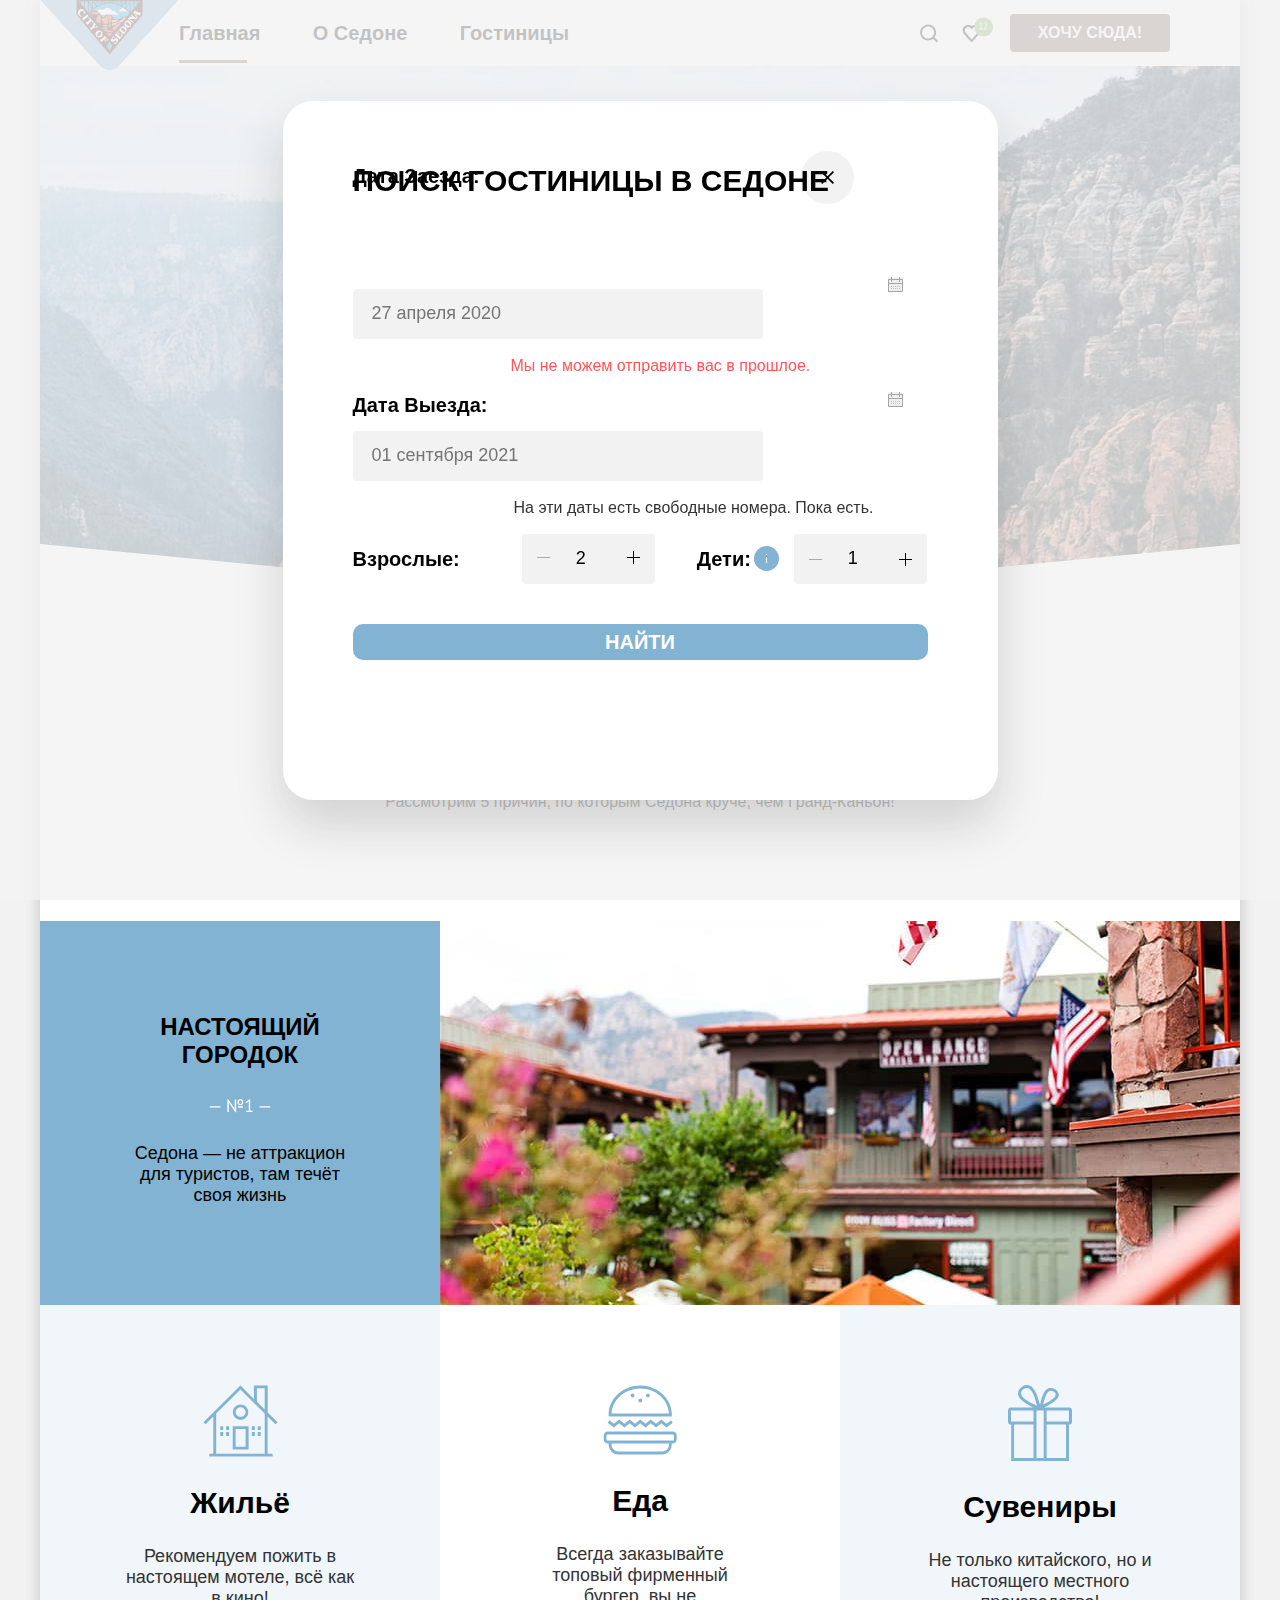
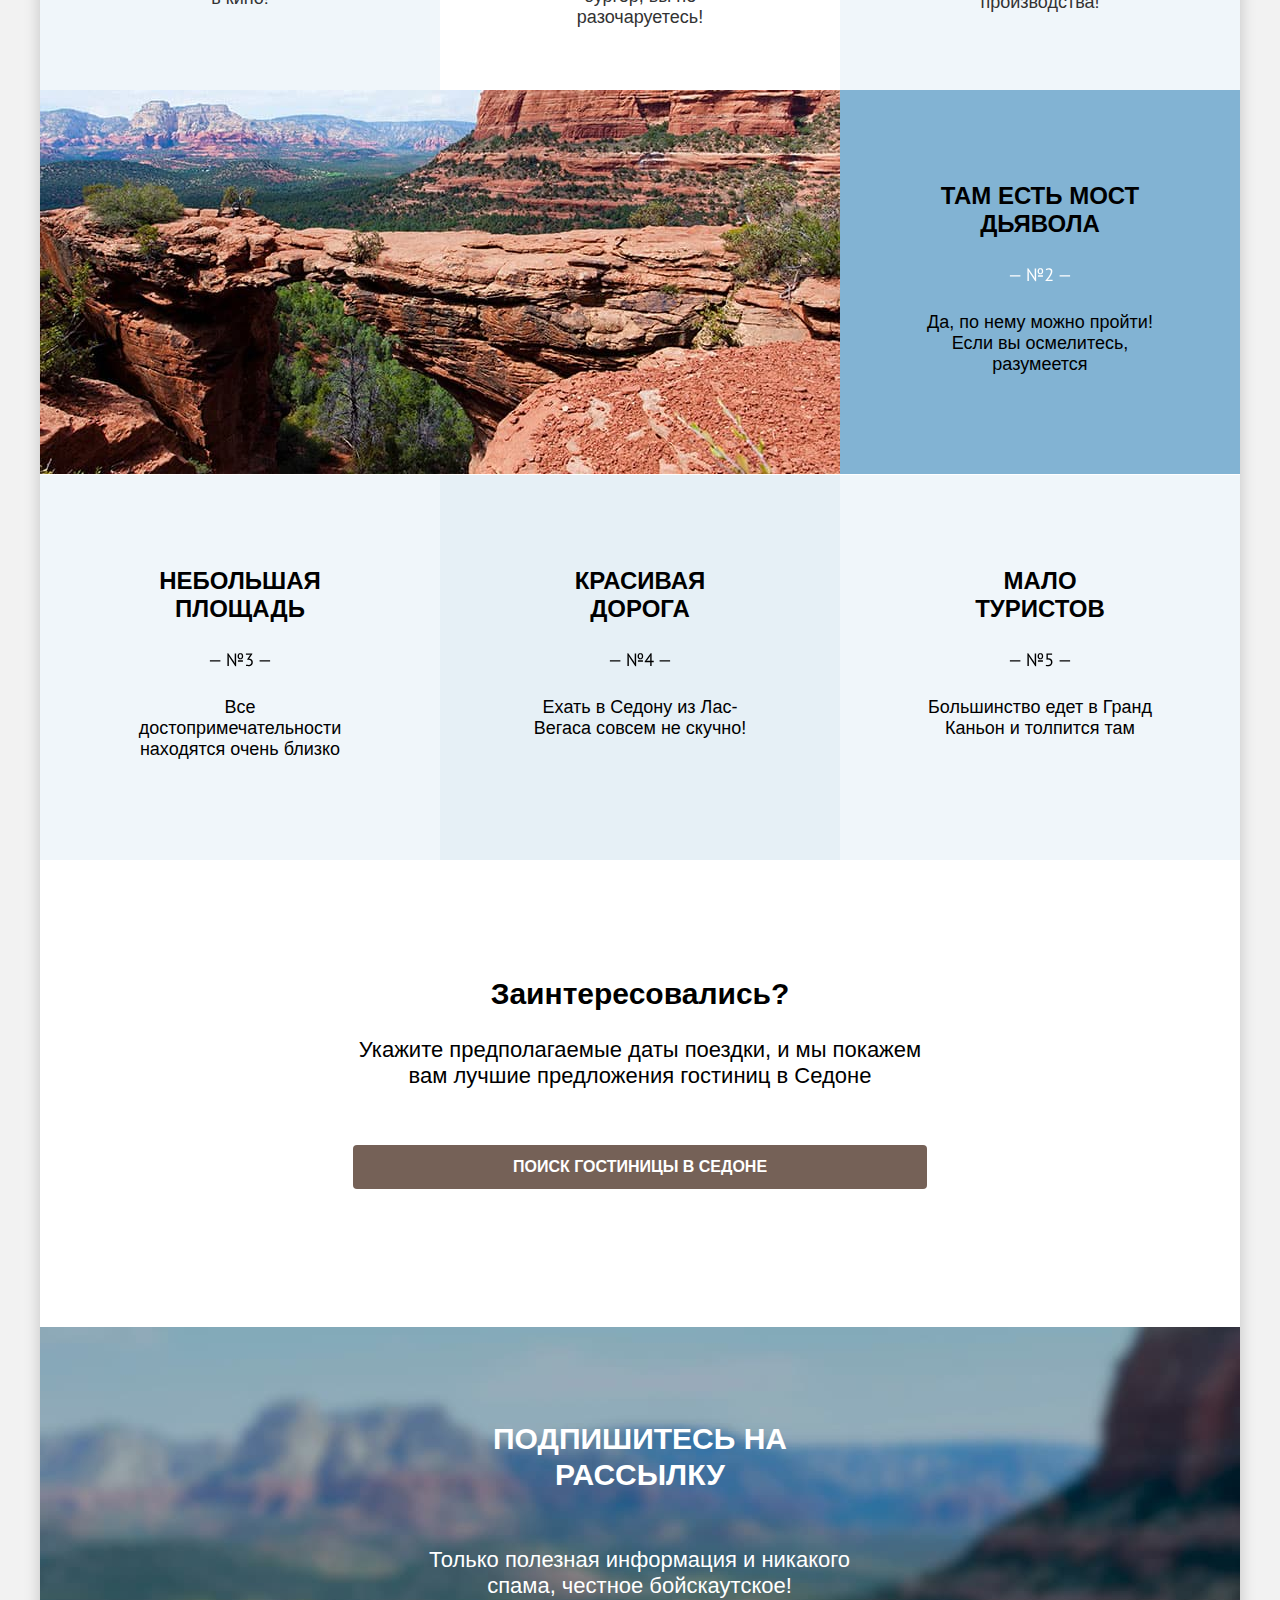
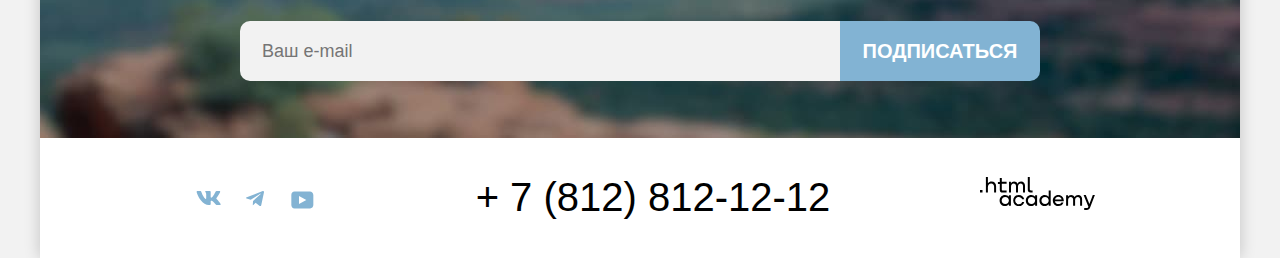
==== index.html @ 46af1efd "Merge pull request #10 from StMarina/master" ====
<!DOCTYPE html>
<html lang="ru">
  <head>
    <meta charset="utf-8">
    <title>HTML Academy: Седона</title>
    <link rel="stylesheet" href="./styles/styles.css">
  </head>

<body>
  <div class="container">
    <!--Хедер-->
    <header class="page-header">

      <nav class="navigation">
        <a class="navigation-logo">
          <img class="logo" src="images/sedona.svg" width="139" height="70" alt="Логотип СЕДОНА">
        </a>
        <ul class="navigation-list">
          <li class="navigation-item">
            <a class="navigation-link navigation-link-index" href="index.html">Главная</a>
          </li>
          <li class="navigation-item">
            <a class="navigation-link" href="#">О Седоне</a>
          </li>
          <li class="navigation-item">
            <a class="navigation-link" href="catalog.html">Гостиницы</a>
          </li>
        </ul>
        <ul class="navigation-list navigation-user">
          <li class="navigation-item">
            <a class="navigation-link" href="images/search.svg">
              <svg class="navigation-icon" aria-hidden="true" focusable="false" width="19" height="19" viewBox="0 0 19 19" fill="none" xmlns="http://www.w3.org/2000/svg"><path d="m18.159 17.05-3.711-3.7c1.003-1.3 1.705-3 1.705-4.9 0-4.4-3.61-8-8.023-8C3.718.45.107 4.15.107 8.55c0 4.4 3.61 8 8.023 8 1.805 0 3.51-.6 4.914-1.7l3.71 3.7 1.404-1.5ZM8.13 14.55c-3.31 0-6.017-2.7-6.017-6s2.708-6 6.017-6c3.31 0 6.017 2.7 6.017 6s-2.707 6-6.017 6Z" fill="#000"/></svg>

              <span class="visually-hidden">Поиск</span>
            </a>
          </li>
          <li class="navigation-item">
            <a class="navigation-link" href="#">
              <svg class="navigation-icon" aria-hidden="true" focusable="false" width="19" height="17" viewBox="0 0 19 17" fill="none" xmlns="http://www.w3.org/2000/svg"><path d="M9.577 17c-.301 0-.602-.1-.803-.4-5.415-6.1-6.719-7.5-7.02-7.9C1.052 7.8.651 6.6.651 5.4c0-3 2.407-5.4 5.516-5.4 1.304 0 2.507.5 3.51 1.3C10.68.5 11.983 0 13.187 0c3.008 0 5.516 2.4 5.516 5.4 0 1.3-.502 2.5-1.304 3.4l-7.02 7.9c-.2.2-.401.3-.802.3ZM3.56 7.5c.3.4 3.51 4 6.117 6.9l6.218-7c.5-.5.701-1.2.701-2 0-1.8-1.504-3.3-3.309-3.3-1.003 0-2.006.5-2.708 1.3-.3.3-.601.4-.902.4-.3 0-.602-.2-.802-.4-.702-.8-1.705-1.3-2.708-1.3-1.805 0-3.31 1.5-3.31 3.3-.1.9.301 1.6.703 2.1-.1 0-.1 0 0 0Z" fill="#000"/></svg>
              <svg class="navigation-icon-quantity" width="21" height="20" viewBox="0 0 21 20" fill="none" xmlns="http://www.w3.org/2000/svg"><rect x=".133" width="20" height="20" rx="10" fill="#7DB54F"/></svg>
              <svg class="navigation-icon-12" width="10" height="8" viewBox="0 0 10 8" fill="none" xmlns="http://www.w3.org/2000/svg"><path d="M1.264 6.76h1.4V1.92l.1-.59-.4.47-1.1.79-.38-.51 2.2-1.7h.36v6.38h1.37v.74h-3.55v-.74Zm7.829-4.67c0 .353-.067.717-.2 1.09a6.558 6.558 0 0 1-.51 1.11c-.207.373-.44.74-.7 1.1-.26.353-.52.69-.78 1.01l-.49.43v.04l.64-.11h2.18v.74h-3.98v-.29c.147-.153.323-.343.53-.57a16.068 16.068 0 0 0 1.3-1.63c.22-.313.417-.63.59-.95.18-.32.323-.637.43-.95.107-.313.16-.61.16-.89 0-.327-.093-.597-.28-.81-.187-.22-.47-.33-.85-.33-.253 0-.5.053-.74.16-.24.1-.447.217-.62.35l-.33-.57c.233-.2.51-.357.83-.47.32-.113.663-.17 1.03-.17.287 0 .54.043.76.13.22.08.407.197.56.35.153.153.27.337.35.55.08.207.12.433.12.68Z" fill="#fff"/></svg>
              <span class="visually-hidden">Корзина</span>
            </a>

          </li>
          <li class="navigation-item navigation-button">
            <a class="button navigation-user-button" href="#">ХОЧУ СЮДА!</a>
          </li>
        </ul>
      </nav>
    </header>

    <main class="main-container main-index">
        <!--Логотип-->
      <section class="intro intro-two">
        <h1 class="visually-hidden">Городок Седона</h1>
        <img class="logo" src="images/welcome.svg" width="458" height="352" alt="Добро пожаловать в великолепный город Седона!">

      </section>

  <!--Рекламный блок-->
      <section class="advantages">
        <h2 class="visually-hidden">Преимущества</h2>
          <h2 class="advantages-lead-title">Седона — небольшой городок в Аризоне,
       заслуживающий большего!</h2>
          <p class="advantages-lead-subtitle">Рассмотрим 5 причин, по которым Седона круче, чем Гранд-Каньон!</p>

          <ol class="advantages-list">
      <!--1 блок преимуществ-->
          <li class="advantages-item advantages-item-full">
            <div class="advantages-item-wrapper">
              <div class="advantages-item-text">
              <h3 class="advantages-item-title">НАСТОЯЩИЙ ГОРОДОК</h3>
              <svg class="advantages-item-number" width="62" height="14" viewBox="0 0 62 14" fill="none" xmlns="http://www.w3.org/2000/svg"><path d="M.886 7.15h10.512v1.332H.886V7.15Zm28.04.216h5.005v1.332h-5.004V7.366Zm-8.243-2.538-.972-1.89h-.072l.216 1.818V13h-1.44V.202h.792l5.688 8.334.918 1.8h.09l-.198-1.728V.4h1.44v12.798h-.828l-5.634-8.37Zm7.902-1.584c0-.54.072-1.002.216-1.386.144-.384.336-.702.576-.954a2.17 2.17 0 0 1 .882-.54 3.4 3.4 0 0 1 1.116-.18c.396 0 .762.054 1.098.162.348.108.642.282.882.522.252.24.45.558.594.954.144.384.216.858.216 1.422s-.072 1.044-.216 1.44a2.46 2.46 0 0 1-.594.936c-.24.24-.534.414-.882.522a3.57 3.57 0 0 1-1.098.162c-.396 0-.768-.054-1.116-.162a2.268 2.268 0 0 1-.882-.522 2.584 2.584 0 0 1-.576-.936c-.144-.396-.216-.876-.216-1.44Zm1.332 0c0 .72.126 1.236.378 1.548.264.312.624.468 1.08.468.228 0 .432-.03.612-.09.18-.072.33-.18.45-.324.132-.156.228-.36.288-.612.072-.264.108-.594.108-.99s-.036-.72-.108-.972c-.06-.264-.156-.468-.288-.612a.928.928 0 0 0-.45-.324 1.637 1.637 0 0 0-.612-.108c-.456 0-.816.144-1.08.432-.252.276-.378.804-.378 1.584Zm7.334 8.424h2.52V2.956l.18-1.062-.72.846-1.98 1.422-.684-.918 3.96-3.06h.648v11.484h2.466V13h-6.39v-1.332ZM50.597 7.15h10.512v1.332H50.597V7.15Z" fill="#fff"/></svg>
              <p class="advantages-item-features">Седона — не аттракцион для туристов, там течёт
         своя жизнь</p>
              </div>
            <div class="advantages-item-pic">
             <img src="images/town.jpg" width="800" height="384"  alt="Фотография городка">
            </div>
          </div>

          <ul class="advantages-sublist">
           <li class="advantages-item advantages-housing">
            <div class="advantages-sublist-wrapper">
              <div class="advantages-sublist-pic">
                <img src="images/house.svg" width="75" height="72"  alt="Изображение домик">
              </div>
              <h4 class="advantages-sublist-title">Жильё</h4>
              <p class="advantages-description-desc">Рекомендуем пожить в настоящем мотеле, всё как в кино!</p>
            </div>
            </li>
           <li class="advantages-item advantages-meal">
            <div class="advantages-sublist-wrapper">
             <div class="advantages-sublist-pic">
                <img src="images/food.svg" width="74" height="70"  alt="Изображение бургера">
             </div>
                <h4 class="advantages-sublist-title">Еда</h4>
             <p class="advantages-description-desc">Всегда заказывайте топовый фирменный бургер, вы не разочаруетесь!</p>
            </div>
            </li>
           <li class="advantages-item advantages-souvenirs">
            <div class="advantages-sublist-wrapper">
            <div class="advantages-sublist-pic">
              <img src="images/gift.svg" width="64" height="76"  alt="Изображение подарка">
            </div>
            <h4 class="advantages-sublist-title">Сувениры</h4>
             <p class="advantages-description-desc">Не только китайского, но и настоящего местного производства!</p>
          </div>
            </li>
          </ul>
          </li>
      <!--2 блок-->
          <li class="advantages-item advantages-item-full">
          <div class="advantages-item-wrapper">
            <div class="advantages-item-pic">
            <img src="images/mountains.jpg" width="800" height="384" alt="Фотография гор">
           </div>
           <div class="advantages-item-text">
           <h3 class="advantages-item-title">ТАМ ЕСТЬ МОСТ ДЬЯВОЛА</h3>
           <svg class="advantages-item-number" width="62" height="14" viewBox="0 0 62 14" fill="none" xmlns="http://www.w3.org/2000/svg"><path d="M.886 7.15h10.512v1.332H.886V7.15Zm28.04.216h5.005v1.332h-5.004V7.366Zm-8.243-2.538-.972-1.89h-.072l.216 1.818V13h-1.44V.202h.792l5.688 8.334.918 1.8h.09l-.198-1.728V.4h1.44v12.798h-.828l-5.634-8.37Zm7.902-1.584c0-.54.072-1.002.216-1.386.144-.384.336-.702.576-.954a2.17 2.17 0 0 1 .882-.54 3.4 3.4 0 0 1 1.116-.18c.396 0 .762.054 1.098.162.348.108.642.282.882.522.252.24.45.558.594.954.144.384.216.858.216 1.422s-.072 1.044-.216 1.44a2.46 2.46 0 0 1-.594.936c-.24.24-.534.414-.882.522a3.57 3.57 0 0 1-1.098.162c-.396 0-.768-.054-1.116-.162a2.268 2.268 0 0 1-.882-.522 2.584 2.584 0 0 1-.576-.936c-.144-.396-.216-.876-.216-1.44Zm1.332 0c0 .72.126 1.236.378 1.548.264.312.624.468 1.08.468.228 0 .432-.03.612-.09.18-.072.33-.18.45-.324.132-.156.228-.36.288-.612.072-.264.108-.594.108-.99s-.036-.72-.108-.972c-.06-.264-.156-.468-.288-.612a.928.928 0 0 0-.45-.324 1.637 1.637 0 0 0-.612-.108c-.456 0-.816.144-1.08.432-.252.276-.378.804-.378 1.584Zm13.418.018c0 .636-.12 1.29-.36 1.962-.228.66-.534 1.326-.918 1.998a19.573 19.573 0 0 1-1.26 1.98 47.953 47.953 0 0 1-1.404 1.818l-.882.774v.072l1.152-.198h3.924V13h-7.164v-.522c.264-.276.582-.618.954-1.026a28.92 28.92 0 0 0 1.152-1.35c.408-.504.804-1.032 1.188-1.584.396-.564.75-1.134 1.062-1.71a10.2 10.2 0 0 0 .774-1.71 4.976 4.976 0 0 0 .288-1.602c0-.588-.168-1.074-.504-1.458-.336-.396-.846-.594-1.53-.594-.456 0-.9.096-1.332.288-.432.18-.804.39-1.116.63l-.594-1.026c.42-.36.918-.642 1.494-.846a5.514 5.514 0 0 1 1.854-.306c.516 0 .972.078 1.368.234.396.144.732.354 1.008.63s.486.606.63.99c.144.372.216.78.216 1.224Zm7.262 3.888h10.512v1.332H50.597V7.15Z" fill="#fff"/></svg>
            <p class="advantages-item-features">Да, по нему можно пройти! Если вы осмелитесь, разумеется</p>
           </div>
          </div>
          </li>
      <!--3 блок-->
          <li class="advantages-item advantages-area">
            <div class="advantages-item-text">
            <h3 class="advantages-title">НЕБОЛЬШАЯ ПЛОЩАДЬ</h3>
            <svg class="advantages-item-number" width="62" height="14" viewBox="0 0 62 14" fill="none" xmlns="http://www.w3.org/2000/svg"><path d="M.886 7.15h10.512v1.332H.886V7.15Zm28.04.216h5.005v1.332h-5.004V7.366Zm-8.243-2.538-.972-1.89h-.072l.216 1.818V13h-1.44V.202h.792l5.688 8.334.918 1.8h.09l-.198-1.728V.4h1.44v12.798h-.828l-5.634-8.37Zm7.902-1.584c0-.54.072-1.002.216-1.386.144-.384.336-.702.576-.954a2.17 2.17 0 0 1 .882-.54 3.4 3.4 0 0 1 1.116-.18c.396 0 .762.054 1.098.162.348.108.642.282.882.522.252.24.45.558.594.954.144.384.216.858.216 1.422s-.072 1.044-.216 1.44a2.46 2.46 0 0 1-.594.936c-.24.24-.534.414-.882.522a3.57 3.57 0 0 1-1.098.162c-.396 0-.768-.054-1.116-.162a2.268 2.268 0 0 1-.882-.522 2.584 2.584 0 0 1-.576-.936c-.144-.396-.216-.876-.216-1.44Zm1.332 0c0 .72.126 1.236.378 1.548.264.312.624.468 1.08.468.228 0 .432-.03.612-.09.18-.072.33-.18.45-.324.132-.156.228-.36.288-.612.072-.264.108-.594.108-.99s-.036-.72-.108-.972c-.06-.264-.156-.468-.288-.612a.928.928 0 0 0-.45-.324 1.637 1.637 0 0 0-.612-.108c-.456 0-.816.144-1.08.432-.252.276-.378.804-.378 1.584Zm9.602 8.712c.408 0 .786-.06 1.134-.18.348-.12.648-.294.9-.522a2.585 2.585 0 0 0 .81-1.908c0-.84-.252-1.464-.756-1.872-.492-.408-1.176-.612-2.052-.612h-1.332V6.34l2.592-3.996.828-.792-1.17.18h-3.564V.4h6.426v.522l-2.862 4.302-.63.522v.036l.612-.126c.48.012.924.102 1.332.27.408.156.762.39 1.062.702.3.3.534.666.702 1.098.168.42.252.9.252 1.44 0 .648-.114 1.224-.342 1.728-.228.504-.54.93-.936 1.278-.384.336-.84.594-1.368.774-.528.18-1.086.27-1.674.27-.54 0-1.026-.042-1.458-.126a6.109 6.109 0 0 1-1.134-.324l.378-1.278c.276.132.6.246.972.342.384.084.81.126 1.278.126ZM50.597 7.15h10.512v1.332H50.597V7.15Z" fill="#000"/></svg>
            <p class="advantages-item-features">Все достопримечательности находятся очень близко</p>
           </div>
          </li>
      <!--4 блок-->
          <li class="advantages-item advantages-road">
            <div class="advantages-item-text">
            <h3 class="advantages-title">КРАСИВАЯ <br>ДОРОГА</h3>
            <svg class="advantages-item-number" width="62" height="14" viewBox="0 0 62 14" fill="none" xmlns="http://www.w3.org/2000/svg"><path d="M.886 7.15h10.512v1.332H.886V7.15Zm28.04.216h5.005v1.332h-5.004V7.366Zm-8.243-2.538-.972-1.89h-.072l.216 1.818V13h-1.44V.202h.792l5.688 8.334.918 1.8h.09l-.198-1.728V.4h1.44v12.798h-.828l-5.634-8.37Zm7.902-1.584c0-.54.072-1.002.216-1.386.144-.384.336-.702.576-.954a2.17 2.17 0 0 1 .882-.54 3.4 3.4 0 0 1 1.116-.18c.396 0 .762.054 1.098.162.348.108.642.282.882.522.252.24.45.558.594.954.144.384.216.858.216 1.422s-.072 1.044-.216 1.44a2.46 2.46 0 0 1-.594.936c-.24.24-.534.414-.882.522a3.57 3.57 0 0 1-1.098.162c-.396 0-.768-.054-1.116-.162a2.268 2.268 0 0 1-.882-.522 2.584 2.584 0 0 1-.576-.936c-.144-.396-.216-.876-.216-1.44Zm1.332 0c0 .72.126 1.236.378 1.548.264.312.624.468 1.08.468.228 0 .432-.03.612-.09.18-.072.33-.18.45-.324.132-.156.228-.36.288-.612.072-.264.108-.594.108-.99s-.036-.72-.108-.972c-.06-.264-.156-.468-.288-.612a.928.928 0 0 0-.45-.324 1.637 1.637 0 0 0-.612-.108c-.456 0-.816.144-1.08.432-.252.276-.378.804-.378 1.584ZM44.739 9.13h-2.124V13H41.21V9.13h-5.544v-.594L41.643.202h.972V7.87h2.124v1.26ZM41.21 3.946l.18-1.476h-.054l-.63 1.224-2.538 3.438-.864.882 1.26-.144h2.646V3.946Zm9.386 3.204h10.512v1.332H50.597V7.15Z" fill="#000"/></svg>
            <p class="advantages-item-features">Ехать в Седону из Лас-Вегаса совсем не скучно!</p>
          </div>
          </li>
     <!--5 блок-->
          <li class="advantages-item advantages-tourists">
            <div class="advantages-item-text">
            <h3 class="advantages-title">Мало <br> туристов</h3>
            <svg class="advantages-item-number" width="62" height="14" viewBox="0 0 62 14" fill="none" xmlns="http://www.w3.org/2000/svg"><path d="M.886 7.15h10.512v1.332H.886V7.15Zm28.04.216h5.005v1.332h-5.004V7.366Zm-8.243-2.538-.972-1.89h-.072l.216 1.818V13h-1.44V.202h.792l5.688 8.334.918 1.8h.09l-.198-1.728V.4h1.44v12.798h-.828l-5.634-8.37Zm7.902-1.584c0-.54.072-1.002.216-1.386.144-.384.336-.702.576-.954a2.17 2.17 0 0 1 .882-.54 3.4 3.4 0 0 1 1.116-.18c.396 0 .762.054 1.098.162.348.108.642.282.882.522.252.24.45.558.594.954.144.384.216.858.216 1.422s-.072 1.044-.216 1.44a2.46 2.46 0 0 1-.594.936c-.24.24-.534.414-.882.522a3.57 3.57 0 0 1-1.098.162c-.396 0-.768-.054-1.116-.162a2.268 2.268 0 0 1-.882-.522 2.584 2.584 0 0 1-.576-.936c-.144-.396-.216-.876-.216-1.44Zm1.332 0c0 .72.126 1.236.378 1.548.264.312.624.468 1.08.468.228 0 .432-.03.612-.09.18-.072.33-.18.45-.324.132-.156.228-.36.288-.612.072-.264.108-.594.108-.99s-.036-.72-.108-.972c-.06-.264-.156-.468-.288-.612a.928.928 0 0 0-.45-.324 1.637 1.637 0 0 0-.612-.108c-.456 0-.816.144-1.08.432-.252.276-.378.804-.378 1.584Zm9.224 8.712c.828 0 1.512-.24 2.052-.72s.81-1.176.81-2.088c0-.876-.27-1.53-.81-1.962-.528-.432-1.26-.648-2.196-.648l-1.512.09V.4H43.1v1.332h-4.266v3.582l.774-.036c1.188.012 2.124.342 2.808.99.684.648 1.026 1.578 1.026 2.79 0 .672-.114 1.272-.342 1.8-.228.516-.54.948-.936 1.296-.384.348-.84.612-1.368.792-.528.18-1.092.27-1.692.27-.54 0-.996-.03-1.368-.09a5.54 5.54 0 0 1-1.044-.27l.378-1.224c.276.108.57.192.882.252.324.048.72.072 1.188.072ZM50.597 7.15h10.512v1.332H50.597V7.15Z" fill="#000"/></svg>
            <p class="advantages-item-features">Большинство едет в Гранд Каньон и толпится там</p>
          </div>
        </li>
        </ol>
      </section>

  <!--Блок поиск-->
      <section class="appointment">
        <h2 class="appointment-title">Заинтересовались?</h2>
        <p class="appointment-interested">Укажите предполагаемые даты поездки, и мы покажем вам лучшие предложения гостиниц в Седоне</p>
        <a class="button appointment-button" href="#">ПОИСК ГОСТИНИЦЫ В СЕДОНЕ</a>
      </section>

<!--Подписка-->
    <section class="newsletter">
      <h2 class="newsletter-title">Подпишитесь на рассылку</h2>
      <p class="newsletter-text">Только полезная информация и никакого спама, честное бойскаутское!</p>
      <form class="newsletter-form" action="https://echo.htmlacademy.ru/" method="post">
        <label class="visually-hidden" for="newsletter-email">Email</label>
        <input class="field-email" placeholder="Ваш e-mail" type="email" name="newsletter-email" id="newsletter-email" required>
        <button class="button button-email" type="submit">Подписаться</button>
      </form>
    </section>
</main>

<!--Подвал-->
<footer class="page-footer">
  <div class="page-footer-container">
    <h3 class="visually-hidden">Социальные сети</h3>
    <ul class="footer-social-list">
      <li class="footer-social-item">
        <a class="footer-social-link" href="#">
          <svg class="footer-social-ikon" aria-hidden="true" focusable="false" width="25" height="14" fill="none" xmlns="http://www.w3.org/2000/svg"><path fill-rule="evenodd" clip-rule="evenodd" d="M24.116.948c.166-.546 0-.948-.795-.948h-2.625c-.668 0-.976.347-1.143.73 0 0-1.335 3.196-3.226 5.272-.612.602-.89.793-1.224.793-.167 0-.418-.191-.418-.738V.948c0-.656-.184-.948-.74-.948H9.817C9.4 0 9.15.304 9.15.593c0 .621.946.765 1.043 2.513v3.798c0 .833-.153.984-.487.984-.89 0-3.055-3.211-4.34-6.885C5.116.288 4.865 0 4.193 0H1.566c-.75 0-.9.347-.9.73 0 .682.89 4.07 4.145 8.551C6.981 12.341 10.036 14 12.82 14c1.67 0 1.875-.368 1.875-1.003v-2.313c0-.737.158-.884.687-.884.39 0 1.057.192 2.615 1.667C19.776 13.216 20.07 14 21.071 14h2.625c.75 0 1.126-.368.91-1.096-.238-.724-1.088-1.775-2.215-3.022-.612-.71-1.53-1.475-1.809-1.858-.389-.491-.278-.71 0-1.147 0 0 3.2-4.426 3.533-5.929h.001Z"/></svg>
          <span class="visually-hidden">В контакт</span>
        </a>
      </li>
      <li class="footer-social-item">
        <a class="footer-social-link" href="#">
          <svg class="footer-social-ikon" aria-hidden="true" focusable="false" width="18" height="16" fill="none" xmlns="http://www.w3.org/2000/svg"><path d="M16.785.1.84 6.247c-1.088.438-1.08 1.045-.2 1.316L4.735 8.84l9.472-5.976c.448-.273.857-.126.52.172L7.053 9.962H7.05h.002l-.283 4.22c.414 0 .597-.19.829-.413l1.988-1.934 4.136 3.055c.762.42 1.31.204 1.5-.706L17.938 1.39C18.216.276 17.513-.229 16.785.1Z"/></svg>
          <span class="visually-hidden">Телеграмм</span>
        </a>
      </li>
      <li class="footer-social-item">
        <a class="footer-social-link" href="#">
          <svg class="footer-social-ikon" aria-hidden="true" focusable="false" width="23" height="18" fill="none" xmlns="http://www.w3.org/2000/svg"><path d="M18.94.5H3.507C1.647.5.333 2.094.333 3.9v10.094c0 1.912 1.314 3.506 3.174 3.506H19.16c1.642 0 3.174-1.594 3.174-3.4V3.9C22.114 2.094 20.801.5 18.94.5ZM7.995 13.037V4.963L15.328 9l-7.333 4.037Z"/></svg>
          <span class="visually-hidden">Ютуб</span>
        </a>
      </li>
    </ul>
  <section class="contact-info">
    <h3 class="visually-hidden">Телефон</h3>
    <a class="contact-phone" href="tel:+7(812)812-12-12">+ 7 (812) 812-12-12</a>
  </section>
  <div class="logo-academy">
    <a class="htmlacademy-link" href="https://htmlacademy.ru/">
      <svg class="htmlacademy-link" width="115" height="33" viewBox="0 0 115 33" fill="none" xmlns="http://www.w3.org/2000/svg"><path d="M0 12.9v2.6h2.5v-2.6H0ZM11.6 4.5c-1.6 0-2.8.7-3.6 1.7h-.1V0h-2v15.5h2v-5.3c0-2.1 1.3-3.6 3.3-3.6 1.8 0 2.9 1.4 2.9 3.2v5.7h2V9.4c.1-3-1.8-4.9-4.5-4.9ZM26.6 4.8h-4.8V1.1h-2v3.8h-1.9v2h1.9v6c0 1.7 1 2.7 2.7 2.7h4.1v-2h-3.7c-.7 0-1.1-.4-1.1-1.1V6.8h4.8v-2ZM41.1 4.6c-1.6 0-2.9.8-3.5 2.1h-.1c-.6-1.2-1.8-2.1-3.4-2.1-1.4 0-2.5.8-3.1 1.8h-.1V4.8H29v10.6h2V10c0-2 1-3.5 2.6-3.5 1.5 0 2.4 1 2.4 2.6v6.3h2V9.8c0-2.4 1.4-3.3 2.6-3.3 1.5 0 2.4 1 2.4 2.6v6.3h2V8.9c.1-2.5-1.4-4.3-3.9-4.3ZM47.8 12.7c0 1.7 1 2.7 2.8 2.7h2v-2h-1.7c-.7 0-1.1-.4-1.1-1.1V0h-2v12.7ZM28.9 19.7c-.9-1.1-2.2-1.8-3.9-1.8-3.1 0-5.4 2.3-5.4 5.6s2.3 5.6 5.4 5.6c1.8 0 3-.8 3.8-1.9h.1v1.6h2V18.2h-2v1.5Zm-3.6 7.4c-2.2 0-3.6-1.6-3.6-3.6s1.4-3.6 3.6-3.6 3.6 1.6 3.6 3.6c0 1.9-1.4 3.6-3.6 3.6ZM44.2 22c-.5-2.4-2.6-4.1-5.4-4.1-3.4 0-5.6 2.5-5.6 5.6 0 3.1 2.2 5.6 5.6 5.6 2.8 0 4.9-1.8 5.4-4.2h-2.1c-.4 1.3-1.7 2.3-3.3 2.3-2.2 0-3.6-1.6-3.6-3.6s1.4-3.6 3.6-3.6c1.6 0 2.8 1 3.3 2.2h2.1V22ZM55.1 19.7c-.9-1.1-2.2-1.8-3.9-1.8-3.1 0-5.4 2.3-5.4 5.6s2.3 5.6 5.4 5.6c1.8 0 3-.8 3.8-1.9h.1v1.6h2V18.2h-2v1.5Zm-3.6 7.4c-2.2 0-3.6-1.6-3.6-3.6s1.4-3.6 3.6-3.6 3.6 1.6 3.6 3.6c0 1.9-1.5 3.6-3.6 3.6ZM68.7 19.8c-.9-1.1-2.2-1.9-3.9-1.9-3.1 0-5.4 2.3-5.4 5.6s2.2 5.6 5.4 5.6c1.7 0 3-.8 3.8-1.8h.1v1.5h2V13.4h-2v6.4Zm-3.6 7.3c-2.2 0-3.6-1.6-3.6-3.6s1.4-3.6 3.6-3.6 3.6 1.6 3.6 3.6c-.1 2-1.5 3.6-3.6 3.6ZM78.3 17.9c-3.3 0-5.5 2.5-5.5 5.6 0 3 2.1 5.6 5.5 5.6 2.5 0 4.5-1.3 5.2-3.6h-2.1c-.5 1-1.6 1.6-3 1.6-1.9 0-3.3-1.3-3.4-2.9h8.8c.2-3.6-2-6.3-5.5-6.3Zm0 1.9c1.7 0 3 1 3.3 2.6h-6.5c.3-1.5 1.5-2.6 3.2-2.6ZM98.2 17.9c-1.6 0-2.9.8-3.6 2h-.1c-.6-1.2-1.8-2-3.4-2-1.4 0-2.5.7-3.1 1.8v-1.5h-1.9v10.6h2v-5.4c0-2 1-3.4 2.6-3.5 1.5 0 2.4 1 2.4 2.6v6.3h2v-5.6c0-2.4 1.4-3.3 2.6-3.3 1.5 0 2.4 1 2.4 2.6v6.3h2v-6.5c.1-2.6-1.4-4.4-3.9-4.4ZM109.4 27l-3.6-8.9h-2.2l4.8 11.6c-.3.9-.7 1.2-1.7 1.2h-2.5v2h2.5c1.8 0 2.8-.8 3.5-2.6l4.7-12.2h-2.1l-3.4 8.9Z"/></svg>
    </a>
  </div>
</div>
</footer>

<!--Модальное окно-->

<div class="modal-container modal-container-close">
  <div class="modal modal-auth">
      <button class="modal-close-button" type="button">
        <span class="visually-hidden">Закрыть</span>
      </button>

    <section class="modal-content">
      <form class="modal-content" action="https://echo.htmlacademy.ru/" method="post">
       <h2 class="modal-title">Поиск гостиницы в Седоне</h2>
      <label class="form-label-data" for="arrival-date">Дата Заезда:</label>
      <span class="field-data-button">
        <input class="field" id="arrival-date" type="text"  placeholder="27 апреля 2020">
        <button class="data-button" type="button">
          <span class="visually-hidden">Календарь</span>
        </button>
      </span>
      <p class="appointment-info">Мы не можем отправить вас в прошлое.</p>
        <label class="form-label-data form-label-exit" for="departure">Дата Выезда:</label>
        <input class="field fild-departure" type="text" id="departure" name="appointment-date" placeholder="01 сентября 2021">
        <button class="data-button-two" type="button">
          <span class="visually-hidden">Календарь</span>
        </button>
        <p class="appointment-info-data">На эти даты есть свободные номера. Пока есть.</p>

        <div class="appointment-form-quantity">
          <label class="form-label-quantity" for="appointment-date">Взрослые:</label>
              <!--кнопка -+-->
              <div class="quantity-wrapper">
                <button class="btn-minus-plus btn-minus" type="button">
                  <svg class="icon-minus" width="13" height="13" viewBox="0 0 13 1" fill="none" xmlns="http://www.w3.org/2000/svg"><path opacity=".3" d="M0 0v1h13V0H0Z" fill="#000"/></svg>
                </button>
                <input class="visiters-number" id="abult" name="abuld" type="number" value="2">
                <button class="btn-minus-plus btn-pluse">
                  <svg class="icon-plus" width="13" height="13" viewBox="0 0 13 13" fill="none" xmlns="http://www.w3.org/2000/svg"><path d="M13 6H7V0H6v6H0v1h6v6h1V7h6V6Z" fill="#000"/></svg>
                </button>
              </div>
              <span class="form-label form-label-icon">
                <label class="form-label-children" for="appointment-date">Дети:</label>


                <!--Tooltip-->
                <span class="tooltip">
                  <button class="tooltip-toggle" type="button" aria-labelledby="tooltip-label">
                    <svg width="1" height="9" viewBox="0 0 1 9" fill="none" xmlns="http://www.w3.org/2000/svg"><g clip-path="url(#a)" fill="#fff"><path d="M0 9h1V3H0v6Zm1-9H0v1h1V0Z"/></g><defs><clipPath id="a"><path fill="#fff" d="M0 0h1v9H0z"/></clipPath></defs></svg>
                  </button>

                  <span class="tooltip-text" role="tooltip" id="tooltip-label">Укажите количество детей, которые будут с вами, возраст которых от 6 до 18 лет. Дети до 6 лет размещаются бесплатно.</span>
                </span>


                <div class="quantity-wrapper">
                      <button class="btn-minus-plus btn-minus" type="button">
                        <svg class="icon-minus" width="13" height="13" viewBox="0 0 13 1" fill="none" xmlns="http://www.w3.org/2000/svg"><path opacity=".3" d="M0 0v1h13V0H0Z" fill="#000"/></svg>
                      </button>
                      <input class="visiters-number" type="number" value="1" step="1" id="amount-visiters" >
                      <button class="btn-minus-plus btn-pluse">
                        <svg class="icon-plus" width="13" height="13" viewBox="0 0 13 13" fill="none" xmlns="http://www.w3.org/2000/svg"><path d="M13 6H7V0H6v6H0v1h6v6h1V7h6V6Z" fill="#000"/></svg>
                      </button>
                    </div>
                </span>
                </p>
              </div>
              <a class="button button-search" href="#">Найти</a>
            </div>
  </div>
</section>
  </div>
</body>
</html>
---- styles/styles.css ----
@font-face {
 font-family: "PT Sans";
 font-style: normal;
 font-weight: 400;
 src: url("../fonts/ptsans-400.woff2") format("woff2");
 font-display: swap;
}

@font-face {
    font-family: "PT Sans";
    font-style: normal;
    font-weight: 700;
    src: url("../fonts/ptsans-700.woff2") format("woff2");
    font-display: swap;
}

html {
  height: 100%;
}

   body {
    font-family: "PT Sans", sans-serif;
    font-style: 22px;
    line-height: 26px;
    color: #000000;
    background-color: #F2F2F2;
    margin: 0;
   }

   .visually-hidden {
    position: absolute;
    width: 1px;
    height: 1px;
    margin: -1px;
    padding: 0;
    border: 0;
    clip: rect(0 0 0 0);
    overflow: hidden;
  }

  .container {
    width: 1200px;
    margin: 0 auto;
    background: #FFFFFF;
    box-shadow: 0 0 15px rgba(0, 0, 0, 0.2);
  }

  .main-container {
    flex-grow: 1;
  }

 .button {
    display: inline-block;
    padding: 9px 15px;
    font-weight: 700;
    font-size: 16px;
    line-height: 20px;
    text-align: center;
    color: #FFFFFF;
    border: none;
    text-decoration: none;
    text-transform: uppercase;
    border-radius: 4px;
    cursor: pointer;
  }

/* Header */
  .navigation {
    display: flex;
    width: 1200px;
    margin: 0 auto;
    height: 66px;
  }

  .navigation-list {
    display: flex;
    flex-wrap: wrap;
    width: 390px;
    margin: 0;
    padding: 0;
    list-style-type: none;
    justify-content: space-between;
    align-items: center;
  }

  .navigation-item {
    position: relative;
    text-align: center;
  }

  .navigation-link {
    position: relative;
    display: block;
    font-weight: 700;
    font-size: 20px;
    line-height: 26px;
    color: #000000;
    text-align: center;
    text-decoration: none;
    text-transform: capitalize;
  }

.navigation-icon-quantity {
  position: absolute;
  width: 20px;
  height: 20px;
  left: 24px;
  top: -5px;
}

.navigation-icon-12 {
  position: absolute;
  left: 28px;
}

.navigation-link-index::before {
  position: absolute;
  bottom: 0;
  height: 3px;
  background-color: #756157;
  top: 40px;
  content: "";
  min-width: 68px;
  margin: 0;
}

.navigation-link-current::before {
  position: absolute;
  bottom: 0;
  height: 3px;
  background-color: #756157;
  top: 40px;
  content: "";
  min-width: 93px;
  margin: 0;
}

  .navigation-icon {
    position: absolute;
    top: 0;
    right: 0;
    bottom: 0;
    left: 0;
    margin: auto;
    fill:  #000000;
  }

  .navigation-user {
    margin-left: auto;
    text-align: center;
    justify-content: flex-end;
    padding-right: 70px;
  }

  .navigation-user-button {
    width: 130px;
    background: #756157;
    margin-left: 18px;
  }

  .navigation-user-button:hover {
    background: #615048;
  }

  .navigation-user-button:focus {
    background: #615048;
  }

  .navigation-user-button:active {
    color: rgba(255, 255, 255, 0.3);
    background: #756157;
  }

  .navigation-user .navigation-link {
    min-width: 42px;
    min-height: 22px;
  }

/*Рекламный блок*/
  .intro {
    background: url("../images/divider.svg") left 0 bottom 0,
    url("../images/background-mountains.jpg") center/cover;
    min-height: 484px;
    background-repeat: no-repeat;
    text-align: center;
    padding-top: 51px;
  }

  .advantages-lead-title {
    font-weight: 700;
    font-size: 30px;
    line-height: 36px;
    width: 620px;
    min-height: 72px;
    margin: 0 auto;
    padding: 69px 0 0 0;
    text-align: center;
  }

  .advantages-lead-subtitle {
    text-align: center;
    padding-top: 31px;
    padding-bottom: 90px;
  }

  .intro-decorative {
    position: absolute;
    transform: translate(-50%, 31%);
  }

/*Блоки преимуществ*/

.advantages-item {
  width: 400px;
  min-height: 385px;
  font-size: 30px;
}

.advantages-item-wrapper {
  width: 100%;
  display: flex;
  background: #82B3D3;
}

.advantages-item-text {
  display: flex;
  flex-direction: column;
  align-items: center;
  width: 230px;
  padding-top: 92px;
  margin-right: auto;
  margin-left: auto;
}

.advantages-item-title {
  font-weight: 700;
  font-size: 24px;
  line-height: 28px;
  text-align: center;
  margin: 0;
}

.advantages-item-number {
  font-weight: 400;
  font-size: 18px;
  line-height: 21px;
  padding: 30px 0 30px 0;
}

.advantages-item-features {
  margin: 0;
  font-weight: 400;
  font-size: 18px;
  line-height: 21px;
  text-align: center;
}

.advantages-item-pic {
  width: 800px;
  height: 384px;
  background-color: #ccc;
}

.advantages-sublist {
  display: flex;
  list-style: none;
  padding: 0;
  margin: 0;
}

.advantages-sublist-wrapper {
  display: flex;
  flex-direction: column;
  align-items: center;
}


.advantages-sublist-pic {
  text-align: center;
  padding: 80px 0 0 0;
}


.advantages-title {
  font-weight: 700;
  font-size: 24px;
  line-height: 28px;
  color: #000000;
  text-align: center;
  text-transform: uppercase;
  text-decoration: none;
  margin: 0;
}

.advantages-sublist-title {
  margin: 30px 0 30px 0;
}

.advantages-description-desc {
  font-weight: 400;
  font-size: 18px;
  line-height: 21px;
  color: #333333;
  width: 230px;
  min-height: 63px;
  text-align: center;
  margin: 0;
}

.advantages-list {
  width: 100%;
  list-style: none;
  margin: 0;
  padding: 0;
  display: flex;
  flex-wrap: wrap;
}

.advantages-item-full {
  width: 100%;
}

.advantages-item-pic img {
  width: 100%;
  height: auto;
}

.advantages-sublist li {
  width: 400px;
}

.advantages-housing, .advantages-souvenirs {
  background: rgba(131, 179, 211, 0.12);
}

.advantages-meal {
  background: #FFFFFF;
}

.advantages-area, .advantages-tourists {
  background: rgba(131, 179, 211, 0.12);
}

.advantages-road {
background: rgba(131, 179, 211, 0.2);
}

/*Заинтересовались*/
.appointment {
  min-height: 417px;
  background: #FFFFFF;
  color: #000000;
  text-align: center;
}

.appointment-title {
  font-weight: 700;
  font-size: 30px;
  line-height: 36px;
  padding: 91px 0 0 0;
}

.appointment-interested  {
  font-weight: 400;
  font-size: 22px;
  line-height: 26px;
  width: 592px;
  min-height: 52px;
  text-align: center;
  margin: 0 auto;
  padding: 0 0 56px 0;
}

.appointment-button {
  background: #756157;
  width: 544px;
  padding: 12px 15px;
}

.appointment-button:hover {
  background: #615048;
  border-radius: 4px;
}

.appointment-button:focus {
  background: #615048;
  border-radius: 4px;
}

.appointment-button:active {
  background: #756157;
  border-radius: 4px;
  color: rgba(255, 255, 255, 0.3);
}


/*Подписка*/
.newsletter {
  background-image: url("../images/newsletter.jpg");
  background-size: 100% auto;
  min-height: 411px;
  background-repeat: no-repeat;
  text-align: center;
  color: #FFFFFF;
}

.newsletter-title {
  font-weight: 700;
  font-size: 30px;
  line-height: 36px;
  text-transform: uppercase;
  padding: 94px 398px 29px 398px;
}

.newsletter-text {
  font-weight: 400;
  font-size: 22px;
  line-height: 26px;
  text-align: center;
  color:#FFFFFF;
  padding: 0 363px 0 362px;
}

.newsletter-form {
  display: flex;
  justify-content: center;
}

.field-email {
  width: 578px;
  background: #F2F2F2;
  border-radius: 10px 0 0 10px;
  border: none;
  font-weight: 400;
  font-size: 18px;
  line-height: 21px;
  color: #000000;
  align-items: center;
  padding: 20px 0 19px 22px;
  margin: 0;
}


.button-email {
  background: #82B3D3;
  border-radius: 0 10px 10px 0;
  color: #FFFFFF;
  align-items: center;
  text-align: center;
  text-transform: uppercase;
  font-weight: 700;
  font-size: 20px;
  line-height: 36px;
  padding: 12px 15px;
  width: 200px;
  margin: 0;
}

.newsletter-catalog {
  display: flex;
  flex-direction: column;
  margin: 0;
  min-height: 411px;
  text-align: center;
  color: #000000;
  background: #FFFFFF;
}

.newsletter-catalog p {
  color: #000000;
}

.field-email {
  width: 578px;
  background: #F2F2F2;
  border-radius: 10px 0 0 10px;
  border: none;
  font-weight: 400;
  font-size: 18px;
  line-height: 21px;
  color: #000000;
  align-items: center;
  padding: 20px 0 19px 22px;
  margin: 0;
}

/*Футер*/

.page-footer {
  background: #FFFFFF;
  color: #000000;
  align-items: center;
  min-height: 120px;
}

.page-footer-container {
  display: flex;
  width: 1060px;
  margin: 0 auto;
  min-height: 120px;
  justify-content: space-around;
  align-items: center;

}

.footer-social-list {
  display: flex;
  flex-wrap: wrap;
  list-style-type: none;
  padding: 0;
  align-items: center;
  justify-content: center;
}

.footer-social-item {
  width: 47px;
  height: 40px;
  align-items: center;
  justify-content: center;
  fill:#83B3D3;
}

.footer-social-link {
  display: block;
  font-weight: 700;
  font-size: 20px;
  line-height: 26px;
  text-align: center;
  text-decoration: none;
  text-transform: capitalize;
  margin: 0;
  justify-content: center;
  fill:#83B3D3;
}

.footer-social-ikon {
  margin: 0;
  padding: 13px 11px;
  fill:#83B3D3;
}
.footer-social-ikon:hover {
  fill: #68A2CA;
}

.footer-social-ikon:focus {
  fill: #68A2CA;
}

.footer-social-ikon:active {
  fill: rgba(104, 162, 202, 0.3);
}

.footer-social-item:nth-child(3n) {
  margin-right: 0;
}

.footer-social-link {
  display: block;
  background-color:   #FFFFFF;
  background-repeat: no-repeat;
  background-position: center;
  background-size: 24px 14px;
}

.contact-phone {
  font-weight: 400;
  font-size: 40px;
  line-height: 40px;
  text-align: center;
  text-transform: uppercase;
  width: 120px;
  min-height: 50px;
  color: #000000;
  text-decoration: none;
}

.contact-phone:hover {
  color: #756157;
}

.contact-phone:focus {
  color: #756157;
}

.contact-phone:active {
  color: rgba(117, 97, 87, 0.3);
}

.htmlacademy-link {
  fill: #000000;
}

.htmlacademy-link:hover {
  fill:  #756157;
}

.htmlacademy-link:focus {
  fill: #756157;
}

.htmlacademy-link:active {
  fill: rgba(117, 97, 87, 0.3);
}


/*Модальное окно*/

.modal-container {
  position: fixed;
  top: 0;
  left: 0;
  display: flex;
  width: 100%;
  height: 100%;
  background-color: rgba(242, 242, 242, 0.8);
}

/*.modal-container-close {
  display: none;
}*/

.modal {
  position: relative;
  margin: auto;
  padding: 62px 70px 70px;
  background: #FFFFFF;
  box-shadow: 0 25px 50px rgba(0, 0, 0, 0.15);
  border-radius: 30px;
  width: 575px;
}

.modal-title {
  position: absolute;
  margin: 0;
  font-weight: 700;
  font-size: 30px;
  line-height: 36px;
  color: #000000;
  text-transform: uppercase;
}

.modal-close-button {
  position: absolute;
  padding: 0;
  top: 0;
  left: 0;
  width: 53px;
  height: 53px;
  margin-top: 50px;
  margin-left: 518px;
  border-radius: 50%;
  background-color: #F2F2F2;
  border: none;
  background-image: url("../images/close.svg");
  background-repeat: no-repeat;
  background-position: center;
  cursor: pointer;
}

.modal-close-button:hover {
  background: #E6E6E6;
  background-image: url("../images/close.svg");
  background-repeat: no-repeat;
  background-position: center;
}

.modal-close-button:focus {
  background: #E6E6E6;
  background-image: url("../images/close.svg");
  border: 3px solid #83B3D3;
  background-repeat: no-repeat;
  background-position: center;
}

.modal-close-button:active {
  background: #E6E6E6;
  background-image: url("../images/close.svg");
  background-repeat: no-repeat;
  background-position: center;
}

.modal-conten {
  margin-top: 54px;
}

.form-label-data {
  font-weight: 700;
  font-size: 20px;
  line-height: 26px;
  margin-top: 63px;
  margin-right: 42px;
  text-align: center;
}

.form-label-quantity {
  display: flex;
  align-items: center;
  font-weight: 700;
  font-size: 20px;
  line-height: 26px;
  margin-right: 62px;
  text-align: center;
}

.field {
  width: 410px;
  height: 50px;
  padding: 0;
  margin-top: 98px;
  font-weight: 400;
  font-size: 18px;
  line-height: 21px;
  background: #F2F2F2;
  border-radius: 4px;
  border: 0;
}

.field::placeholder {
  padding-left: 19px;
  opacity: 1;
}

.fild-departure {
  margin-top: 11px;
}

.data-button {
  position: absolute;
  top: 176px;
  right: 95px;
  background-image: url("../images/date.svg");
  width: 15px;
  height: 15px;
  border: 0;
}

.data-button-two {
  position: absolute;
  top: 291px;
  right: 95px;
  background-image: url("../images/date.svg");
  width: 15px;
  height: 15px;
  border: 0;
}

.appointment-form-quantity {
  display: flex;

}

.appointment-info {
  font-weight: 400;
  font-size: 16px;
  line-height: 21px;
  color: #FF5757;
  margin-left: 158px;
}

.appointment-info-data {
  font-weight: 400;
  font-size: 16px;
  line-height: 21px;
  color: #333333;
  margin-left: 161px;
}

.form-label {
  display: flex;
  font-weight: 700;
  font-size: 20px;
  line-height: 26px;
  margin-left: 42px;
  text-align: center;
}

.form-label-children {
  display: flex;
  font-weight: 700;
  font-size: 20px;
  line-height: 26px;
  margin-right: 43px;
  text-align: center;
  align-items: center;
}

.form-label-exit {
  margin-right: 37px;
}

.modal-stok {
  margin-top: 63px;
}

.modal-stok-two {
  position: absolute;
  top: 243px;
}

/*Tooltip*/

.tooltip {
  position: absolute;
  margin-left: 57px;
  margin-top: 12px;
  width: 25px;
  height: 25px;
}

.tooltip-toggle {
  border: none;
  background-color: transparent;
  padding: 0;
  margin: 0;
  width: 25px;
  height: 25px;
  background: #83B3D3;
  border-radius: 50%;
  display: block;
}

.tooltip-icon {
  width: 25px;
  height: 25px;
  color: #83B3D3;
  display: block;
}

.tooltip-toggle:hover .tooltip-icon {
  color: #83B3D3;
}


.tooltip-text {
  background-color: #242424;
  color: #ffffff;
  font-weight: 400;
  font-size: 16px;
  line-height: 21px;
  text-transform: none;
  padding: 14px 18px 18px 22px;
  border-radius: 10px;
  width: 256px;
  position: absolute;
  margin-bottom: 6px;
  left: 50%;
  transform: translateX(-50%);
  z-index: 1;
  display: none;
  background-image: url("../images/triangle.svg");
  background-repeat: no-repeat;
  text-align: left;
}

.tooltip-toggle:hover + .tooltip-text,
.tooltip-toggle:focus + .tooltip-text {
  display: block;
}

 /*кнопка -+*/

.quantity-wrapper {
  display: flex;
  background: #F2F2F2;
  border-radius: 4px;
  width: 133px;
  height: 50px;
}

.btn-minus-plus {
  padding: 0;
  border: none;
  background-color: transparent;
  font: inherit;
  color: inherit;
  cursor: inherit;
  width: 43px;
  text-align: center;
}

.visiters-number {
  font-weight: 400;
  font-size: 18px;
  line-height: 21px;
  appearance: textfield;
  background-color: transparent;
  color: #000000;
  border: 0;
  border-radius: 4px;
  margin: 0;
  padding: 0;
  padding-top: 15px;
  padding-bottom: 15px;
  text-align: center;
  width: 48px;
  border-width: 0;
}

.button-search {
  background: #83B3D3;
  border-radius: 10px;
  font-weight: 700;
  font-size: 20px;
  line-height: 36px;
  width: 575px;
  padding: 0;
  margin-bottom: 70px;
  margin-top: 40px;
}

/*Catalog*/

.catalog-filter-container {
  background-image: url("../images/background-filter.jpg");
  background-size: 100% auto;
  min-height: 403px;
}

.catalog-title {
  font-weight: 700;
  font-size: 60px;
  line-height: 78px;
  padding-top: 35px;
  padding-left: 70px;
  margin: 0;
}

.breadcrumbs {
  display: flex;
  margin: 0;
  padding: 0;
  color: #FFFFFF;
  list-style-type: none;
  padding-left: 70px;
  padding-top: 27px;
}

.breadcrumbs-link {
  padding-right: 10px;
  padding-left: 10px;
  text-decoration: none;
  fill: #FFFFFF
}

.breadcrumbs-link:hover {
  color:rgba(255, 255, 255, 0.6);
  fill: rgba(255, 255, 255, 0.6);
}

.breadcrumbs-link:focus {
  color: #FFFFFF;
  fill: #FFFFFF;
}

.breadcrumbs-link:active {
  color: rgba(255, 255, 255, 0.3);
  fill: rgba(255, 255, 255, 0.3);
}

.catalog-filter {
  display: flex;
  width: 100% auto;
  min-height: 148;
  margin: 0;
  flex-wrap: wrap;
  color: #FFFFFF;
  align-items: flex-start;
  padding-left: 70px;
  padding-top: 40px;
}

.catalog-filter-group {
border: none;
}

.range-scale {
  position: relative;
  height: 4px;
  margin-bottom: 16px;
  background-color: rgba(255,255,255,0.3);
  border-radius: 2px;
  margin-top: 32px;
}

.range-bar {
  position: absolute;
  height: 4px;
  background: #FFFFFF;
}

.range-toggle {
  position: absolute;
  width: 20px;
  height: 20px;
  background: #ffffff;
  cursor: pointer;
  border-radius: 5px;
  border: none;
}

.range-toggle:hover {
  border: 3px solid #83B3D3;
}

.range-toggle:active,
.range-toggle:focus {
  outline: 3px solid #FFFFFF;
}

.toggle-min  {
  top: -8px;
}

.toggle-max {
  top: -8px;
  right: 0;
}

.range-wrapper-inputs {
  display: flex;
  border: 2px solid #FFFFFF;
  border-radius: 4px;
  margin-top: 34px;
  color: rgba(255,255,255,0.3);
}

.catalog-filter-list {
  display: block;
  list-style-type: none;
  align-self: start;
  padding-left: 0;
  margin-right: 70px;
}

.catalog-filter-label {
  display: flex;
  margin-right: 5px;
  width: 143px;
}

.catalog-filter-label-from {
  border-right: 2px solid #FFFFFF;
}

.range-input {
  width: 100px;
  padding: 0 2px;
  padding-left: 19px;
  font: inherit;
  text-align: left;
  background-color: transparent;
  border: none;
  appearance: textfield;
  font-weight: 400;
  font-size: 18px;
  line-height: 21px;
  color: #FFFFFF;
}

.range-input::-webkit-outer-spin-button,
.range-input::-webkit-inner-spin-button {
  appearance: none;
  margin: 0;
}

.filter-legend {
  margin-left: 165px;
  width: 288px;
}

.control {
  position: relative;
  display: block;
  padding-left: 36px;
}

.control-infrastructure {
  position: absolute;
  top: 2px;
  left: 0;
  width: 20px;
  height: 20px;
  background: #FFFFFF;
  border-radius: 4px;
}

.control:hover .control-infrastructure {
  background: rgba(255, 255, 255, 0.6);
  border-radius: 4px;
}

.control:focus .control-infrastructure {
  background: rgba(255, 255, 255, 0.6);
  border: 3px solid #83B3D3;
  border-radius: 4px;
}

.control:active .control-infrastructure {
  background: rgba(255, 255, 255, 0.3);
  border-radius: 4px;
}

.control-input[type="checkbox"]:checked + .control-infrastructure::before
.control-input[type="checkbox"]:checked + .control-infrastructure::after {
  position: absolute;
  top: 5px;
  left: 4px;
  background-image: url("../images/check.svg");
  content: "";
}

.control-type {
  position: absolute;
  top: 2px;
  left: 0;
  width: 20px;
  height: 20px;
  border-radius: 50%;
  background: #FFFFFF;
}

.control:hover .control-type {
  background: #FFFFFF;
}

.control:focus .control-typ {
  background: #FFFFFF;
  border: 3px solid #83B3D3;
}

.control:active .control-type {
  background: #FFFFFF;
}

.control-input-type[type="radio"]:checked + .control-type::before {
  position: absolute;
  top: 5px;
  left: 5px;
  width: 10px;
  height: 10px;
  background-color: #3F5E72;;
  border-radius: 50%;
  content: "";
}


.catalog-filter-button {
  display: flex;
  flex-direction: column;
  font-size: 16px;
  line-height: 20px;
  text-align: center;
  padding-left: 20px;
  border: none;
  margin: 0;
}

.button-apply {
  font-weight: 700;
  background: #82B3D3;
  text-transform: uppercase;
  margin-top: 60px;
}

.button-apply:hover {
  background: #68A2CA;
}

.button-apply:active {
  background: #82B3D3;
  color: rgba(255, 255, 255, 0.3);
}

.button-apply:focus {
  background: #68A2CA;
}

.button-reset {
  font-weight: 400;
  font-size: 16px;
  line-height: 20px;
  color: #FFFFFF;
  border: none;
  text-transform: none;
  background:transparent;
  padding-top: 14px;
}

.button-reset:hover {
  color: rgba(255, 255, 255, 0.6)
}

.button-reset:focus {
  color: #FFFFFF;
  border: 3px solid #83B3D3;
  border-radius: 4px;
}

.button-reset:active {
  color: rgba(255, 255, 255, 0.3);
  border: 0;
}


/*Каталог отелей*/


.results-wrap {
  display: flex;
  text-align: center;
  margin: 0 auto;
  justify-content: space-between;
}

.sorting-container {
  display: flex;
  padding-top: 50px;
  padding-left: 72px;
  padding-bottom: 58px;
  margin-right: 71px;
  justify-content: space-between;
}

.results-title {
  font-weight: 700;
  font-size: 30px;
  line-height: 36px;
  text-transform: uppercase;
  color: #000000;
  margin: 0;
  align-items: start;
}

.select-control {
  font-weight: 400;
  font-size: 18px;
  line-height: 21px;
  color: #333333;
  width: 290px;
  height: 49px;
  margin-left: 181px;
}

.sorting-card-grid {
  display: flex;
}

.card-grid-toggle {
  display: flex;
  align-items: center;
  justify-content: center;
  width: 56px;
  height: 44px;
  border: 2px solid #E5E5E5;
  border-radius: 4px;
  flex-direction: column;
  margin-right: 4px;
  margin-left: 4px;
}

.card-grid-toggle-current {
  border: 2px solid #000000;
  border-radius: 4px;
}


.card-grid-toggle:hover {
 border: 2px solid #000000;
  border-radius: 4px;
}

.card-grid-toggle:hover {
  border: 2px solid #000000;
   border-radius: 4px;
 }

 .card-grid-toggle:focus {
  border: 2px solid #68A2CA;
  border-radius: 4px;
 }

 .card-grid-toggle:active {
  border: 2px solid #000000;
   border-radius: 4px;
 }



.button-light {
  padding-top: 50px;
}



.results-list {
  display: grid;
  grid-template-columns: repeat(3, 340px);
  list-style-type: none;
  width: 1056px;
  margin: 0 auto;
  margin-bottom: 64px;
  padding: 0;
  gap: 18px;
}

figure {
  margin-left: 0;
  margin-right: 0;
}

.results-card {
  padding-right: 38px;
}

.results-card-button {
  padding-top: 16px;
  padding-bottom: 16px;
  justify-content: space-between;
}

.results-card-link {
  text-decoration: none;
}

.results-card-title {
  font-weight: 700;
  font-size: 24px;
  line-height: 28px;
  color: #000000;
  text-decoration: none;
}

.results-card-price{
  display: flex;
  font-weight: 400;
  font-size: 18px;
  line-height: 21px;
  color: #333333;
  margin: 0;
  padding: 0;
}

.results-card-price p {
  width: 140px;
  margin-right: 20px;
}

.results-card-image-inner {
  display: flex;
  margin: 0;
  text-transform: uppercase;
}

.button-detailed {
  background: #756157;
  margin-right: 16px;
  width: 110px;
}

.button-detailed:hover {
  background: #615048;
}

.button-detailed:active {
  color: rgba(255, 255, 255, 0.3);
  background: #756157;
}

.button-detailed:focus {
  background: #615048;
}

.button-choice:hover {
  background: #68A2CA;
}

.button-choice:active {
  background: #82B3D3;
  color: rgba(255, 255, 255, 0.3);
}

.button-choice:focus {
  background: #68A2CA;
}

.button-choice {
  background: #82B3D3;
  width: 110px;
}

.button-choice-green:hover {
  background: #6C9E42;
}

.button-choice-green:focus {
  background: #6C9E42;
}

.button-choice-green:active {
  background: #7DB54F;
  color: rgba(255, 255, 255, 0.3);
}

.results-card-star {
  width: 120px;
  padding-right: 20px;
  margin-right: 20px;
  padding-top: 10px;
}

.button-choice-green {
  background: #7DB54F;
}

.results-rating-image {
  font-weight: 400;
  font-size: 16px;
  line-height: 20px;
  text-transform: uppercase;
  width: 140px;
  padding-top: 9px;
  margin: 0;
  background: #F2F2F2;
  color: #333333;
  border-radius: 4px;
  text-align: center;
}

/* Пагинация*/
.pagination-container {
  display: flex;
  padding: 25px;
}

.pagination {
  display: flex;
  margin: 0;
  padding: 0;
  list-style-type: none;
}

.pagination-item:not(:last-child) {
  margin-right: 8px;
}

.pagination-link {
  display: block;
  box-sizing: border-box;
  width: 60px;
  height: 60px;
  font-weight: 700;
  font-size: 20px;
  line-height: 36px;
  background: #82B3D3;
  border-radius: 4px;
  padding: 16px;
  text-decoration: none;
  color: #FFFFFF;
  text-align: center;
}

.pagination-link:hover {
  background-color: #68A2CA;
}

.pagination-link:focus {
  background-color: #68A2CA;
}

.pagination-link:active {
  background: #82B3D3;
  border: 1px solid #82B3D3;
  color: rgba(255, 255, 255, 0.3);
}

.pagination-quantity {
color: #333333;
font-weight: 400;
font-size: 18px;
line-height: 21px;
margin-left: auto;
padding-right: 51px;
}

.pagination-current {
  background: #F2F2F2;
  color: #000000;
}

.pagination-select-control {
  width: 160px;
  height: 49px;
  border: 2px solid #E5E5E5;
  border-radius: 4px;
  padding-left: 20px;
}

.button-email:hover {
  background: #68A2CA;
}

.button-email:active {
  background: #82B3D3;
  color: rgba(255, 255, 255, 0.3);
}

.button-email:focus {
  background: #68A2CA;
}
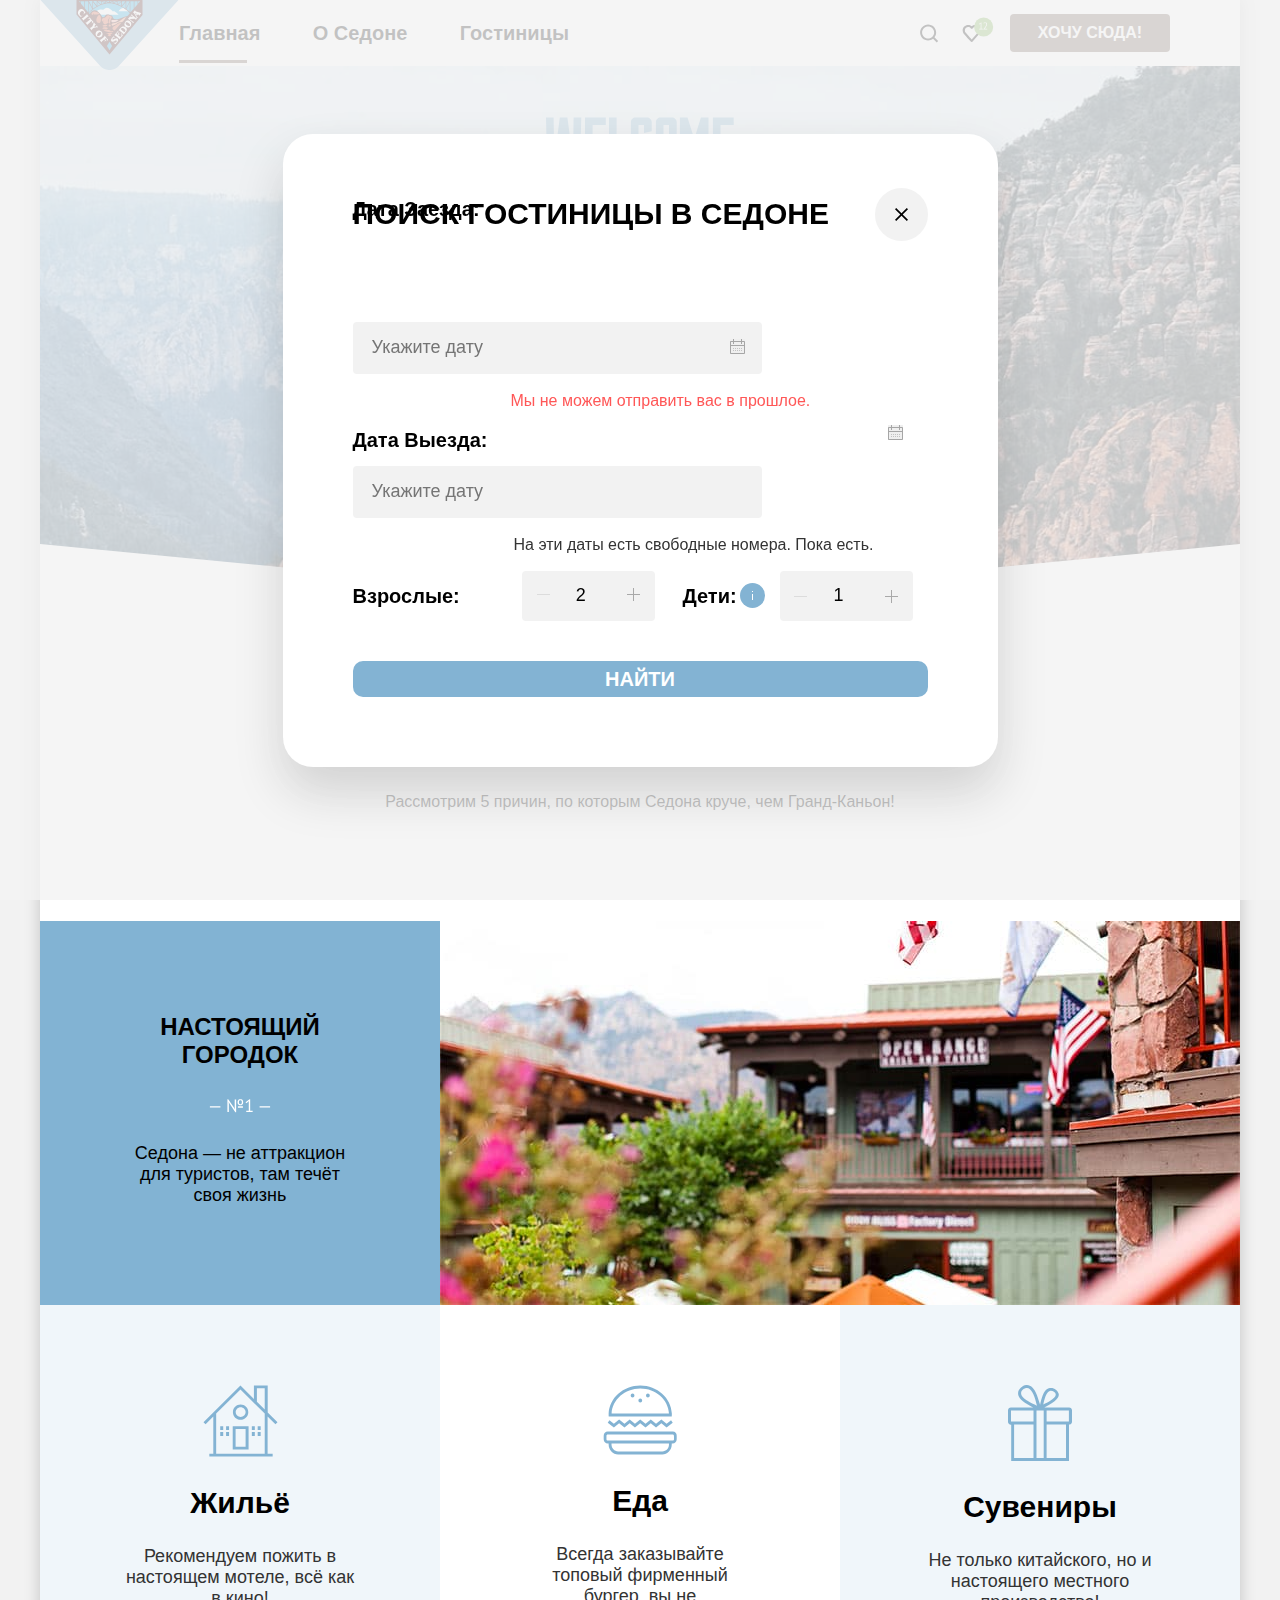
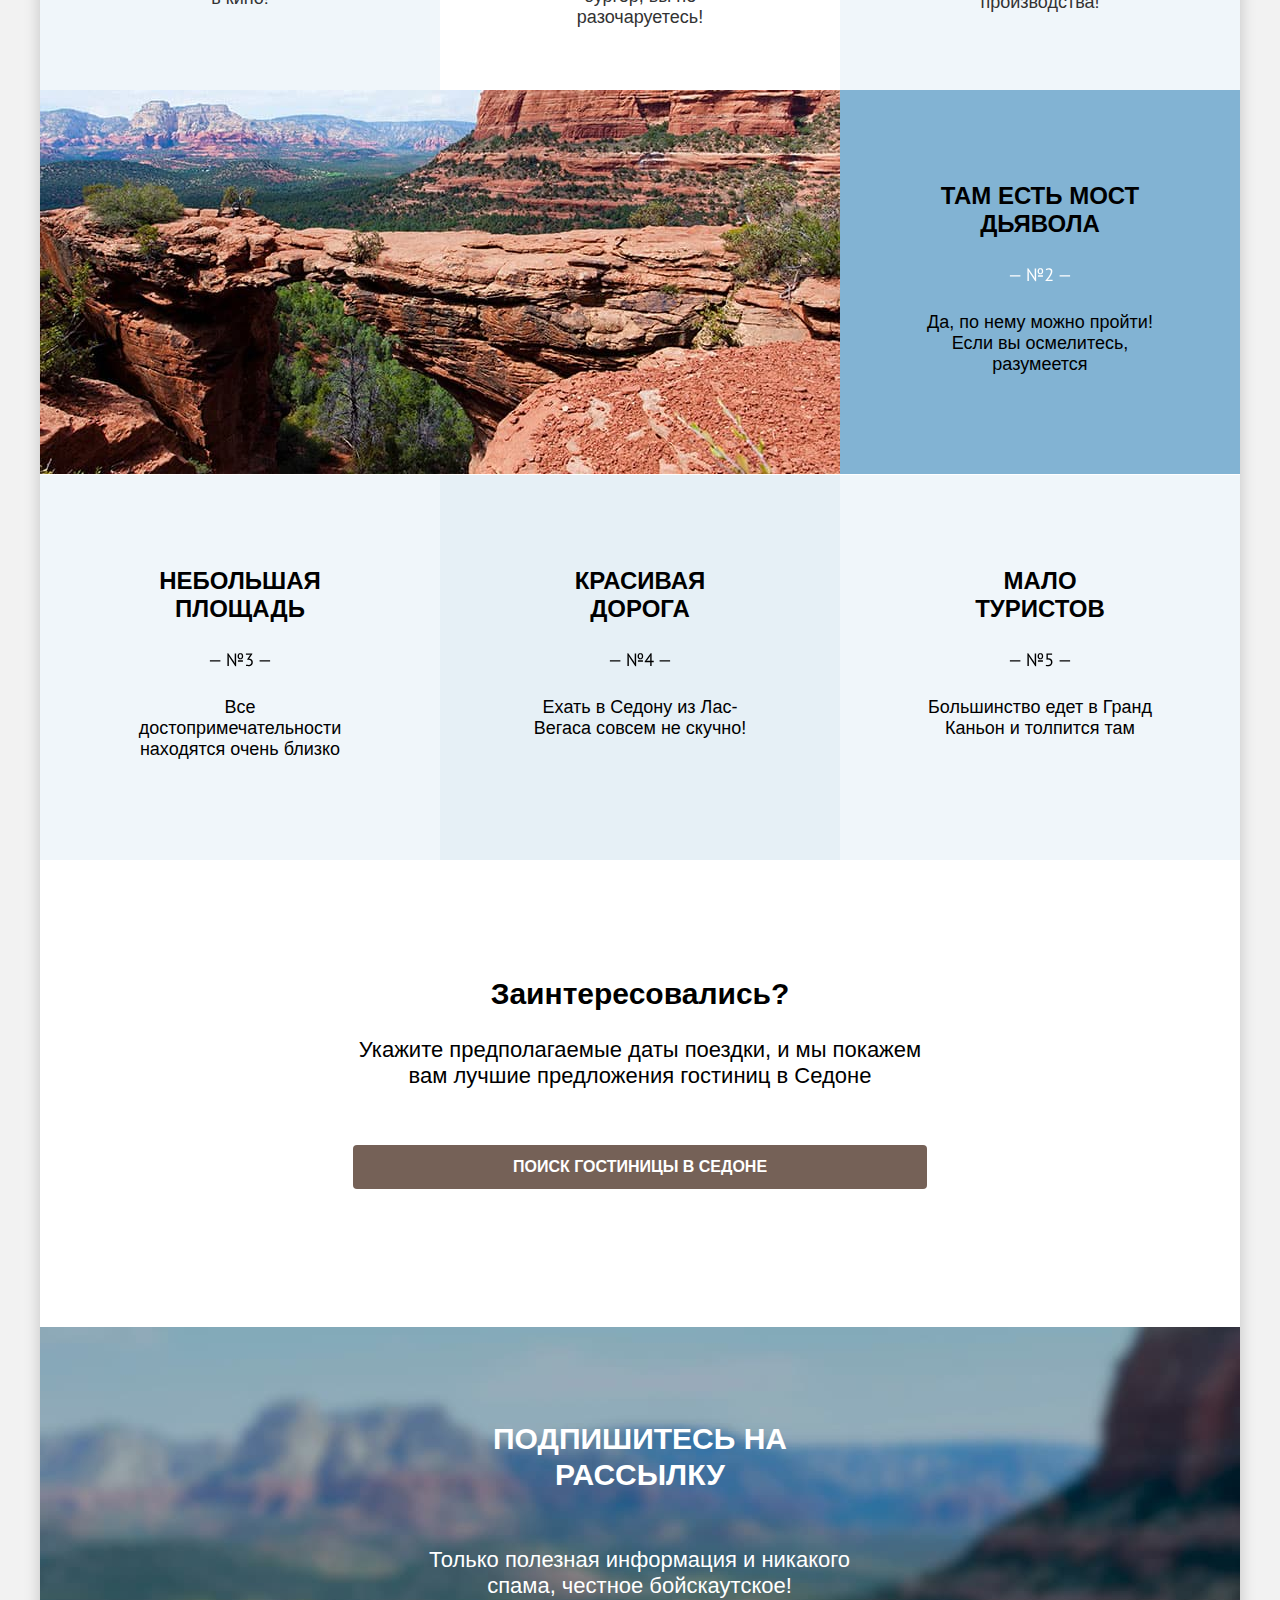
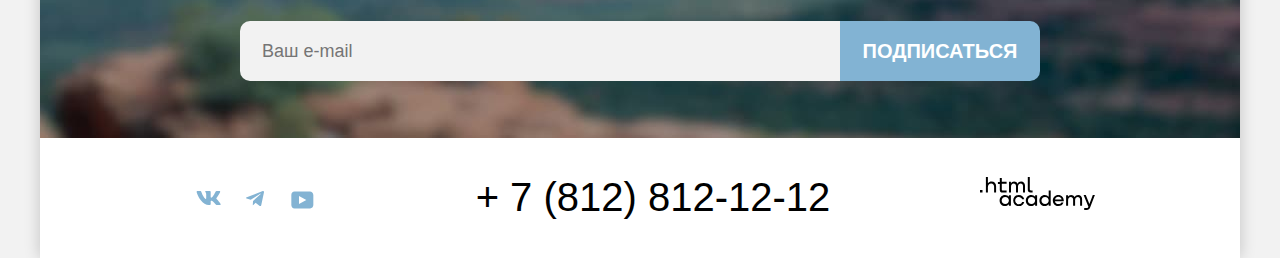
==== commit ed779ed3: "Merge pull request #11 from StMarina/master" ====
--- a/index.html
+++ b/index.html
@@ -215,64 +215,65 @@
 
     <section class="modal-content">
       <form class="modal-content" action="https://echo.htmlacademy.ru/" method="post">
-       <h2 class="modal-title">Поиск гостиницы в Седоне</h2>
-      <label class="form-label-data" for="arrival-date">Дата Заезда:</label>
-      <span class="field-data-button">
-        <input class="field" id="arrival-date" type="text"  placeholder="27 апреля 2020">
-        <button class="data-button" type="button">
-          <span class="visually-hidden">Календарь</span>
-        </button>
-      </span>
-      <p class="appointment-info">Мы не можем отправить вас в прошлое.</p>
-        <label class="form-label-data form-label-exit" for="departure">Дата Выезда:</label>
-        <input class="field fild-departure" type="text" id="departure" name="appointment-date" placeholder="01 сентября 2021">
-        <button class="data-button-two" type="button">
-          <span class="visually-hidden">Календарь</span>
-        </button>
-        <p class="appointment-info-data">На эти даты есть свободные номера. Пока есть.</p>
-
-        <div class="appointment-form-quantity">
-          <label class="form-label-quantity" for="appointment-date">Взрослые:</label>
+        <h2 class="modal-title">Поиск гостиницы в Седоне</h2>
+          <label class="form-label-date" for="arrival-date">Дата Заезда:</label>
+        <span class="field-data-button">
+          <input class="field-input" id="arrival-date" type="text"  placeholder="Укажите дату">
+          <button class="data-button" type="button">
+            <span class="visually-hidden">Календарь</span>
+          </button>
+        </span>
+          <p class="appointment-info">Мы не можем отправить вас в прошлое.</p>
+            <label class="form-label-date form-label-exit" for="departure">Дата Выезда:</label>
+            <input class="field-input fild-departure" type="text" id="departure" name="appointment-date" placeholder="Укажите дату">
+          <button class="data-button-two" type="button">
+            <span class="visually-hidden">Календарь</span>
+          </button>
+        <p class="appointment-info-date">На эти даты есть свободные номера. Пока есть.</p>
+
+      <div class="form-quantity">
+        <div class="form-quantity-adults">
+        <label class="form-label-quantity" for="appointment-date">Взрослые:</label>
               <!--кнопка -+-->
-              <div class="quantity-wrapper">
-                <button class="btn-minus-plus btn-minus" type="button">
-                  <svg class="icon-minus" width="13" height="13" viewBox="0 0 13 1" fill="none" xmlns="http://www.w3.org/2000/svg"><path opacity=".3" d="M0 0v1h13V0H0Z" fill="#000"/></svg>
-                </button>
-                <input class="visiters-number" id="abult" name="abuld" type="number" value="2">
-                <button class="btn-minus-plus btn-pluse">
-                  <svg class="icon-plus" width="13" height="13" viewBox="0 0 13 13" fill="none" xmlns="http://www.w3.org/2000/svg"><path d="M13 6H7V0H6v6H0v1h6v6h1V7h6V6Z" fill="#000"/></svg>
-                </button>
-              </div>
-              <span class="form-label form-label-icon">
-                <label class="form-label-children" for="appointment-date">Дети:</label>
-
-
-                <!--Tooltip-->
-                <span class="tooltip">
-                  <button class="tooltip-toggle" type="button" aria-labelledby="tooltip-label">
-                    <svg width="1" height="9" viewBox="0 0 1 9" fill="none" xmlns="http://www.w3.org/2000/svg"><g clip-path="url(#a)" fill="#fff"><path d="M0 9h1V3H0v6Zm1-9H0v1h1V0Z"/></g><defs><clipPath id="a"><path fill="#fff" d="M0 0h1v9H0z"/></clipPath></defs></svg>
-                  </button>
-
-                  <span class="tooltip-text" role="tooltip" id="tooltip-label">Укажите количество детей, которые будут с вами, возраст которых от 6 до 18 лет. Дети до 6 лет размещаются бесплатно.</span>
-                </span>
-
-
-                <div class="quantity-wrapper">
-                      <button class="btn-minus-plus btn-minus" type="button">
-                        <svg class="icon-minus" width="13" height="13" viewBox="0 0 13 1" fill="none" xmlns="http://www.w3.org/2000/svg"><path opacity=".3" d="M0 0v1h13V0H0Z" fill="#000"/></svg>
-                      </button>
-                      <input class="visiters-number" type="number" value="1" step="1" id="amount-visiters" >
-                      <button class="btn-minus-plus btn-pluse">
-                        <svg class="icon-plus" width="13" height="13" viewBox="0 0 13 13" fill="none" xmlns="http://www.w3.org/2000/svg"><path d="M13 6H7V0H6v6H0v1h6v6h1V7h6V6Z" fill="#000"/></svg>
-                      </button>
-                    </div>
-                </span>
-                </p>
-              </div>
-              <a class="button button-search" href="#">Найти</a>
-            </div>
-  </div>
-</section>
-  </div>
+          <div class="quantity-wrapper">
+            <button class="btn-minus-plus" type="button">
+              <svg class="icon-minus" width="13" height="13" viewBox="0 0 13 1" fill="none" xmlns="http://www.w3.org/2000/svg"><path opacity=".3" d="M0 0v1h13V0H0Z"/></svg>
+            </button>
+            <input class="visiters-number" id="appointment-date" name="abuld" type="number" value="2">
+            <button class="btn-minus-plus">
+              <svg class="icon-plus" width="13" height="13" viewBox="0 0 13 13" fill="none" xmlns="http://www.w3.org/2000/svg"><path d="M13 6H7V0H6v6H0v1h6v6h1V7h6V6Z"/></svg>
+            </button>
+          </div>
+        </div>
+
+      <div class="form-quantity-children">
+        <label class="form-label-children" for="appointment-date">Дети:</label>
+
+       <!--Tooltip-->
+        <div class="tooltip">
+          <button class="tooltip-toggle" type="button" aria-labelledby="tooltip-label">
+            <svg width="1" height="9" viewBox="0 0 1 9" fill="none" xmlns="http://www.w3.org/2000/svg"><g clip-path="url(#a)" fill="#fff"><path d="M0 9h1V3H0v6Zm1-9H0v1h1V0Z"/></g><defs><clipPath id="a"><path fill="#fff" d="M0 0h1v9H0z"/></clipPath></defs></svg>
+          </button>
+              <span class="tooltip-text" role="tooltip" id="tooltip-label">Укажите количество детей, которые будут с вами, возраст которых от 6 до 18 лет. Дети до 6 лет размещаются бесплатно.</span>
+            </div>
+
+        <div class="quantity-wrapper">
+          <button class="btn-minus-plus" type="button">
+            <svg class="icon-minus" width="13" height="13" viewBox="0 0 13 1" fill="none" xmlns="http://www.w3.org/2000/svg"><path opacity=".3" d="M0 0v1h13V0H0Z"/></svg>
+          </button>
+          <input class="visiters-number" type="number" value="1" id="appointment-date" >
+          <button class="btn-minus-plus">
+            <svg class="icon-plus" width="13" height="13" viewBox="0 0 13 13" fill="none" xmlns="http://www.w3.org/2000/svg"><path d="M13 6H7V0H6v6H0v1h6v6h1V7h6V6Z"/></svg>
+          </button>
+        </div>
+      </div>
+      </div>
+      <a class="button button-search" href="#">Найти</a>
+    </form>
+  </section>
+</div>
+</div>
+
+</div>
 </body>
 </html>
--- a/styles/styles.css
+++ b/styles/styles.css
@@ -643,12 +643,10 @@
 .modal-close-button {
   position: absolute;
   padding: 0;
-  top: 0;
-  left: 0;
+  top: 54px;
+  right: 70px;
   width: 53px;
   height: 53px;
-  margin-top: 50px;
-  margin-left: 518px;
   border-radius: 50%;
   background-color: #F2F2F2;
   border: none;
@@ -680,11 +678,7 @@
   background-position: center;
 }
 
-.modal-conten {
-  margin-top: 54px;
-}
-
-.form-label-data {
+.form-label-date {
   font-weight: 700;
   font-size: 20px;
   line-height: 26px;
@@ -703,10 +697,10 @@
   text-align: center;
 }
 
-.field {
-  width: 410px;
+.field-input {
+  width: 388px;
   height: 50px;
-  padding: 0;
+  padding-left: 19px;
   margin-top: 98px;
   font-weight: 400;
   font-size: 18px;
@@ -716,9 +710,26 @@
   border: 0;
 }
 
-.field::placeholder {
-  padding-left: 19px;
-  opacity: 1;
+.field-input:hover {
+  background: #E6E6E6;
+  border-radius: 4px;
+}
+
+.field-input:focus {
+  background: #E6E6E6;
+  border: 3px solid #83B3D3;
+  border-radius: 4px;
+}
+
+.field-input:active {
+  background: #FFFFFF;
+  border: 2px solid #000000;
+  border-radius: 4px;
+}
+
+
+.field-data-button {
+  position: relative;
 }
 
 .fild-departure {
@@ -727,8 +738,8 @@
 
 .data-button {
   position: absolute;
-  top: 176px;
-  right: 95px;
+  top: 0;
+  right: 17px;
   background-image: url("../images/date.svg");
   width: 15px;
   height: 15px;
@@ -745,9 +756,14 @@
   border: 0;
 }
 
-.appointment-form-quantity {
-  display: flex;
-
+.form-quantity {
+  display: flex;
+  margin: auto;
+}
+
+.form-quantity-adults {
+  display: flex;
+  width: 288px;
 }
 
 .appointment-info {
@@ -758,7 +774,7 @@
   margin-left: 158px;
 }
 
-.appointment-info-data {
+.appointment-info-date {
   font-weight: 400;
   font-size: 16px;
   line-height: 21px;
@@ -766,12 +782,14 @@
   margin-left: 161px;
 }
 
-.form-label {
-  display: flex;
+.form-quantity-children {
+  display: flex;
+  margin: 0;
   font-weight: 700;
   font-size: 20px;
   line-height: 26px;
   margin-left: 42px;
+  width: 230px;
   text-align: center;
 }
 
@@ -787,15 +805,6 @@
 
 .form-label-exit {
   margin-right: 37px;
-}
-
-.modal-stok {
-  margin-top: 63px;
-}
-
-.modal-stok-two {
-  position: absolute;
-  top: 243px;
 }
 
 /*Tooltip*/
@@ -831,26 +840,37 @@
   color: #83B3D3;
 }
 
-
 .tooltip-text {
-  background-color: #242424;
-  color: #ffffff;
+  display: none;
+  text-transform: none;
+  background: #333333;
+  box-shadow: 0 15px 30px rgba(0, 0, 0, 0.3);
+  border-radius: 10px;
+  color: #FFFFFF;
   font-weight: 400;
   font-size: 16px;
   line-height: 21px;
-  text-transform: none;
-  padding: 14px 18px 18px 22px;
-  border-radius: 10px;
-  width: 256px;
-  position: absolute;
+  padding: 15px 18px 18px 22px;
+  width: 216px;
+  min-height: 106px;
+  position: relative;
+  margin-top: 10px;
   margin-bottom: 6px;
   left: 50%;
   transform: translateX(-50%);
   z-index: 1;
-  display: none;
+  text-align: left;
+}
+
+.tooltip-text::before {
   background-image: url("../images/triangle.svg");
   background-repeat: no-repeat;
-  text-align: left;
+  content: "";
+  position: absolute;
+  left: 118px;
+  top: -8px;
+  width: 19px;
+  height: 9px;
 }
 
 .tooltip-toggle:hover + .tooltip-text,
@@ -879,6 +899,44 @@
   text-align: center;
 }
 
+.icon-plus {
+  fill: rgba(0, 0, 0, 0.3);
+}
+
+
+.btn-minus-plus:hover .icon-plus {
+  fill: black;
+}
+
+.btn-minus-plus:focus .icon-plus {
+  fill: black;
+  border: 3px solid #83B3D3;
+  border-radius: 4px;
+}
+
+.btn-minus-plus:active .icon-plus {
+  fill: rgba(0, 0, 0, 0.3);
+}
+
+.icon-minus {
+  fill: rgba(0, 0, 0, 0.3);
+}
+
+.btn-minus-plus:hover .icon-minus {
+  fill: black;
+}
+
+.btn-minus-plus:focus .icon-minus {
+  fill: black;
+  border: 3px solid #83B3D3;
+  border-radius: 4px;
+}
+
+.btn-minus-plus:active .icon-minus {
+  fill: rgba(0, 0, 0, 0.3);
+}
+
+
 .visiters-number {
   font-weight: 400;
   font-size: 18px;
@@ -905,8 +963,25 @@
   line-height: 36px;
   width: 575px;
   padding: 0;
-  margin-bottom: 70px;
   margin-top: 40px;
+}
+
+.button-search:hover {
+  background: #68A2CA;
+  border-radius: 10px;
+}
+
+.button-search:focus {
+  background: #68A2CA;
+  border: 3px solid #756257;
+  border-radius: 10px;
+}
+
+.button-search:active {
+  background: #68A2CA;
+  border-radius: 10px;
+  color: rgba(255,255,255,0.3);
+  border: 0;
 }
 
 /*Catalog*/
@@ -1019,10 +1094,14 @@
 
 .range-wrapper-inputs {
   display: flex;
-  border: 2px solid #FFFFFF;
+  /*border: 2px solid #FFFFFF;*/
   border-radius: 4px;
   margin-top: 34px;
   color: rgba(255,255,255,0.3);
+}
+
+.range-input {
+  outline: none;
 }
 
 .catalog-filter-list {
@@ -1035,9 +1114,66 @@
 
 .catalog-filter-label {
   display: flex;
-  margin-right: 5px;
   width: 143px;
 }
+
+.catalog-filter-label-from {
+  border: 2px solid #FFFFFF;
+  border-radius: 4px 0 0 4px;
+}
+
+.catalog-filter-label-from {
+  border-left: 2px solid #FFFFFF;
+  border-top:  2px solid #FFFFFF;
+  border-right: 1px solid #FFFFFF;
+  border-bottom: 2px solid #FFFFFF;
+  border-radius: 4px 0 0 4px;
+}
+
+.catalog-filter-label-before {
+  border-left: 1px solid #FFFFFF;
+  border-top:  2px solid #FFFFFF;
+  border-right: 2px solid #FFFFFF;
+  border-bottom: 2px solid #FFFFFF;
+  border-radius: 0 4px 4px 0;
+}
+
+.catalog-filter-label-from:hover {
+  border: 2px solid #FFFFFF;
+  opacity: 0.6;
+  border-radius: 4px 0 0 4px;
+}
+
+.catalog-filter-label-before:hover {
+  border: 2px solid #FFFFFF;
+  opacity: 0.6;
+  border-radius: 0 4px 4px 0;
+}
+
+.catalog-filter-label-from:focus {
+  border: 2px solid #FFFFFF;
+  box-shadow: 3px #81B3D2;
+  border-radius: 4px 0 0 4px;
+}
+
+.catalog-filter-label-before:focus {
+  border: 2px solid #FFFFFF;
+  box-shadow: 3px #81B3D2;
+  border-radius: 0 4px 4px 0;
+}
+
+.catalog-filter-label-from:active {
+  background: #756257;
+  border: 2px solid #FFFFFF;
+  border-radius: 4px 0 0 4px;
+}
+
+.catalog-filter-label-before:active {
+  background: #756257;
+  border: 2px solid #FFFFFF;
+  border-radius: 0 4px 4px 0;
+}
+
 
 .catalog-filter-label-from {
   border-right: 2px solid #FFFFFF;
@@ -1045,9 +1181,7 @@
 
 .range-input {
   width: 100px;
-  padding: 0 2px;
   padding-left: 19px;
-  font: inherit;
   text-align: left;
   background-color: transparent;
   border: none;
@@ -1058,6 +1192,10 @@
   color: #FFFFFF;
 }
 
+.range-input:active {
+  border: 0;
+}
+
 .range-input::-webkit-outer-spin-button,
 .range-input::-webkit-inner-spin-button {
   appearance: none;
@@ -1065,7 +1203,7 @@
 }
 
 .filter-legend {
-  margin-left: 165px;
+  margin-left: 152px;
   width: 288px;
 }
 
@@ -1101,13 +1239,15 @@
   border-radius: 4px;
 }
 
-.control-input[type="checkbox"]:checked + .control-infrastructure::before
 .control-input[type="checkbox"]:checked + .control-infrastructure::after {
   position: absolute;
   top: 5px;
   left: 4px;
   background-image: url("../images/check.svg");
+  background-repeat: no-repeat;
   content: "";
+  width: 20px;
+  height: 20px;
 }
 
 .control-type {
@@ -1124,7 +1264,7 @@
   background: #FFFFFF;
 }
 
-.control:focus .control-typ {
+.control:focus .control-type {
   background: #FFFFFF;
   border: 3px solid #83B3D3;
 }
@@ -1133,7 +1273,7 @@
   background: #FFFFFF;
 }
 
-.control-input-type[type="radio"]:checked + .control-type::before {
+.control-input-type[type="radio"]:checked + .control-type::after {
   position: absolute;
   top: 5px;
   left: 5px;
@@ -1143,7 +1283,6 @@
   border-radius: 50%;
   content: "";
 }
-
 
 .catalog-filter-button {
   display: flex;
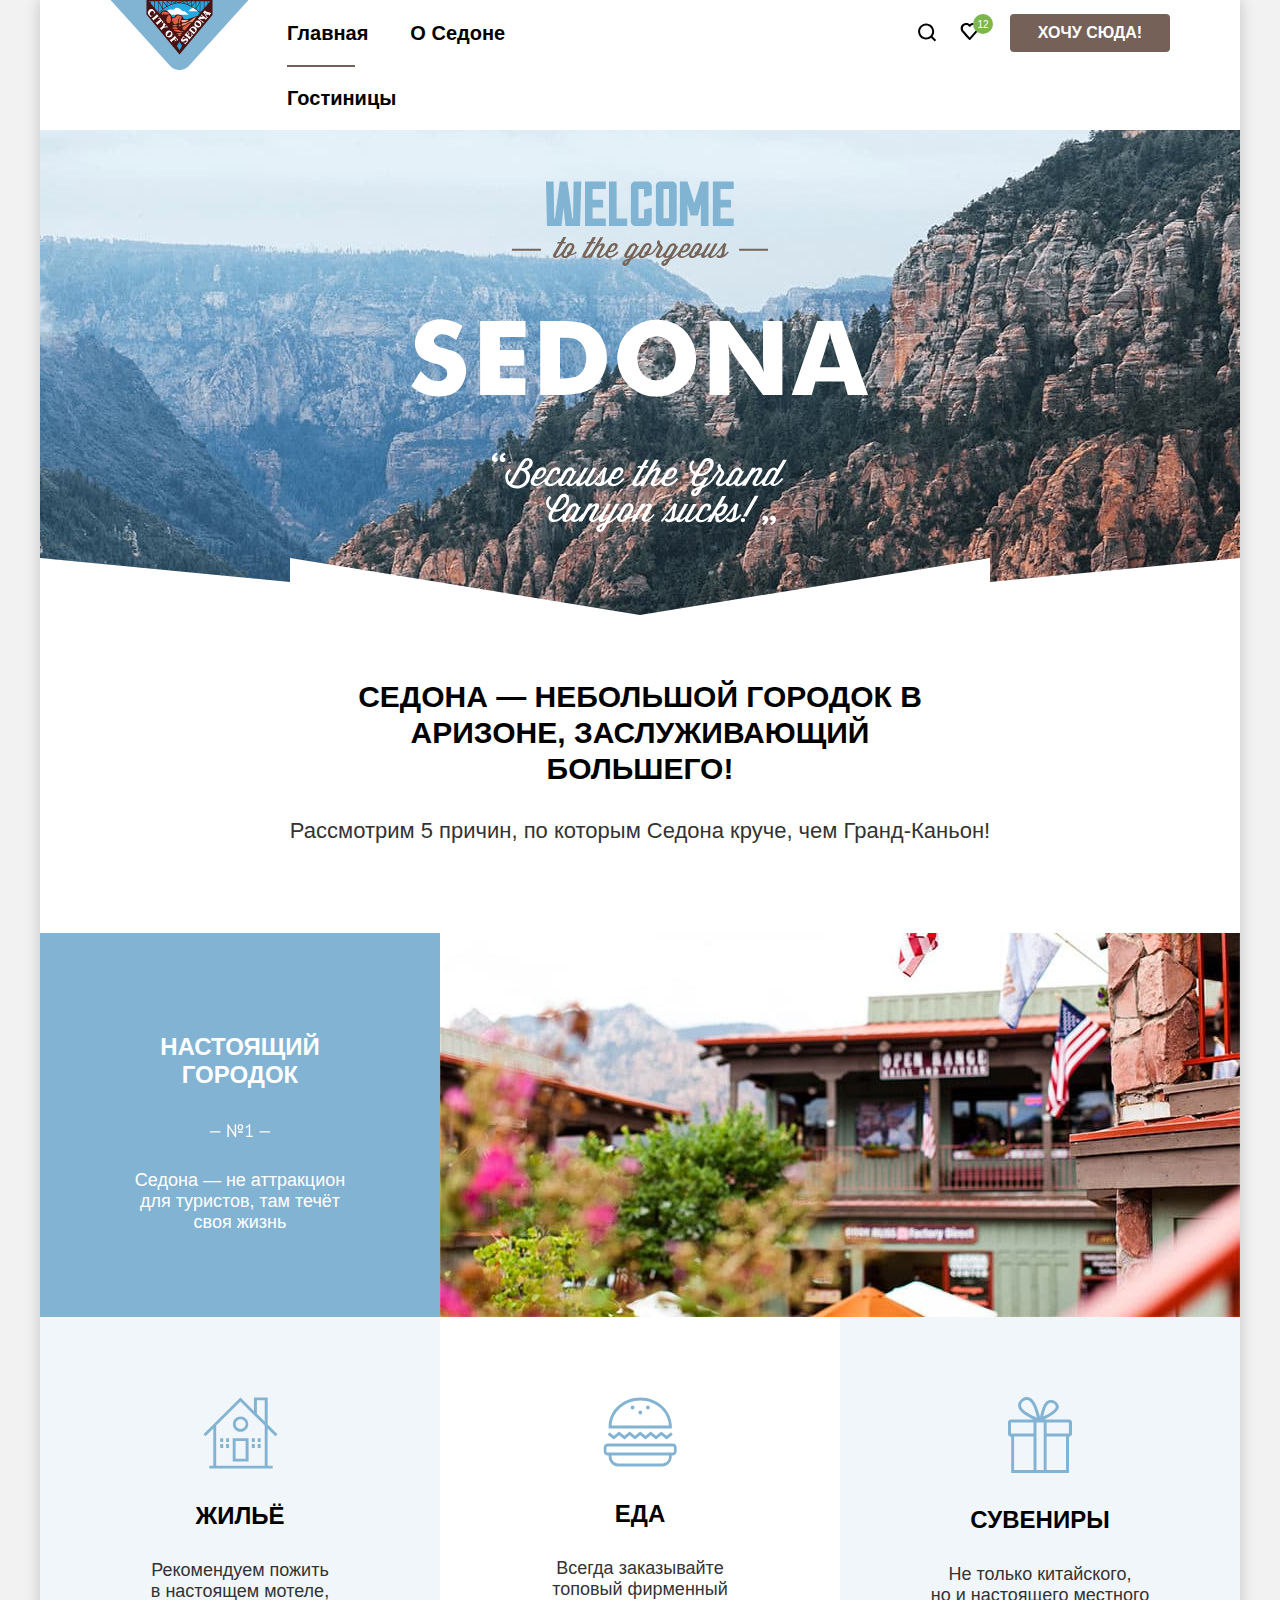
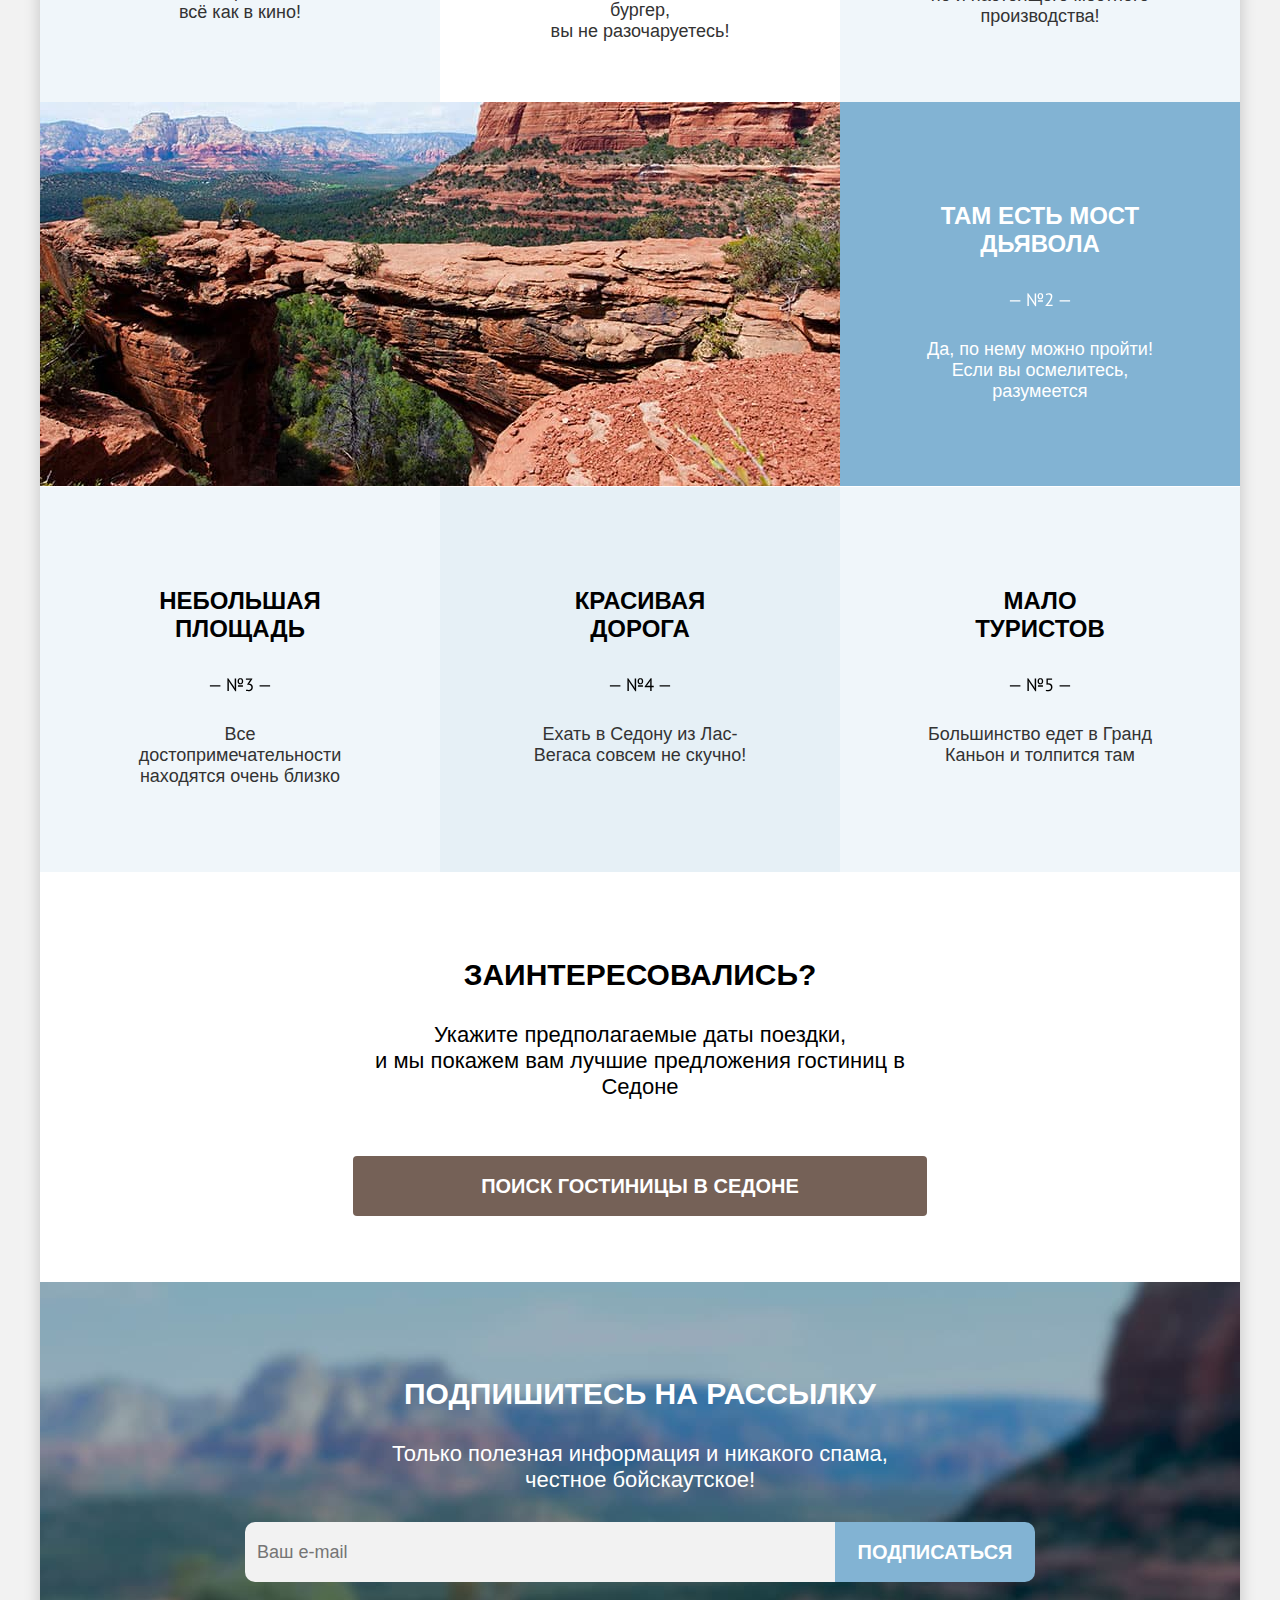
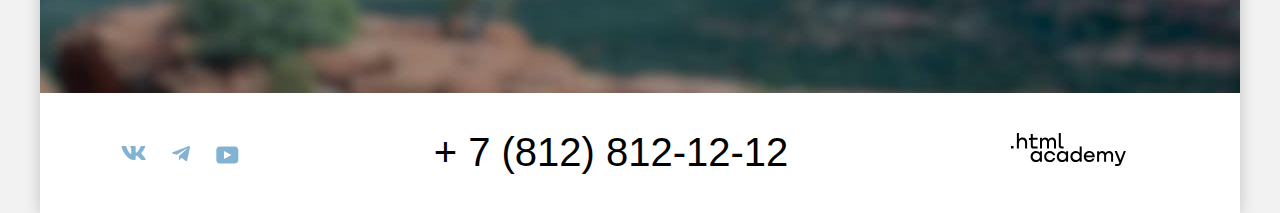
==== commit d26ce26e: "Вносит изменения в проект" ====
--- a/index.html
+++ b/index.html
@@ -10,11 +10,12 @@
   <div class="container">
     <!--Хедер-->
     <header class="page-header">
-
       <nav class="navigation">
         <a class="navigation-logo">
           <img class="logo" src="images/sedona.svg" width="139" height="70" alt="Логотип СЕДОНА">
         </a>
+
+
         <ul class="navigation-list">
           <li class="navigation-item">
             <a class="navigation-link navigation-link-index" href="index.html">Главная</a>
@@ -26,24 +27,22 @@
             <a class="navigation-link" href="catalog.html">Гостиницы</a>
           </li>
         </ul>
-        <ul class="navigation-list navigation-user">
-          <li class="navigation-item">
-            <a class="navigation-link" href="images/search.svg">
-              <svg class="navigation-icon" aria-hidden="true" focusable="false" width="19" height="19" viewBox="0 0 19 19" fill="none" xmlns="http://www.w3.org/2000/svg"><path d="m18.159 17.05-3.711-3.7c1.003-1.3 1.705-3 1.705-4.9 0-4.4-3.61-8-8.023-8C3.718.45.107 4.15.107 8.55c0 4.4 3.61 8 8.023 8 1.805 0 3.51-.6 4.914-1.7l3.71 3.7 1.404-1.5ZM8.13 14.55c-3.31 0-6.017-2.7-6.017-6s2.708-6 6.017-6c3.31 0 6.017 2.7 6.017 6s-2.707 6-6.017 6Z" fill="#000"/></svg>
-
-              <span class="visually-hidden">Поиск</span>
+      
+        <ul class="navigation-user-list">
+          <li class="navigation-user-item">
+            <a class="navigation-user-link" href="images/search.svg">
+              <svg class="navigation-user-icon" aria-hidden="true" focusable="false" width="19" height="19" viewBox="0 0 19 19" fill="none" xmlns="http://www.w3.org/2000/svg"><path d="m18.159 17.05-3.711-3.7c1.003-1.3 1.705-3 1.705-4.9 0-4.4-3.61-8-8.023-8C3.718.45.107 4.15.107 8.55c0 4.4 3.61 8 8.023 8 1.805 0 3.51-.6 4.914-1.7l3.71 3.7 1.404-1.5ZM8.13 14.55c-3.31 0-6.017-2.7-6.017-6s2.708-6 6.017-6c3.31 0 6.017 2.7 6.017 6s-2.707 6-6.017 6Z" fill="#000"/></svg>
+              <span class="visually-hidden">Поиск.</span>
             </a>
           </li>
-          <li class="navigation-item">
-            <a class="navigation-link" href="#">
-              <svg class="navigation-icon" aria-hidden="true" focusable="false" width="19" height="17" viewBox="0 0 19 17" fill="none" xmlns="http://www.w3.org/2000/svg"><path d="M9.577 17c-.301 0-.602-.1-.803-.4-5.415-6.1-6.719-7.5-7.02-7.9C1.052 7.8.651 6.6.651 5.4c0-3 2.407-5.4 5.516-5.4 1.304 0 2.507.5 3.51 1.3C10.68.5 11.983 0 13.187 0c3.008 0 5.516 2.4 5.516 5.4 0 1.3-.502 2.5-1.304 3.4l-7.02 7.9c-.2.2-.401.3-.802.3ZM3.56 7.5c.3.4 3.51 4 6.117 6.9l6.218-7c.5-.5.701-1.2.701-2 0-1.8-1.504-3.3-3.309-3.3-1.003 0-2.006.5-2.708 1.3-.3.3-.601.4-.902.4-.3 0-.602-.2-.802-.4-.702-.8-1.705-1.3-2.708-1.3-1.805 0-3.31 1.5-3.31 3.3-.1.9.301 1.6.703 2.1-.1 0-.1 0 0 0Z" fill="#000"/></svg>
-              <svg class="navigation-icon-quantity" width="21" height="20" viewBox="0 0 21 20" fill="none" xmlns="http://www.w3.org/2000/svg"><rect x=".133" width="20" height="20" rx="10" fill="#7DB54F"/></svg>
-              <svg class="navigation-icon-12" width="10" height="8" viewBox="0 0 10 8" fill="none" xmlns="http://www.w3.org/2000/svg"><path d="M1.264 6.76h1.4V1.92l.1-.59-.4.47-1.1.79-.38-.51 2.2-1.7h.36v6.38h1.37v.74h-3.55v-.74Zm7.829-4.67c0 .353-.067.717-.2 1.09a6.558 6.558 0 0 1-.51 1.11c-.207.373-.44.74-.7 1.1-.26.353-.52.69-.78 1.01l-.49.43v.04l.64-.11h2.18v.74h-3.98v-.29c.147-.153.323-.343.53-.57a16.068 16.068 0 0 0 1.3-1.63c.22-.313.417-.63.59-.95.18-.32.323-.637.43-.95.107-.313.16-.61.16-.89 0-.327-.093-.597-.28-.81-.187-.22-.47-.33-.85-.33-.253 0-.5.053-.74.16-.24.1-.447.217-.62.35l-.33-.57c.233-.2.51-.357.83-.47.32-.113.663-.17 1.03-.17.287 0 .54.043.76.13.22.08.407.197.56.35.153.153.27.337.35.55.08.207.12.433.12.68Z" fill="#fff"/></svg>
-              <span class="visually-hidden">Корзина</span>
+          <li class="navigation-user-item">
+            <a class="navigation-user-link navigation-counter" href="#">
+              <svg class="navigation-user-icon" aria-hidden="true" focusable="false" width="19" height="17" viewBox="0 0 19 17" fill="none" xmlns="http://www.w3.org/2000/svg"><path d="M9.577 17c-.301 0-.602-.1-.803-.4-5.415-6.1-6.719-7.5-7.02-7.9C1.052 7.8.651 6.6.651 5.4c0-3 2.407-5.4 5.516-5.4 1.304 0 2.507.5 3.51 1.3C10.68.5 11.983 0 13.187 0c3.008 0 5.516 2.4 5.516 5.4 0 1.3-.502 2.5-1.304 3.4l-7.02 7.9c-.2.2-.401.3-.802.3ZM3.56 7.5c.3.4 3.51 4 6.117 6.9l6.218-7c.5-.5.701-1.2.701-2 0-1.8-1.504-3.3-3.309-3.3-1.003 0-2.006.5-2.708 1.3-.3.3-.601.4-.902.4-.3 0-.602-.2-.802-.4-.702-.8-1.705-1.3-2.708-1.3-1.805 0-3.31 1.5-3.31 3.3-.1.9.301 1.6.703 2.1-.1 0-.1 0 0 0Z" fill="#000"/></svg>
+              <span class="navigation-user-counter">12</span>
+              <span class="visually-hidden">Корзина.</span>
             </a>
-
-          </li>
-          <li class="navigation-item navigation-button">
+          </li>
+          <li class="navigation-item-button">
             <a class="button navigation-user-button" href="#">ХОЧУ СЮДА!</a>
           </li>
         </ul>
@@ -53,14 +52,14 @@
     <main class="main-container main-index">
         <!--Логотип-->
       <section class="intro intro-two">
-        <h1 class="visually-hidden">Городок Седона</h1>
+        <h1 class="visually-hidden">Городок Седона.</h1>
         <img class="logo" src="images/welcome.svg" width="458" height="352" alt="Добро пожаловать в великолепный город Седона!">
 
       </section>
 
   <!--Рекламный блок-->
       <section class="advantages">
-        <h2 class="visually-hidden">Преимущества</h2>
+        <h2 class="visually-hidden">Преимущества.</h2>
           <h2 class="advantages-lead-title">Седона — небольшой городок в Аризоне,
        заслуживающий большего!</h2>
           <p class="advantages-lead-subtitle">Рассмотрим 5 причин, по которым Седона круче, чем Гранд-Каньон!</p>
@@ -87,7 +86,7 @@
                 <img src="images/house.svg" width="75" height="72"  alt="Изображение домик">
               </div>
               <h4 class="advantages-sublist-title">Жильё</h4>
-              <p class="advantages-description-desc">Рекомендуем пожить в настоящем мотеле, всё как в кино!</p>
+              <p class="advantages-description-desc">Рекомендуем пожить <br>в настоящем мотеле, <br>всё как в кино!</p>
             </div>
             </li>
            <li class="advantages-item advantages-meal">
@@ -96,7 +95,7 @@
                 <img src="images/food.svg" width="74" height="70"  alt="Изображение бургера">
              </div>
                 <h4 class="advantages-sublist-title">Еда</h4>
-             <p class="advantages-description-desc">Всегда заказывайте топовый фирменный бургер, вы не разочаруетесь!</p>
+             <p class="advantages-description-desc">Всегда заказывайте<br> топовый фирменный бургер, <br> вы не разочаруетесь!</p>
             </div>
             </li>
            <li class="advantages-item advantages-souvenirs">
@@ -105,7 +104,7 @@
               <img src="images/gift.svg" width="64" height="76"  alt="Изображение подарка">
             </div>
             <h4 class="advantages-sublist-title">Сувениры</h4>
-             <p class="advantages-description-desc">Не только китайского, но и настоящего местного производства!</p>
+             <p class="advantages-description-desc">Не только китайского,<br> но и настоящего местного производства!</p>
           </div>
             </li>
           </ul>
@@ -128,7 +127,7 @@
             <div class="advantages-item-text">
             <h3 class="advantages-title">НЕБОЛЬШАЯ ПЛОЩАДЬ</h3>
             <svg class="advantages-item-number" width="62" height="14" viewBox="0 0 62 14" fill="none" xmlns="http://www.w3.org/2000/svg"><path d="M.886 7.15h10.512v1.332H.886V7.15Zm28.04.216h5.005v1.332h-5.004V7.366Zm-8.243-2.538-.972-1.89h-.072l.216 1.818V13h-1.44V.202h.792l5.688 8.334.918 1.8h.09l-.198-1.728V.4h1.44v12.798h-.828l-5.634-8.37Zm7.902-1.584c0-.54.072-1.002.216-1.386.144-.384.336-.702.576-.954a2.17 2.17 0 0 1 .882-.54 3.4 3.4 0 0 1 1.116-.18c.396 0 .762.054 1.098.162.348.108.642.282.882.522.252.24.45.558.594.954.144.384.216.858.216 1.422s-.072 1.044-.216 1.44a2.46 2.46 0 0 1-.594.936c-.24.24-.534.414-.882.522a3.57 3.57 0 0 1-1.098.162c-.396 0-.768-.054-1.116-.162a2.268 2.268 0 0 1-.882-.522 2.584 2.584 0 0 1-.576-.936c-.144-.396-.216-.876-.216-1.44Zm1.332 0c0 .72.126 1.236.378 1.548.264.312.624.468 1.08.468.228 0 .432-.03.612-.09.18-.072.33-.18.45-.324.132-.156.228-.36.288-.612.072-.264.108-.594.108-.99s-.036-.72-.108-.972c-.06-.264-.156-.468-.288-.612a.928.928 0 0 0-.45-.324 1.637 1.637 0 0 0-.612-.108c-.456 0-.816.144-1.08.432-.252.276-.378.804-.378 1.584Zm9.602 8.712c.408 0 .786-.06 1.134-.18.348-.12.648-.294.9-.522a2.585 2.585 0 0 0 .81-1.908c0-.84-.252-1.464-.756-1.872-.492-.408-1.176-.612-2.052-.612h-1.332V6.34l2.592-3.996.828-.792-1.17.18h-3.564V.4h6.426v.522l-2.862 4.302-.63.522v.036l.612-.126c.48.012.924.102 1.332.27.408.156.762.39 1.062.702.3.3.534.666.702 1.098.168.42.252.9.252 1.44 0 .648-.114 1.224-.342 1.728-.228.504-.54.93-.936 1.278-.384.336-.84.594-1.368.774-.528.18-1.086.27-1.674.27-.54 0-1.026-.042-1.458-.126a6.109 6.109 0 0 1-1.134-.324l.378-1.278c.276.132.6.246.972.342.384.084.81.126 1.278.126ZM50.597 7.15h10.512v1.332H50.597V7.15Z" fill="#000"/></svg>
-            <p class="advantages-item-features">Все достопримечательности находятся очень близко</p>
+            <p class="advantages-text">Все достопримечательности находятся очень близко</p>
            </div>
           </li>
       <!--4 блок-->
@@ -136,7 +135,7 @@
             <div class="advantages-item-text">
             <h3 class="advantages-title">КРАСИВАЯ <br>ДОРОГА</h3>
             <svg class="advantages-item-number" width="62" height="14" viewBox="0 0 62 14" fill="none" xmlns="http://www.w3.org/2000/svg"><path d="M.886 7.15h10.512v1.332H.886V7.15Zm28.04.216h5.005v1.332h-5.004V7.366Zm-8.243-2.538-.972-1.89h-.072l.216 1.818V13h-1.44V.202h.792l5.688 8.334.918 1.8h.09l-.198-1.728V.4h1.44v12.798h-.828l-5.634-8.37Zm7.902-1.584c0-.54.072-1.002.216-1.386.144-.384.336-.702.576-.954a2.17 2.17 0 0 1 .882-.54 3.4 3.4 0 0 1 1.116-.18c.396 0 .762.054 1.098.162.348.108.642.282.882.522.252.24.45.558.594.954.144.384.216.858.216 1.422s-.072 1.044-.216 1.44a2.46 2.46 0 0 1-.594.936c-.24.24-.534.414-.882.522a3.57 3.57 0 0 1-1.098.162c-.396 0-.768-.054-1.116-.162a2.268 2.268 0 0 1-.882-.522 2.584 2.584 0 0 1-.576-.936c-.144-.396-.216-.876-.216-1.44Zm1.332 0c0 .72.126 1.236.378 1.548.264.312.624.468 1.08.468.228 0 .432-.03.612-.09.18-.072.33-.18.45-.324.132-.156.228-.36.288-.612.072-.264.108-.594.108-.99s-.036-.72-.108-.972c-.06-.264-.156-.468-.288-.612a.928.928 0 0 0-.45-.324 1.637 1.637 0 0 0-.612-.108c-.456 0-.816.144-1.08.432-.252.276-.378.804-.378 1.584ZM44.739 9.13h-2.124V13H41.21V9.13h-5.544v-.594L41.643.202h.972V7.87h2.124v1.26ZM41.21 3.946l.18-1.476h-.054l-.63 1.224-2.538 3.438-.864.882 1.26-.144h2.646V3.946Zm9.386 3.204h10.512v1.332H50.597V7.15Z" fill="#000"/></svg>
-            <p class="advantages-item-features">Ехать в Седону из Лас-Вегаса совсем не скучно!</p>
+            <p class="advantages-text">Ехать в Седону из Лас-Вегаса совсем не скучно!</p>
           </div>
           </li>
      <!--5 блок-->
@@ -144,7 +143,7 @@
             <div class="advantages-item-text">
             <h3 class="advantages-title">Мало <br> туристов</h3>
             <svg class="advantages-item-number" width="62" height="14" viewBox="0 0 62 14" fill="none" xmlns="http://www.w3.org/2000/svg"><path d="M.886 7.15h10.512v1.332H.886V7.15Zm28.04.216h5.005v1.332h-5.004V7.366Zm-8.243-2.538-.972-1.89h-.072l.216 1.818V13h-1.44V.202h.792l5.688 8.334.918 1.8h.09l-.198-1.728V.4h1.44v12.798h-.828l-5.634-8.37Zm7.902-1.584c0-.54.072-1.002.216-1.386.144-.384.336-.702.576-.954a2.17 2.17 0 0 1 .882-.54 3.4 3.4 0 0 1 1.116-.18c.396 0 .762.054 1.098.162.348.108.642.282.882.522.252.24.45.558.594.954.144.384.216.858.216 1.422s-.072 1.044-.216 1.44a2.46 2.46 0 0 1-.594.936c-.24.24-.534.414-.882.522a3.57 3.57 0 0 1-1.098.162c-.396 0-.768-.054-1.116-.162a2.268 2.268 0 0 1-.882-.522 2.584 2.584 0 0 1-.576-.936c-.144-.396-.216-.876-.216-1.44Zm1.332 0c0 .72.126 1.236.378 1.548.264.312.624.468 1.08.468.228 0 .432-.03.612-.09.18-.072.33-.18.45-.324.132-.156.228-.36.288-.612.072-.264.108-.594.108-.99s-.036-.72-.108-.972c-.06-.264-.156-.468-.288-.612a.928.928 0 0 0-.45-.324 1.637 1.637 0 0 0-.612-.108c-.456 0-.816.144-1.08.432-.252.276-.378.804-.378 1.584Zm9.224 8.712c.828 0 1.512-.24 2.052-.72s.81-1.176.81-2.088c0-.876-.27-1.53-.81-1.962-.528-.432-1.26-.648-2.196-.648l-1.512.09V.4H43.1v1.332h-4.266v3.582l.774-.036c1.188.012 2.124.342 2.808.99.684.648 1.026 1.578 1.026 2.79 0 .672-.114 1.272-.342 1.8-.228.516-.54.948-.936 1.296-.384.348-.84.612-1.368.792-.528.18-1.092.27-1.692.27-.54 0-.996-.03-1.368-.09a5.54 5.54 0 0 1-1.044-.27l.378-1.224c.276.108.57.192.882.252.324.048.72.072 1.188.072ZM50.597 7.15h10.512v1.332H50.597V7.15Z" fill="#000"/></svg>
-            <p class="advantages-item-features">Большинство едет в Гранд Каньон и толпится там</p>
+            <p class="advantages-text">Большинство едет в Гранд Каньон и толпится там</p>
           </div>
         </li>
         </ol>
@@ -153,14 +152,14 @@
   <!--Блок поиск-->
       <section class="appointment">
         <h2 class="appointment-title">Заинтересовались?</h2>
-        <p class="appointment-interested">Укажите предполагаемые даты поездки, и мы покажем вам лучшие предложения гостиниц в Седоне</p>
+        <p class="appointment-interested">Укажите предполагаемые даты поездки,<br>и мы покажем вам лучшие предложения гостиниц в Седоне</p>
         <a class="button appointment-button" href="#">ПОИСК ГОСТИНИЦЫ В СЕДОНЕ</a>
       </section>
 
 <!--Подписка-->
     <section class="newsletter">
       <h2 class="newsletter-title">Подпишитесь на рассылку</h2>
-      <p class="newsletter-text">Только полезная информация и никакого спама, честное бойскаутское!</p>
+      <p class="newsletter-text">Только полезная информация и никакого спама,<br>честное бойскаутское!</p>
       <form class="newsletter-form" action="https://echo.htmlacademy.ru/" method="post">
         <label class="visually-hidden" for="newsletter-email">Email</label>
         <input class="field-email" placeholder="Ваш e-mail" type="email" name="newsletter-email" id="newsletter-email" required>
@@ -177,24 +176,24 @@
       <li class="footer-social-item">
         <a class="footer-social-link" href="#">
           <svg class="footer-social-ikon" aria-hidden="true" focusable="false" width="25" height="14" fill="none" xmlns="http://www.w3.org/2000/svg"><path fill-rule="evenodd" clip-rule="evenodd" d="M24.116.948c.166-.546 0-.948-.795-.948h-2.625c-.668 0-.976.347-1.143.73 0 0-1.335 3.196-3.226 5.272-.612.602-.89.793-1.224.793-.167 0-.418-.191-.418-.738V.948c0-.656-.184-.948-.74-.948H9.817C9.4 0 9.15.304 9.15.593c0 .621.946.765 1.043 2.513v3.798c0 .833-.153.984-.487.984-.89 0-3.055-3.211-4.34-6.885C5.116.288 4.865 0 4.193 0H1.566c-.75 0-.9.347-.9.73 0 .682.89 4.07 4.145 8.551C6.981 12.341 10.036 14 12.82 14c1.67 0 1.875-.368 1.875-1.003v-2.313c0-.737.158-.884.687-.884.39 0 1.057.192 2.615 1.667C19.776 13.216 20.07 14 21.071 14h2.625c.75 0 1.126-.368.91-1.096-.238-.724-1.088-1.775-2.215-3.022-.612-.71-1.53-1.475-1.809-1.858-.389-.491-.278-.71 0-1.147 0 0 3.2-4.426 3.533-5.929h.001Z"/></svg>
-          <span class="visually-hidden">В контакт</span>
+          <span class="visually-hidden">В контакт.</span>
         </a>
       </li>
       <li class="footer-social-item">
         <a class="footer-social-link" href="#">
           <svg class="footer-social-ikon" aria-hidden="true" focusable="false" width="18" height="16" fill="none" xmlns="http://www.w3.org/2000/svg"><path d="M16.785.1.84 6.247c-1.088.438-1.08 1.045-.2 1.316L4.735 8.84l9.472-5.976c.448-.273.857-.126.52.172L7.053 9.962H7.05h.002l-.283 4.22c.414 0 .597-.19.829-.413l1.988-1.934 4.136 3.055c.762.42 1.31.204 1.5-.706L17.938 1.39C18.216.276 17.513-.229 16.785.1Z"/></svg>
-          <span class="visually-hidden">Телеграмм</span>
+          <span class="visually-hidden">Телеграмм.</span>
         </a>
       </li>
       <li class="footer-social-item">
         <a class="footer-social-link" href="#">
           <svg class="footer-social-ikon" aria-hidden="true" focusable="false" width="23" height="18" fill="none" xmlns="http://www.w3.org/2000/svg"><path d="M18.94.5H3.507C1.647.5.333 2.094.333 3.9v10.094c0 1.912 1.314 3.506 3.174 3.506H19.16c1.642 0 3.174-1.594 3.174-3.4V3.9C22.114 2.094 20.801.5 18.94.5ZM7.995 13.037V4.963L15.328 9l-7.333 4.037Z"/></svg>
-          <span class="visually-hidden">Ютуб</span>
+          <span class="visually-hidden">Ютуб.</span>
         </a>
       </li>
     </ul>
   <section class="contact-info">
-    <h3 class="visually-hidden">Телефон</h3>
+    <h3 class="visually-hidden">Телефон.</h3>
     <a class="contact-phone" href="tel:+7(812)812-12-12">+ 7 (812) 812-12-12</a>
   </section>
   <div class="logo-academy">
@@ -210,26 +209,38 @@
 <div class="modal-container modal-container-close">
   <div class="modal modal-auth">
       <button class="modal-close-button" type="button">
-        <span class="visually-hidden">Закрыть</span>
+        <span class="visually-hidden">Закрыть.</span>
       </button>
 
     <section class="modal-content">
       <form class="modal-content" action="https://echo.htmlacademy.ru/" method="post">
         <h2 class="modal-title">Поиск гостиницы в Седоне</h2>
-          <label class="form-label-date" for="arrival-date">Дата Заезда:</label>
-        <span class="field-data-button">
-          <input class="field-input" id="arrival-date" type="text"  placeholder="Укажите дату">
-          <button class="data-button" type="button">
-            <span class="visually-hidden">Календарь</span>
-          </button>
-        </span>
-          <p class="appointment-info">Мы не можем отправить вас в прошлое.</p>
-            <label class="form-label-date form-label-exit" for="departure">Дата Выезда:</label>
-            <input class="field-input fild-departure" type="text" id="departure" name="appointment-date" placeholder="Укажите дату">
-          <button class="data-button-two" type="button">
-            <span class="visually-hidden">Календарь</span>
-          </button>
-        <p class="appointment-info-date">На эти даты есть свободные номера. Пока есть.</p>
+        
+        <div class="form-arrival-date">
+          <label class="form-date-title" for="arrival-date">Дата Заезда:</label>
+          <div class="field-date-button">
+            <div class="field-input-arrival-date"> 
+              <input class="field-input-date" id="arrival-date" type="text"  placeholder="Укажите дату">
+              <button class="data-button" type="button">
+                <span class="visually-hidden">Календарь.</span>
+              </button>
+            </div>
+            <p class="appointment-info">Мы не можем отправить вас в прошлое.</p>
+          </div>
+        </div>
+
+        <div class="form-arrival-date">
+          <label class="form-date-title" for="arrival-date">Дата Выезда:</label>
+          <div class="field-date-button">
+            <div class="field-input-arrival-date"> 
+              <input class="field-input-date" id="departure" type="text"  placeholder="Укажите дату">
+              <button class="data-button" type="button">
+                <span class="visually-hidden">Календарь.</span>
+              </button>
+            </div>
+            <p class="appointment-info-date">На эти даты есть свободные номера. Пока есть.</p>
+          </div>
+        </div>
 
       <div class="form-quantity">
         <div class="form-quantity-adults">
@@ -268,7 +279,7 @@
         </div>
       </div>
       </div>
-      <a class="button button-search" href="#">Найти</a>
+      <button class="button button-search" href="#">Найти</button>
     </form>
   </section>
 </div>
--- a/styles/styles.css
+++ b/styles/styles.css
@@ -19,89 +19,153 @@
   height: 100%;
 }
 
-   body {
-    font-family: "PT Sans", sans-serif;
-    font-style: 22px;
-    line-height: 26px;
-    color: #000000;
-    background-color: #F2F2F2;
-    margin: 0;
-   }
-
-   .visually-hidden {
-    position: absolute;
-    width: 1px;
-    height: 1px;
-    margin: -1px;
-    padding: 0;
-    border: 0;
-    clip: rect(0 0 0 0);
-    overflow: hidden;
-  }
-
-  .container {
-    width: 1200px;
-    margin: 0 auto;
-    background: #FFFFFF;
-    box-shadow: 0 0 15px rgba(0, 0, 0, 0.2);
-  }
-
-  .main-container {
-    flex-grow: 1;
-  }
-
- .button {
-    display: inline-block;
-    padding: 9px 15px;
-    font-weight: 700;
-    font-size: 16px;
-    line-height: 20px;
-    text-align: center;
-    color: #FFFFFF;
-    border: none;
-    text-decoration: none;
-    text-transform: uppercase;
-    border-radius: 4px;
-    cursor: pointer;
-  }
+body {
+  font-family: "PT Sans", sans-serif;
+  font-style: 22px;
+  line-height: 26px;
+  color: #000000;
+  background-color: #F2F2F2;
+  margin: 0;
+}
+
+.visually-hidden {
+  position: absolute;
+  width: 1px;
+  height: 1px;
+  margin: -1px;
+  padding: 0;
+  border: 0;
+  clip: rect(0 0 0 0);
+  overflow: hidden;
+}
+
+.container {
+  width: 1200px;
+  margin: 0 auto;
+  background: #FFFFFF;
+  box-shadow: 0 0 15px rgba(0, 0, 0, 0.2);
+}
+
+.main-container {
+  flex-grow: 1;
+}
+
+.button {
+  display: inline-block;
+  padding: 9px 15px;
+  font-weight: 700;
+  font-size: 16px;
+  line-height: 20px;
+  text-align: center;
+  color: #FFFFFF;
+  border: none;
+  text-decoration: none;
+  text-transform: uppercase;
+  border-radius: 4px;
+  cursor: pointer;
+}
 
 /* Header */
-  .navigation {
-    display: flex;
-    width: 1200px;
-    margin: 0 auto;
-    height: 66px;
-  }
-
-  .navigation-list {
-    display: flex;
-    flex-wrap: wrap;
-    width: 390px;
-    margin: 0;
-    padding: 0;
-    list-style-type: none;
-    justify-content: space-between;
-    align-items: center;
-  }
-
-  .navigation-item {
-    position: relative;
-    text-align: center;
-  }
-
-  .navigation-link {
-    position: relative;
-    display: block;
-    font-weight: 700;
-    font-size: 20px;
-    line-height: 26px;
-    color: #000000;
-    text-align: center;
-    text-decoration: none;
-    text-transform: capitalize;
-  }
-
-.navigation-icon-quantity {
+.page-header {
+  padding: 0 70px 0 70px;
+}
+
+.navigation {
+  display: flex;
+  margin: 0 auto;
+  min-height: 65px;
+}
+
+.navigation-logo {
+  height: 65px;
+}
+
+.navigation-list {
+  display: flex;
+  flex-wrap: wrap;
+  width: 390px;
+  height: 100%;
+  min-height: 65px;
+  margin: 0;
+  padding: 0;
+  list-style-type: none;
+  align-items: center;
+}
+
+.navigation-item {
+  position: relative;
+  height: 65px;
+  margin: 0;
+  padding: 0 21px;
+  left: 0;
+}
+
+.navigation-link {
+  position: relative;
+  display: flex;
+  height: 65px;
+  left: 17px;
+  font-weight: 700;
+  font-size: 20px;
+  line-height: 26px;
+  height: 100%;
+  color: #000000;
+  align-items: center;
+  text-decoration: none;
+}
+
+.navigation-user-list {
+  display: flex;
+  width: 264px;
+  height: 100%;
+  margin: 0;
+  list-style-type: none;
+  align-items: center;
+  margin-left: auto;
+}
+
+.navigation-user-item {
+  position: relative;
+  width: 57px;
+  height: 65px;
+}
+
+.navigation-user-link {
+  position: relative;
+  display: flex;
+}
+
+.navigation-counter {
+  left: -10px;
+}
+
+
+.navigation-user-counter {
+  display: flex;
+  position: absolute;
+  top: 14px;
+  left: 25px;
+  font-weight: 400;
+  font-size: 10px;
+  line-height: 13px;
+  text-decoration: none;
+  color: #FFFFFF;
+  width: 20px;
+  height: 20px;
+  border-radius: 50%;
+  background-color: #7DB54F;
+  align-items: center;
+  justify-content: center;
+}
+
+.navigation-user-icon {
+  position: absolute;
+  top: 23px;
+  left: 12px;
+  fill:  #000000;
+}
+
+.navigation-icon-user-quantity {
   position: absolute;
   width: 20px;
   height: 20px;
@@ -109,17 +173,12 @@
   top: -5px;
 }
 
-.navigation-icon-12 {
-  position: absolute;
-  left: 28px;
-}
-
 .navigation-link-index::before {
   position: absolute;
   bottom: 0;
-  height: 3px;
+  height: 2px;
   background-color: #756157;
-  top: 40px;
+  top: 100%;
   content: "";
   min-width: 68px;
   margin: 0;
@@ -128,35 +187,17 @@
 .navigation-link-current::before {
   position: absolute;
   bottom: 0;
-  height: 3px;
+  height: 2px;
   background-color: #756157;
   top: 40px;
   content: "";
   min-width: 93px;
   margin: 0;
 }
-
-  .navigation-icon {
-    position: absolute;
-    top: 0;
-    right: 0;
-    bottom: 0;
-    left: 0;
-    margin: auto;
-    fill:  #000000;
-  }
-
-  .navigation-user {
-    margin-left: auto;
-    text-align: center;
-    justify-content: flex-end;
-    padding-right: 70px;
-  }
-
   .navigation-user-button {
     width: 130px;
     background: #756157;
-    margin-left: 18px;
+    text-align: center;
   }
 
   .navigation-user-button:hover {
@@ -172,44 +213,44 @@
     background: #756157;
   }
 
-  .navigation-user .navigation-link {
-    min-width: 42px;
-    min-height: 22px;
-  }
-
 /*Рекламный блок*/
   .intro {
     background: url("../images/divider.svg") left 0 bottom 0,
     url("../images/background-mountains.jpg") center/cover;
-    min-height: 484px;
+    min-height: 434px;
     background-repeat: no-repeat;
     text-align: center;
     padding-top: 51px;
   }
 
-  .advantages-lead-title {
-    font-weight: 700;
-    font-size: 30px;
-    line-height: 36px;
-    width: 620px;
-    min-height: 72px;
-    margin: 0 auto;
-    padding: 69px 0 0 0;
-    text-align: center;
-  }
-
-  .advantages-lead-subtitle {
-    text-align: center;
-    padding-top: 31px;
-    padding-bottom: 90px;
-  }
-
-  .intro-decorative {
-    position: absolute;
-    transform: translate(-50%, 31%);
-  }
-
 /*Блоки преимуществ*/
+
+.advantages-lead-title {
+  font-weight: 700;
+  font-size: 30px;
+  line-height: 36px;
+  width: 620px;
+  min-height: 72px;
+  margin: 0 auto;
+  padding: 64px 0 0 0;
+  text-align: center;
+  text-transform: uppercase;
+}
+
+.advantages-lead-subtitle {
+  text-align: center;
+  padding-top: 9px;
+  padding-bottom: 67px;
+  font-weight: 400;
+  font-size: 22px;
+  line-height: 26px;
+  color: #333333;
+}
+
+.intro-decorative {
+  position: absolute;
+  transform: translate(-50%, 31%);
+}
 
 .advantages-item {
   width: 400px;
@@ -228,9 +269,10 @@
   flex-direction: column;
   align-items: center;
   width: 230px;
-  padding-top: 92px;
+  padding-top: 100px;
   margin-right: auto;
   margin-left: auto;
+  color: #FFFFFF;
 }
 
 .advantages-item-title {
@@ -245,7 +287,7 @@
   font-weight: 400;
   font-size: 18px;
   line-height: 21px;
-  padding: 30px 0 30px 0;
+  padding: 35px 0 32px 0;
 }
 
 .advantages-item-features {
@@ -254,6 +296,15 @@
   font-size: 18px;
   line-height: 21px;
   text-align: center;
+}
+
+.advantages-text {
+  margin: 0;
+  font-weight: 400;
+  font-size: 18px;
+  line-height: 21px;
+  text-align: center;
+  color: #333333;
 }
 
 .advantages-item-pic {
@@ -274,13 +325,11 @@
   flex-direction: column;
   align-items: center;
 }
-
-
+  
 .advantages-sublist-pic {
   text-align: center;
   padding: 80px 0 0 0;
 }
-
 
 .advantages-title {
   font-weight: 700;
@@ -294,7 +343,11 @@
 }
 
 .advantages-sublist-title {
+  font-weight: 700;
+  font-size: 24px;
+  line-height: 28px;
   margin: 30px 0 30px 0;
+  text-transform: uppercase;
 }
 
 .advantages-description-desc {
@@ -348,7 +401,7 @@
 
 /*Заинтересовались*/
 .appointment {
-  min-height: 417px;
+  min-height: 410px;
   background: #FFFFFF;
   color: #000000;
   text-align: center;
@@ -358,7 +411,9 @@
   font-weight: 700;
   font-size: 30px;
   line-height: 36px;
-  padding: 91px 0 0 0;
+  padding: 85px 0 0 0;
+  margin: 0;
+  text-transform: uppercase;
 }
 
 .appointment-interested  {
@@ -369,13 +424,18 @@
   min-height: 52px;
   text-align: center;
   margin: 0 auto;
-  padding: 0 0 56px 0;
+  padding: 29px 0 56px 0;
 }
 
 .appointment-button {
   background: #756157;
   width: 544px;
-  padding: 12px 15px;
+  height: 36px;
+  padding: 12px 15px; 
+  font-weight: 700;
+  font-size: 20px;
+  line-height: 36px;
+  text-align: center;
 }
 
 .appointment-button:hover {
@@ -405,12 +465,23 @@
   color: #FFFFFF;
 }
 
+.newsletter-catalog {
+  display: flex;
+  flex-direction: column;
+  margin: 0;
+  min-height: 411px;
+  text-align: center;
+  color: #000000;
+  background: #FFFFFF;
+}
+
 .newsletter-title {
   font-weight: 700;
   font-size: 30px;
   line-height: 36px;
   text-transform: uppercase;
-  padding: 94px 398px 29px 398px;
+  margin: 0;
+  padding-top: 94px;
 }
 
 .newsletter-text {
@@ -419,7 +490,8 @@
   line-height: 26px;
   text-align: center;
   color:#FFFFFF;
-  padding: 0 363px 0 362px;
+  margin-top: 29px;
+  margin-bottom: 29px;
 }
 
 .newsletter-form {
@@ -437,7 +509,7 @@
   line-height: 21px;
   color: #000000;
   align-items: center;
-  padding: 20px 0 19px 22px;
+  padding: 20px 0 19px 12px;
   margin: 0;
 }
 
@@ -457,32 +529,8 @@
   margin: 0;
 }
 
-.newsletter-catalog {
-  display: flex;
-  flex-direction: column;
-  margin: 0;
-  min-height: 411px;
-  text-align: center;
-  color: #000000;
-  background: #FFFFFF;
-}
-
 .newsletter-catalog p {
   color: #000000;
-}
-
-.field-email {
-  width: 578px;
-  background: #F2F2F2;
-  border-radius: 10px 0 0 10px;
-  border: none;
-  font-weight: 400;
-  font-size: 18px;
-  line-height: 21px;
-  color: #000000;
-  align-items: center;
-  padding: 20px 0 19px 22px;
-  margin: 0;
 }
 
 /*Футер*/
@@ -492,6 +540,7 @@
   color: #000000;
   align-items: center;
   min-height: 120px;
+  padding: 0 70px 0 70px;
 }
 
 .page-footer-container {
@@ -499,7 +548,6 @@
   width: 1060px;
   margin: 0 auto;
   min-height: 120px;
-  justify-content: space-around;
   align-items: center;
 
 }
@@ -511,6 +559,7 @@
   padding: 0;
   align-items: center;
   justify-content: center;
+
 }
 
 .footer-social-item {
@@ -563,11 +612,15 @@
   background-size: 24px 14px;
 }
 
+.contact-info {
+  width: 720px;
+  text-align: center;
+}
+
 .contact-phone {
   font-weight: 400;
   font-size: 40px;
   line-height: 40px;
-  text-align: center;
   text-transform: uppercase;
   width: 120px;
   min-height: 50px;
@@ -587,6 +640,11 @@
   color: rgba(117, 97, 87, 0.3);
 }
 
+.logo-academy {
+  margin-left: 40px;
+  text-align: center;
+}
+
 .htmlacademy-link {
   fill: #000000;
 }
@@ -616,9 +674,9 @@
   background-color: rgba(242, 242, 242, 0.8);
 }
 
-/*.modal-container-close {
+.modal-container-close {
   display: none;
-}*/
+}
 
 .modal {
   position: relative;
@@ -631,8 +689,7 @@
 }
 
 .modal-title {
-  position: absolute;
-  margin: 0;
+  margin: 0 0 63px 0;
   font-weight: 700;
   font-size: 30px;
   line-height: 36px;
@@ -678,72 +735,69 @@
   background-position: center;
 }
 
-.form-label-date {
+/*Дата заезда*/
+
+.form-arrival-date {
+  display: flex;
+
+}
+
+.form-date-title {
   font-weight: 700;
   font-size: 20px;
   line-height: 26px;
-  margin-top: 63px;
-  margin-right: 42px;
-  text-align: center;
-}
-
-.form-label-quantity {
-  display: flex;
-  align-items: center;
-  font-weight: 700;
-  font-size: 20px;
-  line-height: 26px;
-  margin-right: 62px;
-  text-align: center;
-}
-
-.field-input {
+  text-align: left;
+  width: 155px;
+}
+ .field-date-button {
   width: 388px;
+ }
+
+ .field-input-arrival-date {
+    position: relative;
+    width: calc(100%-155px);
+    min-height: 50px;
+ }
+
+.field-input-date {
+  width: 100%;
   height: 50px;
   padding-left: 19px;
-  margin-top: 98px;
   font-weight: 400;
   font-size: 18px;
   line-height: 21px;
   background: #F2F2F2;
   border-radius: 4px;
-  border: 0;
-}
-
-.field-input:hover {
+  border: 4px;
+}
+
+.field-input-date:hover {
   background: #E6E6E6;
   border-radius: 4px;
 }
 
-.field-input:focus {
+.field-input-date:focus {
   background: #E6E6E6;
   border: 3px solid #83B3D3;
   border-radius: 4px;
 }
 
-.field-input:active {
+.field-input-date:active {
   background: #FFFFFF;
   border: 2px solid #000000;
   border-radius: 4px;
 }
 
-
-.field-data-button {
-  position: relative;
-}
-
-.fild-departure {
-  margin-top: 11px;
-}
-
 .data-button {
   position: absolute;
-  top: 0;
+  top: 17px;
   right: 17px;
   background-image: url("../images/date.svg");
   width: 15px;
   height: 15px;
   border: 0;
+  padding: 0;
+  background-color: transparent;
 }
 
 .data-button-two {
@@ -754,16 +808,7 @@
   width: 15px;
   height: 15px;
   border: 0;
-}
-
-.form-quantity {
-  display: flex;
-  margin: auto;
-}
-
-.form-quantity-adults {
-  display: flex;
-  width: 288px;
+  background-color: transparent;
 }
 
 .appointment-info {
@@ -771,7 +816,6 @@
   font-size: 16px;
   line-height: 21px;
   color: #FF5757;
-  margin-left: 158px;
 }
 
 .appointment-info-date {
@@ -779,7 +823,27 @@
   font-size: 16px;
   line-height: 21px;
   color: #333333;
-  margin-left: 161px;
+}
+
+.form-label-quantity {
+  display: flex;
+  align-items: center;
+  font-weight: 700;
+  font-size: 20px;
+  line-height: 26px;
+  margin-right: 62px;
+  text-align: center;
+}
+
+
+.form-quantity {
+  display: flex;
+  margin: auto;
+}
+
+.form-quantity-adults {
+  display: flex;
+  width: 288px;
 }
 
 .form-quantity-children {
@@ -989,33 +1053,36 @@
 .catalog-filter-container {
   background-image: url("../images/background-filter.jpg");
   background-size: 100% auto;
-  min-height: 403px;
+  min-height: 334px;
+  padding: 35px 70px 35px 70px;
 }
 
 .catalog-title {
   font-weight: 700;
   font-size: 60px;
   line-height: 78px;
-  padding-top: 35px;
-  padding-left: 70px;
   margin: 0;
 }
 
 .breadcrumbs {
   display: flex;
+  width: 110px;
+  height: 21px;
+  margin-top: 10px;
   margin: 0;
   padding: 0;
   color: #FFFFFF;
   list-style-type: none;
-  padding-left: 70px;
-  padding-top: 27px;
+
 }
 
 .breadcrumbs-link {
-  padding-right: 10px;
-  padding-left: 10px;
   text-decoration: none;
-  fill: #FFFFFF
+  fill: #FFFFFF;
+  font-weight: 400;
+  font-size: 16px;
+  line-height: 21px;
+  
 }
 
 .breadcrumbs-link:hover {
@@ -1033,6 +1100,11 @@
   fill: rgba(255, 255, 255, 0.3);
 }
 
+.breadcrumbs-link-icon {
+  padding: 0;
+}
+
+
 .catalog-filter {
   display: flex;
   width: 100% auto;
@@ -1041,12 +1113,26 @@
   flex-wrap: wrap;
   color: #FFFFFF;
   align-items: flex-start;
-  padding-left: 70px;
-  padding-top: 40px;
+  margin-top: 50px;
 }
 
 .catalog-filter-group {
-border: none;
+  border: none;
+  padding: 0;
+  margin: 0;
+}
+
+.catalog-filter-title {
+  font-weight: 700;
+  font-size: 20px;
+  line-height: 26px;
+  margin-top: 40px;
+}
+
+.control-label {
+  font-weight: 400;
+  font-size: 18px;
+  line-height: 21px;
 }
 
 .range-scale {
@@ -1055,7 +1141,7 @@
   margin-bottom: 16px;
   background-color: rgba(255,255,255,0.3);
   border-radius: 2px;
-  margin-top: 32px;
+  margin-top: 27px;
 }
 
 .range-bar {
@@ -1094,27 +1180,32 @@
 
 .range-wrapper-inputs {
   display: flex;
-  /*border: 2px solid #FFFFFF;*/
   border-radius: 4px;
   margin-top: 34px;
   color: rgba(255,255,255,0.3);
-}
-
-.range-input {
-  outline: none;
 }
 
 .catalog-filter-list {
   display: block;
   list-style-type: none;
   align-self: start;
-  padding-left: 0;
-  margin-right: 70px;
+  padding-left: 2px;
+  margin-right: 108px;
+  margin-top: 29px;
+}
+
+.catalog-filter-item {
+  padding-bottom: 9px;
 }
 
 .catalog-filter-label {
   display: flex;
-  width: 143px;
+  width: 141px;
+  height: 45px;
+  align-items: center;
+  font-weight: 400;
+  font-size: 18px;
+  line-height: 21px;
 }
 
 .catalog-filter-label-from {
@@ -1203,7 +1294,7 @@
 }
 
 .filter-legend {
-  margin-left: 152px;
+  margin-left: 70px;
   width: 288px;
 }
 
@@ -1290,12 +1381,16 @@
   font-size: 16px;
   line-height: 20px;
   text-align: center;
-  padding-left: 20px;
+  margin-left: 69px;
   border: none;
-  margin: 0;
+  padding: 0;
+  margin-right: 0;
 }
 
 .button-apply {
+  width: 160px;
+  height: 48px;
+  padding: 0;
   font-weight: 700;
   background: #82B3D3;
   text-transform: uppercase;
@@ -1323,7 +1418,7 @@
   border: none;
   text-transform: none;
   background:transparent;
-  padding-top: 14px;
+  padding-top: 21px;
 }
 
 .button-reset:hover {
@@ -1354,7 +1449,7 @@
 
 .sorting-container {
   display: flex;
-  padding-top: 50px;
+  padding-top: 62px;
   padding-left: 72px;
   padding-bottom: 58px;
   margin-right: 71px;
@@ -1424,19 +1519,15 @@
    border-radius: 4px;
  }
 
-
-
 .button-light {
   padding-top: 50px;
 }
-
-
 
 .results-list {
   display: grid;
   grid-template-columns: repeat(3, 340px);
   list-style-type: none;
-  width: 1056px;
+  width: 1011px;
   margin: 0 auto;
   margin-bottom: 64px;
   padding: 0;
@@ -1468,6 +1559,7 @@
   line-height: 28px;
   color: #000000;
   text-decoration: none;
+  margin: 0;
 }
 
 .results-card-price{
@@ -1569,14 +1661,19 @@
 /* Пагинация*/
 .pagination-container {
   display: flex;
-  padding: 25px;
+  position: relative;
+  min-height: 115px;
 }
 
 .pagination {
-  display: flex;
+  position: absolute;
+  display: flex;
+  width: 368;
   margin: 0;
   padding: 0;
   list-style-type: none;
+  top: 70px;
+  left: 75px;
 }
 
 .pagination-item:not(:last-child) {
@@ -1614,12 +1711,14 @@
 }
 
 .pagination-quantity {
-color: #333333;
-font-weight: 400;
-font-size: 18px;
-line-height: 21px;
-margin-left: auto;
-padding-right: 51px;
+  position: absolute;
+  color: #333333;
+  font-weight: 400;
+  font-size: 18px;
+  line-height: 21px;
+  margin-left: auto;
+  top: 72px;
+  right: 283px;
 }
 
 .pagination-current {
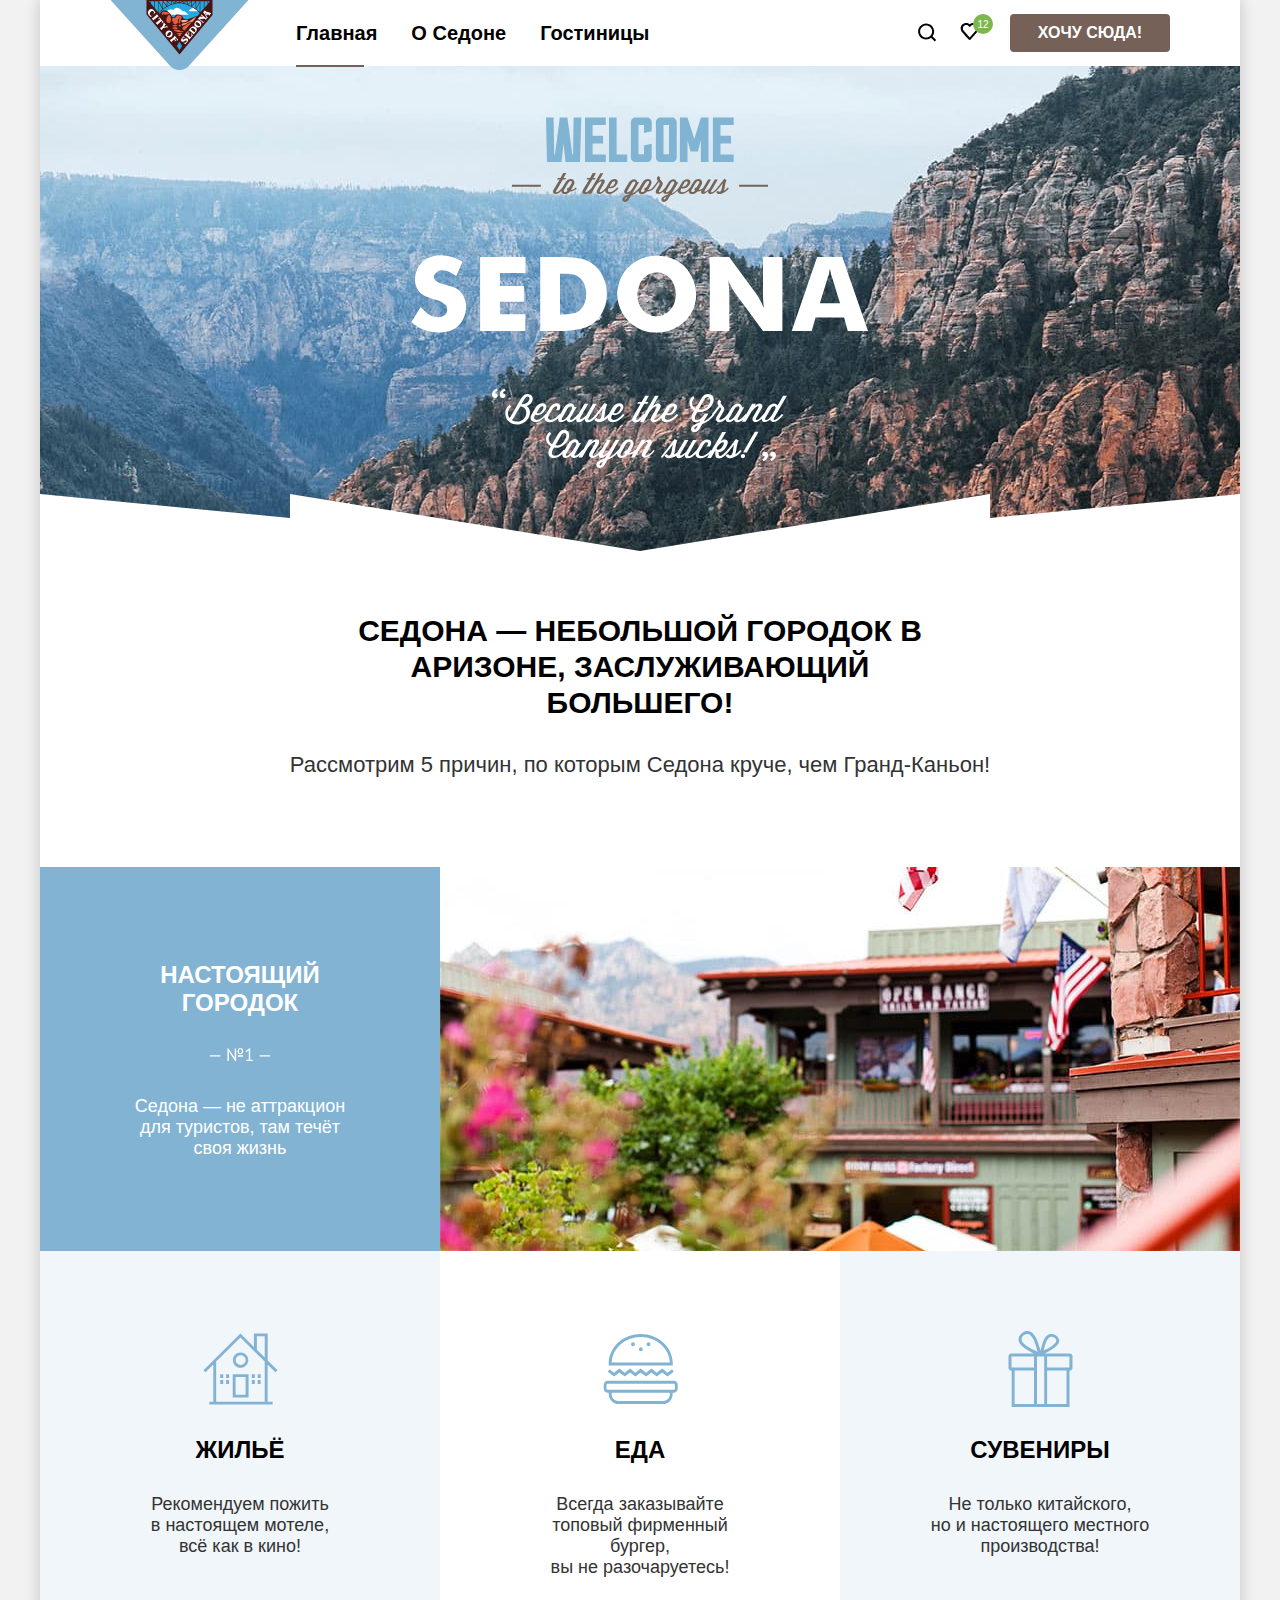
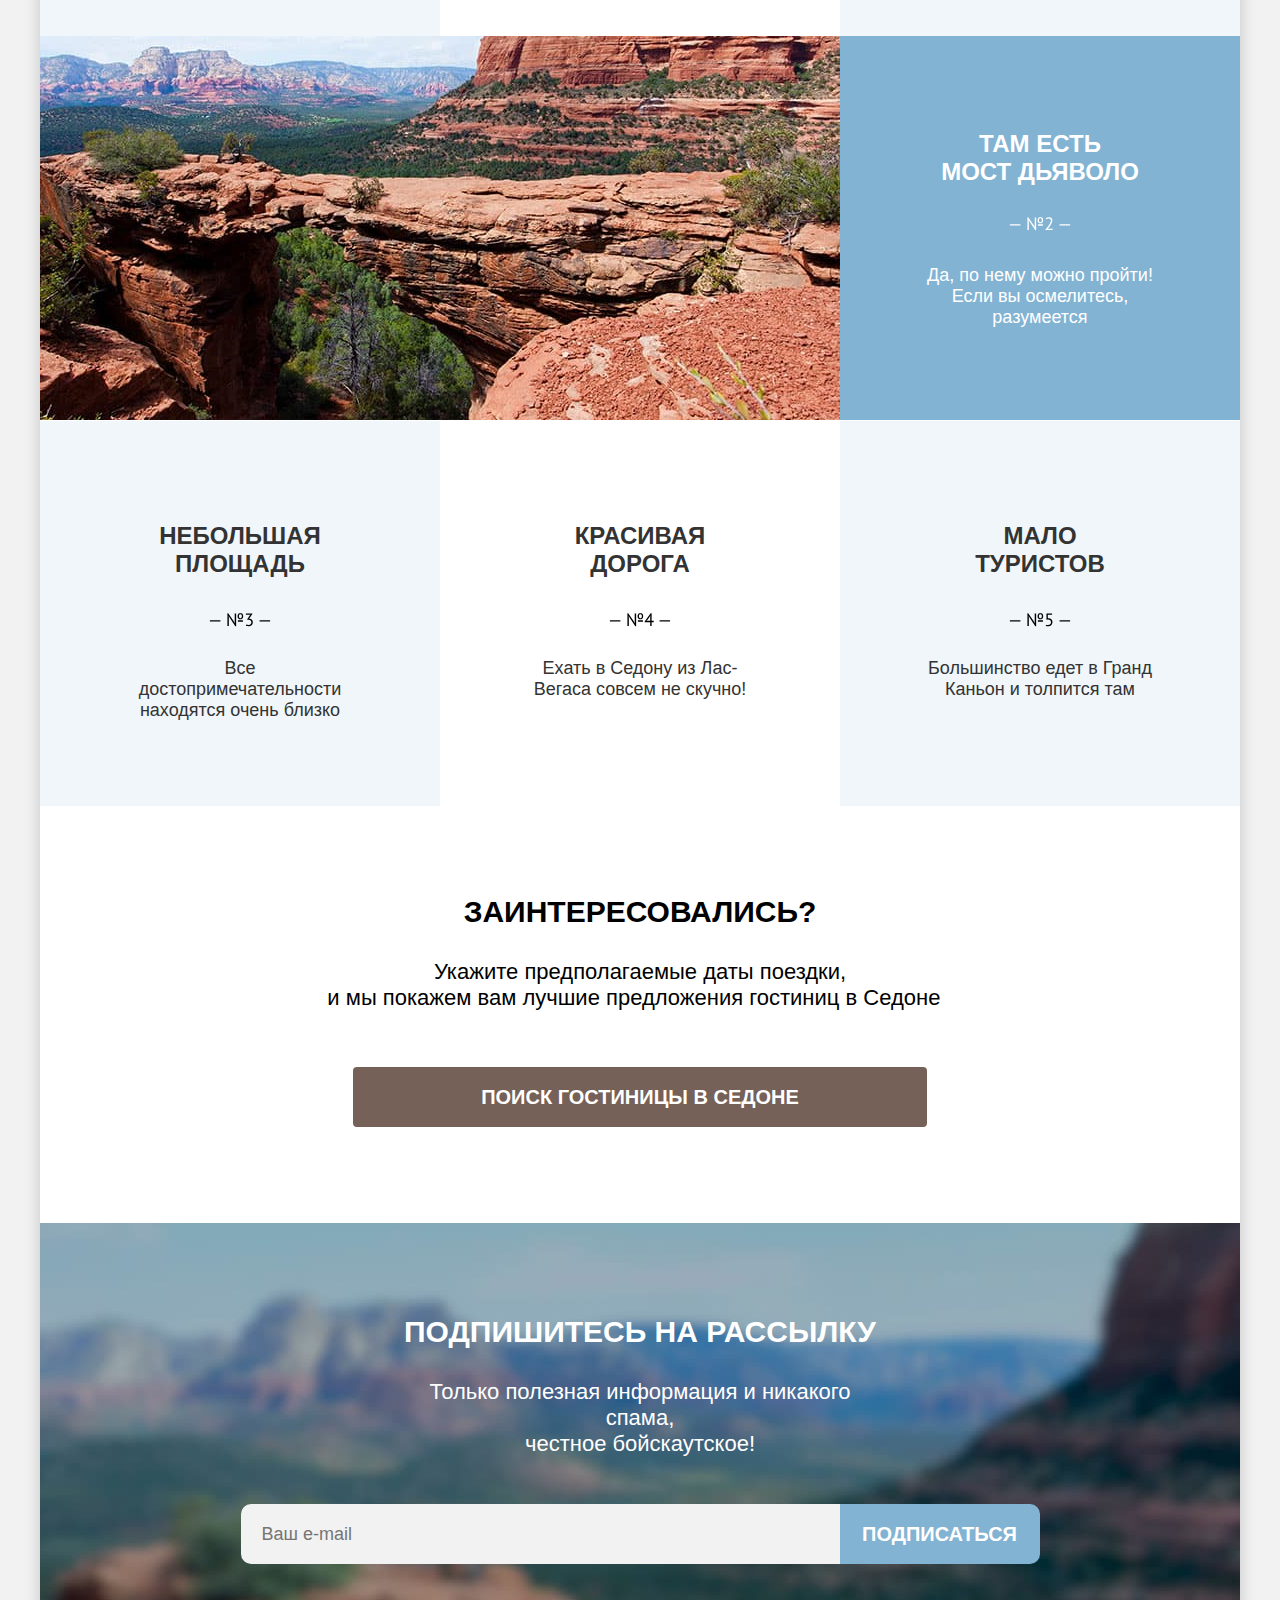
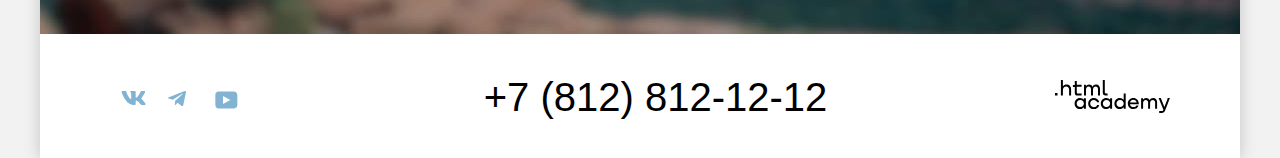
==== commit 5e269323: "Вносит правки в проект" ====
--- a/index.html
+++ b/index.html
@@ -14,7 +14,6 @@
         <a class="navigation-logo">
           <img class="logo" src="images/sedona.svg" width="139" height="70" alt="Логотип СЕДОНА">
         </a>
-
 
         <ul class="navigation-list">
           <li class="navigation-item">
@@ -60,8 +59,7 @@
   <!--Рекламный блок-->
       <section class="advantages">
         <h2 class="visually-hidden">Преимущества.</h2>
-          <h2 class="advantages-lead-title">Седона — небольшой городок в Аризоне,
-       заслуживающий большего!</h2>
+          <h2 class="advantages-lead-title">Седона — небольшой городок в Аризоне, заслуживающий большего!</h2>
           <p class="advantages-lead-subtitle">Рассмотрим 5 причин, по которым Седона круче, чем Гранд-Каньон!</p>
 
           <ol class="advantages-list">
@@ -69,10 +67,9 @@
           <li class="advantages-item advantages-item-full">
             <div class="advantages-item-wrapper">
               <div class="advantages-item-text">
-              <h3 class="advantages-item-title">НАСТОЯЩИЙ ГОРОДОК</h3>
+              <h3 class="advantages-item-title">Настоящий<br>городок</h3>
               <svg class="advantages-item-number" width="62" height="14" viewBox="0 0 62 14" fill="none" xmlns="http://www.w3.org/2000/svg"><path d="M.886 7.15h10.512v1.332H.886V7.15Zm28.04.216h5.005v1.332h-5.004V7.366Zm-8.243-2.538-.972-1.89h-.072l.216 1.818V13h-1.44V.202h.792l5.688 8.334.918 1.8h.09l-.198-1.728V.4h1.44v12.798h-.828l-5.634-8.37Zm7.902-1.584c0-.54.072-1.002.216-1.386.144-.384.336-.702.576-.954a2.17 2.17 0 0 1 .882-.54 3.4 3.4 0 0 1 1.116-.18c.396 0 .762.054 1.098.162.348.108.642.282.882.522.252.24.45.558.594.954.144.384.216.858.216 1.422s-.072 1.044-.216 1.44a2.46 2.46 0 0 1-.594.936c-.24.24-.534.414-.882.522a3.57 3.57 0 0 1-1.098.162c-.396 0-.768-.054-1.116-.162a2.268 2.268 0 0 1-.882-.522 2.584 2.584 0 0 1-.576-.936c-.144-.396-.216-.876-.216-1.44Zm1.332 0c0 .72.126 1.236.378 1.548.264.312.624.468 1.08.468.228 0 .432-.03.612-.09.18-.072.33-.18.45-.324.132-.156.228-.36.288-.612.072-.264.108-.594.108-.99s-.036-.72-.108-.972c-.06-.264-.156-.468-.288-.612a.928.928 0 0 0-.45-.324 1.637 1.637 0 0 0-.612-.108c-.456 0-.816.144-1.08.432-.252.276-.378.804-.378 1.584Zm7.334 8.424h2.52V2.956l.18-1.062-.72.846-1.98 1.422-.684-.918 3.96-3.06h.648v11.484h2.466V13h-6.39v-1.332ZM50.597 7.15h10.512v1.332H50.597V7.15Z" fill="#fff"/></svg>
-              <p class="advantages-item-features">Седона — не аттракцион для туристов, там течёт
-         своя жизнь</p>
+              <p class="advantages-item-features">Седона — не аттракцион для туристов, там течёт своя жизнь</p>
               </div>
             <div class="advantages-item-pic">
              <img src="images/town.jpg" width="800" height="384"  alt="Фотография городка">
@@ -83,16 +80,16 @@
            <li class="advantages-item advantages-housing">
             <div class="advantages-sublist-wrapper">
               <div class="advantages-sublist-pic">
-                <img src="images/house.svg" width="75" height="72"  alt="Изображение домик">
+                <img src="images/house.svg" width="75" height="76"  alt="Изображение домик">
               </div>
               <h4 class="advantages-sublist-title">Жильё</h4>
-              <p class="advantages-description-desc">Рекомендуем пожить <br>в настоящем мотеле, <br>всё как в кино!</p>
+              <p class="advantages-description-desc">Рекомендуем пожить<br>в настоящем мотеле,<br>всё как в кино!</p>
             </div>
             </li>
            <li class="advantages-item advantages-meal">
             <div class="advantages-sublist-wrapper">
              <div class="advantages-sublist-pic">
-                <img src="images/food.svg" width="74" height="70"  alt="Изображение бургера">
+                <img src="images/food.svg" width="75" height="76"  alt="Изображение бургера">
              </div>
                 <h4 class="advantages-sublist-title">Еда</h4>
              <p class="advantages-description-desc">Всегда заказывайте<br> топовый фирменный бургер, <br> вы не разочаруетесь!</p>
@@ -101,7 +98,7 @@
            <li class="advantages-item advantages-souvenirs">
             <div class="advantages-sublist-wrapper">
             <div class="advantages-sublist-pic">
-              <img src="images/gift.svg" width="64" height="76"  alt="Изображение подарка">
+              <img src="images/gift.svg" width="75" height="76"  alt="Изображение подарка">
             </div>
             <h4 class="advantages-sublist-title">Сувениры</h4>
              <p class="advantages-description-desc">Не только китайского,<br> но и настоящего местного производства!</p>
@@ -116,7 +113,7 @@
             <img src="images/mountains.jpg" width="800" height="384" alt="Фотография гор">
            </div>
            <div class="advantages-item-text">
-           <h3 class="advantages-item-title">ТАМ ЕСТЬ МОСТ ДЬЯВОЛА</h3>
+           <h3 class="advantages-item-title">Там есть<br>Мост Дьяволо</h3>
            <svg class="advantages-item-number" width="62" height="14" viewBox="0 0 62 14" fill="none" xmlns="http://www.w3.org/2000/svg"><path d="M.886 7.15h10.512v1.332H.886V7.15Zm28.04.216h5.005v1.332h-5.004V7.366Zm-8.243-2.538-.972-1.89h-.072l.216 1.818V13h-1.44V.202h.792l5.688 8.334.918 1.8h.09l-.198-1.728V.4h1.44v12.798h-.828l-5.634-8.37Zm7.902-1.584c0-.54.072-1.002.216-1.386.144-.384.336-.702.576-.954a2.17 2.17 0 0 1 .882-.54 3.4 3.4 0 0 1 1.116-.18c.396 0 .762.054 1.098.162.348.108.642.282.882.522.252.24.45.558.594.954.144.384.216.858.216 1.422s-.072 1.044-.216 1.44a2.46 2.46 0 0 1-.594.936c-.24.24-.534.414-.882.522a3.57 3.57 0 0 1-1.098.162c-.396 0-.768-.054-1.116-.162a2.268 2.268 0 0 1-.882-.522 2.584 2.584 0 0 1-.576-.936c-.144-.396-.216-.876-.216-1.44Zm1.332 0c0 .72.126 1.236.378 1.548.264.312.624.468 1.08.468.228 0 .432-.03.612-.09.18-.072.33-.18.45-.324.132-.156.228-.36.288-.612.072-.264.108-.594.108-.99s-.036-.72-.108-.972c-.06-.264-.156-.468-.288-.612a.928.928 0 0 0-.45-.324 1.637 1.637 0 0 0-.612-.108c-.456 0-.816.144-1.08.432-.252.276-.378.804-.378 1.584Zm13.418.018c0 .636-.12 1.29-.36 1.962-.228.66-.534 1.326-.918 1.998a19.573 19.573 0 0 1-1.26 1.98 47.953 47.953 0 0 1-1.404 1.818l-.882.774v.072l1.152-.198h3.924V13h-7.164v-.522c.264-.276.582-.618.954-1.026a28.92 28.92 0 0 0 1.152-1.35c.408-.504.804-1.032 1.188-1.584.396-.564.75-1.134 1.062-1.71a10.2 10.2 0 0 0 .774-1.71 4.976 4.976 0 0 0 .288-1.602c0-.588-.168-1.074-.504-1.458-.336-.396-.846-.594-1.53-.594-.456 0-.9.096-1.332.288-.432.18-.804.39-1.116.63l-.594-1.026c.42-.36.918-.642 1.494-.846a5.514 5.514 0 0 1 1.854-.306c.516 0 .972.078 1.368.234.396.144.732.354 1.008.63s.486.606.63.99c.144.372.216.78.216 1.224Zm7.262 3.888h10.512v1.332H50.597V7.15Z" fill="#fff"/></svg>
             <p class="advantages-item-features">Да, по нему можно пройти! Если вы осмелитесь, разумеется</p>
            </div>
@@ -124,26 +121,27 @@
           </li>
       <!--3 блок-->
           <li class="advantages-item advantages-area">
-            <div class="advantages-item-text">
-            <h3 class="advantages-title">НЕБОЛЬШАЯ ПЛОЩАДЬ</h3>
-            <svg class="advantages-item-number" width="62" height="14" viewBox="0 0 62 14" fill="none" xmlns="http://www.w3.org/2000/svg"><path d="M.886 7.15h10.512v1.332H.886V7.15Zm28.04.216h5.005v1.332h-5.004V7.366Zm-8.243-2.538-.972-1.89h-.072l.216 1.818V13h-1.44V.202h.792l5.688 8.334.918 1.8h.09l-.198-1.728V.4h1.44v12.798h-.828l-5.634-8.37Zm7.902-1.584c0-.54.072-1.002.216-1.386.144-.384.336-.702.576-.954a2.17 2.17 0 0 1 .882-.54 3.4 3.4 0 0 1 1.116-.18c.396 0 .762.054 1.098.162.348.108.642.282.882.522.252.24.45.558.594.954.144.384.216.858.216 1.422s-.072 1.044-.216 1.44a2.46 2.46 0 0 1-.594.936c-.24.24-.534.414-.882.522a3.57 3.57 0 0 1-1.098.162c-.396 0-.768-.054-1.116-.162a2.268 2.268 0 0 1-.882-.522 2.584 2.584 0 0 1-.576-.936c-.144-.396-.216-.876-.216-1.44Zm1.332 0c0 .72.126 1.236.378 1.548.264.312.624.468 1.08.468.228 0 .432-.03.612-.09.18-.072.33-.18.45-.324.132-.156.228-.36.288-.612.072-.264.108-.594.108-.99s-.036-.72-.108-.972c-.06-.264-.156-.468-.288-.612a.928.928 0 0 0-.45-.324 1.637 1.637 0 0 0-.612-.108c-.456 0-.816.144-1.08.432-.252.276-.378.804-.378 1.584Zm9.602 8.712c.408 0 .786-.06 1.134-.18.348-.12.648-.294.9-.522a2.585 2.585 0 0 0 .81-1.908c0-.84-.252-1.464-.756-1.872-.492-.408-1.176-.612-2.052-.612h-1.332V6.34l2.592-3.996.828-.792-1.17.18h-3.564V.4h6.426v.522l-2.862 4.302-.63.522v.036l.612-.126c.48.012.924.102 1.332.27.408.156.762.39 1.062.702.3.3.534.666.702 1.098.168.42.252.9.252 1.44 0 .648-.114 1.224-.342 1.728-.228.504-.54.93-.936 1.278-.384.336-.84.594-1.368.774-.528.18-1.086.27-1.674.27-.54 0-1.026-.042-1.458-.126a6.109 6.109 0 0 1-1.134-.324l.378-1.278c.276.132.6.246.972.342.384.084.81.126 1.278.126ZM50.597 7.15h10.512v1.332H50.597V7.15Z" fill="#000"/></svg>
-            <p class="advantages-text">Все достопримечательности находятся очень близко</p>
+            <div class="advantages-wrapper-item">
+              <h3 class="advantages-title">Небольшая Площадь</h3>
+              <svg class="advantages-number" width="62" height="14" viewBox="0 0 62 14" fill="none" xmlns="http://www.w3.org/2000/svg"><path d="M.886 7.15h10.512v1.332H.886V7.15Zm28.04.216h5.005v1.332h-5.004V7.366Zm-8.243-2.538-.972-1.89h-.072l.216 1.818V13h-1.44V.202h.792l5.688 8.334.918 1.8h.09l-.198-1.728V.4h1.44v12.798h-.828l-5.634-8.37Zm7.902-1.584c0-.54.072-1.002.216-1.386.144-.384.336-.702.576-.954a2.17 2.17 0 0 1 .882-.54 3.4 3.4 0 0 1 1.116-.18c.396 0 .762.054 1.098.162.348.108.642.282.882.522.252.24.45.558.594.954.144.384.216.858.216 1.422s-.072 1.044-.216 1.44a2.46 2.46 0 0 1-.594.936c-.24.24-.534.414-.882.522a3.57 3.57 0 0 1-1.098.162c-.396 0-.768-.054-1.116-.162a2.268 2.268 0 0 1-.882-.522 2.584 2.584 0 0 1-.576-.936c-.144-.396-.216-.876-.216-1.44Zm1.332 0c0 .72.126 1.236.378 1.548.264.312.624.468 1.08.468.228 0 .432-.03.612-.09.18-.072.33-.18.45-.324.132-.156.228-.36.288-.612.072-.264.108-.594.108-.99s-.036-.72-.108-.972c-.06-.264-.156-.468-.288-.612a.928.928 0 0 0-.45-.324 1.637 1.637 0 0 0-.612-.108c-.456 0-.816.144-1.08.432-.252.276-.378.804-.378 1.584Zm9.602 8.712c.408 0 .786-.06 1.134-.18.348-.12.648-.294.9-.522a2.585 2.585 0 0 0 .81-1.908c0-.84-.252-1.464-.756-1.872-.492-.408-1.176-.612-2.052-.612h-1.332V6.34l2.592-3.996.828-.792-1.17.18h-3.564V.4h6.426v.522l-2.862 4.302-.63.522v.036l.612-.126c.48.012.924.102 1.332.27.408.156.762.39 1.062.702.3.3.534.666.702 1.098.168.42.252.9.252 1.44 0 .648-.114 1.224-.342 1.728-.228.504-.54.93-.936 1.278-.384.336-.84.594-1.368.774-.528.18-1.086.27-1.674.27-.54 0-1.026-.042-1.458-.126a6.109 6.109 0 0 1-1.134-.324l.378-1.278c.276.132.6.246.972.342.384.084.81.126 1.278.126ZM50.597 7.15h10.512v1.332H50.597V7.15Z" fill="#000"/></svg>
+              <p class="advantages-text">Все достопримечательности находятся очень близко</p>
            </div>
           </li>
       <!--4 блок-->
-          <li class="advantages-item advantages-road">
-            <div class="advantages-item-text">
-            <h3 class="advantages-title">КРАСИВАЯ <br>ДОРОГА</h3>
-            <svg class="advantages-item-number" width="62" height="14" viewBox="0 0 62 14" fill="none" xmlns="http://www.w3.org/2000/svg"><path d="M.886 7.15h10.512v1.332H.886V7.15Zm28.04.216h5.005v1.332h-5.004V7.366Zm-8.243-2.538-.972-1.89h-.072l.216 1.818V13h-1.44V.202h.792l5.688 8.334.918 1.8h.09l-.198-1.728V.4h1.44v12.798h-.828l-5.634-8.37Zm7.902-1.584c0-.54.072-1.002.216-1.386.144-.384.336-.702.576-.954a2.17 2.17 0 0 1 .882-.54 3.4 3.4 0 0 1 1.116-.18c.396 0 .762.054 1.098.162.348.108.642.282.882.522.252.24.45.558.594.954.144.384.216.858.216 1.422s-.072 1.044-.216 1.44a2.46 2.46 0 0 1-.594.936c-.24.24-.534.414-.882.522a3.57 3.57 0 0 1-1.098.162c-.396 0-.768-.054-1.116-.162a2.268 2.268 0 0 1-.882-.522 2.584 2.584 0 0 1-.576-.936c-.144-.396-.216-.876-.216-1.44Zm1.332 0c0 .72.126 1.236.378 1.548.264.312.624.468 1.08.468.228 0 .432-.03.612-.09.18-.072.33-.18.45-.324.132-.156.228-.36.288-.612.072-.264.108-.594.108-.99s-.036-.72-.108-.972c-.06-.264-.156-.468-.288-.612a.928.928 0 0 0-.45-.324 1.637 1.637 0 0 0-.612-.108c-.456 0-.816.144-1.08.432-.252.276-.378.804-.378 1.584ZM44.739 9.13h-2.124V13H41.21V9.13h-5.544v-.594L41.643.202h.972V7.87h2.124v1.26ZM41.21 3.946l.18-1.476h-.054l-.63 1.224-2.538 3.438-.864.882 1.26-.144h2.646V3.946Zm9.386 3.204h10.512v1.332H50.597V7.15Z" fill="#000"/></svg>
-            <p class="advantages-text">Ехать в Седону из Лас-Вегаса совсем не скучно!</p>
-          </div>
+          <li class="advantages-item reasons-item-road">
+            <div class="advantages-wrapper-item">
+              <h3 class="advantages-title">Красивая<br>дорога</h3>
+              <svg class="advantages-number" width="62" height="14" viewBox="0 0 62 14" fill="none" xmlns="http://www.w3.org/2000/svg"><path d="M.886 7.15h10.512v1.332H.886V7.15Zm28.04.216h5.005v1.332h-5.004V7.366Zm-8.243-2.538-.972-1.89h-.072l.216 1.818V13h-1.44V.202h.792l5.688 8.334.918 1.8h.09l-.198-1.728V.4h1.44v12.798h-.828l-5.634-8.37Zm7.902-1.584c0-.54.072-1.002.216-1.386.144-.384.336-.702.576-.954a2.17 2.17 0 0 1 .882-.54 3.4 3.4 0 0 1 1.116-.18c.396 0 .762.054 1.098.162.348.108.642.282.882.522.252.24.45.558.594.954.144.384.216.858.216 1.422s-.072 1.044-.216 1.44a2.46 2.46 0 0 1-.594.936c-.24.24-.534.414-.882.522a3.57 3.57 0 0 1-1.098.162c-.396 0-.768-.054-1.116-.162a2.268 2.268 0 0 1-.882-.522 2.584 2.584 0 0 1-.576-.936c-.144-.396-.216-.876-.216-1.44Zm1.332 0c0 .72.126 1.236.378 1.548.264.312.624.468 1.08.468.228 0 .432-.03.612-.09.18-.072.33-.18.45-.324.132-.156.228-.36.288-.612.072-.264.108-.594.108-.99s-.036-.72-.108-.972c-.06-.264-.156-.468-.288-.612a.928.928 0 0 0-.45-.324 1.637 1.637 0 0 0-.612-.108c-.456 0-.816.144-1.08.432-.252.276-.378.804-.378 1.584ZM44.739 9.13h-2.124V13H41.21V9.13h-5.544v-.594L41.643.202h.972V7.87h2.124v1.26ZM41.21 3.946l.18-1.476h-.054l-.63 1.224-2.538 3.438-.864.882 1.26-.144h2.646V3.946Zm9.386 3.204h10.512v1.332H50.597V7.15Z" fill="#000"/></svg>
+              <!--<span class="reasons-description">— №4 —</span>-->
+              <p class="advantages-text">Ехать в Седону из Лас-Вегаса совсем не скучно!</p>
+            </div>
           </li>
      <!--5 блок-->
           <li class="advantages-item advantages-tourists">
-            <div class="advantages-item-text">
-            <h3 class="advantages-title">Мало <br> туристов</h3>
-            <svg class="advantages-item-number" width="62" height="14" viewBox="0 0 62 14" fill="none" xmlns="http://www.w3.org/2000/svg"><path d="M.886 7.15h10.512v1.332H.886V7.15Zm28.04.216h5.005v1.332h-5.004V7.366Zm-8.243-2.538-.972-1.89h-.072l.216 1.818V13h-1.44V.202h.792l5.688 8.334.918 1.8h.09l-.198-1.728V.4h1.44v12.798h-.828l-5.634-8.37Zm7.902-1.584c0-.54.072-1.002.216-1.386.144-.384.336-.702.576-.954a2.17 2.17 0 0 1 .882-.54 3.4 3.4 0 0 1 1.116-.18c.396 0 .762.054 1.098.162.348.108.642.282.882.522.252.24.45.558.594.954.144.384.216.858.216 1.422s-.072 1.044-.216 1.44a2.46 2.46 0 0 1-.594.936c-.24.24-.534.414-.882.522a3.57 3.57 0 0 1-1.098.162c-.396 0-.768-.054-1.116-.162a2.268 2.268 0 0 1-.882-.522 2.584 2.584 0 0 1-.576-.936c-.144-.396-.216-.876-.216-1.44Zm1.332 0c0 .72.126 1.236.378 1.548.264.312.624.468 1.08.468.228 0 .432-.03.612-.09.18-.072.33-.18.45-.324.132-.156.228-.36.288-.612.072-.264.108-.594.108-.99s-.036-.72-.108-.972c-.06-.264-.156-.468-.288-.612a.928.928 0 0 0-.45-.324 1.637 1.637 0 0 0-.612-.108c-.456 0-.816.144-1.08.432-.252.276-.378.804-.378 1.584Zm9.224 8.712c.828 0 1.512-.24 2.052-.72s.81-1.176.81-2.088c0-.876-.27-1.53-.81-1.962-.528-.432-1.26-.648-2.196-.648l-1.512.09V.4H43.1v1.332h-4.266v3.582l.774-.036c1.188.012 2.124.342 2.808.99.684.648 1.026 1.578 1.026 2.79 0 .672-.114 1.272-.342 1.8-.228.516-.54.948-.936 1.296-.384.348-.84.612-1.368.792-.528.18-1.092.27-1.692.27-.54 0-.996-.03-1.368-.09a5.54 5.54 0 0 1-1.044-.27l.378-1.224c.276.108.57.192.882.252.324.048.72.072 1.188.072ZM50.597 7.15h10.512v1.332H50.597V7.15Z" fill="#000"/></svg>
-            <p class="advantages-text">Большинство едет в Гранд Каньон и толпится там</p>
+            <div class="advantages-wrapper-item">
+              <h3 class="advantages-title">Мало<br>туристов</h3>
+              <svg class="advantages-number" width="62" height="14" viewBox="0 0 62 14" fill="none" xmlns="http://www.w3.org/2000/svg"><path d="M.886 7.15h10.512v1.332H.886V7.15Zm28.04.216h5.005v1.332h-5.004V7.366Zm-8.243-2.538-.972-1.89h-.072l.216 1.818V13h-1.44V.202h.792l5.688 8.334.918 1.8h.09l-.198-1.728V.4h1.44v12.798h-.828l-5.634-8.37Zm7.902-1.584c0-.54.072-1.002.216-1.386.144-.384.336-.702.576-.954a2.17 2.17 0 0 1 .882-.54 3.4 3.4 0 0 1 1.116-.18c.396 0 .762.054 1.098.162.348.108.642.282.882.522.252.24.45.558.594.954.144.384.216.858.216 1.422s-.072 1.044-.216 1.44a2.46 2.46 0 0 1-.594.936c-.24.24-.534.414-.882.522a3.57 3.57 0 0 1-1.098.162c-.396 0-.768-.054-1.116-.162a2.268 2.268 0 0 1-.882-.522 2.584 2.584 0 0 1-.576-.936c-.144-.396-.216-.876-.216-1.44Zm1.332 0c0 .72.126 1.236.378 1.548.264.312.624.468 1.08.468.228 0 .432-.03.612-.09.18-.072.33-.18.45-.324.132-.156.228-.36.288-.612.072-.264.108-.594.108-.99s-.036-.72-.108-.972c-.06-.264-.156-.468-.288-.612a.928.928 0 0 0-.45-.324 1.637 1.637 0 0 0-.612-.108c-.456 0-.816.144-1.08.432-.252.276-.378.804-.378 1.584Zm9.224 8.712c.828 0 1.512-.24 2.052-.72s.81-1.176.81-2.088c0-.876-.27-1.53-.81-1.962-.528-.432-1.26-.648-2.196-.648l-1.512.09V.4H43.1v1.332h-4.266v3.582l.774-.036c1.188.012 2.124.342 2.808.99.684.648 1.026 1.578 1.026 2.79 0 .672-.114 1.272-.342 1.8-.228.516-.54.948-.936 1.296-.384.348-.84.612-1.368.792-.528.18-1.092.27-1.692.27-.54 0-.996-.03-1.368-.09a5.54 5.54 0 0 1-1.044-.27l.378-1.224c.276.108.57.192.882.252.324.048.72.072 1.188.072ZM50.597 7.15h10.512v1.332H50.597V7.15Z" fill="#000"/></svg>
+              <p class="advantages-text">Большинство едет в Гранд Каньон и толпится там</p>
           </div>
         </li>
         </ol>
@@ -152,14 +150,14 @@
   <!--Блок поиск-->
       <section class="appointment">
         <h2 class="appointment-title">Заинтересовались?</h2>
-        <p class="appointment-interested">Укажите предполагаемые даты поездки,<br>и мы покажем вам лучшие предложения гостиниц в Седоне</p>
+        <p class="appointment-interested">Укажите предполагаемые даты поездки,<br>и мы покажем вам лучшие предложения гостиниц в Седоне&nbsp;&nbsp;</p>
         <a class="button appointment-button" href="#">ПОИСК ГОСТИНИЦЫ В СЕДОНЕ</a>
       </section>
 
 <!--Подписка-->
     <section class="newsletter">
       <h2 class="newsletter-title">Подпишитесь на рассылку</h2>
-      <p class="newsletter-text">Только полезная информация и никакого спама,<br>честное бойскаутское!</p>
+      <p class="newsletter-text">Только полезная информация и никакого спама,<br> честное бойскаутское!</p>
       <form class="newsletter-form" action="https://echo.htmlacademy.ru/" method="post">
         <label class="visually-hidden" for="newsletter-email">Email</label>
         <input class="field-email" placeholder="Ваш e-mail" type="email" name="newsletter-email" id="newsletter-email" required>
@@ -171,7 +169,7 @@
 <!--Подвал-->
 <footer class="page-footer">
   <div class="page-footer-container">
-    <h3 class="visually-hidden">Социальные сети</h3>
+    <h3 class="visually-hidden">Социальные сети.</h3>
     <ul class="footer-social-list">
       <li class="footer-social-item">
         <a class="footer-social-link" href="#">
@@ -194,7 +192,7 @@
     </ul>
   <section class="contact-info">
     <h3 class="visually-hidden">Телефон.</h3>
-    <a class="contact-phone" href="tel:+7(812)812-12-12">+ 7 (812) 812-12-12</a>
+    <a class="contact-phone" href="tel:+7(812)812-12-12">+7 (812) 812-12-12</a>
   </section>
   <div class="logo-academy">
     <a class="htmlacademy-link" href="https://htmlacademy.ru/">
--- a/styles/styles.css
+++ b/styles/styles.css
@@ -20,6 +20,7 @@
 }
 
 body {
+  min-width: 1280px;
   font-family: "PT Sans", sans-serif;
   font-style: 22px;
   line-height: 26px;
@@ -27,6 +28,7 @@
   background-color: #F2F2F2;
   margin: 0;
 }
+  
 
 .visually-hidden {
   position: absolute;
@@ -84,34 +86,23 @@
   display: flex;
   flex-wrap: wrap;
   width: 390px;
-  height: 100%;
   min-height: 65px;
   margin: 0;
   padding: 0;
   list-style-type: none;
-  align-items: center;
-}
-
-.navigation-item {
-  position: relative;
-  height: 65px;
-  margin: 0;
-  padding: 0 21px;
-  left: 0;
+  margin-left: 30px;
 }
 
 .navigation-link {
-  position: relative;
-  display: flex;
-  height: 65px;
-  left: 17px;
+  display: block;
+  padding: 20px 17px;
   font-weight: 700;
   font-size: 20px;
   line-height: 26px;
-  height: 100%;
+  text-align: center;
   color: #000000;
-  align-items: center;
   text-decoration: none;
+  position: relative;
 }
 
 .navigation-user-list {
@@ -127,7 +118,7 @@
 .navigation-user-item {
   position: relative;
   width: 57px;
-  height: 65px;
+  height: 66px;
 }
 
 .navigation-user-link {
@@ -178,7 +169,7 @@
   bottom: 0;
   height: 2px;
   background-color: #756157;
-  top: 100%;
+  top: 99%;
   content: "";
   min-width: 68px;
   margin: 0;
@@ -189,20 +180,21 @@
   bottom: 0;
   height: 2px;
   background-color: #756157;
-  top: 40px;
+  top: 99%;
   content: "";
   min-width: 93px;
   margin: 0;
 }
-  .navigation-user-button {
-    width: 130px;
-    background: #756157;
-    text-align: center;
-  }
-
-  .navigation-user-button:hover {
-    background: #615048;
-  }
+
+.navigation-user-button {
+  width: 130px;
+  background: #756157;
+  text-align: center;
+}
+
+.navigation-user-button:hover {
+  background: #615048;
+}
 
   .navigation-user-button:focus {
     background: #615048;
@@ -223,7 +215,7 @@
     padding-top: 51px;
   }
 
-/*Блоки преимуществ*/
+/*Advantage blocks*/
 
 .advantages-lead-title {
   font-weight: 700;
@@ -232,7 +224,7 @@
   width: 620px;
   min-height: 72px;
   margin: 0 auto;
-  padding: 64px 0 0 0;
+  padding: 62px 0 0 0;
   text-align: center;
   text-transform: uppercase;
 }
@@ -269,36 +261,70 @@
   flex-direction: column;
   align-items: center;
   width: 230px;
-  padding-top: 100px;
+  padding-top: 94px;
   margin-right: auto;
   margin-left: auto;
   color: #FFFFFF;
 }
 
+.advantages-wrapper-item {
+  display: flex;
+  flex-direction: column;
+  align-items: center;
+  width: 230px;
+  min-height: 223px;
+  margin-top: 101px;
+  margin-right: auto;
+  margin-left: auto;
+  color: #333333;
+}
+
 .advantages-item-title {
   font-weight: 700;
   font-size: 24px;
   line-height: 28px;
   text-align: center;
   margin: 0;
+  text-transform: uppercase;
 }
 
 .advantages-item-number {
   font-weight: 400;
   font-size: 18px;
   line-height: 21px;
-  padding: 35px 0 32px 0;
-}
-
-.advantages-item-features {
-  margin: 0;
+  padding: 31px 0 34px 0;
+}
+
+.advantages-number {
   font-weight: 400;
   font-size: 18px;
   line-height: 21px;
+  padding: 35px 0 31px 0;
+}
+
+.reasons-item .reasons-item-road {
+  padding-left: 83px; 
+  padding-right: 83px;
+}
+
+/*.reasons-item-road {
+  padding-left: 0; 
+  padding-right: 83px;
+}*/
+
+
+.advantages-item-features {
+  width: 230px;
+  min-height: 63px;
+  margin: 0;
+  font-weight: 400;
+  font-size: 18px;
+  line-height: 21px;
   text-align: center;
 }
 
 .advantages-text {
+  width: 230px;
   margin: 0;
   font-weight: 400;
   font-size: 18px;
@@ -327,15 +353,19 @@
 }
   
 .advantages-sublist-pic {
-  text-align: center;
-  padding: 80px 0 0 0;
+  width: 400px;
+  min-height: 85px;
+  text-align: center;
+  padding: 0;
+  margin-top: 80px;
+
 }
 
 .advantages-title {
   font-weight: 700;
   font-size: 24px;
   line-height: 28px;
-  color: #000000;
+  color: #333333;
   text-align: center;
   text-transform: uppercase;
   text-decoration: none;
@@ -346,7 +376,7 @@
   font-weight: 700;
   font-size: 24px;
   line-height: 28px;
-  margin: 30px 0 30px 0;
+  margin: 20px 0 30px 0;
   text-transform: uppercase;
 }
 
@@ -401,30 +431,32 @@
 
 /*Заинтересовались*/
 .appointment {
-  min-height: 410px;
+  display: flex;
+  flex-direction: column;
+  min-height: 417px;
   background: #FFFFFF;
   color: #000000;
-  text-align: center;
 }
 
 .appointment-title {
   font-weight: 700;
   font-size: 30px;
   line-height: 36px;
-  padding: 85px 0 0 0;
-  margin: 0;
+  margin-top: 88px;
   text-transform: uppercase;
+  align-self: center;
+  box-sizing: border-box;  
 }
 
 .appointment-interested  {
   font-weight: 400;
   font-size: 22px;
   line-height: 26px;
-  width: 592px;
+  width: 100%;
   min-height: 52px;
   text-align: center;
-  margin: 0 auto;
-  padding: 29px 0 56px 0;
+  margin-top: 4px;
+  align-self: center;
 }
 
 .appointment-button {
@@ -435,7 +467,8 @@
   font-weight: 700;
   font-size: 20px;
   line-height: 36px;
-  text-align: center;
+  margin-top: 34px;
+  align-self: center;
 }
 
 .appointment-button:hover {
@@ -454,15 +487,17 @@
   color: rgba(255, 255, 255, 0.3);
 }
 
-
 /*Подписка*/
 .newsletter {
+  display: flex;
+  flex-direction: column;
   background-image: url("../images/newsletter.jpg");
   background-size: 100% auto;
   min-height: 411px;
   background-repeat: no-repeat;
   text-align: center;
   color: #FFFFFF;
+  margin: 0;
 }
 
 .newsletter-catalog {
@@ -471,8 +506,7 @@
   margin: 0;
   min-height: 411px;
   text-align: center;
-  color: #000000;
-  background: #FFFFFF;
+  /*background: #FFFFFF;*/
 }
 
 .newsletter-title {
@@ -481,17 +515,20 @@
   line-height: 36px;
   text-transform: uppercase;
   margin: 0;
-  padding-top: 94px;
+  padding-top: 91px;
+  color: #FFFFFF;
 }
 
 .newsletter-text {
+  width: 475px;
   font-weight: 400;
   font-size: 22px;
   line-height: 26px;
   text-align: center;
   color:#FFFFFF;
   margin-top: 29px;
-  margin-bottom: 29px;
+  margin-bottom: 47px;
+  align-self: center;
 }
 
 .newsletter-form {
@@ -509,8 +546,9 @@
   line-height: 21px;
   color: #000000;
   align-items: center;
-  padding: 20px 0 19px 12px;
-  margin: 0;
+  padding: 20px 0 19px 21px;
+  margin: 0;
+  outline: none;
 }
 
 
@@ -529,6 +567,14 @@
   margin: 0;
 }
 
+.button-email:hover {
+  background: #68A2CA;
+}
+
+.button-email:focus {
+  background: #68A2CA;
+}
+
 .newsletter-catalog p {
   color: #000000;
 }
@@ -540,7 +586,7 @@
   color: #000000;
   align-items: center;
   min-height: 120px;
-  padding: 0 70px 0 70px;
+  padding: 4px 70px 0 70px;
 }
 
 .page-footer-container {
@@ -549,7 +595,7 @@
   margin: 0 auto;
   min-height: 120px;
   align-items: center;
-
+  justify-content: space-between;
 }
 
 .footer-social-list {
@@ -566,19 +612,6 @@
   width: 47px;
   height: 40px;
   align-items: center;
-  justify-content: center;
-  fill:#83B3D3;
-}
-
-.footer-social-link {
-  display: block;
-  font-weight: 700;
-  font-size: 20px;
-  line-height: 26px;
-  text-align: center;
-  text-decoration: none;
-  text-transform: capitalize;
-  margin: 0;
   justify-content: center;
   fill:#83B3D3;
 }
@@ -626,6 +659,7 @@
   min-height: 50px;
   color: #000000;
   text-decoration: none;
+  padding-left: 20px;
 }
 
 .contact-phone:hover {
@@ -641,8 +675,11 @@
 }
 
 .logo-academy {
-  margin-left: 40px;
-  text-align: center;
+  /*margin-left: 40px;*/
+  /*text-align: center;*/
+  padding-left: 15px;
+  width: 115px;
+  height: 37px;
 }
 
 .htmlacademy-link {
@@ -1062,6 +1099,7 @@
   font-size: 60px;
   line-height: 78px;
   margin: 0;
+  color: #FFFFFF;
 }
 
 .breadcrumbs {
@@ -1076,6 +1114,14 @@
 
 }
 
+.breadcrumbs-link-index {
+  text-decoration: none;
+  fill: #FFFFFF;
+  font-weight: 400;
+  font-size: 16px;
+  line-height: 21px;
+}
+
 .breadcrumbs-link {
   text-decoration: none;
   fill: #FFFFFF;
@@ -1083,6 +1129,21 @@
   font-size: 16px;
   line-height: 21px;
   
+}
+
+.breadcrumbs-link-index:hover {
+  color:rgba(255, 255, 255, 0.6);
+  fill: rgba(255, 255, 255, 0.6);
+}
+
+.breadcrumbs-link-index:focus {
+  color: #FFFFFF;
+  fill: #FFFFFF;
+}
+
+.breadcrumbs-link-index:active {
+  color: rgba(255, 255, 255, 0.3);
+  fill: rgba(255, 255, 255, 0.3);
 }
 
 .breadcrumbs-link:hover {
@@ -1200,8 +1261,8 @@
 
 .catalog-filter-label {
   display: flex;
-  width: 141px;
-  height: 45px;
+  width: 140px;
+  height: 43px;
   align-items: center;
   font-weight: 400;
   font-size: 18px;
@@ -1281,6 +1342,7 @@
   font-size: 18px;
   line-height: 21px;
   color: #FFFFFF;
+  outline: none;
 }
 
 .range-input:active {
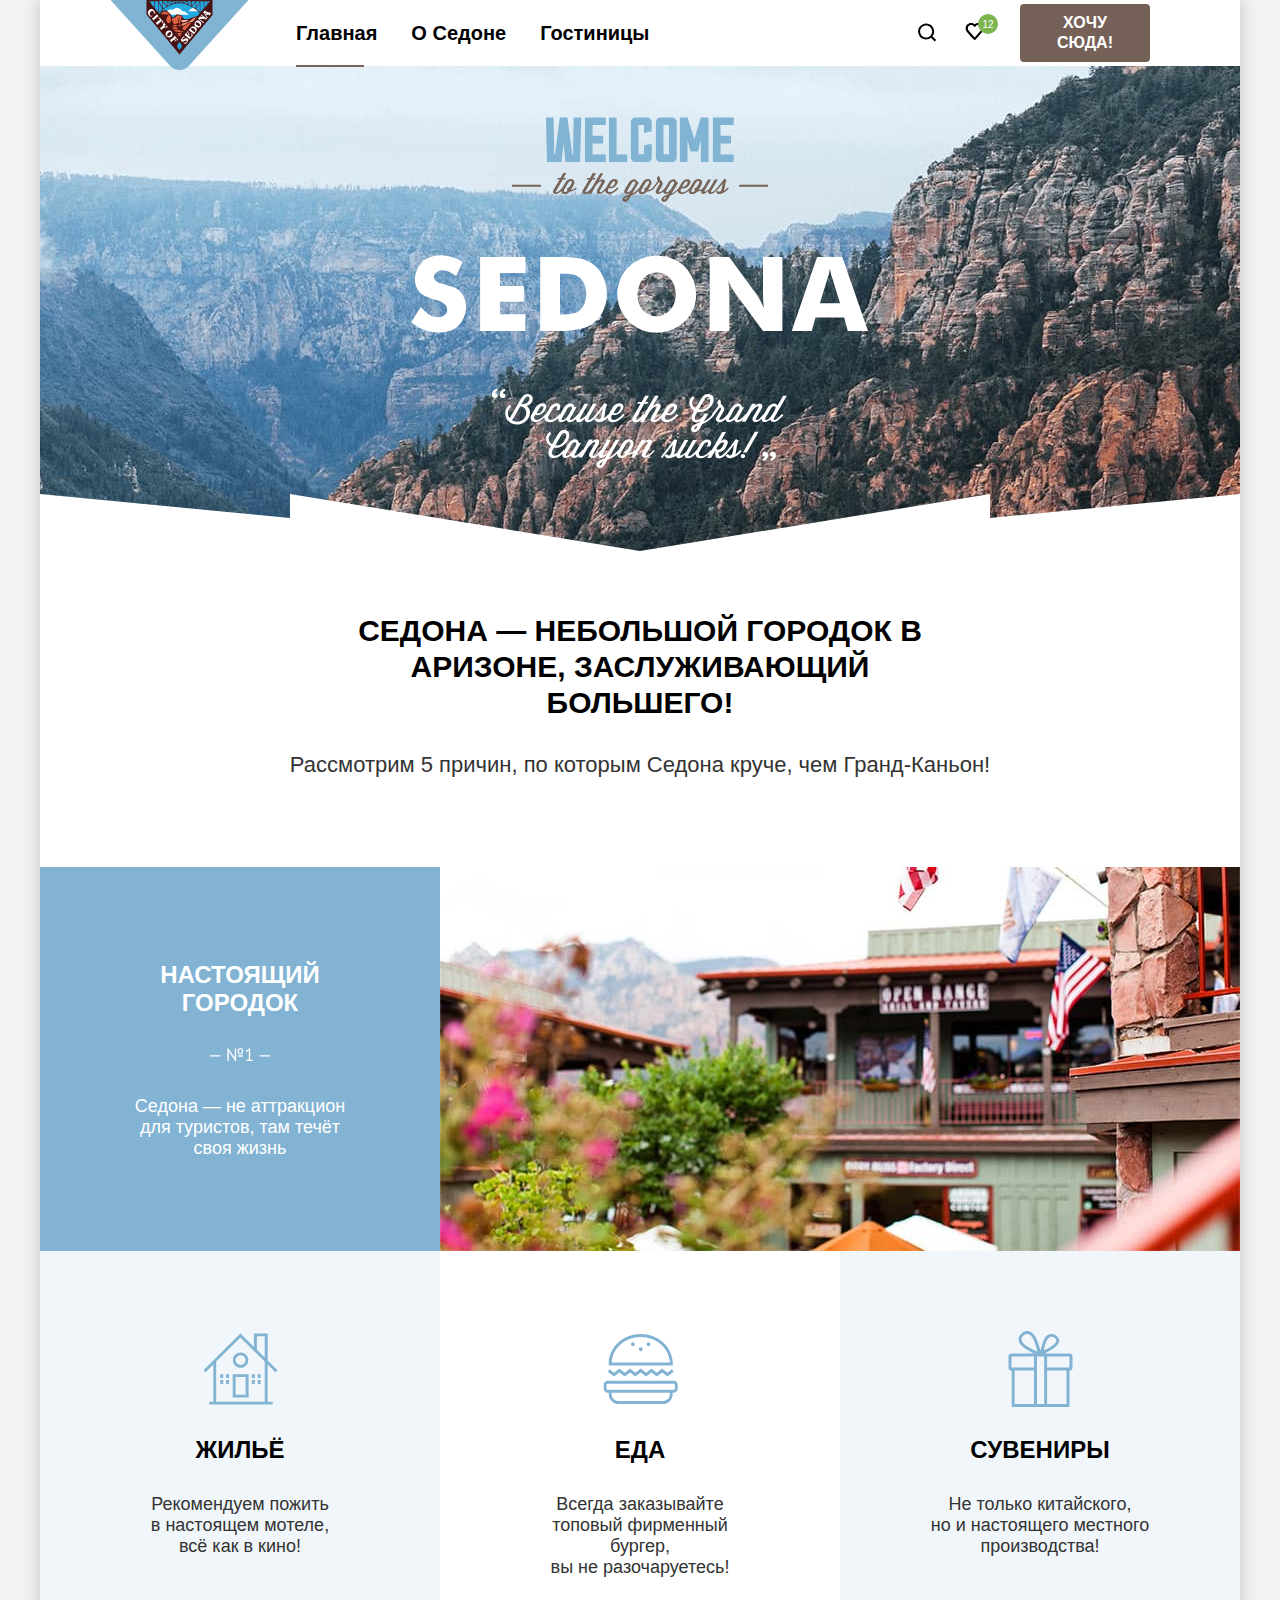
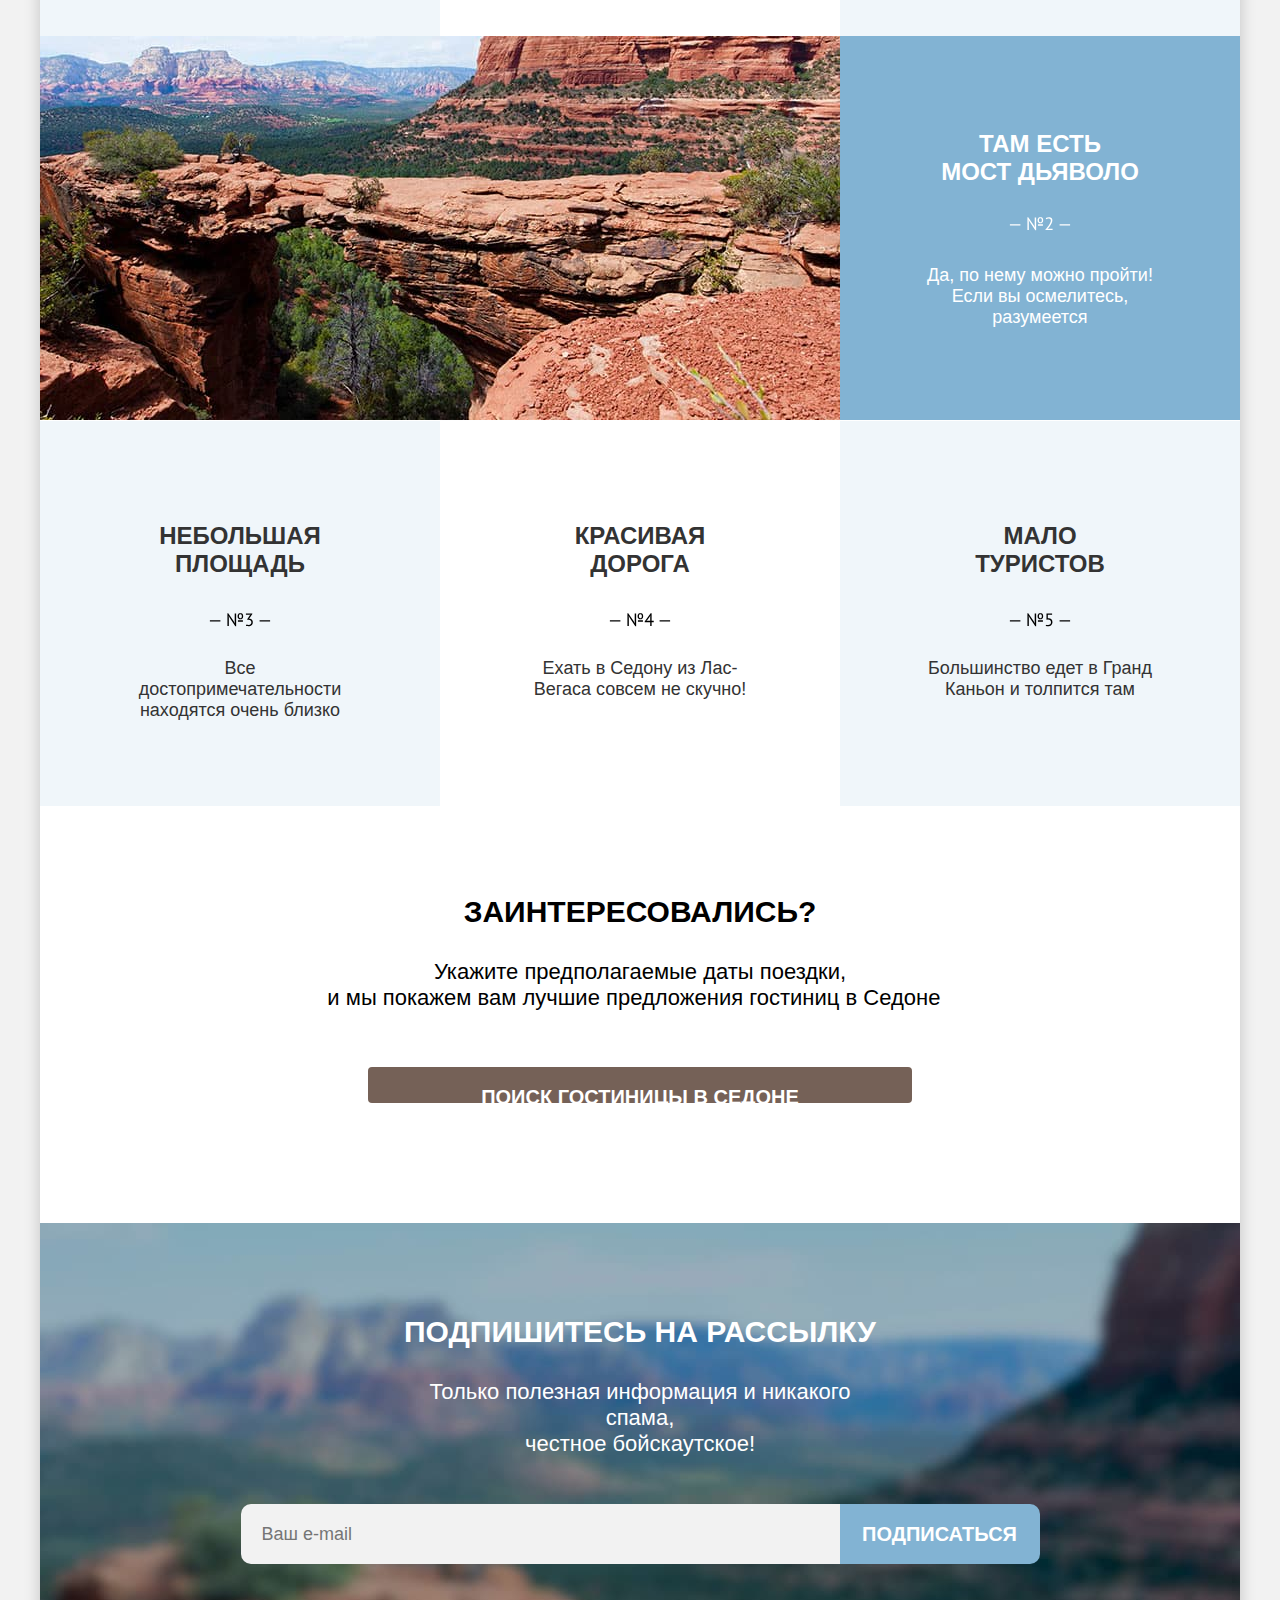
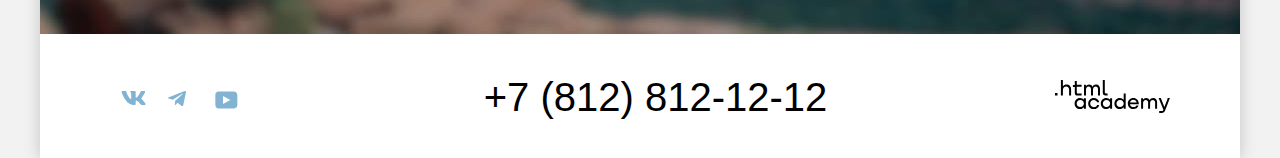
==== commit ab4c4ef9: "Вносит правки в проект" ====
--- a/index.html
+++ b/index.html
@@ -4,6 +4,8 @@
     <meta charset="utf-8">
     <title>HTML Academy: Седона</title>
     <link rel="stylesheet" href="./styles/styles.css">
+    <link rel="icon" href="favicon.ico">
+    <link rel="icon" type="image/png" sizes="32x32" href="images/favicon.png">
   </head>
 
 <body>
@@ -12,7 +14,7 @@
     <header class="page-header">
       <nav class="navigation">
         <a class="navigation-logo">
-          <img class="logo" src="images/sedona.svg" width="139" height="70" alt="Логотип СЕДОНА">
+          <img class="logo" src="images/sedona.svg" width="139" height="70" alt="Логотип сайта туристического городка СЕДОНА.">
         </a>
 
         <ul class="navigation-list">
@@ -26,7 +28,7 @@
             <a class="navigation-link" href="catalog.html">Гостиницы</a>
           </li>
         </ul>
-      
+
         <ul class="navigation-user-list">
           <li class="navigation-user-item">
             <a class="navigation-user-link" href="images/search.svg">
@@ -42,7 +44,7 @@
             </a>
           </li>
           <li class="navigation-item-button">
-            <a class="button navigation-user-button" href="#">ХОЧУ СЮДА!</a>
+            <button class="button navigation-user-button" href="#">ХОЧУ СЮДА!</button>
           </li>
         </ul>
       </nav>
@@ -72,7 +74,7 @@
               <p class="advantages-item-features">Седона — не аттракцион для туристов, там течёт своя жизнь</p>
               </div>
             <div class="advantages-item-pic">
-             <img src="images/town.jpg" width="800" height="384"  alt="Фотография городка">
+             <img src="images/town.jpg" width="800" height="384"  alt="Фотография городка.">
             </div>
           </div>
 
@@ -80,7 +82,7 @@
            <li class="advantages-item advantages-housing">
             <div class="advantages-sublist-wrapper">
               <div class="advantages-sublist-pic">
-                <img src="images/house.svg" width="75" height="76"  alt="Изображение домик">
+                <img src="images/house.svg" width="75" height="76"  alt="Изображение домик.">
               </div>
               <h4 class="advantages-sublist-title">Жильё</h4>
               <p class="advantages-description-desc">Рекомендуем пожить<br>в настоящем мотеле,<br>всё как в кино!</p>
@@ -89,7 +91,7 @@
            <li class="advantages-item advantages-meal">
             <div class="advantages-sublist-wrapper">
              <div class="advantages-sublist-pic">
-                <img src="images/food.svg" width="75" height="76"  alt="Изображение бургера">
+                <img src="images/food.svg" width="75" height="76"  alt="Изображение бургера.">
              </div>
                 <h4 class="advantages-sublist-title">Еда</h4>
              <p class="advantages-description-desc">Всегда заказывайте<br> топовый фирменный бургер, <br> вы не разочаруетесь!</p>
@@ -151,13 +153,13 @@
       <section class="appointment">
         <h2 class="appointment-title">Заинтересовались?</h2>
         <p class="appointment-interested">Укажите предполагаемые даты поездки,<br>и мы покажем вам лучшие предложения гостиниц в Седоне&nbsp;&nbsp;</p>
-        <a class="button appointment-button" href="#">ПОИСК ГОСТИНИЦЫ В СЕДОНЕ</a>
+        <button class="button appointment-button" href="#">ПОИСК ГОСТИНИЦЫ В СЕДОНЕ</button>
       </section>
 
 <!--Подписка-->
     <section class="newsletter">
       <h2 class="newsletter-title">Подпишитесь на рассылку</h2>
-      <p class="newsletter-text">Только полезная информация и никакого спама,<br> честное бойскаутское!</p>
+      <p class="newsletter-text">Только полезная информация и никакого спама,<br>честное бойскаутское!</p>
       <form class="newsletter-form" action="https://echo.htmlacademy.ru/" method="post">
         <label class="visually-hidden" for="newsletter-email">Email</label>
         <input class="field-email" placeholder="Ваш e-mail" type="email" name="newsletter-email" id="newsletter-email" required>
@@ -197,6 +199,7 @@
   <div class="logo-academy">
     <a class="htmlacademy-link" href="https://htmlacademy.ru/">
       <svg class="htmlacademy-link" width="115" height="33" viewBox="0 0 115 33" fill="none" xmlns="http://www.w3.org/2000/svg"><path d="M0 12.9v2.6h2.5v-2.6H0ZM11.6 4.5c-1.6 0-2.8.7-3.6 1.7h-.1V0h-2v15.5h2v-5.3c0-2.1 1.3-3.6 3.3-3.6 1.8 0 2.9 1.4 2.9 3.2v5.7h2V9.4c.1-3-1.8-4.9-4.5-4.9ZM26.6 4.8h-4.8V1.1h-2v3.8h-1.9v2h1.9v6c0 1.7 1 2.7 2.7 2.7h4.1v-2h-3.7c-.7 0-1.1-.4-1.1-1.1V6.8h4.8v-2ZM41.1 4.6c-1.6 0-2.9.8-3.5 2.1h-.1c-.6-1.2-1.8-2.1-3.4-2.1-1.4 0-2.5.8-3.1 1.8h-.1V4.8H29v10.6h2V10c0-2 1-3.5 2.6-3.5 1.5 0 2.4 1 2.4 2.6v6.3h2V9.8c0-2.4 1.4-3.3 2.6-3.3 1.5 0 2.4 1 2.4 2.6v6.3h2V8.9c.1-2.5-1.4-4.3-3.9-4.3ZM47.8 12.7c0 1.7 1 2.7 2.8 2.7h2v-2h-1.7c-.7 0-1.1-.4-1.1-1.1V0h-2v12.7ZM28.9 19.7c-.9-1.1-2.2-1.8-3.9-1.8-3.1 0-5.4 2.3-5.4 5.6s2.3 5.6 5.4 5.6c1.8 0 3-.8 3.8-1.9h.1v1.6h2V18.2h-2v1.5Zm-3.6 7.4c-2.2 0-3.6-1.6-3.6-3.6s1.4-3.6 3.6-3.6 3.6 1.6 3.6 3.6c0 1.9-1.4 3.6-3.6 3.6ZM44.2 22c-.5-2.4-2.6-4.1-5.4-4.1-3.4 0-5.6 2.5-5.6 5.6 0 3.1 2.2 5.6 5.6 5.6 2.8 0 4.9-1.8 5.4-4.2h-2.1c-.4 1.3-1.7 2.3-3.3 2.3-2.2 0-3.6-1.6-3.6-3.6s1.4-3.6 3.6-3.6c1.6 0 2.8 1 3.3 2.2h2.1V22ZM55.1 19.7c-.9-1.1-2.2-1.8-3.9-1.8-3.1 0-5.4 2.3-5.4 5.6s2.3 5.6 5.4 5.6c1.8 0 3-.8 3.8-1.9h.1v1.6h2V18.2h-2v1.5Zm-3.6 7.4c-2.2 0-3.6-1.6-3.6-3.6s1.4-3.6 3.6-3.6 3.6 1.6 3.6 3.6c0 1.9-1.5 3.6-3.6 3.6ZM68.7 19.8c-.9-1.1-2.2-1.9-3.9-1.9-3.1 0-5.4 2.3-5.4 5.6s2.2 5.6 5.4 5.6c1.7 0 3-.8 3.8-1.8h.1v1.5h2V13.4h-2v6.4Zm-3.6 7.3c-2.2 0-3.6-1.6-3.6-3.6s1.4-3.6 3.6-3.6 3.6 1.6 3.6 3.6c-.1 2-1.5 3.6-3.6 3.6ZM78.3 17.9c-3.3 0-5.5 2.5-5.5 5.6 0 3 2.1 5.6 5.5 5.6 2.5 0 4.5-1.3 5.2-3.6h-2.1c-.5 1-1.6 1.6-3 1.6-1.9 0-3.3-1.3-3.4-2.9h8.8c.2-3.6-2-6.3-5.5-6.3Zm0 1.9c1.7 0 3 1 3.3 2.6h-6.5c.3-1.5 1.5-2.6 3.2-2.6ZM98.2 17.9c-1.6 0-2.9.8-3.6 2h-.1c-.6-1.2-1.8-2-3.4-2-1.4 0-2.5.7-3.1 1.8v-1.5h-1.9v10.6h2v-5.4c0-2 1-3.4 2.6-3.5 1.5 0 2.4 1 2.4 2.6v6.3h2v-5.6c0-2.4 1.4-3.3 2.6-3.3 1.5 0 2.4 1 2.4 2.6v6.3h2v-6.5c.1-2.6-1.4-4.4-3.9-4.4ZM109.4 27l-3.6-8.9h-2.2l4.8 11.6c-.3.9-.7 1.2-1.7 1.2h-2.5v2h2.5c1.8 0 2.8-.8 3.5-2.6l4.7-12.2h-2.1l-3.4 8.9Z"/></svg>
+      <span class="visually-hidden">Сделано в HTML-academy.</span>
     </a>
   </div>
 </div>
@@ -213,11 +216,11 @@
     <section class="modal-content">
       <form class="modal-content" action="https://echo.htmlacademy.ru/" method="post">
         <h2 class="modal-title">Поиск гостиницы в Седоне</h2>
-        
+
         <div class="form-arrival-date">
           <label class="form-date-title" for="arrival-date">Дата Заезда:</label>
           <div class="field-date-button">
-            <div class="field-input-arrival-date"> 
+            <div class="field-input-arrival-date">
               <input class="field-input-date" id="arrival-date" type="text"  placeholder="Укажите дату">
               <button class="data-button" type="button">
                 <span class="visually-hidden">Календарь.</span>
@@ -230,7 +233,7 @@
         <div class="form-arrival-date">
           <label class="form-date-title" for="arrival-date">Дата Выезда:</label>
           <div class="field-date-button">
-            <div class="field-input-arrival-date"> 
+            <div class="field-input-arrival-date">
               <input class="field-input-date" id="departure" type="text"  placeholder="Укажите дату">
               <button class="data-button" type="button">
                 <span class="visually-hidden">Календарь.</span>
--- a/styles/styles.css
+++ b/styles/styles.css
@@ -17,6 +17,7 @@
 
 html {
   height: 100%;
+  box-sizing: border-box;
 }
 
 body {
@@ -28,7 +29,7 @@
   background-color: #F2F2F2;
   margin: 0;
 }
-  
+
 
 .visually-hidden {
   position: absolute;
@@ -43,6 +44,7 @@
 
 .container {
   width: 1200px;
+  min-height: 100%;
   margin: 0 auto;
   background: #FFFFFF;
   box-shadow: 0 0 15px rgba(0, 0, 0, 0.2);
@@ -74,6 +76,7 @@
 
 .navigation {
   display: flex;
+  width: 1060px;
   margin: 0 auto;
   min-height: 65px;
 }
@@ -94,6 +97,7 @@
 }
 
 .navigation-link {
+  position: relative;
   display: block;
   padding: 20px 17px;
   font-weight: 700;
@@ -102,7 +106,6 @@
   text-align: center;
   color: #000000;
   text-decoration: none;
-  position: relative;
 }
 
 .navigation-user-list {
@@ -198,6 +201,8 @@
 
   .navigation-user-button:focus {
     background: #615048;
+    box-shadow: 0 0 0 3px #83b3d3;
+    outline: none
   }
 
   .navigation-user-button:active {
@@ -303,12 +308,12 @@
 }
 
 .reasons-item .reasons-item-road {
-  padding-left: 83px; 
+  padding-left: 83px;
   padding-right: 83px;
 }
 
 /*.reasons-item-road {
-  padding-left: 0; 
+  padding-left: 0;
   padding-right: 83px;
 }*/
 
@@ -351,7 +356,7 @@
   flex-direction: column;
   align-items: center;
 }
-  
+
 .advantages-sublist-pic {
   width: 400px;
   min-height: 85px;
@@ -445,7 +450,7 @@
   margin-top: 88px;
   text-transform: uppercase;
   align-self: center;
-  box-sizing: border-box;  
+  box-sizing: border-box;
 }
 
 .appointment-interested  {
@@ -463,7 +468,7 @@
   background: #756157;
   width: 544px;
   height: 36px;
-  padding: 12px 15px; 
+  padding: 12px 15px;
   font-weight: 700;
   font-size: 20px;
   line-height: 36px;
@@ -697,7 +702,6 @@
 .htmlacademy-link:active {
   fill: rgba(117, 97, 87, 0.3);
 }
-
 
 /*Модальное окно*/
 
@@ -776,7 +780,6 @@
 
 .form-arrival-date {
   display: flex;
-
 }
 
 .form-date-title {
@@ -790,11 +793,11 @@
   width: 388px;
  }
 
- .field-input-arrival-date {
-    position: relative;
-    width: calc(100%-155px);
-    min-height: 50px;
- }
+.field-input-arrival-date {
+  position: relative;
+  width: calc(100%-155px);
+  min-height: 50px;
+}
 
 .field-input-date {
   width: 100%;
@@ -1128,7 +1131,7 @@
   font-weight: 400;
   font-size: 16px;
   line-height: 21px;
-  
+
 }
 
 .breadcrumbs-link-index:hover {
@@ -1450,13 +1453,20 @@
 }
 
 .button-apply {
+  display: inline-block;
   width: 160px;
-  height: 48px;
-  padding: 0;
-  font-weight: 700;
-  background: #82B3D3;
+  min-height: 48px;
+  margin-bottom: 14px;
+  font-family: "PT Sans", sans-serif;
+  font-size: 16px;
+  line-height: 21px;
+  font-weight: 700;
   text-transform: uppercase;
-  margin-top: 60px;
+  background-color: #83b3d3;
+  color: #ffffff;
+  border: none;
+  border-radius: 4px;
+  cursor: pointer;
 }
 
 .button-apply:hover {
@@ -1568,17 +1578,17 @@
 
 .card-grid-toggle:hover {
   border: 2px solid #000000;
-   border-radius: 4px;
+  border-radius: 4px;
  }
 
- .card-grid-toggle:focus {
+.card-grid-toggle:focus {
   border: 2px solid #68A2CA;
   border-radius: 4px;
  }
 
- .card-grid-toggle:active {
+.card-grid-toggle:active {
   border: 2px solid #000000;
-   border-radius: 4px;
+  border-radius: 4px;
  }
 
 .button-light {
@@ -1594,6 +1604,7 @@
   margin-bottom: 64px;
   padding: 0;
   gap: 18px;
+  min-height: 867px;
 }
 
 figure {
@@ -1602,6 +1613,8 @@
 }
 
 .results-card {
+  display: flex;
+  flex-direction: column;
   padding-right: 38px;
 }
 
@@ -1612,6 +1625,8 @@
 }
 
 .results-card-link {
+  width: 300px;
+  min-height: 28px;
   text-decoration: none;
 }
 
@@ -1637,6 +1652,10 @@
 .results-card-price p {
   width: 140px;
   margin-right: 20px;
+}
+
+.results-card-image {
+  margin-top: 5px;
 }
 
 .results-card-image-inner {
@@ -1723,12 +1742,24 @@
 /* Пагинация*/
 .pagination-container {
   display: flex;
-  position: relative;
+  /*position: relative;*/
   min-height: 115px;
-}
+  border-top: 1px solid #E6E6E6;
+  width: 1055px;
+  align-items: center;
+  margin: 0 70px 0 70px;
+
+}
+
+.pagination-line {
+  border: 1px solid #E6E6E6;
+  transform: rotate(180deg);
+  width: 1055;
+}
+
 
 .pagination {
-  position: absolute;
+  /*position: absolute;*/
   display: flex;
   width: 368;
   margin: 0;
@@ -1737,6 +1768,7 @@
   top: 70px;
   left: 75px;
 }
+
 
 .pagination-item:not(:last-child) {
   margin-right: 8px;
@@ -1773,14 +1805,14 @@
 }
 
 .pagination-quantity {
-  position: absolute;
+  /*position: absolute;*/
   color: #333333;
   font-weight: 400;
   font-size: 18px;
   line-height: 21px;
   margin-left: auto;
-  top: 72px;
-  right: 283px;
+  /*top: 72px;
+  right: 283px;*/
 }
 
 .pagination-current {
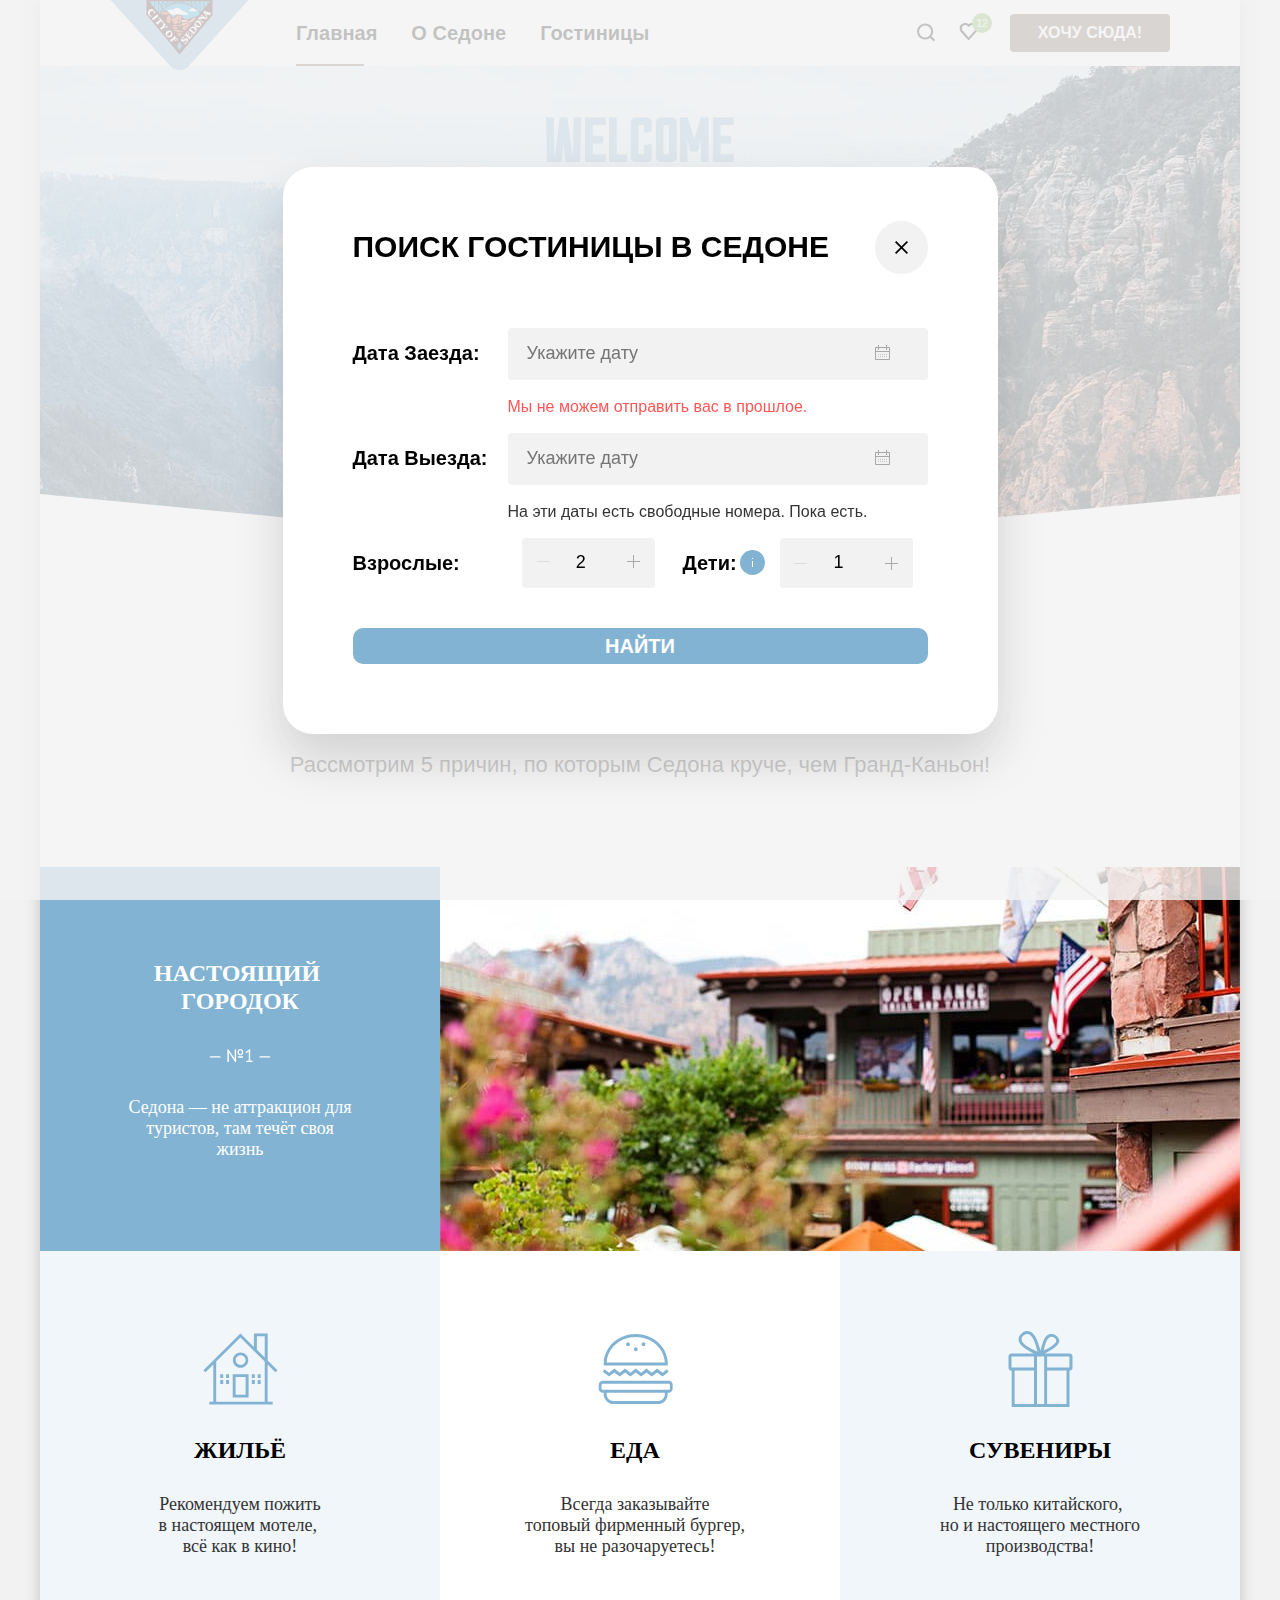
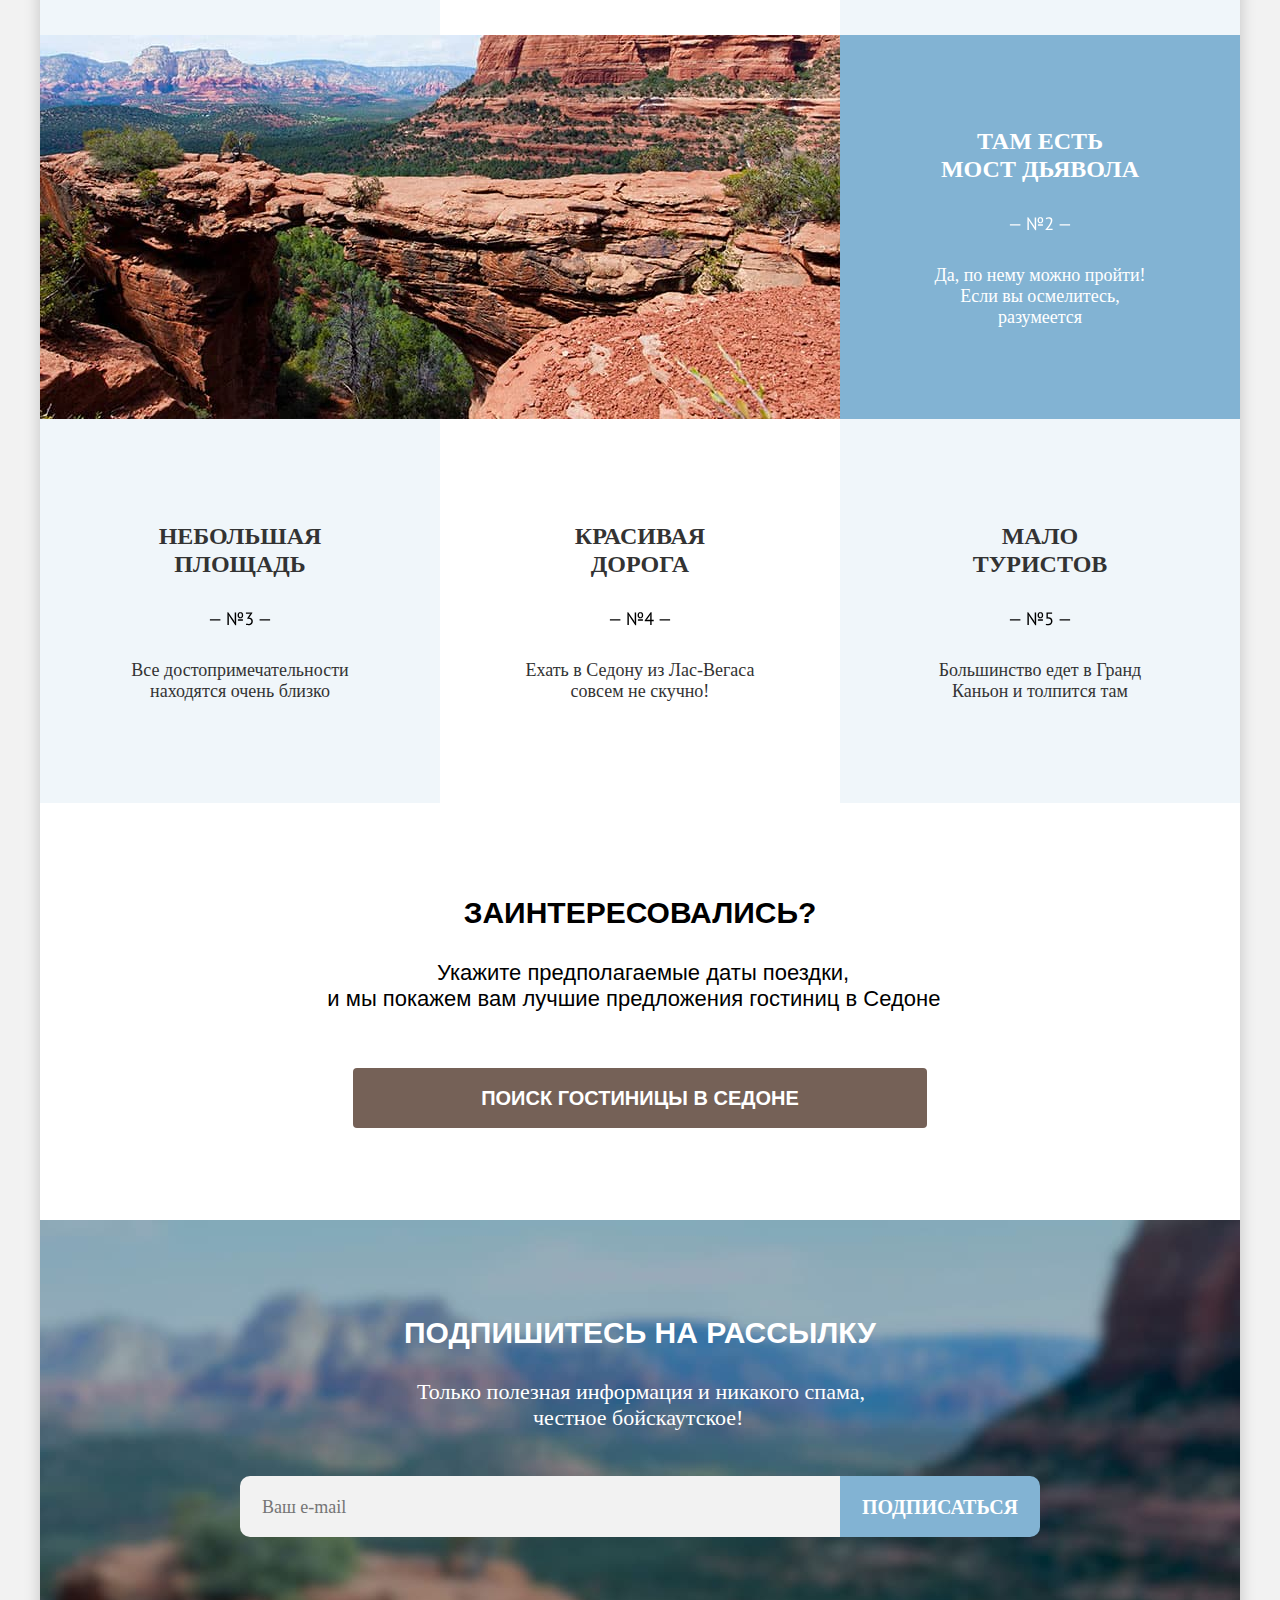
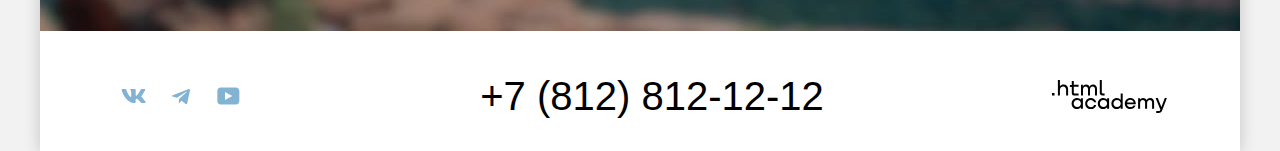
==== commit 85189bf0: "Вносит изменения в проект" ====
--- a/index.html
+++ b/index.html
@@ -44,7 +44,7 @@
             </a>
           </li>
           <li class="navigation-item-button">
-            <button class="button navigation-user-button" href="#">ХОЧУ СЮДА!</button>
+            <a class="button navigation-user-button" href="#">ХОЧУ СЮДА!</a>
           </li>
         </ul>
       </nav>
@@ -52,7 +52,7 @@
 
     <main class="main-container main-index">
         <!--Логотип-->
-      <section class="intro intro-two">
+      <section class="intro">
         <h1 class="visually-hidden">Городок Седона.</h1>
         <img class="logo" src="images/welcome.svg" width="458" height="352" alt="Добро пожаловать в великолепный город Седона!">
 
@@ -69,7 +69,7 @@
           <li class="advantages-item advantages-item-full">
             <div class="advantages-item-wrapper">
               <div class="advantages-item-text">
-              <h3 class="advantages-item-title">Настоящий<br>городок</h3>
+              <h3 class="advantages-item-title">Настоящий&nbsp;<br>городок</h3>
               <svg class="advantages-item-number" width="62" height="14" viewBox="0 0 62 14" fill="none" xmlns="http://www.w3.org/2000/svg"><path d="M.886 7.15h10.512v1.332H.886V7.15Zm28.04.216h5.005v1.332h-5.004V7.366Zm-8.243-2.538-.972-1.89h-.072l.216 1.818V13h-1.44V.202h.792l5.688 8.334.918 1.8h.09l-.198-1.728V.4h1.44v12.798h-.828l-5.634-8.37Zm7.902-1.584c0-.54.072-1.002.216-1.386.144-.384.336-.702.576-.954a2.17 2.17 0 0 1 .882-.54 3.4 3.4 0 0 1 1.116-.18c.396 0 .762.054 1.098.162.348.108.642.282.882.522.252.24.45.558.594.954.144.384.216.858.216 1.422s-.072 1.044-.216 1.44a2.46 2.46 0 0 1-.594.936c-.24.24-.534.414-.882.522a3.57 3.57 0 0 1-1.098.162c-.396 0-.768-.054-1.116-.162a2.268 2.268 0 0 1-.882-.522 2.584 2.584 0 0 1-.576-.936c-.144-.396-.216-.876-.216-1.44Zm1.332 0c0 .72.126 1.236.378 1.548.264.312.624.468 1.08.468.228 0 .432-.03.612-.09.18-.072.33-.18.45-.324.132-.156.228-.36.288-.612.072-.264.108-.594.108-.99s-.036-.72-.108-.972c-.06-.264-.156-.468-.288-.612a.928.928 0 0 0-.45-.324 1.637 1.637 0 0 0-.612-.108c-.456 0-.816.144-1.08.432-.252.276-.378.804-.378 1.584Zm7.334 8.424h2.52V2.956l.18-1.062-.72.846-1.98 1.422-.684-.918 3.96-3.06h.648v11.484h2.466V13h-6.39v-1.332ZM50.597 7.15h10.512v1.332H50.597V7.15Z" fill="#fff"/></svg>
               <p class="advantages-item-features">Седона — не аттракцион для туристов, там течёт своя жизнь</p>
               </div>
@@ -85,16 +85,16 @@
                 <img src="images/house.svg" width="75" height="76"  alt="Изображение домик.">
               </div>
               <h4 class="advantages-sublist-title">Жильё</h4>
-              <p class="advantages-description-desc">Рекомендуем пожить<br>в настоящем мотеле,<br>всё как в кино!</p>
+              <p class="advantages-description-desc">Рекомендуем пожить<br>в настоящем мотеле,&nbsp;<br>всё как в кино!</p>
             </div>
             </li>
            <li class="advantages-item advantages-meal">
             <div class="advantages-sublist-wrapper">
              <div class="advantages-sublist-pic">
-                <img src="images/food.svg" width="75" height="76"  alt="Изображение бургера.">
+                <img class="sublist-pic-meal" src="images/food.svg" width="75" height="76"  alt="Изображение бургера.">
              </div>
-                <h4 class="advantages-sublist-title">Еда</h4>
-             <p class="advantages-description-desc">Всегда заказывайте<br> топовый фирменный бургер, <br> вы не разочаруетесь!</p>
+              <h4 class="advantages-sublist-title sublist-title-meal">Еда</h4>
+             <p class="advantages-description-desc">Всегда заказывайте<br>топовый фирменный бургер,<br>вы не разочаруетесь!</p>
             </div>
             </li>
            <li class="advantages-item advantages-souvenirs">
@@ -103,7 +103,7 @@
               <img src="images/gift.svg" width="75" height="76"  alt="Изображение подарка">
             </div>
             <h4 class="advantages-sublist-title">Сувениры</h4>
-             <p class="advantages-description-desc">Не только китайского,<br> но и настоящего местного производства!</p>
+             <p class="advantages-description-desc">Не только китайского,&nbsp;<br> но и настоящего местного производства!</p>
           </div>
             </li>
           </ul>
@@ -115,7 +115,7 @@
             <img src="images/mountains.jpg" width="800" height="384" alt="Фотография гор">
            </div>
            <div class="advantages-item-text">
-           <h3 class="advantages-item-title">Там есть<br>Мост Дьяволо</h3>
+           <h3 class="advantages-item-title">Там есть<br>Мост Дьяволa</h3>
            <svg class="advantages-item-number" width="62" height="14" viewBox="0 0 62 14" fill="none" xmlns="http://www.w3.org/2000/svg"><path d="M.886 7.15h10.512v1.332H.886V7.15Zm28.04.216h5.005v1.332h-5.004V7.366Zm-8.243-2.538-.972-1.89h-.072l.216 1.818V13h-1.44V.202h.792l5.688 8.334.918 1.8h.09l-.198-1.728V.4h1.44v12.798h-.828l-5.634-8.37Zm7.902-1.584c0-.54.072-1.002.216-1.386.144-.384.336-.702.576-.954a2.17 2.17 0 0 1 .882-.54 3.4 3.4 0 0 1 1.116-.18c.396 0 .762.054 1.098.162.348.108.642.282.882.522.252.24.45.558.594.954.144.384.216.858.216 1.422s-.072 1.044-.216 1.44a2.46 2.46 0 0 1-.594.936c-.24.24-.534.414-.882.522a3.57 3.57 0 0 1-1.098.162c-.396 0-.768-.054-1.116-.162a2.268 2.268 0 0 1-.882-.522 2.584 2.584 0 0 1-.576-.936c-.144-.396-.216-.876-.216-1.44Zm1.332 0c0 .72.126 1.236.378 1.548.264.312.624.468 1.08.468.228 0 .432-.03.612-.09.18-.072.33-.18.45-.324.132-.156.228-.36.288-.612.072-.264.108-.594.108-.99s-.036-.72-.108-.972c-.06-.264-.156-.468-.288-.612a.928.928 0 0 0-.45-.324 1.637 1.637 0 0 0-.612-.108c-.456 0-.816.144-1.08.432-.252.276-.378.804-.378 1.584Zm13.418.018c0 .636-.12 1.29-.36 1.962-.228.66-.534 1.326-.918 1.998a19.573 19.573 0 0 1-1.26 1.98 47.953 47.953 0 0 1-1.404 1.818l-.882.774v.072l1.152-.198h3.924V13h-7.164v-.522c.264-.276.582-.618.954-1.026a28.92 28.92 0 0 0 1.152-1.35c.408-.504.804-1.032 1.188-1.584.396-.564.75-1.134 1.062-1.71a10.2 10.2 0 0 0 .774-1.71 4.976 4.976 0 0 0 .288-1.602c0-.588-.168-1.074-.504-1.458-.336-.396-.846-.594-1.53-.594-.456 0-.9.096-1.332.288-.432.18-.804.39-1.116.63l-.594-1.026c.42-.36.918-.642 1.494-.846a5.514 5.514 0 0 1 1.854-.306c.516 0 .972.078 1.368.234.396.144.732.354 1.008.63s.486.606.63.99c.144.372.216.78.216 1.224Zm7.262 3.888h10.512v1.332H50.597V7.15Z" fill="#fff"/></svg>
             <p class="advantages-item-features">Да, по нему можно пройти! Если вы осмелитесь, разумеется</p>
            </div>
@@ -152,14 +152,14 @@
   <!--Блок поиск-->
       <section class="appointment">
         <h2 class="appointment-title">Заинтересовались?</h2>
-        <p class="appointment-interested">Укажите предполагаемые даты поездки,<br>и мы покажем вам лучшие предложения гостиниц в Седоне&nbsp;&nbsp;</p>
-        <button class="button appointment-button" href="#">ПОИСК ГОСТИНИЦЫ В СЕДОНЕ</button>
+        <p class="appointment-interested">&nbsp;Укажите предполагаемые даты поездки,<br>и мы покажем вам лучшие предложения гостиниц в Седоне&nbsp;&nbsp;</p>
+        <a class="button appointment-button" href="#">ПОИСК ГОСТИНИЦЫ В СЕДОНЕ</a>
       </section>
 
-<!--Подписка-->
+<!--Newsletter-->
     <section class="newsletter">
       <h2 class="newsletter-title">Подпишитесь на рассылку</h2>
-      <p class="newsletter-text">Только полезная информация и никакого спама,<br>честное бойскаутское!</p>
+      <p class="newsletter-text">Только полезная информация и никакого спама,<br>честное бойскаутское!&nbsp;</p>
       <form class="newsletter-form" action="https://echo.htmlacademy.ru/" method="post">
         <label class="visually-hidden" for="newsletter-email">Email</label>
         <input class="field-email" placeholder="Ваш e-mail" type="email" name="newsletter-email" id="newsletter-email" required>
@@ -168,47 +168,50 @@
     </section>
 </main>
 
-<!--Подвал-->
+<!--Footer-->
 <footer class="page-footer">
   <div class="page-footer-container">
+    <div class="footer-social">
     <h3 class="visually-hidden">Социальные сети.</h3>
     <ul class="footer-social-list">
       <li class="footer-social-item">
-        <a class="footer-social-link" href="#">
-          <svg class="footer-social-ikon" aria-hidden="true" focusable="false" width="25" height="14" fill="none" xmlns="http://www.w3.org/2000/svg"><path fill-rule="evenodd" clip-rule="evenodd" d="M24.116.948c.166-.546 0-.948-.795-.948h-2.625c-.668 0-.976.347-1.143.73 0 0-1.335 3.196-3.226 5.272-.612.602-.89.793-1.224.793-.167 0-.418-.191-.418-.738V.948c0-.656-.184-.948-.74-.948H9.817C9.4 0 9.15.304 9.15.593c0 .621.946.765 1.043 2.513v3.798c0 .833-.153.984-.487.984-.89 0-3.055-3.211-4.34-6.885C5.116.288 4.865 0 4.193 0H1.566c-.75 0-.9.347-.9.73 0 .682.89 4.07 4.145 8.551C6.981 12.341 10.036 14 12.82 14c1.67 0 1.875-.368 1.875-1.003v-2.313c0-.737.158-.884.687-.884.39 0 1.057.192 2.615 1.667C19.776 13.216 20.07 14 21.071 14h2.625c.75 0 1.126-.368.91-1.096-.238-.724-1.088-1.775-2.215-3.022-.612-.71-1.53-1.475-1.809-1.858-.389-.491-.278-.71 0-1.147 0 0 3.2-4.426 3.533-5.929h.001Z"/></svg>
-          <span class="visually-hidden">В контакт.</span>
+        <a class="footer-social-link" href="https://vk.com/htmlacademy">
+          <svg class="footer-social-vk" aria-hidden="true" focusable="false" width="25" height="14" fill="none" xmlns="http://www.w3.org/2000/svg"><path fill-rule="evenodd" clip-rule="evenodd" d="M24.116.948c.166-.546 0-.948-.795-.948h-2.625c-.668 0-.976.347-1.143.73 0 0-1.335 3.196-3.226 5.272-.612.602-.89.793-1.224.793-.167 0-.418-.191-.418-.738V.948c0-.656-.184-.948-.74-.948H9.817C9.4 0 9.15.304 9.15.593c0 .621.946.765 1.043 2.513v3.798c0 .833-.153.984-.487.984-.89 0-3.055-3.211-4.34-6.885C5.116.288 4.865 0 4.193 0H1.566c-.75 0-.9.347-.9.73 0 .682.89 4.07 4.145 8.551C6.981 12.341 10.036 14 12.82 14c1.67 0 1.875-.368 1.875-1.003v-2.313c0-.737.158-.884.687-.884.39 0 1.057.192 2.615 1.667C19.776 13.216 20.07 14 21.071 14h2.625c.75 0 1.126-.368.91-1.096-.238-.724-1.088-1.775-2.215-3.022-.612-.71-1.53-1.475-1.809-1.858-.389-.491-.278-.71 0-1.147 0 0 3.2-4.426 3.533-5.929h.001Z"/></svg>
+          <span class="visually-hidden">Vkontakte.</span>
         </a>
       </li>
       <li class="footer-social-item">
-        <a class="footer-social-link" href="#">
-          <svg class="footer-social-ikon" aria-hidden="true" focusable="false" width="18" height="16" fill="none" xmlns="http://www.w3.org/2000/svg"><path d="M16.785.1.84 6.247c-1.088.438-1.08 1.045-.2 1.316L4.735 8.84l9.472-5.976c.448-.273.857-.126.52.172L7.053 9.962H7.05h.002l-.283 4.22c.414 0 .597-.19.829-.413l1.988-1.934 4.136 3.055c.762.42 1.31.204 1.5-.706L17.938 1.39C18.216.276 17.513-.229 16.785.1Z"/></svg>
-          <span class="visually-hidden">Телеграмм.</span>
+        <a class="footer-social-link" href="https://t.me/htmlacademy">
+          <svg class="footer-social-telegram" aria-hidden="true" focusable="false" width="18" height="16" fill="none" xmlns="http://www.w3.org/2000/svg"><path d="M16.785.1.84 6.247c-1.088.438-1.08 1.045-.2 1.316L4.735 8.84l9.472-5.976c.448-.273.857-.126.52.172L7.053 9.962H7.05h.002l-.283 4.22c.414 0 .597-.19.829-.413l1.988-1.934 4.136 3.055c.762.42 1.31.204 1.5-.706L17.938 1.39C18.216.276 17.513-.229 16.785.1Z"/></svg>
+          <span class="visually-hidden">Telegram.</span>
         </a>
       </li>
       <li class="footer-social-item">
-        <a class="footer-social-link" href="#">
-          <svg class="footer-social-ikon" aria-hidden="true" focusable="false" width="23" height="18" fill="none" xmlns="http://www.w3.org/2000/svg"><path d="M18.94.5H3.507C1.647.5.333 2.094.333 3.9v10.094c0 1.912 1.314 3.506 3.174 3.506H19.16c1.642 0 3.174-1.594 3.174-3.4V3.9C22.114 2.094 20.801.5 18.94.5ZM7.995 13.037V4.963L15.328 9l-7.333 4.037Z"/></svg>
-          <span class="visually-hidden">Ютуб.</span>
+        <a class="footer-social-link" href="https://www.youtube.com/user/htmlacademyru">
+          <svg class="footer-social-youtube" aria-hidden="true" focusable="false" width="23" height="18" fill="none" xmlns="http://www.w3.org/2000/svg"><path d="M18.94.5H3.507C1.647.5.333 2.094.333 3.9v10.094c0 1.912 1.314 3.506 3.174 3.506H19.16c1.642 0 3.174-1.594 3.174-3.4V3.9C22.114 2.094 20.801.5 18.94.5ZM7.995 13.037V4.963L15.328 9l-7.333 4.037Z"/></svg>
+          <span class="visually-hidden">Youtube.</span>
         </a>
       </li>
     </ul>
+  </div>
   <section class="contact-info">
     <h3 class="visually-hidden">Телефон.</h3>
     <a class="contact-phone" href="tel:+7(812)812-12-12">+7 (812) 812-12-12</a>
   </section>
-  <div class="logo-academy">
-    <a class="htmlacademy-link" href="https://htmlacademy.ru/">
-      <svg class="htmlacademy-link" width="115" height="33" viewBox="0 0 115 33" fill="none" xmlns="http://www.w3.org/2000/svg"><path d="M0 12.9v2.6h2.5v-2.6H0ZM11.6 4.5c-1.6 0-2.8.7-3.6 1.7h-.1V0h-2v15.5h2v-5.3c0-2.1 1.3-3.6 3.3-3.6 1.8 0 2.9 1.4 2.9 3.2v5.7h2V9.4c.1-3-1.8-4.9-4.5-4.9ZM26.6 4.8h-4.8V1.1h-2v3.8h-1.9v2h1.9v6c0 1.7 1 2.7 2.7 2.7h4.1v-2h-3.7c-.7 0-1.1-.4-1.1-1.1V6.8h4.8v-2ZM41.1 4.6c-1.6 0-2.9.8-3.5 2.1h-.1c-.6-1.2-1.8-2.1-3.4-2.1-1.4 0-2.5.8-3.1 1.8h-.1V4.8H29v10.6h2V10c0-2 1-3.5 2.6-3.5 1.5 0 2.4 1 2.4 2.6v6.3h2V9.8c0-2.4 1.4-3.3 2.6-3.3 1.5 0 2.4 1 2.4 2.6v6.3h2V8.9c.1-2.5-1.4-4.3-3.9-4.3ZM47.8 12.7c0 1.7 1 2.7 2.8 2.7h2v-2h-1.7c-.7 0-1.1-.4-1.1-1.1V0h-2v12.7ZM28.9 19.7c-.9-1.1-2.2-1.8-3.9-1.8-3.1 0-5.4 2.3-5.4 5.6s2.3 5.6 5.4 5.6c1.8 0 3-.8 3.8-1.9h.1v1.6h2V18.2h-2v1.5Zm-3.6 7.4c-2.2 0-3.6-1.6-3.6-3.6s1.4-3.6 3.6-3.6 3.6 1.6 3.6 3.6c0 1.9-1.4 3.6-3.6 3.6ZM44.2 22c-.5-2.4-2.6-4.1-5.4-4.1-3.4 0-5.6 2.5-5.6 5.6 0 3.1 2.2 5.6 5.6 5.6 2.8 0 4.9-1.8 5.4-4.2h-2.1c-.4 1.3-1.7 2.3-3.3 2.3-2.2 0-3.6-1.6-3.6-3.6s1.4-3.6 3.6-3.6c1.6 0 2.8 1 3.3 2.2h2.1V22ZM55.1 19.7c-.9-1.1-2.2-1.8-3.9-1.8-3.1 0-5.4 2.3-5.4 5.6s2.3 5.6 5.4 5.6c1.8 0 3-.8 3.8-1.9h.1v1.6h2V18.2h-2v1.5Zm-3.6 7.4c-2.2 0-3.6-1.6-3.6-3.6s1.4-3.6 3.6-3.6 3.6 1.6 3.6 3.6c0 1.9-1.5 3.6-3.6 3.6ZM68.7 19.8c-.9-1.1-2.2-1.9-3.9-1.9-3.1 0-5.4 2.3-5.4 5.6s2.2 5.6 5.4 5.6c1.7 0 3-.8 3.8-1.8h.1v1.5h2V13.4h-2v6.4Zm-3.6 7.3c-2.2 0-3.6-1.6-3.6-3.6s1.4-3.6 3.6-3.6 3.6 1.6 3.6 3.6c-.1 2-1.5 3.6-3.6 3.6ZM78.3 17.9c-3.3 0-5.5 2.5-5.5 5.6 0 3 2.1 5.6 5.5 5.6 2.5 0 4.5-1.3 5.2-3.6h-2.1c-.5 1-1.6 1.6-3 1.6-1.9 0-3.3-1.3-3.4-2.9h8.8c.2-3.6-2-6.3-5.5-6.3Zm0 1.9c1.7 0 3 1 3.3 2.6h-6.5c.3-1.5 1.5-2.6 3.2-2.6ZM98.2 17.9c-1.6 0-2.9.8-3.6 2h-.1c-.6-1.2-1.8-2-3.4-2-1.4 0-2.5.7-3.1 1.8v-1.5h-1.9v10.6h2v-5.4c0-2 1-3.4 2.6-3.5 1.5 0 2.4 1 2.4 2.6v6.3h2v-5.6c0-2.4 1.4-3.3 2.6-3.3 1.5 0 2.4 1 2.4 2.6v6.3h2v-6.5c.1-2.6-1.4-4.4-3.9-4.4ZM109.4 27l-3.6-8.9h-2.2l4.8 11.6c-.3.9-.7 1.2-1.7 1.2h-2.5v2h2.5c1.8 0 2.8-.8 3.5-2.6l4.7-12.2h-2.1l-3.4 8.9Z"/></svg>
-      <span class="visually-hidden">Сделано в HTML-academy.</span>
+
+  <div class="footer-logo-htmlacademy">
+    <a class="logo-htmlacademy" href="https://htmlacademy.ru/">
+      <svg class="htmlacademy-logo-icon" width="115" height="33" viewBox="0 0 115 33" fill="none" xmlns="http://www.w3.org/2000/svg"><path d="M0 12.9v2.6h2.5v-2.6H0ZM11.6 4.5c-1.6 0-2.8.7-3.6 1.7h-.1V0h-2v15.5h2v-5.3c0-2.1 1.3-3.6 3.3-3.6 1.8 0 2.9 1.4 2.9 3.2v5.7h2V9.4c.1-3-1.8-4.9-4.5-4.9ZM26.6 4.8h-4.8V1.1h-2v3.8h-1.9v2h1.9v6c0 1.7 1 2.7 2.7 2.7h4.1v-2h-3.7c-.7 0-1.1-.4-1.1-1.1V6.8h4.8v-2ZM41.1 4.6c-1.6 0-2.9.8-3.5 2.1h-.1c-.6-1.2-1.8-2.1-3.4-2.1-1.4 0-2.5.8-3.1 1.8h-.1V4.8H29v10.6h2V10c0-2 1-3.5 2.6-3.5 1.5 0 2.4 1 2.4 2.6v6.3h2V9.8c0-2.4 1.4-3.3 2.6-3.3 1.5 0 2.4 1 2.4 2.6v6.3h2V8.9c.1-2.5-1.4-4.3-3.9-4.3ZM47.8 12.7c0 1.7 1 2.7 2.8 2.7h2v-2h-1.7c-.7 0-1.1-.4-1.1-1.1V0h-2v12.7ZM28.9 19.7c-.9-1.1-2.2-1.8-3.9-1.8-3.1 0-5.4 2.3-5.4 5.6s2.3 5.6 5.4 5.6c1.8 0 3-.8 3.8-1.9h.1v1.6h2V18.2h-2v1.5Zm-3.6 7.4c-2.2 0-3.6-1.6-3.6-3.6s1.4-3.6 3.6-3.6 3.6 1.6 3.6 3.6c0 1.9-1.4 3.6-3.6 3.6ZM44.2 22c-.5-2.4-2.6-4.1-5.4-4.1-3.4 0-5.6 2.5-5.6 5.6 0 3.1 2.2 5.6 5.6 5.6 2.8 0 4.9-1.8 5.4-4.2h-2.1c-.4 1.3-1.7 2.3-3.3 2.3-2.2 0-3.6-1.6-3.6-3.6s1.4-3.6 3.6-3.6c1.6 0 2.8 1 3.3 2.2h2.1V22ZM55.1 19.7c-.9-1.1-2.2-1.8-3.9-1.8-3.1 0-5.4 2.3-5.4 5.6s2.3 5.6 5.4 5.6c1.8 0 3-.8 3.8-1.9h.1v1.6h2V18.2h-2v1.5Zm-3.6 7.4c-2.2 0-3.6-1.6-3.6-3.6s1.4-3.6 3.6-3.6 3.6 1.6 3.6 3.6c0 1.9-1.5 3.6-3.6 3.6ZM68.7 19.8c-.9-1.1-2.2-1.9-3.9-1.9-3.1 0-5.4 2.3-5.4 5.6s2.2 5.6 5.4 5.6c1.7 0 3-.8 3.8-1.8h.1v1.5h2V13.4h-2v6.4Zm-3.6 7.3c-2.2 0-3.6-1.6-3.6-3.6s1.4-3.6 3.6-3.6 3.6 1.6 3.6 3.6c-.1 2-1.5 3.6-3.6 3.6ZM78.3 17.9c-3.3 0-5.5 2.5-5.5 5.6 0 3 2.1 5.6 5.5 5.6 2.5 0 4.5-1.3 5.2-3.6h-2.1c-.5 1-1.6 1.6-3 1.6-1.9 0-3.3-1.3-3.4-2.9h8.8c.2-3.6-2-6.3-5.5-6.3Zm0 1.9c1.7 0 3 1 3.3 2.6h-6.5c.3-1.5 1.5-2.6 3.2-2.6ZM98.2 17.9c-1.6 0-2.9.8-3.6 2h-.1c-.6-1.2-1.8-2-3.4-2-1.4 0-2.5.7-3.1 1.8v-1.5h-1.9v10.6h2v-5.4c0-2 1-3.4 2.6-3.5 1.5 0 2.4 1 2.4 2.6v6.3h2v-5.6c0-2.4 1.4-3.3 2.6-3.3 1.5 0 2.4 1 2.4 2.6v6.3h2v-6.5c.1-2.6-1.4-4.4-3.9-4.4ZM109.4 27l-3.6-8.9h-2.2l4.8 11.6c-.3.9-.7 1.2-1.7 1.2h-2.5v2h2.5c1.8 0 2.8-.8 3.5-2.6l4.7-12.2h-2.1l-3.4 8.9Z"/></svg>
+      <span class="visually-hidden">Логотип HTML-academy.</span>
     </a>
   </div>
 </div>
 </footer>
 
-<!--Модальное окно-->
+<!--Modal window-->
 
 <div class="modal-container modal-container-close">
-  <div class="modal modal-auth">
+  <div class="modal modal-search">
       <button class="modal-close-button" type="button">
         <span class="visually-hidden">Закрыть.</span>
       </button>
@@ -273,14 +276,14 @@
           <button class="btn-minus-plus" type="button">
             <svg class="icon-minus" width="13" height="13" viewBox="0 0 13 1" fill="none" xmlns="http://www.w3.org/2000/svg"><path opacity=".3" d="M0 0v1h13V0H0Z"/></svg>
           </button>
-          <input class="visiters-number" type="number" value="1" id="appointment-date" >
+          <input class="visiters-number" type="number" value="1" >
           <button class="btn-minus-plus">
             <svg class="icon-plus" width="13" height="13" viewBox="0 0 13 13" fill="none" xmlns="http://www.w3.org/2000/svg"><path d="M13 6H7V0H6v6H0v1h6v6h1V7h6V6Z"/></svg>
           </button>
         </div>
       </div>
       </div>
-      <button class="button button-search" href="#">Найти</button>
+      <button class="button button-search">Найти</button>
     </form>
   </section>
 </div>
--- a/styles/styles.css
+++ b/styles/styles.css
@@ -29,7 +29,6 @@
   background-color: #F2F2F2;
   margin: 0;
 }
-
 
 .visually-hidden {
   position: absolute;
@@ -133,12 +132,11 @@
   left: -10px;
 }
 
-
 .navigation-user-counter {
   display: flex;
   position: absolute;
-  top: 14px;
-  left: 25px;
+  top: 13px;
+  left: 24px;
   font-weight: 400;
   font-size: 10px;
   line-height: 13px;
@@ -155,7 +153,7 @@
 .navigation-user-icon {
   position: absolute;
   top: 23px;
-  left: 12px;
+  left: 11px;
   fill:  #000000;
 }
 
@@ -172,7 +170,7 @@
   bottom: 0;
   height: 2px;
   background-color: #756157;
-  top: 99%;
+  top: 97%;
   content: "";
   min-width: 68px;
   margin: 0;
@@ -199,18 +197,18 @@
   background: #615048;
 }
 
-  .navigation-user-button:focus {
-    background: #615048;
-    box-shadow: 0 0 0 3px #83b3d3;
-    outline: none
-  }
-
-  .navigation-user-button:active {
-    color: rgba(255, 255, 255, 0.3);
-    background: #756157;
-  }
-
-/*Рекламный блок*/
+.navigation-user-button:focus {
+  background: #615048;
+  box-shadow: 0 0 0 3px #83b3d3;
+  outline: none
+}
+
+.navigation-user-button:active {
+  color: rgba(255, 255, 255, 0.3);
+  background: #756157;
+}
+
+/**/
   .intro {
     background: url("../images/divider.svg") left 0 bottom 0,
     url("../images/background-mountains.jpg") center/cover;
@@ -244,14 +242,10 @@
   color: #333333;
 }
 
-.intro-decorative {
-  position: absolute;
-  transform: translate(-50%, 31%);
-}
-
 .advantages-item {
+  font-family: 'PT Sans';
   width: 400px;
-  min-height: 385px;
+  min-height: 384px;
   font-size: 30px;
 }
 
@@ -265,8 +259,8 @@
   display: flex;
   flex-direction: column;
   align-items: center;
-  width: 230px;
-  padding-top: 94px;
+  width: 400px;
+  padding-top: 92px;
   margin-right: auto;
   margin-left: auto;
   color: #FFFFFF;
@@ -278,13 +272,14 @@
   align-items: center;
   width: 230px;
   min-height: 223px;
-  margin-top: 101px;
+  margin-top: 103px;
   margin-right: auto;
   margin-left: auto;
   color: #333333;
 }
 
 .advantages-item-title {
+  font-family: 'PT Sans';
   font-weight: 700;
   font-size: 24px;
   line-height: 28px;
@@ -297,26 +292,20 @@
   font-weight: 400;
   font-size: 18px;
   line-height: 21px;
-  padding: 31px 0 34px 0;
+  padding: 34px 0 34px 0;
 }
 
 .advantages-number {
   font-weight: 400;
   font-size: 18px;
   line-height: 21px;
-  padding: 35px 0 31px 0;
+  padding: 34px 0 34px 0;
 }
 
 .reasons-item .reasons-item-road {
   padding-left: 83px;
   padding-right: 83px;
 }
-
-/*.reasons-item-road {
-  padding-left: 0;
-  padding-right: 83px;
-}*/
-
 
 .advantages-item-features {
   width: 230px;
@@ -363,7 +352,10 @@
   text-align: center;
   padding: 0;
   margin-top: 80px;
-
+}
+
+.sublist-pic-meal {
+  padding-right: 9px;
 }
 
 .advantages-title {
@@ -383,6 +375,14 @@
   line-height: 28px;
   margin: 20px 0 30px 0;
   text-transform: uppercase;
+}
+
+.sublist-title-meal {
+  padding-right: 10px;
+}
+
+.advantages-meal .advantages-description-desc {
+  padding-right: 10px;
 }
 
 .advantages-description-desc {
@@ -434,7 +434,7 @@
 background: rgba(131, 179, 211, 0.2);
 }
 
-/*Заинтересовались*/
+/*Appointment*/
 .appointment {
   display: flex;
   flex-direction: column;
@@ -447,7 +447,7 @@
   font-weight: 700;
   font-size: 30px;
   line-height: 36px;
-  margin-top: 88px;
+  margin-top: 92px;
   text-transform: uppercase;
   align-self: center;
   box-sizing: border-box;
@@ -492,7 +492,7 @@
   color: rgba(255, 255, 255, 0.3);
 }
 
-/*Подписка*/
+/*Newsletter*/
 .newsletter {
   display: flex;
   flex-direction: column;
@@ -511,7 +511,6 @@
   margin: 0;
   min-height: 411px;
   text-align: center;
-  /*background: #FFFFFF;*/
 }
 
 .newsletter-title {
@@ -520,20 +519,20 @@
   line-height: 36px;
   text-transform: uppercase;
   margin: 0;
-  padding-top: 91px;
+  padding-top: 95px;
   color: #FFFFFF;
 }
 
 .newsletter-text {
-  width: 475px;
+  font-family: 'PT Sans';
   font-weight: 400;
   font-size: 22px;
   line-height: 26px;
-  text-align: center;
   color:#FFFFFF;
-  margin-top: 29px;
-  margin-bottom: 47px;
+  margin-top: 28px;
+  margin-bottom: 45px;
   align-self: center;
+  padding-left: 2px;
 }
 
 .newsletter-form {
@@ -546,14 +545,29 @@
   background: #F2F2F2;
   border-radius: 10px 0 0 10px;
   border: none;
+  font-family: 'PT Sans';
   font-weight: 400;
   font-size: 18px;
   line-height: 21px;
   color: #000000;
   align-items: center;
-  padding: 20px 0 19px 21px;
+  padding: 21px 0 19px 22px;
   margin: 0;
   outline: none;
+}
+.field-email:hover {
+  background-color: #e6e6e6;
+}
+
+.field-email:focus {
+  background-color: #e6e6e6;
+  box-shadow: inset 0 0 0 3px #83b3d3;
+  outline: none;
+}
+
+.field-email:not(:placeholder-shown):invalid {
+  background-color: #ffffff;
+  outline: 2px solid #ff5757;
 }
 
 
@@ -564,9 +578,10 @@
   align-items: center;
   text-align: center;
   text-transform: uppercase;
-  font-weight: 700;
-  font-size: 20px;
-  line-height: 36px;
+  font-family: 'PT Sans';
+font-weight: 700;
+font-size: 20px;
+line-height: 36px;
   padding: 12px 15px;
   width: 200px;
   margin: 0;
@@ -584,14 +599,11 @@
   color: #000000;
 }
 
-/*Футер*/
+/*Footer*/
 
 .page-footer {
   background: #FFFFFF;
-  color: #000000;
-  align-items: center;
-  min-height: 120px;
-  padding: 4px 70px 0 70px;
+  /*min-height: 120px;*/
 }
 
 .page-footer-container {
@@ -599,8 +611,13 @@
   width: 1060px;
   margin: 0 auto;
   min-height: 120px;
-  align-items: center;
-  justify-content: space-between;
+}
+
+.footer-social {
+  margin-right: auto;
+  max-width: 142px;
+  min-height: 40px;
+  padding-top: 45px;
 }
 
 .footer-social-list {
@@ -608,63 +625,94 @@
   flex-wrap: wrap;
   list-style-type: none;
   padding: 0;
-  align-items: center;
-  justify-content: center;
-
+  margin: 0;
 }
 
 .footer-social-item {
   width: 47px;
   height: 40px;
-  align-items: center;
-  justify-content: center;
   fill:#83B3D3;
-}
-
-.footer-social-ikon {
-  margin: 0;
-  padding: 13px 11px;
-  fill:#83B3D3;
-}
-.footer-social-ikon:hover {
-  fill: #68A2CA;
-}
-
-.footer-social-ikon:focus {
-  fill: #68A2CA;
-}
-
-.footer-social-ikon:active {
-  fill: rgba(104, 162, 202, 0.3);
-}
-
-.footer-social-item:nth-child(3n) {
-  margin-right: 0;
 }
 
 .footer-social-link {
   display: block;
+  height: 40px;
   background-color:   #FFFFFF;
   background-repeat: no-repeat;
   background-position: center;
   background-size: 24px 14px;
 }
 
+.footer-social-vk {
+  margin: 0;
+  padding: 13px 11px;
+  fill:#83B3D3;
+}
+
+.footer-social-telegram {
+  margin: 0;
+  padding: 13px 15px;
+  fill:#83B3D3;
+}
+
+.footer-social-youtube {
+  margin: 0;
+  padding: 11px 13px;
+  fill:#83B3D3;
+}
+
+.footer-social-youtube:hover {
+  fill: #68A2CA;
+}
+
+.footer-social-youtube:focus {
+  fill: #68A2CA;
+}
+
+.footer-social-youtube:active {
+  fill: rgba(104, 162, 202, 0.3);
+}
+
+.footer-social-telegram:hover {
+  fill: #68A2CA;
+}
+
+.footer-social-telegram:focus {
+  fill: #68A2CA;
+}
+
+.footer-social-telegram:active {
+  fill: rgba(104, 162, 202, 0.3);
+}
+
+.footer-social-vk:hover {
+  fill: #68A2CA;
+}
+
+.footer-social-vk:focus {
+  fill: #68A2CA;
+}
+
+.footer-social-vk:active {
+  fill: rgba(104, 162, 202, 0.3);
+}
+
 .contact-info {
+  display: flex;
   width: 720px;
-  text-align: center;
+  padding-top: 45px;
+  justify-content: center;
 }
 
 .contact-phone {
+  display: block;
   font-weight: 400;
   font-size: 40px;
   line-height: 40px;
   text-transform: uppercase;
-  width: 120px;
-  min-height: 50px;
   color: #000000;
   text-decoration: none;
-  padding-left: 20px;
+  padding-right: 56px;
 }
 
 .contact-phone:hover {
@@ -679,31 +727,30 @@
   color: rgba(117, 97, 87, 0.3);
 }
 
-.logo-academy {
-  /*margin-left: 40px;*/
-  /*text-align: center;*/
-  padding-left: 15px;
-  width: 115px;
+.footer-logo-htmlacademy {
+  padding-left: 12px;
+  width: 118px;
   height: 37px;
-}
-
-.htmlacademy-link {
+  padding-top: 49px;
+}
+
+.htmlacademy-logo-icon {
   fill: #000000;
 }
 
-.htmlacademy-link:hover {
+.htmlacademy-logo-icon:hover {
   fill:  #756157;
 }
 
-.htmlacademy-link:focus {
+.htmlacademy-logo-icon:focus {
   fill: #756157;
 }
 
-.htmlacademy-link:active {
+.htmlacademy-logo-icon:active {
   fill: rgba(117, 97, 87, 0.3);
 }
 
-/*Модальное окно*/
+/*modal window*/
 
 .modal-container {
   position: fixed;
@@ -715,9 +762,11 @@
   background-color: rgba(242, 242, 242, 0.8);
 }
 
-.modal-container-close {
+/*Uncomment below to disable modal-container*/
+
+/*.modal-container-close {
   display: none;
-}
+}*/
 
 .modal {
   position: relative;
@@ -727,6 +776,10 @@
   box-shadow: 0 25px 50px rgba(0, 0, 0, 0.15);
   border-radius: 30px;
   width: 575px;
+}
+
+.modal-search {
+  min-width: 575px;
 }
 
 .modal-title {
@@ -788,9 +841,10 @@
   line-height: 26px;
   text-align: left;
   width: 155px;
+  padding-top: 12px;
 }
  .field-date-button {
-  width: 388px;
+  width: 399px;
  }
 
 .field-input-arrival-date {
@@ -874,7 +928,6 @@
   margin-right: 62px;
   text-align: center;
 }
-
 
 .form-quantity {
   display: flex;
@@ -982,8 +1035,6 @@
   display: block;
 }
 
- /*кнопка -+*/
-
 .quantity-wrapper {
   display: flex;
   background: #F2F2F2;
@@ -1007,7 +1058,6 @@
   fill: rgba(0, 0, 0, 0.3);
 }
 
-
 .btn-minus-plus:hover .icon-plus {
   fill: black;
 }
@@ -1039,7 +1089,6 @@
 .btn-minus-plus:active .icon-minus {
   fill: rgba(0, 0, 0, 0.3);
 }
-
 
 .visiters-number {
   font-weight: 400;
@@ -1091,13 +1140,17 @@
 /*Catalog*/
 
 .catalog-filter-container {
+  display: flex;
+  flex-direction: column;
   background-image: url("../images/background-filter.jpg");
   background-size: 100% auto;
-  min-height: 334px;
-  padding: 35px 70px 35px 70px;
+  background-repeat: no-repeat;
+  min-height: 403px;
+  padding-left: 70px;
 }
 
 .catalog-title {
+  padding-top: 35px;
   font-weight: 700;
   font-size: 60px;
   line-height: 78px;
@@ -1107,14 +1160,12 @@
 
 .breadcrumbs {
   display: flex;
-  width: 110px;
+  width: 115px;
   height: 21px;
-  margin-top: 10px;
-  margin: 0;
+  margin-top: 7px;
   padding: 0;
   color: #FFFFFF;
   list-style-type: none;
-
 }
 
 .breadcrumbs-link-index {
@@ -1123,6 +1174,7 @@
   font-weight: 400;
   font-size: 16px;
   line-height: 21px;
+  padding-right: 6px;
 }
 
 .breadcrumbs-link {
@@ -1131,7 +1183,6 @@
   font-weight: 400;
   font-size: 16px;
   line-height: 21px;
-
 }
 
 .breadcrumbs-link-index:hover {
@@ -1154,7 +1205,7 @@
   fill: rgba(255, 255, 255, 0.6);
 }
 
-.breadcrumbs-link:focus {
+.breadcrumbs-link:focus-visible {
   color: #FFFFFF;
   fill: #FFFFFF;
 }
@@ -1165,9 +1216,8 @@
 }
 
 .breadcrumbs-link-icon {
-  padding: 0;
-}
-
+  padding-right: 10px;
+}
 
 .catalog-filter {
   display: flex;
@@ -1177,7 +1227,8 @@
   flex-wrap: wrap;
   color: #FFFFFF;
   align-items: flex-start;
-  margin-top: 50px;
+  margin-top: 13px;
+  border: none;
 }
 
 .catalog-filter-group {
@@ -1186,11 +1237,38 @@
   margin: 0;
 }
 
+.catalog-filter-group:nth-child(1) {
+  margin-right: 23px;
+  width: 198px;
+}
+
+.catalog-filter-group:nth-child(2) {
+  margin-right: 30px;
+  width: 290px;
+}
+
+.catalog-filter-group:nth-child(3) {
+  position: relative;
+  width: 288px;
+}
+
 .catalog-filter-title {
   font-weight: 700;
   font-size: 20px;
   line-height: 26px;
-  margin-top: 40px;
+  padding: 0;
+}
+
+.catalog-filter-list {
+  display: block;
+  list-style-type: none;
+  align-self: start;
+  padding: 0;
+  margin-top: 28px;
+}
+
+.catalog-filter-item {
+  padding-bottom: 10px;
 }
 
 .control-label {
@@ -1205,7 +1283,8 @@
   margin-bottom: 16px;
   background-color: rgba(255,255,255,0.3);
   border-radius: 2px;
-  margin-top: 27px;
+  margin-top: 28px;
+  outline: none
 }
 
 .range-bar {
@@ -1234,35 +1313,23 @@
 }
 
 .toggle-min  {
-  top: -8px;
+  top: -7px;
 }
 
 .toggle-max {
-  top: -8px;
+  top: -7px;
   right: 0;
 }
 
 .range-wrapper-inputs {
   display: flex;
   border-radius: 4px;
-  margin-top: 34px;
+  margin-top: 37px;
   color: rgba(255,255,255,0.3);
 }
 
-.catalog-filter-list {
-  display: block;
-  list-style-type: none;
-  align-self: start;
-  padding-left: 2px;
-  margin-right: 108px;
-  margin-top: 29px;
-}
-
-.catalog-filter-item {
-  padding-bottom: 9px;
-}
-
 .catalog-filter-label {
+  position: relative;
   display: flex;
   width: 140px;
   height: 43px;
@@ -1270,103 +1337,87 @@
   font-weight: 400;
   font-size: 18px;
   line-height: 21px;
-}
-
-.catalog-filter-label-from {
+  outline: none;
+  border: none;
+}
+
+.range-input-from {
+  max-width: 122px;
+  height: 42px;
   border: 2px solid #FFFFFF;
   border-radius: 4px 0 0 4px;
-}
-
-.catalog-filter-label-from {
-  border-left: 2px solid #FFFFFF;
-  border-top:  2px solid #FFFFFF;
-  border-right: 1px solid #FFFFFF;
-  border-bottom: 2px solid #FFFFFF;
-  border-radius: 4px 0 0 4px;
-}
-
-.catalog-filter-label-before {
-  border-left: 1px solid #FFFFFF;
-  border-top:  2px solid #FFFFFF;
-  border-right: 2px solid #FFFFFF;
-  border-bottom: 2px solid #FFFFFF;
-  border-radius: 0 4px 4px 0;
-}
-
-.catalog-filter-label-from:hover {
-  border: 2px solid #FFFFFF;
-  opacity: 0.6;
-  border-radius: 4px 0 0 4px;
-}
-
-.catalog-filter-label-before:hover {
-  border: 2px solid #FFFFFF;
-  opacity: 0.6;
-  border-radius: 0 4px 4px 0;
-}
-
-.catalog-filter-label-from:focus {
-  border: 2px solid #FFFFFF;
-  box-shadow: 3px #81B3D2;
-  border-radius: 4px 0 0 4px;
-}
-
-.catalog-filter-label-before:focus {
-  border: 2px solid #FFFFFF;
-  box-shadow: 3px #81B3D2;
-  border-radius: 0 4px 4px 0;
-}
-
-.catalog-filter-label-from:active {
-  background: #756257;
-  border: 2px solid #FFFFFF;
-  border-radius: 4px 0 0 4px;
-}
-
-.catalog-filter-label-before:active {
-  background: #756257;
+  background: transparent;
+  color: #ffffff;
+  padding-left: 17px;
+  font-family: "PT Sans";
+  font-size: 18px;
+  line-height: 23px;
+  font-weight: 400;
+  outline: none;
+}
+
+.range-input-before {
+  max-width: 122px;
+  height: 42px;
   border: 2px solid #FFFFFF;
   border-radius: 0 4px 4px 0;
-}
-
-
-.catalog-filter-label-from {
-  border-right: 2px solid #FFFFFF;
-}
-
-.range-input {
-  width: 100px;
-  padding-left: 19px;
-  text-align: left;
-  background-color: transparent;
-  border: none;
-  appearance: textfield;
-  font-weight: 400;
+  background: transparent;
+  color: #ffffff;
+  padding-left: 17px;
+  font-family: "PT Sans";
   font-size: 18px;
-  line-height: 21px;
-  color: #FFFFFF;
+  line-height: 23px;
+  font-weight: 400;
   outline: none;
-}
-
-.range-input:active {
-  border: 0;
-}
-
-.range-input::-webkit-outer-spin-button,
-.range-input::-webkit-inner-spin-button {
+  margin-left: 3px;
+}
+
+.range-from {
+  position: absolute;
+  top: 9px;
+  left: 111px;
+}
+
+.range-before {
+  position: absolute;
+  top: 9px;
+  left: 107px;
+}
+
+.range-input-from:hover,
+.range-input-before:hover {
+  border: 2px solid rgba(255, 255, 255, 0.6);
+}
+
+.range-input-from:focus ,
+.range-input-before:focus {
+  box-shadow: 0 0 0 3px #81b3d2, inset 0 0 0 3px #81b3d2;
+  outline: none;
+}
+
+.range-input-from:active,
+.range-input-before:active {
+  background-color: #756257;
+  border: 2px solid #FFFFFF;
+  box-shadow: none;
+}
+
+.range-input-from::-webkit-outer-spin-button,
+.range-input-from::-webkit-inner-spin-button {
   appearance: none;
   margin: 0;
 }
 
-.filter-legend {
-  margin-left: 70px;
-  width: 288px;
+.range-input-before::-webkit-outer-spin-button,
+.range-input-before::-webkit-inner-spin-button {
+  appearance: none;
+  margin: 0;
 }
 
 .control {
   position: relative;
   display: block;
-  padding-left: 36px;
+  padding-left: 39px;
 }
 
 .control-infrastructure {
@@ -1443,54 +1494,50 @@
 .catalog-filter-button {
   display: flex;
   flex-direction: column;
+  align-items: flex-end;
   font-size: 16px;
   line-height: 20px;
-  text-align: center;
-  margin-left: 69px;
-  border: none;
-  padding: 0;
-  margin-right: 0;
-}
-
-.button-apply {
-  display: inline-block;
+  margin-left: auto;
+  padding-top: 60px;
+  width: 230px;
+}
+
+.button-submit {
   width: 160px;
   min-height: 48px;
-  margin-bottom: 14px;
-  font-family: "PT Sans", sans-serif;
+  margin-bottom: 12px;
+  background-color: #83b3d3;
+  font-family: 'PT Sans';
+  font-style: normal;
+  font-weight: 700;
   font-size: 16px;
-  line-height: 21px;
-  font-weight: 700;
-  text-transform: uppercase;
-  background-color: #83b3d3;
-  color: #ffffff;
-  border: none;
-  border-radius: 4px;
-  cursor: pointer;
-}
-
-.button-apply:hover {
+  line-height: 20px;
+}
+
+.button-submit:hover {
   background: #68A2CA;
 }
 
-.button-apply:active {
+.button-submit:active {
   background: #82B3D3;
   color: rgba(255, 255, 255, 0.3);
 }
 
-.button-apply:focus {
+.button-submit:focus {
   background: #68A2CA;
 }
 
 .button-reset {
+  width: 120px;
+  min-height: 32px;
+  margin-right: 20px;
+  text-transform: none;
+  background:transparent;
+  font-family: 'PT Sans';
+  font-style: normal;
   font-weight: 400;
   font-size: 16px;
   line-height: 20px;
-  color: #FFFFFF;
-  border: none;
-  text-transform: none;
-  background:transparent;
-  padding-top: 21px;
 }
 
 .button-reset:hover {
@@ -1508,27 +1555,18 @@
   border: 0;
 }
 
-
 /*Каталог отелей*/
 
-
-.results-wrap {
-  display: flex;
-  text-align: center;
+.sorting-container {
+  display: flex;
+  align-items: center;
+  min-height: 160px;
+  padding: 0 0 0 71px;
   margin: 0 auto;
-  justify-content: space-between;
-}
-
-.sorting-container {
-  display: flex;
-  padding-top: 62px;
-  padding-left: 72px;
-  padding-bottom: 58px;
-  margin-right: 71px;
-  justify-content: space-between;
-}
-
-.results-title {
+}
+
+.sorting-container-title {
+  display: inline-block;
   font-weight: 700;
   font-size: 30px;
   line-height: 36px;
@@ -1539,35 +1577,61 @@
 }
 
 .select-control {
+  display: flex;
+  align-items: center;
+  padding-left: 17px;
+  color: #333333;
+  min-width: 290px;
+  min-height: 49px;
+  margin-left: 193px;
+  border: 2px solid #E5E5E5;
+  border-radius: 4px;
+  font-family: 'PT Sans';
+  font-style: normal;
   font-weight: 400;
   font-size: 18px;
   line-height: 21px;
-  color: #333333;
-  width: 290px;
-  height: 49px;
-  margin-left: 181px;
-}
-
-.sorting-card-grid {
-  display: flex;
+  margin-top: -3px;
+  background: url("../images/arrow.svg") no-repeat 93% 50%;
+  appearance: none;
+}
+
+.select-control:hover {
+  border: 2px solid #83b3d3;
+}
+
+.select-control:focus-visible {
+  border: 2px solid #83b3d3;
+  outline: none;
+}
+
+.select-control:active {
+  border: 2px solid #e6e6e6;
+  color: rgba(51, 51, 51, 0.3);
+}
+
+.sorting-card-wrapper {
+  display: flex;
+  min-width: 160px;
+  justify-content: flex-end;
+  flex-wrap: wrap;
+  margin-left: 70px;
 }
 
 .card-grid-toggle {
   display: flex;
   align-items: center;
   justify-content: center;
-  width: 56px;
+  width: 44px;
   height: 44px;
   border: 2px solid #E5E5E5;
   border-radius: 4px;
-  flex-direction: column;
-  margin-right: 4px;
-  margin-left: 4px;
+  margin: 0 0 0 8px;
+  background-color: #ffffff;
 }
 
 .card-grid-toggle-current {
   border: 2px solid #000000;
-  border-radius: 4px;
 }
 
 
@@ -1575,11 +1639,6 @@
  border: 2px solid #000000;
   border-radius: 4px;
 }
-
-.card-grid-toggle:hover {
-  border: 2px solid #000000;
-  border-radius: 4px;
- }
 
 .card-grid-toggle:focus {
   border: 2px solid #68A2CA;
@@ -1599,20 +1658,22 @@
   display: grid;
   grid-template-columns: repeat(3, 340px);
   list-style-type: none;
-  width: 1011px;
+  width: 1015px;
   margin: 0 auto;
-  margin-bottom: 64px;
+  margin-bottom: 58px;
   padding: 0;
-  gap: 18px;
-  min-height: 867px;
-}
-
-figure {
+  column-gap: 18px;
+  min-height: 884px;
+  row-gap: 8px;
+}
+
+.results-card {
   margin-left: 0;
   margin-right: 0;
-}
-
-.results-card {
+  margin-bottom: 0;
+}
+
+.results-item {
   display: flex;
   flex-direction: column;
   padding-right: 38px;
@@ -1631,22 +1692,24 @@
 }
 
 .results-card-title {
+  font-family: 'PT Sans';
   font-weight: 700;
   font-size: 24px;
   line-height: 28px;
   color: #000000;
   text-decoration: none;
-  margin: 0;
+  margin: 5px 0 0 0;
 }
 
 .results-card-price{
   display: flex;
+  color: #333333;
+  margin: 9px 0 0 0;
+  padding: 0;
   font-weight: 400;
   font-size: 18px;
   line-height: 21px;
-  color: #333333;
-  margin: 0;
-  padding: 0;
+  bottom: 0;
 }
 
 .results-card-price p {
@@ -1718,7 +1781,11 @@
   width: 120px;
   padding-right: 20px;
   margin-right: 20px;
-  padding-top: 10px;
+  padding-top: 7px;
+}
+
+.stars-img {
+  align-self: center;
 }
 
 .button-choice-green {
@@ -1731,7 +1798,8 @@
   line-height: 20px;
   text-transform: uppercase;
   width: 140px;
-  padding-top: 9px;
+  padding-top: 8px;
+  padding-left: 0;
   margin: 0;
   background: #F2F2F2;
   color: #333333;
@@ -1742,12 +1810,12 @@
 /* Пагинация*/
 .pagination-container {
   display: flex;
-  /*position: relative;*/
   min-height: 115px;
   border-top: 1px solid #E6E6E6;
   width: 1055px;
   align-items: center;
-  margin: 0 70px 0 70px;
+  margin: 0 70px 0 68px;
+  justify-content: space-between;
 
 }
 
@@ -1759,16 +1827,13 @@
 
 
 .pagination {
-  /*position: absolute;*/
-  display: flex;
-  width: 368;
+  display: flex;
+  width: 368px;
   margin: 0;
   padding: 0;
   list-style-type: none;
-  top: 70px;
-  left: 75px;
-}
-
+  border: 0;
+}
 
 .pagination-item:not(:last-child) {
   margin-right: 8px;
@@ -1784,10 +1849,11 @@
   line-height: 36px;
   background: #82B3D3;
   border-radius: 4px;
-  padding: 16px;
+  padding: 12px;
   text-decoration: none;
   color: #FFFFFF;
   text-align: center;
+  border: none;
 }
 
 .pagination-link:hover {
@@ -1804,29 +1870,56 @@
   color: rgba(255, 255, 255, 0.3);
 }
 
-.pagination-quantity {
-  /*position: absolute;*/
-  color: #333333;
-  font-weight: 400;
-  font-size: 18px;
-  line-height: 21px;
-  margin-left: auto;
-  /*top: 72px;
-  right: 283px;*/
-}
-
 .pagination-current {
   background: #F2F2F2;
   color: #000000;
+  margin-left: 4px;
+}
+
+.pagination-number {
+  display: flex;
+  align-items: center;
+
+}
+
+.pagination-quantity {
+padding: 0;
+font-style: normal;
+font-weight: 400;
+font-size: 18px;
+line-height: 21px;
+color: #333333;
 }
 
 .pagination-select-control {
-  width: 160px;
-  height: 49px;
+  display: flex;
+  align-items: center;
+  min-width: 160px;
+  min-height: 49px;
   border: 2px solid #E5E5E5;
   border-radius: 4px;
   padding-left: 20px;
-}
+  color: #333333;
+  margin-left: 51px;
+  background: url("../images/arrow.svg") no-repeat 88% 50%;
+  appearance: none;
+  margin-right: -5px;
+}
+
+.pagination-select-control:hover {
+  border: 2px solid #83b3d3;
+}
+
+.pagination-select-control:focus {
+  border: 2px solid #83b3d3;
+  outline: none;
+}
+
+.pagination-select-control:active {
+  border: 2px solid #e6e6e6;
+  color: rgba(51, 51, 51, 0.3);
+}
+
 
 .button-email:hover {
   background: #68A2CA;
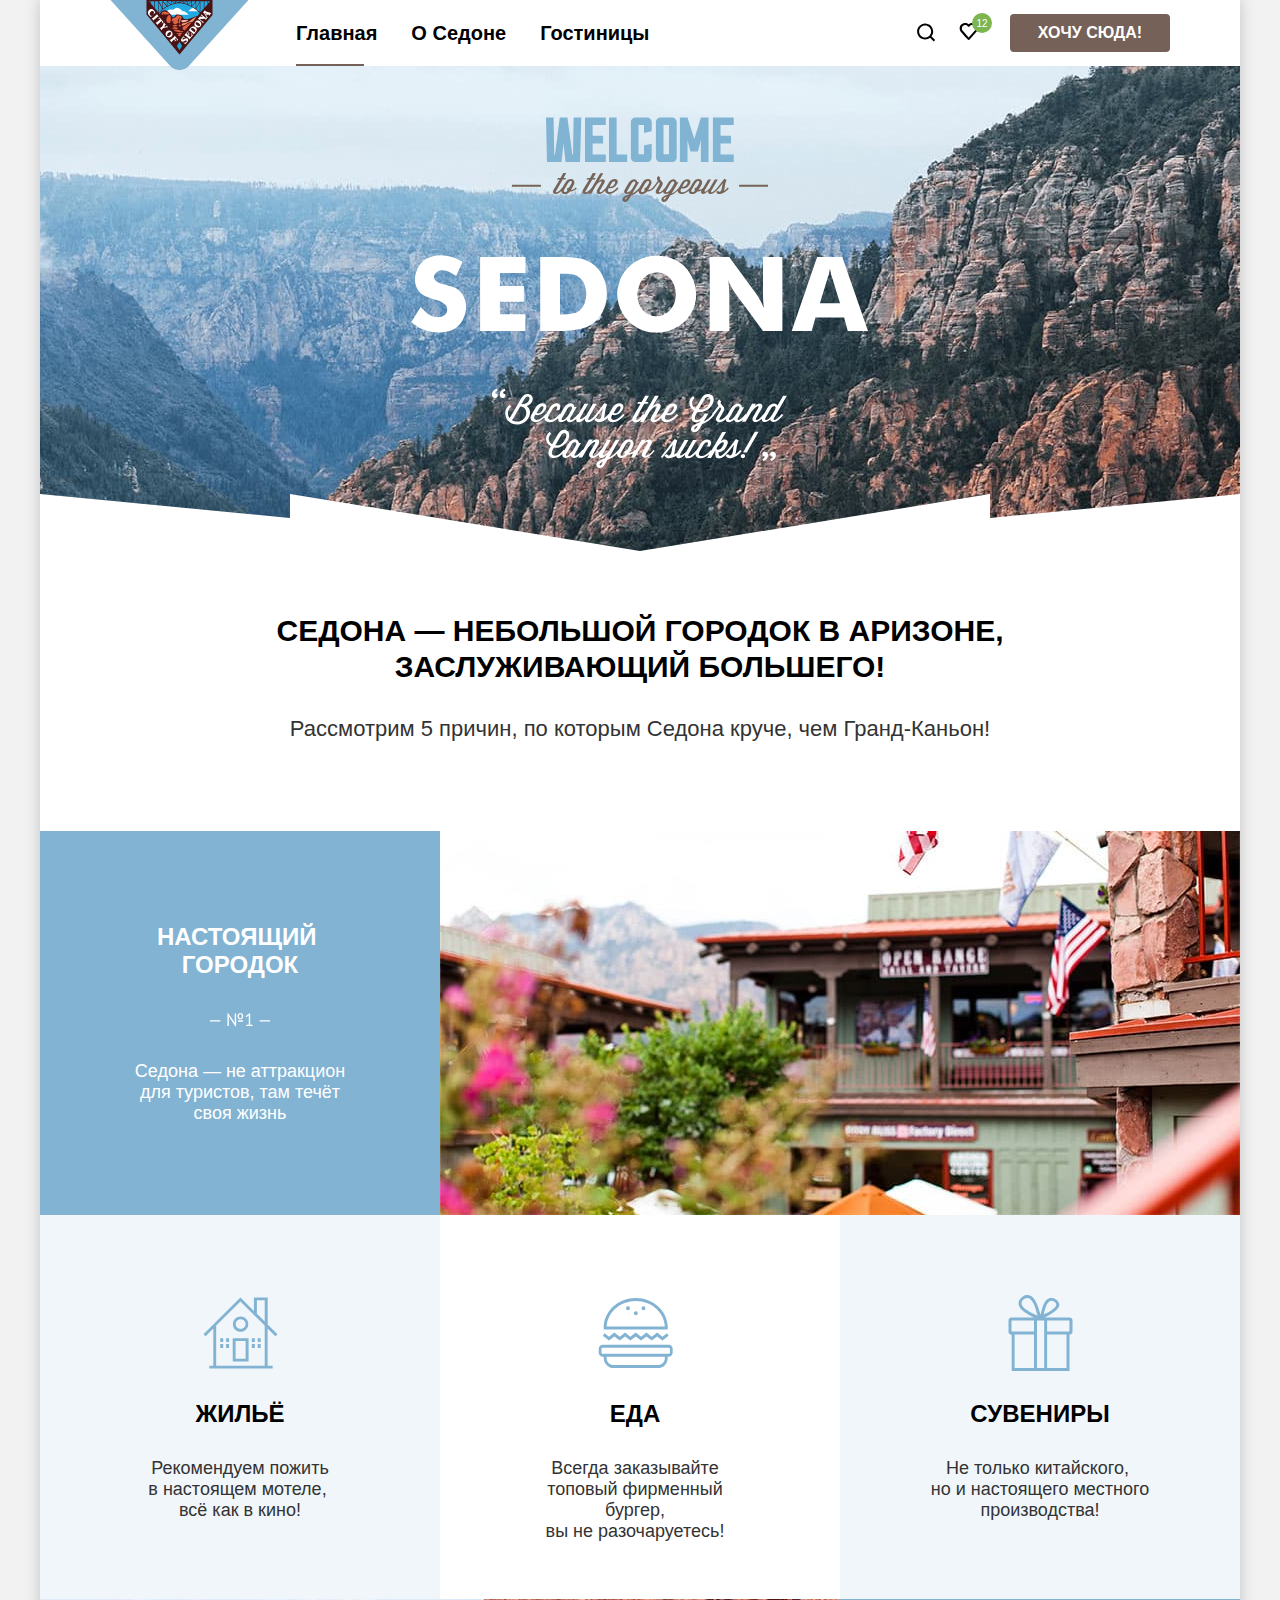
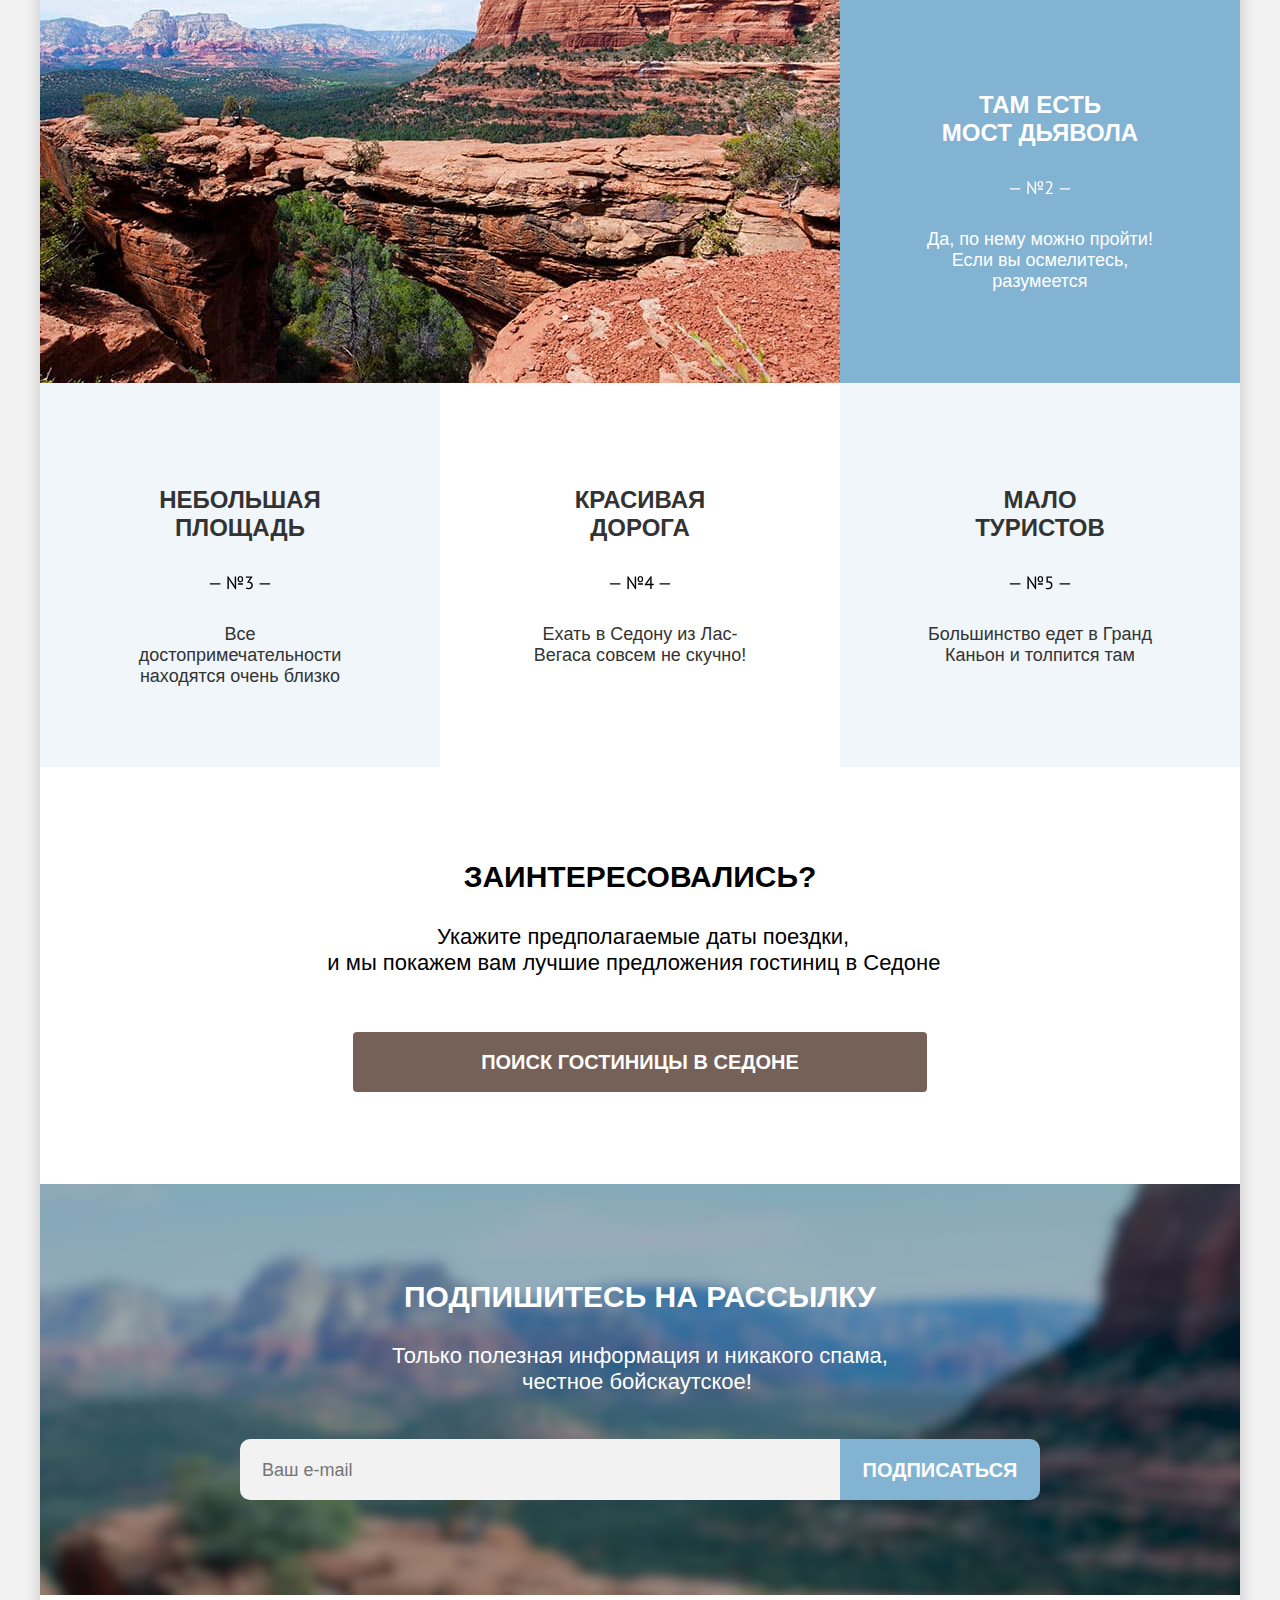
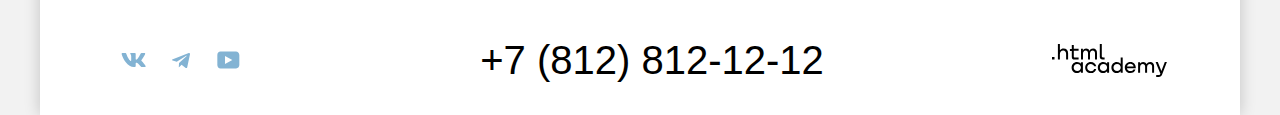
==== commit 5051ecfd: "Вносит изменения в проект" ====
--- a/index.html
+++ b/index.html
@@ -10,13 +10,11 @@
 
 <body>
   <div class="container">
-    <!--Хедер-->
     <header class="page-header">
       <nav class="navigation">
         <a class="navigation-logo">
           <img class="logo" src="images/sedona.svg" width="139" height="70" alt="Логотип сайта туристического городка СЕДОНА.">
         </a>
-
         <ul class="navigation-list">
           <li class="navigation-item">
             <a class="navigation-link navigation-link-index" href="index.html">Главная</a>
@@ -28,17 +26,18 @@
             <a class="navigation-link" href="catalog.html">Гостиницы</a>
           </li>
         </ul>
-
         <ul class="navigation-user-list">
           <li class="navigation-user-item">
             <a class="navigation-user-link" href="images/search.svg">
-              <svg class="navigation-user-icon" aria-hidden="true" focusable="false" width="19" height="19" viewBox="0 0 19 19" fill="none" xmlns="http://www.w3.org/2000/svg"><path d="m18.159 17.05-3.711-3.7c1.003-1.3 1.705-3 1.705-4.9 0-4.4-3.61-8-8.023-8C3.718.45.107 4.15.107 8.55c0 4.4 3.61 8 8.023 8 1.805 0 3.51-.6 4.914-1.7l3.71 3.7 1.404-1.5ZM8.13 14.55c-3.31 0-6.017-2.7-6.017-6s2.708-6 6.017-6c3.31 0 6.017 2.7 6.017 6s-2.707 6-6.017 6Z" fill="#000"/></svg>
+              <svg class="navigation-user-icon" aria-hidden="true" focusable="false" width="19" height="19" viewBox="0 0 19 19" fill="none" xmlns="http://www.w3.org/2000/svg">
+                <path d="m18.159 17.05-3.711-3.7c1.003-1.3 1.705-3 1.705-4.9 0-4.4-3.61-8-8.023-8C3.718.45.107 4.15.107 8.55c0 4.4 3.61 8 8.023 8 1.805 0 3.51-.6 4.914-1.7l3.71 3.7 1.404-1.5ZM8.13 14.55c-3.31 0-6.017-2.7-6.017-6s2.708-6 6.017-6c3.31 0 6.017 2.7 6.017 6s-2.707 6-6.017 6Z" fill="#000"/></svg>
               <span class="visually-hidden">Поиск.</span>
             </a>
           </li>
           <li class="navigation-user-item">
             <a class="navigation-user-link navigation-counter" href="#">
-              <svg class="navigation-user-icon" aria-hidden="true" focusable="false" width="19" height="17" viewBox="0 0 19 17" fill="none" xmlns="http://www.w3.org/2000/svg"><path d="M9.577 17c-.301 0-.602-.1-.803-.4-5.415-6.1-6.719-7.5-7.02-7.9C1.052 7.8.651 6.6.651 5.4c0-3 2.407-5.4 5.516-5.4 1.304 0 2.507.5 3.51 1.3C10.68.5 11.983 0 13.187 0c3.008 0 5.516 2.4 5.516 5.4 0 1.3-.502 2.5-1.304 3.4l-7.02 7.9c-.2.2-.401.3-.802.3ZM3.56 7.5c.3.4 3.51 4 6.117 6.9l6.218-7c.5-.5.701-1.2.701-2 0-1.8-1.504-3.3-3.309-3.3-1.003 0-2.006.5-2.708 1.3-.3.3-.601.4-.902.4-.3 0-.602-.2-.802-.4-.702-.8-1.705-1.3-2.708-1.3-1.805 0-3.31 1.5-3.31 3.3-.1.9.301 1.6.703 2.1-.1 0-.1 0 0 0Z" fill="#000"/></svg>
+              <svg class="navigation-user-icon" aria-hidden="true" focusable="false" width="19" height="17" viewBox="0 0 19 17" fill="none" xmlns="http://www.w3.org/2000/svg">
+                <path d="M9.577 17c-.301 0-.602-.1-.803-.4-5.415-6.1-6.719-7.5-7.02-7.9C1.052 7.8.651 6.6.651 5.4c0-3 2.407-5.4 5.516-5.4 1.304 0 2.507.5 3.51 1.3C10.68.5 11.983 0 13.187 0c3.008 0 5.516 2.4 5.516 5.4 0 1.3-.502 2.5-1.304 3.4l-7.02 7.9c-.2.2-.401.3-.802.3ZM3.56 7.5c.3.4 3.51 4 6.117 6.9l6.218-7c.5-.5.701-1.2.701-2 0-1.8-1.504-3.3-3.309-3.3-1.003 0-2.006.5-2.708 1.3-.3.3-.601.4-.902.4-.3 0-.602-.2-.802-.4-.702-.8-1.705-1.3-2.708-1.3-1.805 0-3.31 1.5-3.31 3.3-.1.9.301 1.6.703 2.1-.1 0-.1 0 0 0Z" fill="#000"/></svg>
               <span class="navigation-user-counter">12</span>
               <span class="visually-hidden">Корзина.</span>
             </a>
@@ -49,246 +48,228 @@
         </ul>
       </nav>
     </header>
-
     <main class="main-container main-index">
-        <!--Логотип-->
       <section class="intro">
         <h1 class="visually-hidden">Городок Седона.</h1>
-        <img class="logo" src="images/welcome.svg" width="458" height="352" alt="Добро пожаловать в великолепный город Седона!">
-
-      </section>
-
-  <!--Рекламный блок-->
+        <img class="logo" src="images/welcome.svg" width="458" height="352" alt="Добро пожаловать в великолепный город Седона!.">
+      </section>
       <section class="advantages">
         <h2 class="visually-hidden">Преимущества.</h2>
-          <h2 class="advantages-lead-title">Седона — небольшой городок в Аризоне, заслуживающий большего!</h2>
+          <h2 class="advantages-lead-title">Седона — небольшой городок в Аризоне,<br> заслуживающий большего!</h2>
           <p class="advantages-lead-subtitle">Рассмотрим 5 причин, по которым Седона круче, чем Гранд-Каньон!</p>
-
           <ol class="advantages-list">
-      <!--1 блок преимуществ-->
+            <li class="advantages-item advantages-item-full">
+              <div class="advantages-item-wrapper">
+                <div class="advantages-item-text">
+                  <h3 class="advantages-item-title">Настоящий&nbsp;<br>городок</h3>
+                  <svg class="advantages-item-number" width="62" height="14" viewBox="0 0 62 14" fill="none" xmlns="http://www.w3.org/2000/svg">
+                    <path d="M.886 7.15h10.512v1.332H.886V7.15Zm28.04.216h5.005v1.332h-5.004V7.366Zm-8.243-2.538-.972-1.89h-.072l.216 1.818V13h-1.44V.202h.792l5.688 8.334.918 1.8h.09l-.198-1.728V.4h1.44v12.798h-.828l-5.634-8.37Zm7.902-1.584c0-.54.072-1.002.216-1.386.144-.384.336-.702.576-.954a2.17 2.17 0 0 1 .882-.54 3.4 3.4 0 0 1 1.116-.18c.396 0 .762.054 1.098.162.348.108.642.282.882.522.252.24.45.558.594.954.144.384.216.858.216 1.422s-.072 1.044-.216 1.44a2.46 2.46 0 0 1-.594.936c-.24.24-.534.414-.882.522a3.57 3.57 0 0 1-1.098.162c-.396 0-.768-.054-1.116-.162a2.268 2.268 0 0 1-.882-.522 2.584 2.584 0 0 1-.576-.936c-.144-.396-.216-.876-.216-1.44Zm1.332 0c0 .72.126 1.236.378 1.548.264.312.624.468 1.08.468.228 0 .432-.03.612-.09.18-.072.33-.18.45-.324.132-.156.228-.36.288-.612.072-.264.108-.594.108-.99s-.036-.72-.108-.972c-.06-.264-.156-.468-.288-.612a.928.928 0 0 0-.45-.324 1.637 1.637 0 0 0-.612-.108c-.456 0-.816.144-1.08.432-.252.276-.378.804-.378 1.584Zm7.334 8.424h2.52V2.956l.18-1.062-.72.846-1.98 1.422-.684-.918 3.96-3.06h.648v11.484h2.466V13h-6.39v-1.332ZM50.597 7.15h10.512v1.332H50.597V7.15Z" fill="#fff"/></svg>
+                  <p class="advantages-item-features">Седона — не аттракцион для туристов, там течёт своя жизнь</p>
+                </div>
+                <div class="advantages-item-pic">
+                  <img src="images/town.jpg" width="800" height="384"  alt="Фотография городка.">
+                </div>
+              </div>
+            <ul class="advantages-sublist">
+              <li class="advantages-item advantages-housing">
+                <div class="advantages-sublist-wrapper">
+                  <div class="advantages-sublist-pic">
+                    <img src="images/house.svg" width="75" height="76"  alt="Изображение домик.">
+                  </div>
+                  <h4 class="advantages-sublist-title">Жильё</h4>
+                  <p class="advantages-description-desc">Рекомендуем пожить<br>в настоящем мотеле,&nbsp;<br>всё как в кино!</p>
+                </div>
+              </li>
+              <li class="advantages-item advantages-meal">
+                <div class="advantages-sublist-wrapper">
+                  <div class="advantages-sublist-pic">
+                    <img class="sublist-pic-meal" src="images/food.svg" width="75" height="76"  alt="Изображение бургера.">
+                  </div>
+                  <h4 class="advantages-sublist-title sublist-title-meal">Еда</h4>
+                  <p class="advantages-description-desc">Всегда заказывайте<br>топовый фирменный бургер,<br>вы не разочаруетесь!</p>
+                </div>
+              </li>
+              <li class="advantages-item advantages-souvenirs">
+                <div class="advantages-sublist-wrapper">
+                  <div class="advantages-sublist-pic">
+                    <img src="images/gift.svg" width="75" height="76"  alt="Изображение подарка">
+                  </div>
+                  <h4 class="advantages-sublist-title">Сувениры</h4>
+                  <p class="advantages-description-desc">Не только китайского,&nbsp;<br> но и настоящего местного производства!</p>
+                </div>
+              </li>
+            </ul>
+          </li>
           <li class="advantages-item advantages-item-full">
             <div class="advantages-item-wrapper">
+              <div class="advantages-item-pic">
+                <img src="images/mountains.jpg" width="800" height="384" alt="Фотография гор">
+              </div>
               <div class="advantages-item-text">
-              <h3 class="advantages-item-title">Настоящий&nbsp;<br>городок</h3>
-              <svg class="advantages-item-number" width="62" height="14" viewBox="0 0 62 14" fill="none" xmlns="http://www.w3.org/2000/svg"><path d="M.886 7.15h10.512v1.332H.886V7.15Zm28.04.216h5.005v1.332h-5.004V7.366Zm-8.243-2.538-.972-1.89h-.072l.216 1.818V13h-1.44V.202h.792l5.688 8.334.918 1.8h.09l-.198-1.728V.4h1.44v12.798h-.828l-5.634-8.37Zm7.902-1.584c0-.54.072-1.002.216-1.386.144-.384.336-.702.576-.954a2.17 2.17 0 0 1 .882-.54 3.4 3.4 0 0 1 1.116-.18c.396 0 .762.054 1.098.162.348.108.642.282.882.522.252.24.45.558.594.954.144.384.216.858.216 1.422s-.072 1.044-.216 1.44a2.46 2.46 0 0 1-.594.936c-.24.24-.534.414-.882.522a3.57 3.57 0 0 1-1.098.162c-.396 0-.768-.054-1.116-.162a2.268 2.268 0 0 1-.882-.522 2.584 2.584 0 0 1-.576-.936c-.144-.396-.216-.876-.216-1.44Zm1.332 0c0 .72.126 1.236.378 1.548.264.312.624.468 1.08.468.228 0 .432-.03.612-.09.18-.072.33-.18.45-.324.132-.156.228-.36.288-.612.072-.264.108-.594.108-.99s-.036-.72-.108-.972c-.06-.264-.156-.468-.288-.612a.928.928 0 0 0-.45-.324 1.637 1.637 0 0 0-.612-.108c-.456 0-.816.144-1.08.432-.252.276-.378.804-.378 1.584Zm7.334 8.424h2.52V2.956l.18-1.062-.72.846-1.98 1.422-.684-.918 3.96-3.06h.648v11.484h2.466V13h-6.39v-1.332ZM50.597 7.15h10.512v1.332H50.597V7.15Z" fill="#fff"/></svg>
-              <p class="advantages-item-features">Седона — не аттракцион для туристов, там течёт своя жизнь</p>
-              </div>
-            <div class="advantages-item-pic">
-             <img src="images/town.jpg" width="800" height="384"  alt="Фотография городка.">
-            </div>
-          </div>
-
-          <ul class="advantages-sublist">
-           <li class="advantages-item advantages-housing">
-            <div class="advantages-sublist-wrapper">
-              <div class="advantages-sublist-pic">
-                <img src="images/house.svg" width="75" height="76"  alt="Изображение домик.">
-              </div>
-              <h4 class="advantages-sublist-title">Жильё</h4>
-              <p class="advantages-description-desc">Рекомендуем пожить<br>в настоящем мотеле,&nbsp;<br>всё как в кино!</p>
-            </div>
-            </li>
-           <li class="advantages-item advantages-meal">
-            <div class="advantages-sublist-wrapper">
-             <div class="advantages-sublist-pic">
-                <img class="sublist-pic-meal" src="images/food.svg" width="75" height="76"  alt="Изображение бургера.">
-             </div>
-              <h4 class="advantages-sublist-title sublist-title-meal">Еда</h4>
-             <p class="advantages-description-desc">Всегда заказывайте<br>топовый фирменный бургер,<br>вы не разочаруетесь!</p>
-            </div>
-            </li>
-           <li class="advantages-item advantages-souvenirs">
-            <div class="advantages-sublist-wrapper">
-            <div class="advantages-sublist-pic">
-              <img src="images/gift.svg" width="75" height="76"  alt="Изображение подарка">
-            </div>
-            <h4 class="advantages-sublist-title">Сувениры</h4>
-             <p class="advantages-description-desc">Не только китайского,&nbsp;<br> но и настоящего местного производства!</p>
-          </div>
-            </li>
-          </ul>
-          </li>
-      <!--2 блок-->
-          <li class="advantages-item advantages-item-full">
-          <div class="advantages-item-wrapper">
-            <div class="advantages-item-pic">
-            <img src="images/mountains.jpg" width="800" height="384" alt="Фотография гор">
-           </div>
-           <div class="advantages-item-text">
-           <h3 class="advantages-item-title">Там есть<br>Мост Дьяволa</h3>
-           <svg class="advantages-item-number" width="62" height="14" viewBox="0 0 62 14" fill="none" xmlns="http://www.w3.org/2000/svg"><path d="M.886 7.15h10.512v1.332H.886V7.15Zm28.04.216h5.005v1.332h-5.004V7.366Zm-8.243-2.538-.972-1.89h-.072l.216 1.818V13h-1.44V.202h.792l5.688 8.334.918 1.8h.09l-.198-1.728V.4h1.44v12.798h-.828l-5.634-8.37Zm7.902-1.584c0-.54.072-1.002.216-1.386.144-.384.336-.702.576-.954a2.17 2.17 0 0 1 .882-.54 3.4 3.4 0 0 1 1.116-.18c.396 0 .762.054 1.098.162.348.108.642.282.882.522.252.24.45.558.594.954.144.384.216.858.216 1.422s-.072 1.044-.216 1.44a2.46 2.46 0 0 1-.594.936c-.24.24-.534.414-.882.522a3.57 3.57 0 0 1-1.098.162c-.396 0-.768-.054-1.116-.162a2.268 2.268 0 0 1-.882-.522 2.584 2.584 0 0 1-.576-.936c-.144-.396-.216-.876-.216-1.44Zm1.332 0c0 .72.126 1.236.378 1.548.264.312.624.468 1.08.468.228 0 .432-.03.612-.09.18-.072.33-.18.45-.324.132-.156.228-.36.288-.612.072-.264.108-.594.108-.99s-.036-.72-.108-.972c-.06-.264-.156-.468-.288-.612a.928.928 0 0 0-.45-.324 1.637 1.637 0 0 0-.612-.108c-.456 0-.816.144-1.08.432-.252.276-.378.804-.378 1.584Zm13.418.018c0 .636-.12 1.29-.36 1.962-.228.66-.534 1.326-.918 1.998a19.573 19.573 0 0 1-1.26 1.98 47.953 47.953 0 0 1-1.404 1.818l-.882.774v.072l1.152-.198h3.924V13h-7.164v-.522c.264-.276.582-.618.954-1.026a28.92 28.92 0 0 0 1.152-1.35c.408-.504.804-1.032 1.188-1.584.396-.564.75-1.134 1.062-1.71a10.2 10.2 0 0 0 .774-1.71 4.976 4.976 0 0 0 .288-1.602c0-.588-.168-1.074-.504-1.458-.336-.396-.846-.594-1.53-.594-.456 0-.9.096-1.332.288-.432.18-.804.39-1.116.63l-.594-1.026c.42-.36.918-.642 1.494-.846a5.514 5.514 0 0 1 1.854-.306c.516 0 .972.078 1.368.234.396.144.732.354 1.008.63s.486.606.63.99c.144.372.216.78.216 1.224Zm7.262 3.888h10.512v1.332H50.597V7.15Z" fill="#fff"/></svg>
-            <p class="advantages-item-features">Да, по нему можно пройти! Если вы осмелитесь, разумеется</p>
-           </div>
-          </div>
-          </li>
-      <!--3 блок-->
+                <h3 class="advantages-item-title">Там есть<br>Мост Дьяволa</h3>
+                <svg class="advantages-item-number" width="62" height="14" viewBox="0 0 62 14" fill="none" xmlns="http://www.w3.org/2000/svg">
+                  <path d="M.886 7.15h10.512v1.332H.886V7.15Zm28.04.216h5.005v1.332h-5.004V7.366Zm-8.243-2.538-.972-1.89h-.072l.216 1.818V13h-1.44V.202h.792l5.688 8.334.918 1.8h.09l-.198-1.728V.4h1.44v12.798h-.828l-5.634-8.37Zm7.902-1.584c0-.54.072-1.002.216-1.386.144-.384.336-.702.576-.954a2.17 2.17 0 0 1 .882-.54 3.4 3.4 0 0 1 1.116-.18c.396 0 .762.054 1.098.162.348.108.642.282.882.522.252.24.45.558.594.954.144.384.216.858.216 1.422s-.072 1.044-.216 1.44a2.46 2.46 0 0 1-.594.936c-.24.24-.534.414-.882.522a3.57 3.57 0 0 1-1.098.162c-.396 0-.768-.054-1.116-.162a2.268 2.268 0 0 1-.882-.522 2.584 2.584 0 0 1-.576-.936c-.144-.396-.216-.876-.216-1.44Zm1.332 0c0 .72.126 1.236.378 1.548.264.312.624.468 1.08.468.228 0 .432-.03.612-.09.18-.072.33-.18.45-.324.132-.156.228-.36.288-.612.072-.264.108-.594.108-.99s-.036-.72-.108-.972c-.06-.264-.156-.468-.288-.612a.928.928 0 0 0-.45-.324 1.637 1.637 0 0 0-.612-.108c-.456 0-.816.144-1.08.432-.252.276-.378.804-.378 1.584Zm13.418.018c0 .636-.12 1.29-.36 1.962-.228.66-.534 1.326-.918 1.998a19.573 19.573 0 0 1-1.26 1.98 47.953 47.953 0 0 1-1.404 1.818l-.882.774v.072l1.152-.198h3.924V13h-7.164v-.522c.264-.276.582-.618.954-1.026a28.92 28.92 0 0 0 1.152-1.35c.408-.504.804-1.032 1.188-1.584.396-.564.75-1.134 1.062-1.71a10.2 10.2 0 0 0 .774-1.71 4.976 4.976 0 0 0 .288-1.602c0-.588-.168-1.074-.504-1.458-.336-.396-.846-.594-1.53-.594-.456 0-.9.096-1.332.288-.432.18-.804.39-1.116.63l-.594-1.026c.42-.36.918-.642 1.494-.846a5.514 5.514 0 0 1 1.854-.306c.516 0 .972.078 1.368.234.396.144.732.354 1.008.63s.486.606.63.99c.144.372.216.78.216 1.224Zm7.262 3.888h10.512v1.332H50.597V7.15Z" fill="#fff"/></svg>
+                <p class="advantages-item-features">Да, по нему можно пройти! Если вы осмелитесь, разумеется</p>
+              </div>
+            </div>
+          </li>
           <li class="advantages-item advantages-area">
             <div class="advantages-wrapper-item">
               <h3 class="advantages-title">Небольшая Площадь</h3>
-              <svg class="advantages-number" width="62" height="14" viewBox="0 0 62 14" fill="none" xmlns="http://www.w3.org/2000/svg"><path d="M.886 7.15h10.512v1.332H.886V7.15Zm28.04.216h5.005v1.332h-5.004V7.366Zm-8.243-2.538-.972-1.89h-.072l.216 1.818V13h-1.44V.202h.792l5.688 8.334.918 1.8h.09l-.198-1.728V.4h1.44v12.798h-.828l-5.634-8.37Zm7.902-1.584c0-.54.072-1.002.216-1.386.144-.384.336-.702.576-.954a2.17 2.17 0 0 1 .882-.54 3.4 3.4 0 0 1 1.116-.18c.396 0 .762.054 1.098.162.348.108.642.282.882.522.252.24.45.558.594.954.144.384.216.858.216 1.422s-.072 1.044-.216 1.44a2.46 2.46 0 0 1-.594.936c-.24.24-.534.414-.882.522a3.57 3.57 0 0 1-1.098.162c-.396 0-.768-.054-1.116-.162a2.268 2.268 0 0 1-.882-.522 2.584 2.584 0 0 1-.576-.936c-.144-.396-.216-.876-.216-1.44Zm1.332 0c0 .72.126 1.236.378 1.548.264.312.624.468 1.08.468.228 0 .432-.03.612-.09.18-.072.33-.18.45-.324.132-.156.228-.36.288-.612.072-.264.108-.594.108-.99s-.036-.72-.108-.972c-.06-.264-.156-.468-.288-.612a.928.928 0 0 0-.45-.324 1.637 1.637 0 0 0-.612-.108c-.456 0-.816.144-1.08.432-.252.276-.378.804-.378 1.584Zm9.602 8.712c.408 0 .786-.06 1.134-.18.348-.12.648-.294.9-.522a2.585 2.585 0 0 0 .81-1.908c0-.84-.252-1.464-.756-1.872-.492-.408-1.176-.612-2.052-.612h-1.332V6.34l2.592-3.996.828-.792-1.17.18h-3.564V.4h6.426v.522l-2.862 4.302-.63.522v.036l.612-.126c.48.012.924.102 1.332.27.408.156.762.39 1.062.702.3.3.534.666.702 1.098.168.42.252.9.252 1.44 0 .648-.114 1.224-.342 1.728-.228.504-.54.93-.936 1.278-.384.336-.84.594-1.368.774-.528.18-1.086.27-1.674.27-.54 0-1.026-.042-1.458-.126a6.109 6.109 0 0 1-1.134-.324l.378-1.278c.276.132.6.246.972.342.384.084.81.126 1.278.126ZM50.597 7.15h10.512v1.332H50.597V7.15Z" fill="#000"/></svg>
+              <svg class="advantages-number" width="62" height="14" viewBox="0 0 62 14" fill="none" xmlns="http://www.w3.org/2000/svg">
+                <path d="M.886 7.15h10.512v1.332H.886V7.15Zm28.04.216h5.005v1.332h-5.004V7.366Zm-8.243-2.538-.972-1.89h-.072l.216 1.818V13h-1.44V.202h.792l5.688 8.334.918 1.8h.09l-.198-1.728V.4h1.44v12.798h-.828l-5.634-8.37Zm7.902-1.584c0-.54.072-1.002.216-1.386.144-.384.336-.702.576-.954a2.17 2.17 0 0 1 .882-.54 3.4 3.4 0 0 1 1.116-.18c.396 0 .762.054 1.098.162.348.108.642.282.882.522.252.24.45.558.594.954.144.384.216.858.216 1.422s-.072 1.044-.216 1.44a2.46 2.46 0 0 1-.594.936c-.24.24-.534.414-.882.522a3.57 3.57 0 0 1-1.098.162c-.396 0-.768-.054-1.116-.162a2.268 2.268 0 0 1-.882-.522 2.584 2.584 0 0 1-.576-.936c-.144-.396-.216-.876-.216-1.44Zm1.332 0c0 .72.126 1.236.378 1.548.264.312.624.468 1.08.468.228 0 .432-.03.612-.09.18-.072.33-.18.45-.324.132-.156.228-.36.288-.612.072-.264.108-.594.108-.99s-.036-.72-.108-.972c-.06-.264-.156-.468-.288-.612a.928.928 0 0 0-.45-.324 1.637 1.637 0 0 0-.612-.108c-.456 0-.816.144-1.08.432-.252.276-.378.804-.378 1.584Zm9.602 8.712c.408 0 .786-.06 1.134-.18.348-.12.648-.294.9-.522a2.585 2.585 0 0 0 .81-1.908c0-.84-.252-1.464-.756-1.872-.492-.408-1.176-.612-2.052-.612h-1.332V6.34l2.592-3.996.828-.792-1.17.18h-3.564V.4h6.426v.522l-2.862 4.302-.63.522v.036l.612-.126c.48.012.924.102 1.332.27.408.156.762.39 1.062.702.3.3.534.666.702 1.098.168.42.252.9.252 1.44 0 .648-.114 1.224-.342 1.728-.228.504-.54.93-.936 1.278-.384.336-.84.594-1.368.774-.528.18-1.086.27-1.674.27-.54 0-1.026-.042-1.458-.126a6.109 6.109 0 0 1-1.134-.324l.378-1.278c.276.132.6.246.972.342.384.084.81.126 1.278.126ZM50.597 7.15h10.512v1.332H50.597V7.15Z" fill="#000"/></svg>
               <p class="advantages-text">Все достопримечательности находятся очень близко</p>
            </div>
           </li>
-      <!--4 блок-->
           <li class="advantages-item reasons-item-road">
             <div class="advantages-wrapper-item">
               <h3 class="advantages-title">Красивая<br>дорога</h3>
-              <svg class="advantages-number" width="62" height="14" viewBox="0 0 62 14" fill="none" xmlns="http://www.w3.org/2000/svg"><path d="M.886 7.15h10.512v1.332H.886V7.15Zm28.04.216h5.005v1.332h-5.004V7.366Zm-8.243-2.538-.972-1.89h-.072l.216 1.818V13h-1.44V.202h.792l5.688 8.334.918 1.8h.09l-.198-1.728V.4h1.44v12.798h-.828l-5.634-8.37Zm7.902-1.584c0-.54.072-1.002.216-1.386.144-.384.336-.702.576-.954a2.17 2.17 0 0 1 .882-.54 3.4 3.4 0 0 1 1.116-.18c.396 0 .762.054 1.098.162.348.108.642.282.882.522.252.24.45.558.594.954.144.384.216.858.216 1.422s-.072 1.044-.216 1.44a2.46 2.46 0 0 1-.594.936c-.24.24-.534.414-.882.522a3.57 3.57 0 0 1-1.098.162c-.396 0-.768-.054-1.116-.162a2.268 2.268 0 0 1-.882-.522 2.584 2.584 0 0 1-.576-.936c-.144-.396-.216-.876-.216-1.44Zm1.332 0c0 .72.126 1.236.378 1.548.264.312.624.468 1.08.468.228 0 .432-.03.612-.09.18-.072.33-.18.45-.324.132-.156.228-.36.288-.612.072-.264.108-.594.108-.99s-.036-.72-.108-.972c-.06-.264-.156-.468-.288-.612a.928.928 0 0 0-.45-.324 1.637 1.637 0 0 0-.612-.108c-.456 0-.816.144-1.08.432-.252.276-.378.804-.378 1.584ZM44.739 9.13h-2.124V13H41.21V9.13h-5.544v-.594L41.643.202h.972V7.87h2.124v1.26ZM41.21 3.946l.18-1.476h-.054l-.63 1.224-2.538 3.438-.864.882 1.26-.144h2.646V3.946Zm9.386 3.204h10.512v1.332H50.597V7.15Z" fill="#000"/></svg>
-              <!--<span class="reasons-description">— №4 —</span>-->
-              <p class="advantages-text">Ехать в Седону из Лас-Вегаса совсем не скучно!</p>
-            </div>
-          </li>
-     <!--5 блок-->
+              <svg class="advantages-number" width="62" height="14" viewBox="0 0 62 14" fill="none" xmlns="http://www.w3.org/2000/svg">
+                <path d="M.886 7.15h10.512v1.332H.886V7.15Zm28.04.216h5.005v1.332h-5.004V7.366Zm-8.243-2.538-.972-1.89h-.072l.216 1.818V13h-1.44V.202h.792l5.688 8.334.918 1.8h.09l-.198-1.728V.4h1.44v12.798h-.828l-5.634-8.37Zm7.902-1.584c0-.54.072-1.002.216-1.386.144-.384.336-.702.576-.954a2.17 2.17 0 0 1 .882-.54 3.4 3.4 0 0 1 1.116-.18c.396 0 .762.054 1.098.162.348.108.642.282.882.522.252.24.45.558.594.954.144.384.216.858.216 1.422s-.072 1.044-.216 1.44a2.46 2.46 0 0 1-.594.936c-.24.24-.534.414-.882.522a3.57 3.57 0 0 1-1.098.162c-.396 0-.768-.054-1.116-.162a2.268 2.268 0 0 1-.882-.522 2.584 2.584 0 0 1-.576-.936c-.144-.396-.216-.876-.216-1.44Zm1.332 0c0 .72.126 1.236.378 1.548.264.312.624.468 1.08.468.228 0 .432-.03.612-.09.18-.072.33-.18.45-.324.132-.156.228-.36.288-.612.072-.264.108-.594.108-.99s-.036-.72-.108-.972c-.06-.264-.156-.468-.288-.612a.928.928 0 0 0-.45-.324 1.637 1.637 0 0 0-.612-.108c-.456 0-.816.144-1.08.432-.252.276-.378.804-.378 1.584ZM44.739 9.13h-2.124V13H41.21V9.13h-5.544v-.594L41.643.202h.972V7.87h2.124v1.26ZM41.21 3.946l.18-1.476h-.054l-.63 1.224-2.538 3.438-.864.882 1.26-.144h2.646V3.946Zm9.386 3.204h10.512v1.332H50.597V7.15Z" fill="#000"/></svg>
+              <p class="advantages-text advantages-text-city">Ехать в Седону из Лас-Вегаса совсем не скучно!</p>
+            </div>
+          </li>
           <li class="advantages-item advantages-tourists">
             <div class="advantages-wrapper-item">
               <h3 class="advantages-title">Мало<br>туристов</h3>
-              <svg class="advantages-number" width="62" height="14" viewBox="0 0 62 14" fill="none" xmlns="http://www.w3.org/2000/svg"><path d="M.886 7.15h10.512v1.332H.886V7.15Zm28.04.216h5.005v1.332h-5.004V7.366Zm-8.243-2.538-.972-1.89h-.072l.216 1.818V13h-1.44V.202h.792l5.688 8.334.918 1.8h.09l-.198-1.728V.4h1.44v12.798h-.828l-5.634-8.37Zm7.902-1.584c0-.54.072-1.002.216-1.386.144-.384.336-.702.576-.954a2.17 2.17 0 0 1 .882-.54 3.4 3.4 0 0 1 1.116-.18c.396 0 .762.054 1.098.162.348.108.642.282.882.522.252.24.45.558.594.954.144.384.216.858.216 1.422s-.072 1.044-.216 1.44a2.46 2.46 0 0 1-.594.936c-.24.24-.534.414-.882.522a3.57 3.57 0 0 1-1.098.162c-.396 0-.768-.054-1.116-.162a2.268 2.268 0 0 1-.882-.522 2.584 2.584 0 0 1-.576-.936c-.144-.396-.216-.876-.216-1.44Zm1.332 0c0 .72.126 1.236.378 1.548.264.312.624.468 1.08.468.228 0 .432-.03.612-.09.18-.072.33-.18.45-.324.132-.156.228-.36.288-.612.072-.264.108-.594.108-.99s-.036-.72-.108-.972c-.06-.264-.156-.468-.288-.612a.928.928 0 0 0-.45-.324 1.637 1.637 0 0 0-.612-.108c-.456 0-.816.144-1.08.432-.252.276-.378.804-.378 1.584Zm9.224 8.712c.828 0 1.512-.24 2.052-.72s.81-1.176.81-2.088c0-.876-.27-1.53-.81-1.962-.528-.432-1.26-.648-2.196-.648l-1.512.09V.4H43.1v1.332h-4.266v3.582l.774-.036c1.188.012 2.124.342 2.808.99.684.648 1.026 1.578 1.026 2.79 0 .672-.114 1.272-.342 1.8-.228.516-.54.948-.936 1.296-.384.348-.84.612-1.368.792-.528.18-1.092.27-1.692.27-.54 0-.996-.03-1.368-.09a5.54 5.54 0 0 1-1.044-.27l.378-1.224c.276.108.57.192.882.252.324.048.72.072 1.188.072ZM50.597 7.15h10.512v1.332H50.597V7.15Z" fill="#000"/></svg>
+              <svg class="advantages-number" width="62" height="14" viewBox="0 0 62 14" fill="none" xmlns="http://www.w3.org/2000/svg">
+                <path d="M.886 7.15h10.512v1.332H.886V7.15Zm28.04.216h5.005v1.332h-5.004V7.366Zm-8.243-2.538-.972-1.89h-.072l.216 1.818V13h-1.44V.202h.792l5.688 8.334.918 1.8h.09l-.198-1.728V.4h1.44v12.798h-.828l-5.634-8.37Zm7.902-1.584c0-.54.072-1.002.216-1.386.144-.384.336-.702.576-.954a2.17 2.17 0 0 1 .882-.54 3.4 3.4 0 0 1 1.116-.18c.396 0 .762.054 1.098.162.348.108.642.282.882.522.252.24.45.558.594.954.144.384.216.858.216 1.422s-.072 1.044-.216 1.44a2.46 2.46 0 0 1-.594.936c-.24.24-.534.414-.882.522a3.57 3.57 0 0 1-1.098.162c-.396 0-.768-.054-1.116-.162a2.268 2.268 0 0 1-.882-.522 2.584 2.584 0 0 1-.576-.936c-.144-.396-.216-.876-.216-1.44Zm1.332 0c0 .72.126 1.236.378 1.548.264.312.624.468 1.08.468.228 0 .432-.03.612-.09.18-.072.33-.18.45-.324.132-.156.228-.36.288-.612.072-.264.108-.594.108-.99s-.036-.72-.108-.972c-.06-.264-.156-.468-.288-.612a.928.928 0 0 0-.45-.324 1.637 1.637 0 0 0-.612-.108c-.456 0-.816.144-1.08.432-.252.276-.378.804-.378 1.584Zm9.224 8.712c.828 0 1.512-.24 2.052-.72s.81-1.176.81-2.088c0-.876-.27-1.53-.81-1.962-.528-.432-1.26-.648-2.196-.648l-1.512.09V.4H43.1v1.332h-4.266v3.582l.774-.036c1.188.012 2.124.342 2.808.99.684.648 1.026 1.578 1.026 2.79 0 .672-.114 1.272-.342 1.8-.228.516-.54.948-.936 1.296-.384.348-.84.612-1.368.792-.528.18-1.092.27-1.692.27-.54 0-.996-.03-1.368-.09a5.54 5.54 0 0 1-1.044-.27l.378-1.224c.276.108.57.192.882.252.324.048.72.072 1.188.072ZM50.597 7.15h10.512v1.332H50.597V7.15Z" fill="#000"/></svg>
               <p class="advantages-text">Большинство едет в Гранд Каньон и толпится там</p>
-          </div>
-        </li>
+            </div>
+          </li>
         </ol>
       </section>
-
-  <!--Блок поиск-->
       <section class="appointment">
         <h2 class="appointment-title">Заинтересовались?</h2>
         <p class="appointment-interested">&nbsp;Укажите предполагаемые даты поездки,<br>и мы покажем вам лучшие предложения гостиниц в Седоне&nbsp;&nbsp;</p>
         <a class="button appointment-button" href="#">ПОИСК ГОСТИНИЦЫ В СЕДОНЕ</a>
       </section>
-
-<!--Newsletter-->
-    <section class="newsletter">
-      <h2 class="newsletter-title">Подпишитесь на рассылку</h2>
-      <p class="newsletter-text">Только полезная информация и никакого спама,<br>честное бойскаутское!&nbsp;</p>
-      <form class="newsletter-form" action="https://echo.htmlacademy.ru/" method="post">
-        <label class="visually-hidden" for="newsletter-email">Email</label>
-        <input class="field-email" placeholder="Ваш e-mail" type="email" name="newsletter-email" id="newsletter-email" required>
-        <button class="button button-email" type="submit">Подписаться</button>
-      </form>
-    </section>
-</main>
-
-<!--Footer-->
-<footer class="page-footer">
-  <div class="page-footer-container">
-    <div class="footer-social">
-    <h3 class="visually-hidden">Социальные сети.</h3>
-    <ul class="footer-social-list">
-      <li class="footer-social-item">
-        <a class="footer-social-link" href="https://vk.com/htmlacademy">
-          <svg class="footer-social-vk" aria-hidden="true" focusable="false" width="25" height="14" fill="none" xmlns="http://www.w3.org/2000/svg"><path fill-rule="evenodd" clip-rule="evenodd" d="M24.116.948c.166-.546 0-.948-.795-.948h-2.625c-.668 0-.976.347-1.143.73 0 0-1.335 3.196-3.226 5.272-.612.602-.89.793-1.224.793-.167 0-.418-.191-.418-.738V.948c0-.656-.184-.948-.74-.948H9.817C9.4 0 9.15.304 9.15.593c0 .621.946.765 1.043 2.513v3.798c0 .833-.153.984-.487.984-.89 0-3.055-3.211-4.34-6.885C5.116.288 4.865 0 4.193 0H1.566c-.75 0-.9.347-.9.73 0 .682.89 4.07 4.145 8.551C6.981 12.341 10.036 14 12.82 14c1.67 0 1.875-.368 1.875-1.003v-2.313c0-.737.158-.884.687-.884.39 0 1.057.192 2.615 1.667C19.776 13.216 20.07 14 21.071 14h2.625c.75 0 1.126-.368.91-1.096-.238-.724-1.088-1.775-2.215-3.022-.612-.71-1.53-1.475-1.809-1.858-.389-.491-.278-.71 0-1.147 0 0 3.2-4.426 3.533-5.929h.001Z"/></svg>
-          <span class="visually-hidden">Vkontakte.</span>
-        </a>
-      </li>
-      <li class="footer-social-item">
-        <a class="footer-social-link" href="https://t.me/htmlacademy">
-          <svg class="footer-social-telegram" aria-hidden="true" focusable="false" width="18" height="16" fill="none" xmlns="http://www.w3.org/2000/svg"><path d="M16.785.1.84 6.247c-1.088.438-1.08 1.045-.2 1.316L4.735 8.84l9.472-5.976c.448-.273.857-.126.52.172L7.053 9.962H7.05h.002l-.283 4.22c.414 0 .597-.19.829-.413l1.988-1.934 4.136 3.055c.762.42 1.31.204 1.5-.706L17.938 1.39C18.216.276 17.513-.229 16.785.1Z"/></svg>
-          <span class="visually-hidden">Telegram.</span>
-        </a>
-      </li>
-      <li class="footer-social-item">
-        <a class="footer-social-link" href="https://www.youtube.com/user/htmlacademyru">
-          <svg class="footer-social-youtube" aria-hidden="true" focusable="false" width="23" height="18" fill="none" xmlns="http://www.w3.org/2000/svg"><path d="M18.94.5H3.507C1.647.5.333 2.094.333 3.9v10.094c0 1.912 1.314 3.506 3.174 3.506H19.16c1.642 0 3.174-1.594 3.174-3.4V3.9C22.114 2.094 20.801.5 18.94.5ZM7.995 13.037V4.963L15.328 9l-7.333 4.037Z"/></svg>
-          <span class="visually-hidden">Youtube.</span>
-        </a>
-      </li>
-    </ul>
-  </div>
-  <section class="contact-info">
-    <h3 class="visually-hidden">Телефон.</h3>
-    <a class="contact-phone" href="tel:+7(812)812-12-12">+7 (812) 812-12-12</a>
-  </section>
-
-  <div class="footer-logo-htmlacademy">
-    <a class="logo-htmlacademy" href="https://htmlacademy.ru/">
-      <svg class="htmlacademy-logo-icon" width="115" height="33" viewBox="0 0 115 33" fill="none" xmlns="http://www.w3.org/2000/svg"><path d="M0 12.9v2.6h2.5v-2.6H0ZM11.6 4.5c-1.6 0-2.8.7-3.6 1.7h-.1V0h-2v15.5h2v-5.3c0-2.1 1.3-3.6 3.3-3.6 1.8 0 2.9 1.4 2.9 3.2v5.7h2V9.4c.1-3-1.8-4.9-4.5-4.9ZM26.6 4.8h-4.8V1.1h-2v3.8h-1.9v2h1.9v6c0 1.7 1 2.7 2.7 2.7h4.1v-2h-3.7c-.7 0-1.1-.4-1.1-1.1V6.8h4.8v-2ZM41.1 4.6c-1.6 0-2.9.8-3.5 2.1h-.1c-.6-1.2-1.8-2.1-3.4-2.1-1.4 0-2.5.8-3.1 1.8h-.1V4.8H29v10.6h2V10c0-2 1-3.5 2.6-3.5 1.5 0 2.4 1 2.4 2.6v6.3h2V9.8c0-2.4 1.4-3.3 2.6-3.3 1.5 0 2.4 1 2.4 2.6v6.3h2V8.9c.1-2.5-1.4-4.3-3.9-4.3ZM47.8 12.7c0 1.7 1 2.7 2.8 2.7h2v-2h-1.7c-.7 0-1.1-.4-1.1-1.1V0h-2v12.7ZM28.9 19.7c-.9-1.1-2.2-1.8-3.9-1.8-3.1 0-5.4 2.3-5.4 5.6s2.3 5.6 5.4 5.6c1.8 0 3-.8 3.8-1.9h.1v1.6h2V18.2h-2v1.5Zm-3.6 7.4c-2.2 0-3.6-1.6-3.6-3.6s1.4-3.6 3.6-3.6 3.6 1.6 3.6 3.6c0 1.9-1.4 3.6-3.6 3.6ZM44.2 22c-.5-2.4-2.6-4.1-5.4-4.1-3.4 0-5.6 2.5-5.6 5.6 0 3.1 2.2 5.6 5.6 5.6 2.8 0 4.9-1.8 5.4-4.2h-2.1c-.4 1.3-1.7 2.3-3.3 2.3-2.2 0-3.6-1.6-3.6-3.6s1.4-3.6 3.6-3.6c1.6 0 2.8 1 3.3 2.2h2.1V22ZM55.1 19.7c-.9-1.1-2.2-1.8-3.9-1.8-3.1 0-5.4 2.3-5.4 5.6s2.3 5.6 5.4 5.6c1.8 0 3-.8 3.8-1.9h.1v1.6h2V18.2h-2v1.5Zm-3.6 7.4c-2.2 0-3.6-1.6-3.6-3.6s1.4-3.6 3.6-3.6 3.6 1.6 3.6 3.6c0 1.9-1.5 3.6-3.6 3.6ZM68.7 19.8c-.9-1.1-2.2-1.9-3.9-1.9-3.1 0-5.4 2.3-5.4 5.6s2.2 5.6 5.4 5.6c1.7 0 3-.8 3.8-1.8h.1v1.5h2V13.4h-2v6.4Zm-3.6 7.3c-2.2 0-3.6-1.6-3.6-3.6s1.4-3.6 3.6-3.6 3.6 1.6 3.6 3.6c-.1 2-1.5 3.6-3.6 3.6ZM78.3 17.9c-3.3 0-5.5 2.5-5.5 5.6 0 3 2.1 5.6 5.5 5.6 2.5 0 4.5-1.3 5.2-3.6h-2.1c-.5 1-1.6 1.6-3 1.6-1.9 0-3.3-1.3-3.4-2.9h8.8c.2-3.6-2-6.3-5.5-6.3Zm0 1.9c1.7 0 3 1 3.3 2.6h-6.5c.3-1.5 1.5-2.6 3.2-2.6ZM98.2 17.9c-1.6 0-2.9.8-3.6 2h-.1c-.6-1.2-1.8-2-3.4-2-1.4 0-2.5.7-3.1 1.8v-1.5h-1.9v10.6h2v-5.4c0-2 1-3.4 2.6-3.5 1.5 0 2.4 1 2.4 2.6v6.3h2v-5.6c0-2.4 1.4-3.3 2.6-3.3 1.5 0 2.4 1 2.4 2.6v6.3h2v-6.5c.1-2.6-1.4-4.4-3.9-4.4ZM109.4 27l-3.6-8.9h-2.2l4.8 11.6c-.3.9-.7 1.2-1.7 1.2h-2.5v2h2.5c1.8 0 2.8-.8 3.5-2.6l4.7-12.2h-2.1l-3.4 8.9Z"/></svg>
-      <span class="visually-hidden">Логотип HTML-academy.</span>
-    </a>
-  </div>
-</div>
-</footer>
-
-<!--Modal window-->
-
-<div class="modal-container modal-container-close">
-  <div class="modal modal-search">
-      <button class="modal-close-button" type="button">
-        <span class="visually-hidden">Закрыть.</span>
-      </button>
-
-    <section class="modal-content">
-      <form class="modal-content" action="https://echo.htmlacademy.ru/" method="post">
-        <h2 class="modal-title">Поиск гостиницы в Седоне</h2>
-
-        <div class="form-arrival-date">
-          <label class="form-date-title" for="arrival-date">Дата Заезда:</label>
-          <div class="field-date-button">
-            <div class="field-input-arrival-date">
-              <input class="field-input-date" id="arrival-date" type="text"  placeholder="Укажите дату">
-              <button class="data-button" type="button">
-                <span class="visually-hidden">Календарь.</span>
-              </button>
-            </div>
-            <p class="appointment-info">Мы не можем отправить вас в прошлое.</p>
-          </div>
+      <section class="newsletter">
+        <h2 class="newsletter-title">Подпишитесь на рассылку</h2>
+        <p class="newsletter-text">Только полезная информация и никакого спама,<br>честное бойскаутское!&nbsp;</p>
+        <form class="newsletter-form" action="https://echo.htmlacademy.ru/" method="post">
+          <label class="visually-hidden" for="newsletter-email">Email</label>
+            <input class="field-email" placeholder="Ваш e-mail" type="email" name="newsletter-email" id="newsletter-email" required>
+          <button class="button button-email" type="submit">Подписаться</button>
+        </form>
+      </section>
+    </main>
+    <footer class="page-footer">
+      <div class="page-footer-container">
+        <div class="footer-social">
+          <h3 class="visually-hidden">Социальные сети.</h3>
+          <ul class="footer-social-list">
+            <li class="footer-social-item">
+              <a class="footer-social-link" href="https://vk.com/htmlacademy">
+                <svg class="footer-social-vk" aria-hidden="true" focusable="false" width="25" height="14" fill="none" xmlns="http://www.w3.org/2000/svg">
+                  <path fill-rule="evenodd" clip-rule="evenodd" d="M24.116.948c.166-.546 0-.948-.795-.948h-2.625c-.668 0-.976.347-1.143.73 0 0-1.335 3.196-3.226 5.272-.612.602-.89.793-1.224.793-.167 0-.418-.191-.418-.738V.948c0-.656-.184-.948-.74-.948H9.817C9.4 0 9.15.304 9.15.593c0 .621.946.765 1.043 2.513v3.798c0 .833-.153.984-.487.984-.89 0-3.055-3.211-4.34-6.885C5.116.288 4.865 0 4.193 0H1.566c-.75 0-.9.347-.9.73 0 .682.89 4.07 4.145 8.551C6.981 12.341 10.036 14 12.82 14c1.67 0 1.875-.368 1.875-1.003v-2.313c0-.737.158-.884.687-.884.39 0 1.057.192 2.615 1.667C19.776 13.216 20.07 14 21.071 14h2.625c.75 0 1.126-.368.91-1.096-.238-.724-1.088-1.775-2.215-3.022-.612-.71-1.53-1.475-1.809-1.858-.389-.491-.278-.71 0-1.147 0 0 3.2-4.426 3.533-5.929h.001Z"/></svg>
+                <span class="visually-hidden">Vkontakte.</span>
+              </a>
+            </li>
+            <li class="footer-social-item">
+              <a class="footer-social-link" href="https://t.me/htmlacademy">
+                <svg class="footer-social-telegram" aria-hidden="true" focusable="false" width="18" height="16" fill="none" xmlns="http://www.w3.org/2000/svg">
+                  <path d="M16.785.1.84 6.247c-1.088.438-1.08 1.045-.2 1.316L4.735 8.84l9.472-5.976c.448-.273.857-.126.52.172L7.053 9.962H7.05h.002l-.283 4.22c.414 0 .597-.19.829-.413l1.988-1.934 4.136 3.055c.762.42 1.31.204 1.5-.706L17.938 1.39C18.216.276 17.513-.229 16.785.1Z"/></svg>
+                <span class="visually-hidden">Telegram.</span>
+              </a>
+            </li>
+            <li class="footer-social-item">
+              <a class="footer-social-link" href="https://www.youtube.com/user/htmlacademyru">
+                <svg class="footer-social-youtube" aria-hidden="true" focusable="false" width="23" height="18" fill="none" xmlns="http://www.w3.org/2000/svg">
+                  <path d="M18.94.5H3.507C1.647.5.333 2.094.333 3.9v10.094c0 1.912 1.314 3.506 3.174 3.506H19.16c1.642 0 3.174-1.594 3.174-3.4V3.9C22.114 2.094 20.801.5 18.94.5ZM7.995 13.037V4.963L15.328 9l-7.333 4.037Z"/></svg>
+                <span class="visually-hidden">Youtube.</span>
+              </a>
+            </li>
+          </ul>
         </div>
-
-        <div class="form-arrival-date">
-          <label class="form-date-title" for="arrival-date">Дата Выезда:</label>
-          <div class="field-date-button">
-            <div class="field-input-arrival-date">
-              <input class="field-input-date" id="departure" type="text"  placeholder="Укажите дату">
-              <button class="data-button" type="button">
-                <span class="visually-hidden">Календарь.</span>
-              </button>
-            </div>
-            <p class="appointment-info-date">На эти даты есть свободные номера. Пока есть.</p>
-          </div>
-        </div>
-
-      <div class="form-quantity">
-        <div class="form-quantity-adults">
-        <label class="form-label-quantity" for="appointment-date">Взрослые:</label>
-              <!--кнопка -+-->
-          <div class="quantity-wrapper">
-            <button class="btn-minus-plus" type="button">
-              <svg class="icon-minus" width="13" height="13" viewBox="0 0 13 1" fill="none" xmlns="http://www.w3.org/2000/svg"><path opacity=".3" d="M0 0v1h13V0H0Z"/></svg>
-            </button>
-            <input class="visiters-number" id="appointment-date" name="abuld" type="number" value="2">
-            <button class="btn-minus-plus">
-              <svg class="icon-plus" width="13" height="13" viewBox="0 0 13 13" fill="none" xmlns="http://www.w3.org/2000/svg"><path d="M13 6H7V0H6v6H0v1h6v6h1V7h6V6Z"/></svg>
-            </button>
-          </div>
-        </div>
-
-      <div class="form-quantity-children">
-        <label class="form-label-children" for="appointment-date">Дети:</label>
-
-       <!--Tooltip-->
-        <div class="tooltip">
-          <button class="tooltip-toggle" type="button" aria-labelledby="tooltip-label">
-            <svg width="1" height="9" viewBox="0 0 1 9" fill="none" xmlns="http://www.w3.org/2000/svg"><g clip-path="url(#a)" fill="#fff"><path d="M0 9h1V3H0v6Zm1-9H0v1h1V0Z"/></g><defs><clipPath id="a"><path fill="#fff" d="M0 0h1v9H0z"/></clipPath></defs></svg>
-          </button>
-              <span class="tooltip-text" role="tooltip" id="tooltip-label">Укажите количество детей, которые будут с вами, возраст которых от 6 до 18 лет. Дети до 6 лет размещаются бесплатно.</span>
-            </div>
-
-        <div class="quantity-wrapper">
-          <button class="btn-minus-plus" type="button">
-            <svg class="icon-minus" width="13" height="13" viewBox="0 0 13 1" fill="none" xmlns="http://www.w3.org/2000/svg"><path opacity=".3" d="M0 0v1h13V0H0Z"/></svg>
-          </button>
-          <input class="visiters-number" type="number" value="1" >
-          <button class="btn-minus-plus">
-            <svg class="icon-plus" width="13" height="13" viewBox="0 0 13 13" fill="none" xmlns="http://www.w3.org/2000/svg"><path d="M13 6H7V0H6v6H0v1h6v6h1V7h6V6Z"/></svg>
-          </button>
+        <section class="contact-info">
+          <h3 class="visually-hidden">Телефон.</h3>
+            <a class="contact-phone" href="tel:+7(812)812-12-12">+7 (812) 812-12-12</a>
+        </section>
+        <div class="footer-logo-htmlacademy">
+          <a class="logo-htmlacademy" href="https://htmlacademy.ru/">
+          <svg class="htmlacademy-logo-icon" width="115" height="33" viewBox="0 0 115 33" fill="none" xmlns="http://www.w3.org/2000/svg">
+            <path d="M0 12.9v2.6h2.5v-2.6H0ZM11.6 4.5c-1.6 0-2.8.7-3.6 1.7h-.1V0h-2v15.5h2v-5.3c0-2.1 1.3-3.6 3.3-3.6 1.8 0 2.9 1.4 2.9 3.2v5.7h2V9.4c.1-3-1.8-4.9-4.5-4.9ZM26.6 4.8h-4.8V1.1h-2v3.8h-1.9v2h1.9v6c0 1.7 1 2.7 2.7 2.7h4.1v-2h-3.7c-.7 0-1.1-.4-1.1-1.1V6.8h4.8v-2ZM41.1 4.6c-1.6 0-2.9.8-3.5 2.1h-.1c-.6-1.2-1.8-2.1-3.4-2.1-1.4 0-2.5.8-3.1 1.8h-.1V4.8H29v10.6h2V10c0-2 1-3.5 2.6-3.5 1.5 0 2.4 1 2.4 2.6v6.3h2V9.8c0-2.4 1.4-3.3 2.6-3.3 1.5 0 2.4 1 2.4 2.6v6.3h2V8.9c.1-2.5-1.4-4.3-3.9-4.3ZM47.8 12.7c0 1.7 1 2.7 2.8 2.7h2v-2h-1.7c-.7 0-1.1-.4-1.1-1.1V0h-2v12.7ZM28.9 19.7c-.9-1.1-2.2-1.8-3.9-1.8-3.1 0-5.4 2.3-5.4 5.6s2.3 5.6 5.4 5.6c1.8 0 3-.8 3.8-1.9h.1v1.6h2V18.2h-2v1.5Zm-3.6 7.4c-2.2 0-3.6-1.6-3.6-3.6s1.4-3.6 3.6-3.6 3.6 1.6 3.6 3.6c0 1.9-1.4 3.6-3.6 3.6ZM44.2 22c-.5-2.4-2.6-4.1-5.4-4.1-3.4 0-5.6 2.5-5.6 5.6 0 3.1 2.2 5.6 5.6 5.6 2.8 0 4.9-1.8 5.4-4.2h-2.1c-.4 1.3-1.7 2.3-3.3 2.3-2.2 0-3.6-1.6-3.6-3.6s1.4-3.6 3.6-3.6c1.6 0 2.8 1 3.3 2.2h2.1V22ZM55.1 19.7c-.9-1.1-2.2-1.8-3.9-1.8-3.1 0-5.4 2.3-5.4 5.6s2.3 5.6 5.4 5.6c1.8 0 3-.8 3.8-1.9h.1v1.6h2V18.2h-2v1.5Zm-3.6 7.4c-2.2 0-3.6-1.6-3.6-3.6s1.4-3.6 3.6-3.6 3.6 1.6 3.6 3.6c0 1.9-1.5 3.6-3.6 3.6ZM68.7 19.8c-.9-1.1-2.2-1.9-3.9-1.9-3.1 0-5.4 2.3-5.4 5.6s2.2 5.6 5.4 5.6c1.7 0 3-.8 3.8-1.8h.1v1.5h2V13.4h-2v6.4Zm-3.6 7.3c-2.2 0-3.6-1.6-3.6-3.6s1.4-3.6 3.6-3.6 3.6 1.6 3.6 3.6c-.1 2-1.5 3.6-3.6 3.6ZM78.3 17.9c-3.3 0-5.5 2.5-5.5 5.6 0 3 2.1 5.6 5.5 5.6 2.5 0 4.5-1.3 5.2-3.6h-2.1c-.5 1-1.6 1.6-3 1.6-1.9 0-3.3-1.3-3.4-2.9h8.8c.2-3.6-2-6.3-5.5-6.3Zm0 1.9c1.7 0 3 1 3.3 2.6h-6.5c.3-1.5 1.5-2.6 3.2-2.6ZM98.2 17.9c-1.6 0-2.9.8-3.6 2h-.1c-.6-1.2-1.8-2-3.4-2-1.4 0-2.5.7-3.1 1.8v-1.5h-1.9v10.6h2v-5.4c0-2 1-3.4 2.6-3.5 1.5 0 2.4 1 2.4 2.6v6.3h2v-5.6c0-2.4 1.4-3.3 2.6-3.3 1.5 0 2.4 1 2.4 2.6v6.3h2v-6.5c.1-2.6-1.4-4.4-3.9-4.4ZM109.4 27l-3.6-8.9h-2.2l4.8 11.6c-.3.9-.7 1.2-1.7 1.2h-2.5v2h2.5c1.8 0 2.8-.8 3.5-2.6l4.7-12.2h-2.1l-3.4 8.9Z"/></svg>
+          <span class="visually-hidden">Логотип HTML-academy.</span>
+          </a>
         </div>
       </div>
-      </div>
-      <button class="button button-search">Найти</button>
-    </form>
-  </section>
-</div>
-</div>
-
-</div>
+    </footer>
+<!--Modal window-->
+    <div class="modal-container modal-container-close">
+      <div class="modal modal-search">
+        <button class="modal-close-button" type="button">
+          <span class="visually-hidden">Закрыть.</span>
+        </button>
+      <section class="modal-content">
+        <form class="modal-content" action="https://echo.htmlacademy.ru/" method="post">
+          <h2 class="modal-title">Поиск гостиницы в Седоне</h2>
+          <div class="form-arrival-date">
+            <label class="form-date-title" for="arrival-date">Дата Заезда:</label>
+            <div class="field-date-button">
+              <div class="field-input-arrival-date">
+                <input class="field-input-date" id="arrival-date" type="text"  placeholder="Укажите дату">
+                <button class="data-button" type="button">
+                  <span class="visually-hidden">Календарь.</span>
+                </button>
+              </div>
+              <p class="appointment-info">Мы не можем отправить вас в прошлое.</p>
+            </div>
+          </div>
+          <div class="form-arrival-date">
+            <label class="form-date-title" for="arrival-date">Дата Выезда:</label>
+              <div class="field-date-button">
+                <div class="field-input-arrival-date">
+                  <input class="field-input-date" id="departure" type="text"  placeholder="Укажите дату">
+                  <button class="data-button" type="button">
+                    <span class="visually-hidden">Календарь.</span>
+                  </button>
+                </div>
+                <p class="appointment-info-date">На эти даты есть свободные номера. Пока есть.</p>
+              </div>
+          </div>
+          <div class="form-quantity">
+            <div class="form-quantity-adults">
+            <label class="form-label-quantity" for="appointment-date">Взрослые:</label>
+              <div class="quantity-wrapper">
+                <button class="btn-minus-plus" type="button">
+                  <svg class="icon-minus" width="13" height="13" viewBox="0 0 13 1" fill="none" xmlns="http://www.w3.org/2000/svg">
+                    <path opacity=".3" d="M0 0v1h13V0H0Z"/></svg>
+                </button>
+                <input class="visiters-number" id="appointment-date" name="abuld" type="text" value="2">
+                <button class="btn-minus-plus">
+                  <svg class="icon-plus" width="13" height="13" viewBox="0 0 13 13" fill="none" xmlns="http://www.w3.org/2000/svg">
+                    <path d="M13 6H7V0H6v6H0v1h6v6h1V7h6V6Z"/></svg>
+                </button>
+              </div>
+            </div>
+            <div class="form-quantity-children">
+              <label class="form-label-children" for="appointment-date">Дети:</label>
+              <div class="tooltip">
+                <button class="tooltip-toggle" type="button" aria-labelledby="tooltip-label">
+                  <svg width="1" height="9" viewBox="0 0 1 9" fill="none" xmlns="http://www.w3.org/2000/svg"><g clip-path="url(#a)" fill="#fff">
+                    <path d="M0 9h1V3H0v6Zm1-9H0v1h1V0Z"/></g><defs><clipPath id="a"><path fill="#fff" d="M0 0h1v9H0z"/></clipPath></defs></svg>
+                </button>
+                <span class="tooltip-text" role="tooltip" id="tooltip-label">Укажите количество детей, которые будут с вами, возраст которых от 6 до 18 лет. Дети до 6 лет размещаются бесплатно.</span>
+              </div>
+            <div class="quantity-wrapper">
+              <button class="btn-minus-plus" type="button">
+              <svg class="icon-minus" width="13" height="13" viewBox="0 0 13 1" fill="none" xmlns="http://www.w3.org/2000/svg">
+                <path opacity=".3" d="M0 0v1h13V0H0Z"/></svg>
+              </button>
+              <input class="visiters-number" type="text" value="1" >
+              <button class="btn-minus-plus">
+                <svg class="icon-plus" width="13" height="13" viewBox="0 0 13 13" fill="none" xmlns="http://www.w3.org/2000/svg">
+                  <path d="M13 6H7V0H6v6H0v1h6v6h1V7h6V6Z"/></svg>
+              </button>
+            </div>
+            </div>
+          </div>
+          <button class="button button-search">Найти</button>
+        </form>
+      </section>
+    </div>
+  </div>
+  </div>
 </body>
 </html>
--- a/styles/styles.css
+++ b/styles/styles.css
@@ -1,23 +1,22 @@
-
 @font-face {
- font-family: "PT Sans";
- font-style: normal;
- font-weight: 400;
- src: url("../fonts/ptsans-400.woff2") format("woff2");
- font-display: swap;
+  font-family: "PT Sans";
+  font-style: normal;
+  font-weight: 400;
+  src: url("../fonts/ptsans-400.woff2") format("woff2");
+  font-display: swap;
 }
 
 @font-face {
-    font-family: "PT Sans";
-    font-style: normal;
-    font-weight: 700;
-    src: url("../fonts/ptsans-700.woff2") format("woff2");
-    font-display: swap;
+  font-family: "PT Sans";
+  font-style: normal;
+  font-weight: 700;
+  src: url("../fonts/ptsans-700.woff2") format("woff2");
+  font-display: swap;
 }
 
 html {
+  box-sizing: border-box;
   height: 100%;
-  box-sizing: border-box;
 }
 
 body {
@@ -26,9 +25,11 @@
   font-style: 22px;
   line-height: 26px;
   color: #000000;
-  background-color: #F2F2F2;
-  margin: 0;
-}
+  background-color: #f2f2f2;
+  margin: 0;
+}
+
+/*проверка*/
 
 .visually-hidden {
   position: absolute;
@@ -45,7 +46,7 @@
   width: 1200px;
   min-height: 100%;
   margin: 0 auto;
-  background: #FFFFFF;
+  background-color: #ffffff;
   box-shadow: 0 0 15px rgba(0, 0, 0, 0.2);
 }
 
@@ -55,20 +56,19 @@
 
 .button {
   display: inline-block;
-  padding: 9px 15px;
   font-weight: 700;
   font-size: 16px;
   line-height: 20px;
   text-align: center;
-  color: #FFFFFF;
+  color: #ffffff;
   border: none;
   text-decoration: none;
   text-transform: uppercase;
   border-radius: 4px;
   cursor: pointer;
-}
-
-/* Header */
+  padding: 9px 15px;
+}
+
 .page-header {
   padding: 0 70px 0 70px;
 }
@@ -76,8 +76,8 @@
 .navigation {
   display: flex;
   width: 1060px;
+  min-height: 65px;
   margin: 0 auto;
-  min-height: 65px;
 }
 
 .navigation-logo {
@@ -90,30 +90,30 @@
   width: 390px;
   min-height: 65px;
   margin: 0;
+  margin-left: 30px;
   padding: 0;
   list-style-type: none;
-  margin-left: 30px;
 }
 
 .navigation-link {
   position: relative;
   display: block;
-  padding: 20px 17px;
   font-weight: 700;
   font-size: 20px;
   line-height: 26px;
   text-align: center;
+  text-decoration: none;
   color: #000000;
-  text-decoration: none;
+  padding: 20px 17px;
 }
 
 .navigation-user-list {
   display: flex;
   width: 264px;
   height: 100%;
-  margin: 0;
   list-style-type: none;
   align-items: center;
+  margin: 0;
   margin-left: auto;
 }
 
@@ -133,153 +133,167 @@
 }
 
 .navigation-user-counter {
-  display: flex;
   position: absolute;
   top: 13px;
   left: 24px;
+  display: flex;
   font-weight: 400;
   font-size: 10px;
   line-height: 13px;
   text-decoration: none;
-  color: #FFFFFF;
+  color: #ffffff;
   width: 20px;
   height: 20px;
-  border-radius: 50%;
-  background-color: #7DB54F;
   align-items: center;
   justify-content: center;
+  border-radius: 50%;
+  background-color: #7db54f;
 }
 
 .navigation-user-icon {
   position: absolute;
   top: 23px;
   left: 11px;
-  fill:  #000000;
+  fill: #000000;
 }
 
 .navigation-icon-user-quantity {
   position: absolute;
+  left: 24px;
+  top: -5px;
   width: 20px;
   height: 20px;
-  left: 24px;
-  top: -5px;
 }
 
 .navigation-link-index::before {
   position: absolute;
+  top: 97%;
   bottom: 0;
+  min-width: 68px;
   height: 2px;
   background-color: #756157;
-  top: 97%;
   content: "";
-  min-width: 68px;
   margin: 0;
 }
 
 .navigation-link-current::before {
   position: absolute;
+  top: 99%;
   bottom: 0;
+  min-width: 93px;
   height: 2px;
   background-color: #756157;
-  top: 99%;
+  margin: 0;
   content: "";
-  min-width: 93px;
-  margin: 0;
 }
 
 .navigation-user-button {
   width: 130px;
-  background: #756157;
+  background-color: #756157;
   text-align: center;
 }
 
 .navigation-user-button:hover {
-  background: #615048;
+  background-color: #615048;
 }
 
 .navigation-user-button:focus {
-  background: #615048;
-  box-shadow: 0 0 0 3px #83b3d3;
-  outline: none
+  background-color: #615048;
 }
 
 .navigation-user-button:active {
   color: rgba(255, 255, 255, 0.3);
-  background: #756157;
-}
-
-/**/
-  .intro {
-    background: url("../images/divider.svg") left 0 bottom 0,
+  background-color: #756157;
+}
+
+.navigation-user-button-disabled {
+  background-color: #e5e5e5;
+  border-radius: 4px;
+}
+
+.intro {
+  background: url("../images/divider.svg") left 0 bottom 0,
     url("../images/background-mountains.jpg") center/cover;
-    min-height: 434px;
-    background-repeat: no-repeat;
-    text-align: center;
-    padding-top: 51px;
-  }
-
-/*Advantage blocks*/
+  min-height: 434px;
+  background-repeat: no-repeat;
+  text-align: center;
+  background-color: #ffffff;
+  padding-top: 51px;
+}
 
 .advantages-lead-title {
   font-weight: 700;
   font-size: 30px;
   line-height: 36px;
-  width: 620px;
   min-height: 72px;
+  text-align: center;
+  text-transform: uppercase;
+  box-sizing: border-box;
   margin: 0 auto;
   padding: 62px 0 0 0;
-  text-align: center;
-  text-transform: uppercase;
+  padding-left: 26px;
+  padding-right: 26px;
 }
 
 .advantages-lead-subtitle {
-  text-align: center;
-  padding-top: 9px;
-  padding-bottom: 67px;
+  box-sizing: border-box;
   font-weight: 400;
   font-size: 22px;
   line-height: 26px;
   color: #333333;
+  text-align: center;
+  padding-top: 9px;
+  padding-bottom: 67px;
+  padding-left: 26px;
+  padding-right: 26px;
 }
 
 .advantages-item {
-  font-family: 'PT Sans';
+  font-family: "PT Sans", sans-serif;
   width: 400px;
   min-height: 384px;
   font-size: 30px;
 }
 
 .advantages-item-wrapper {
+  display: flex;
   width: 100%;
-  display: flex;
-  background: #82B3D3;
+  background-color: #82b3d3;
 }
 
 .advantages-item-text {
   display: flex;
   flex-direction: column;
+  box-sizing: border-box;
+  width: 400px;
+  color: #ffffff;
   align-items: center;
-  width: 400px;
   padding-top: 92px;
   margin-right: auto;
   margin-left: auto;
-  color: #FFFFFF;
+  padding-left: 26px;
+  padding-right: 26px;
+  padding-bottom: 26px;
 }
 
 .advantages-wrapper-item {
   display: flex;
   flex-direction: column;
-  align-items: center;
+  box-sizing: border-box;
   width: 230px;
   min-height: 223px;
+  align-items: center;
+  color: #333333;
   margin-top: 103px;
   margin-right: auto;
   margin-left: auto;
-  color: #333333;
+  padding-left: 26px;
+  padding-right: 26px;
+  padding-bottom: 26px;
 }
 
 .advantages-item-title {
-  font-family: 'PT Sans';
+  font-family: "PT Sans", sans-serif;
   font-weight: 700;
   font-size: 24px;
   line-height: 28px;
@@ -327,10 +341,14 @@
   color: #333333;
 }
 
+.advantages-text-city {
+  width: 232px;
+}
+
 .advantages-item-pic {
   width: 800px;
   height: 384px;
-  background-color: #ccc;
+  background-color: #cccccc;
 }
 
 .advantages-sublist {
@@ -342,8 +360,12 @@
 
 .advantages-sublist-wrapper {
   display: flex;
+  box-sizing: border-box;
   flex-direction: column;
   align-items: center;
+  padding-left: 26px;
+  padding-right: 26px;
+  padding-bottom: 26px;
 }
 
 .advantages-sublist-pic {
@@ -354,10 +376,6 @@
   margin-top: 80px;
 }
 
-.sublist-pic-meal {
-  padding-right: 9px;
-}
-
 .advantages-title {
   font-weight: 700;
   font-size: 24px;
@@ -373,36 +391,28 @@
   font-weight: 700;
   font-size: 24px;
   line-height: 28px;
+  text-transform: uppercase;
   margin: 20px 0 30px 0;
-  text-transform: uppercase;
-}
-
-.sublist-title-meal {
-  padding-right: 10px;
-}
-
-.advantages-meal .advantages-description-desc {
-  padding-right: 10px;
 }
 
 .advantages-description-desc {
+  width: 230px;
+  min-height: 63px;
   font-weight: 400;
   font-size: 18px;
   line-height: 21px;
   color: #333333;
-  width: 230px;
-  min-height: 63px;
   text-align: center;
   margin: 0;
 }
 
 .advantages-list {
+  display: flex;
+  flex-wrap: wrap;
   width: 100%;
   list-style: none;
   margin: 0;
   padding: 0;
-  display: flex;
-  flex-wrap: wrap;
 }
 
 .advantages-item-full {
@@ -418,42 +428,58 @@
   width: 400px;
 }
 
-.advantages-housing, .advantages-souvenirs {
-  background: rgba(131, 179, 211, 0.12);
+.advantages-housing,
+.advantages-souvenirs {
+  background-color: rgba(131, 179, 211, 0.12);
 }
 
 .advantages-meal {
-  background: #FFFFFF;
-}
-
-.advantages-area, .advantages-tourists {
-  background: rgba(131, 179, 211, 0.12);
+  background-color: #ffffff;
+}
+
+.sublist-pic-meal {
+  padding-right: 9px;
+}
+
+.sublist-title-meal {
+  padding-right: 10px;
+}
+
+.advantages-meal .advantages-description-desc {
+  padding-right: 10px;
+}
+
+
+.advantages-area,
+.advantages-tourists {
+  background-color: rgba(131, 179, 211, 0.12);
 }
 
 .advantages-road {
-background: rgba(131, 179, 211, 0.2);
-}
-
-/*Appointment*/
+  background-color: rgba(131, 179, 211, 0.2);
+}
+
 .appointment {
   display: flex;
   flex-direction: column;
   min-height: 417px;
-  background: #FFFFFF;
+  background-color: #ffffff;
   color: #000000;
 }
 
 .appointment-title {
+  box-sizing: border-box;
   font-weight: 700;
   font-size: 30px;
   line-height: 36px;
-  margin-top: 92px;
   text-transform: uppercase;
   align-self: center;
-  box-sizing: border-box;
-}
-
-.appointment-interested  {
+  margin-top: 92px;
+  padding-left: 26px;
+  padding-right: 26px;
+}
+
+.appointment-interested {
   font-weight: 400;
   font-size: 22px;
   line-height: 26px;
@@ -462,37 +488,40 @@
   text-align: center;
   margin-top: 4px;
   align-self: center;
+  box-sizing: border-box;
+  padding-left: 26px;
+  padding-right: 26px;
 }
 
 .appointment-button {
-  background: #756157;
+  background-color: #756157;
   width: 544px;
-  height: 36px;
+  min-height: 36px;
   padding: 12px 15px;
   font-weight: 700;
   font-size: 20px;
   line-height: 36px;
   margin-top: 34px;
   align-self: center;
+  margin-bottom: 10px;
 }
 
 .appointment-button:hover {
-  background: #615048;
+  background-color: #615048;
   border-radius: 4px;
 }
 
 .appointment-button:focus {
-  background: #615048;
+  background-color: #615048;
   border-radius: 4px;
 }
 
 .appointment-button:active {
-  background: #756157;
+  background-color: #756157;
   border-radius: 4px;
   color: rgba(255, 255, 255, 0.3);
 }
 
-/*Newsletter*/
 .newsletter {
   display: flex;
   flex-direction: column;
@@ -501,8 +530,9 @@
   min-height: 411px;
   background-repeat: no-repeat;
   text-align: center;
-  color: #FFFFFF;
-  margin: 0;
+  color: #ffffff;
+  margin: 0;
+  background-color: #ffffff;
 }
 
 .newsletter-catalog {
@@ -511,6 +541,7 @@
   margin: 0;
   min-height: 411px;
   text-align: center;
+  color: #000000;
 }
 
 .newsletter-title {
@@ -520,19 +551,34 @@
   text-transform: uppercase;
   margin: 0;
   padding-top: 95px;
-  color: #FFFFFF;
+  color: #ffffff;
+  box-sizing: border-box;
+  padding-left: 26px;
+  padding-right: 26px;
+}
+
+.newsletter-title-catalog {
+  font-weight: 700;
+  font-size: 30px;
+  line-height: 36px;
+  text-transform: uppercase;
+  margin: 0;
+  padding-top: 95px;
+  color: #000000;
 }
 
 .newsletter-text {
-  font-family: 'PT Sans';
+  box-sizing: border-box;
+  font-family: "PT Sans", sans-serif;
   font-weight: 400;
   font-size: 22px;
   line-height: 26px;
-  color:#FFFFFF;
+  color: #ffffff;
+  align-self: center;
   margin-top: 28px;
-  margin-bottom: 45px;
-  align-self: center;
-  padding-left: 2px;
+  margin-bottom: 44px;
+  padding-left: 26px;
+  padding-right: 26px;
 }
 
 .newsletter-form {
@@ -541,20 +587,21 @@
 }
 
 .field-email {
+  font-family: "PT Sans", sans-serif;
+  font-weight: 400;
+  font-size: 18px;
+  line-height: 21px;
   width: 578px;
-  background: #F2F2F2;
+  background-color: #f2f2f2;
   border-radius: 10px 0 0 10px;
   border: none;
-  font-family: 'PT Sans';
-  font-weight: 400;
-  font-size: 18px;
-  line-height: 21px;
   color: #000000;
   align-items: center;
   padding: 21px 0 19px 22px;
   margin: 0;
   outline: none;
 }
+
 .field-email:hover {
   background-color: #e6e6e6;
 }
@@ -570,53 +617,56 @@
   outline: 2px solid #ff5757;
 }
 
-
 .button-email {
-  background: #82B3D3;
+  font-family: "PT Sans", sans-serif;
+  font-weight: 700;
+  font-size: 20px;
+  line-height: 36px;
+  text-transform: uppercase;
+  align-items: center;
+  text-align: center;
+  background-color: #82b3d3;
   border-radius: 0 10px 10px 0;
-  color: #FFFFFF;
-  align-items: center;
-  text-align: center;
-  text-transform: uppercase;
-  font-family: 'PT Sans';
-font-weight: 700;
-font-size: 20px;
-line-height: 36px;
+  color: #ffffff;
   padding: 12px 15px;
   width: 200px;
   margin: 0;
 }
 
 .button-email:hover {
-  background: #68A2CA;
+  background-color: #68a2ca;
 }
 
 .button-email:focus {
-  background: #68A2CA;
+  background-color: #68a2ca;
+}
+
+.button-email:disabled {
+  background-color: #e5e5e5;
+  border-radius: 0 10px 10px 0;
+  pointer-events: none;
+  cursor: default;
 }
 
 .newsletter-catalog p {
   color: #000000;
 }
 
-/*Footer*/
-
 .page-footer {
-  background: #FFFFFF;
-  /*min-height: 120px;*/
+  background-color: #ffffff;
 }
 
 .page-footer-container {
   display: flex;
   width: 1060px;
+  min-height: 120px;
   margin: 0 auto;
-  min-height: 120px;
 }
 
 .footer-social {
   margin-right: auto;
+  min-height: 40px;
   max-width: 142px;
-  min-height: 40px;
   padding-top: 45px;
 }
 
@@ -631,42 +681,42 @@
 .footer-social-item {
   width: 47px;
   height: 40px;
-  fill:#83B3D3;
+  fill: #83b3d3;
 }
 
 .footer-social-link {
   display: block;
   height: 40px;
-  background-color:   #FFFFFF;
+  background-color: #ffffff;
   background-repeat: no-repeat;
   background-position: center;
   background-size: 24px 14px;
 }
 
 .footer-social-vk {
+  fill: #83b3d3;
   margin: 0;
   padding: 13px 11px;
-  fill:#83B3D3;
 }
 
 .footer-social-telegram {
+  fill: #83b3d3;
   margin: 0;
   padding: 13px 15px;
-  fill:#83B3D3;
 }
 
 .footer-social-youtube {
+  fill: #83b3d3;
   margin: 0;
   padding: 11px 13px;
-  fill:#83B3D3;
 }
 
 .footer-social-youtube:hover {
-  fill: #68A2CA;
+  fill: #68a2ca;
 }
 
 .footer-social-youtube:focus {
-  fill: #68A2CA;
+  fill: #68a2ca;
 }
 
 .footer-social-youtube:active {
@@ -674,11 +724,11 @@
 }
 
 .footer-social-telegram:hover {
-  fill: #68A2CA;
+  fill: #68a2ca;
 }
 
 .footer-social-telegram:focus {
-  fill: #68A2CA;
+  fill: #68a2ca;
 }
 
 .footer-social-telegram:active {
@@ -686,11 +736,11 @@
 }
 
 .footer-social-vk:hover {
-  fill: #68A2CA;
+  fill: #68a2ca;
 }
 
 .footer-social-vk:focus {
-  fill: #68A2CA;
+  fill: #68a2ca;
 }
 
 .footer-social-vk:active {
@@ -700,8 +750,8 @@
 .contact-info {
   display: flex;
   width: 720px;
+  justify-content: center;
   padding-top: 45px;
-  justify-content: center;
 }
 
 .contact-phone {
@@ -728,10 +778,10 @@
 }
 
 .footer-logo-htmlacademy {
-  padding-left: 12px;
   width: 118px;
   height: 37px;
   padding-top: 49px;
+  padding-left: 12px;
 }
 
 .htmlacademy-logo-icon {
@@ -739,7 +789,7 @@
 }
 
 .htmlacademy-logo-icon:hover {
-  fill:  #756157;
+  fill: #756157;
 }
 
 .htmlacademy-logo-icon:focus {
@@ -754,9 +804,9 @@
 
 .modal-container {
   position: fixed;
+  display: flex;
   top: 0;
   left: 0;
-  display: flex;
   width: 100%;
   height: 100%;
   background-color: rgba(242, 242, 242, 0.8);
@@ -764,18 +814,17 @@
 
 /*Uncomment below to disable modal-container*/
 
-/*.modal-container-close {
+.modal-container-close {
   display: none;
-}*/
+}
 
 .modal {
   position: relative;
+  background-color: #ffffff;
+  box-shadow: 0 25px 50px rgba(0, 0, 0, 0.15);
+  border-radius: 30px;
   margin: auto;
   padding: 62px 70px 70px;
-  background: #FFFFFF;
-  box-shadow: 0 25px 50px rgba(0, 0, 0, 0.15);
-  border-radius: 30px;
-  width: 575px;
 }
 
 .modal-search {
@@ -783,108 +832,110 @@
 }
 
 .modal-title {
-  margin: 0 0 63px 0;
   font-weight: 700;
   font-size: 30px;
   line-height: 36px;
   color: #000000;
   text-transform: uppercase;
+  margin: 0 0 63px 0;
 }
 
 .modal-close-button {
   position: absolute;
-  padding: 0;
   top: 54px;
   right: 70px;
   width: 53px;
   height: 53px;
   border-radius: 50%;
-  background-color: #F2F2F2;
+  background-color: #f2f2f2;
   border: none;
   background-image: url("../images/close.svg");
   background-repeat: no-repeat;
   background-position: center;
   cursor: pointer;
+  padding: 0;
 }
 
 .modal-close-button:hover {
-  background: #E6E6E6;
+  background-color: #e6e6e6;
   background-image: url("../images/close.svg");
   background-repeat: no-repeat;
   background-position: center;
 }
 
 .modal-close-button:focus {
-  background: #E6E6E6;
+  background-color: #e6e6e6;
   background-image: url("../images/close.svg");
-  border: 3px solid #83B3D3;
+  border: 3px solid #83b3d3;
   background-repeat: no-repeat;
   background-position: center;
 }
 
 .modal-close-button:active {
-  background: #E6E6E6;
+  background-color: #e6e6e6;
   background-image: url("../images/close.svg");
   background-repeat: no-repeat;
   background-position: center;
 }
 
-/*Дата заезда*/
-
 .form-arrival-date {
   display: flex;
+  margin-top: 2px;
 }
 
 .form-date-title {
+  width: 155px;
   font-weight: 700;
   font-size: 20px;
   line-height: 26px;
   text-align: left;
-  width: 155px;
   padding-top: 12px;
 }
- .field-date-button {
-  width: 399px;
- }
+
+.field-date-button {
+  width: 420px;
+  min-height: 79px;
+}
 
 .field-input-arrival-date {
   position: relative;
-  width: calc(100%-155px);
-  min-height: 50px;
+  width: calc(100% 155px);
+  height: 50px;
 }
 
 .field-input-date {
-  width: 100%;
+  width: 400px;
   height: 50px;
-  padding-left: 19px;
   font-weight: 400;
   font-size: 18px;
   line-height: 21px;
-  background: #F2F2F2;
+  background-color: #f2f2f2;
   border-radius: 4px;
   border: 4px;
+  padding-left: 19px;
+  outline: none;
 }
 
 .field-input-date:hover {
-  background: #E6E6E6;
+  background-color: #e6e6e6;
   border-radius: 4px;
 }
 
 .field-input-date:focus {
-  background: #E6E6E6;
-  border: 3px solid #83B3D3;
+  background-color: #e6e6e6;
+  border: 3px solid #83b3d3;
   border-radius: 4px;
 }
 
 .field-input-date:active {
-  background: #FFFFFF;
+  background-color: #ffffff;
   border: 2px solid #000000;
   border-radius: 4px;
 }
 
 .data-button {
   position: absolute;
-  top: 17px;
+  top: 18px;
   right: 17px;
   background-image: url("../images/date.svg");
   width: 15px;
@@ -909,14 +960,18 @@
   font-weight: 400;
   font-size: 16px;
   line-height: 21px;
-  color: #FF5757;
+  color: #ff5757;
+  min-height: 29px;
+  margin: 7px 0 0 0;
 }
 
 .appointment-info-date {
   font-weight: 400;
   font-size: 16px;
   line-height: 21px;
+  min-height: 29px;
   color: #333333;
+  margin: 7px 0 0 0;
 }
 
 .form-label-quantity {
@@ -941,13 +996,12 @@
 
 .form-quantity-children {
   display: flex;
-  margin: 0;
+  width: 230px;
   font-weight: 700;
   font-size: 20px;
   line-height: 26px;
-  margin-left: 42px;
-  width: 230px;
-  text-align: center;
+  text-align: center;
+  margin: 0;
 }
 
 .form-label-children {
@@ -955,79 +1009,76 @@
   font-weight: 700;
   font-size: 20px;
   line-height: 26px;
+  text-align: center;
+  align-items: center;
   margin-right: 43px;
-  text-align: center;
-  align-items: center;
 }
 
 .form-label-exit {
   margin-right: 37px;
 }
 
-/*Tooltip*/
-
 .tooltip {
   position: absolute;
+  width: 25px;
+  height: 25px;
   margin-left: 57px;
   margin-top: 12px;
+}
+
+.tooltip-toggle {
+  display: block;
   width: 25px;
   height: 25px;
-}
-
-.tooltip-toggle {
+  background-color: #83b3d3;
+  border-radius: 50%;
   border: none;
-  background-color: transparent;
-  padding: 0;
-  margin: 0;
-  width: 25px;
-  height: 25px;
-  background: #83B3D3;
-  border-radius: 50%;
-  display: block;
+  margin: 0;
+  padding: 0;
 }
 
 .tooltip-icon {
   width: 25px;
   height: 25px;
-  color: #83B3D3;
+  color: #83b3d3;
   display: block;
 }
 
-.tooltip-toggle:hover .tooltip-icon {
-  color: #83B3D3;
+.tooltip-toggle:hover {
+  background-color: #68a2ca;
 }
 
 .tooltip-text {
+  position: relative;
   display: none;
+  left: 50%;
+  font-weight: 400;
+  font-size: 16px;
+  line-height: 21px;
+  width: 216px;
+  min-height: 106px;
   text-transform: none;
-  background: #333333;
+  background-color: #333333;
   box-shadow: 0 15px 30px rgba(0, 0, 0, 0.3);
   border-radius: 10px;
-  color: #FFFFFF;
-  font-weight: 400;
-  font-size: 16px;
-  line-height: 21px;
+  color: #ffffff;
+  text-align: left;
+  transform: translateX(-50%);
   padding: 15px 18px 18px 22px;
-  width: 216px;
-  min-height: 106px;
-  position: relative;
   margin-top: 10px;
   margin-bottom: 6px;
-  left: 50%;
-  transform: translateX(-50%);
   z-index: 1;
-  text-align: left;
 }
 
 .tooltip-text::before {
-  background-image: url("../images/triangle.svg");
-  background-repeat: no-repeat;
-  content: "";
   position: absolute;
   left: 118px;
   top: -8px;
   width: 19px;
   height: 9px;
+  background-image: url("../images/triangle.svg");
+  background-repeat: no-repeat;
+  content: "";
 }
 
 .tooltip-toggle:hover + .tooltip-text,
@@ -1037,21 +1088,21 @@
 
 .quantity-wrapper {
   display: flex;
-  background: #F2F2F2;
-  border-radius: 4px;
-  width: 133px;
+  width: 140px;
   height: 50px;
+  background-color: #f2f2f2;
+  border-radius: 4px;
 }
 
 .btn-minus-plus {
-  padding: 0;
+  width: 43px;
   border: none;
   background-color: transparent;
   font: inherit;
   color: inherit;
   cursor: inherit;
-  width: 43px;
-  text-align: center;
+  text-align: center;
+  padding: 0;
 }
 
 .icon-plus {
@@ -1059,12 +1110,12 @@
 }
 
 .btn-minus-plus:hover .icon-plus {
-  fill: black;
+  fill: #000000;
 }
 
 .btn-minus-plus:focus .icon-plus {
-  fill: black;
-  border: 3px solid #83B3D3;
+  fill: #000000;
+  border: 3px solid #83b3d3;
   border-radius: 4px;
 }
 
@@ -1077,12 +1128,12 @@
 }
 
 .btn-minus-plus:hover .icon-minus {
-  fill: black;
+  fill: #000000;
 }
 
 .btn-minus-plus:focus .icon-minus {
-  fill: black;
-  border: 3px solid #83B3D3;
+  fill: #000000;
+  border: 3px solid #83b3d3;
   border-radius: 4px;
 }
 
@@ -1091,6 +1142,7 @@
 }
 
 .visiters-number {
+  width: 48px;
   font-weight: 400;
   font-size: 18px;
   line-height: 21px;
@@ -1099,100 +1151,110 @@
   color: #000000;
   border: 0;
   border-radius: 4px;
-  margin: 0;
-  padding: 0;
-  padding-top: 15px;
+  text-align: center;
+  border-width: 0;
+  margin: 0;
+  padding: 0;
+  padding-top: 21px;
   padding-bottom: 15px;
-  text-align: center;
-  width: 48px;
-  border-width: 0;
 }
 
 .button-search {
-  background: #83B3D3;
-  border-radius: 10px;
   font-weight: 700;
   font-size: 20px;
   line-height: 36px;
   width: 575px;
+  min-height: 60px;
+  background-color: #83b3d3;
+  border-radius: 10px;
   padding: 0;
   margin-top: 40px;
 }
 
 .button-search:hover {
-  background: #68A2CA;
+  background-color: #68a2ca;
   border-radius: 10px;
 }
 
 .button-search:focus {
-  background: #68A2CA;
+  background-color: #68a2ca;
   border: 3px solid #756257;
   border-radius: 10px;
 }
 
 .button-search:active {
-  background: #68A2CA;
+  background-color: #68a2ca;
   border-radius: 10px;
-  color: rgba(255,255,255,0.3);
+  color: rgba(255, 255, 255, 0.3);
   border: 0;
 }
 
+.button-search:disabled {
+  background-color: #e5e5e5;
+  pointer-events: none;
+  cursor: default;
+}
+
 /*Catalog*/
-
 .catalog-filter-container {
   display: flex;
   flex-direction: column;
+  box-sizing: border-box;
+  min-height: 403px;
   background-image: url("../images/background-filter.jpg");
   background-size: 100% auto;
   background-repeat: no-repeat;
-  min-height: 403px;
+  background-color: #ffffff;
   padding-left: 70px;
+  padding-right: 26px;
+  padding-bottom: 26px;
 }
 
 .catalog-title {
-  padding-top: 35px;
   font-weight: 700;
   font-size: 60px;
   line-height: 78px;
-  margin: 0;
-  color: #FFFFFF;
+  color: #ffffff;
+  margin: 0;
+  padding-top: 35px;
 }
 
 .breadcrumbs {
   display: flex;
   width: 115px;
-  height: 21px;
+  min-height: 21px;
+  color: #ffffff;
+  list-style-type: none;
+  margin-bottom: 38px;
   margin-top: 7px;
   padding: 0;
-  color: #FFFFFF;
-  list-style-type: none;
 }
 
 .breadcrumbs-link-index {
-  text-decoration: none;
-  fill: #FFFFFF;
   font-weight: 400;
   font-size: 16px;
   line-height: 21px;
+  text-decoration: none;
+  fill: #ffffff;
   padding-right: 6px;
 }
 
 .breadcrumbs-link {
-  text-decoration: none;
-  fill: #FFFFFF;
   font-weight: 400;
   font-size: 16px;
   line-height: 21px;
+  text-decoration: none;
+  fill: #ffffff;
 }
 
 .breadcrumbs-link-index:hover {
-  color:rgba(255, 255, 255, 0.6);
+  color: rgba(255, 255, 255, 0.6);
   fill: rgba(255, 255, 255, 0.6);
 }
 
 .breadcrumbs-link-index:focus {
-  color: #FFFFFF;
-  fill: #FFFFFF;
+  color: #ffffff;
+  fill: #ffffff;
 }
 
 .breadcrumbs-link-index:active {
@@ -1201,13 +1263,13 @@
 }
 
 .breadcrumbs-link:hover {
-  color:rgba(255, 255, 255, 0.6);
+  color: rgba(255, 255, 255, 0.6);
   fill: rgba(255, 255, 255, 0.6);
 }
 
 .breadcrumbs-link:focus-visible {
-  color: #FFFFFF;
-  fill: #FFFFFF;
+  color: #ffffff;
+  fill: #ffffff;
 }
 
 .breadcrumbs-link:active {
@@ -1221,35 +1283,34 @@
 
 .catalog-filter {
   display: flex;
-  width: 100% auto;
-  min-height: 148;
-  margin: 0;
+  width: 100%;
+  min-height: 148px;
   flex-wrap: wrap;
-  color: #FFFFFF;
+  border: none;
+  color: #ffffff;
   align-items: flex-start;
-  margin-top: 13px;
-  border: none;
+  margin: 0;
 }
 
 .catalog-filter-group {
   border: none;
-  padding: 0;
-  margin: 0;
+  margin: 0;
+  padding: 0;
 }
 
 .catalog-filter-group:nth-child(1) {
+  width: 198px;
   margin-right: 23px;
-  width: 198px;
 }
 
 .catalog-filter-group:nth-child(2) {
+  width: 290px;
   margin-right: 30px;
-  width: 290px;
 }
 
 .catalog-filter-group:nth-child(3) {
+  width: 288px;
   position: relative;
-  width: 288px;
 }
 
 .catalog-filter-title {
@@ -1263,8 +1324,8 @@
   display: block;
   list-style-type: none;
   align-self: start;
-  padding: 0;
   margin-top: 28px;
+  padding: 0;
 }
 
 .catalog-filter-item {
@@ -1280,39 +1341,39 @@
 .range-scale {
   position: relative;
   height: 4px;
-  margin-bottom: 16px;
-  background-color: rgba(255,255,255,0.3);
+  background-color: rgba(255, 255, 255, 0.3);
   border-radius: 2px;
   margin-top: 28px;
-  outline: none
+  margin-bottom: 16px;
+  outline: none;
 }
 
 .range-bar {
   position: absolute;
   height: 4px;
-  background: #FFFFFF;
+  background-color: #ffffff;
 }
 
 .range-toggle {
   position: absolute;
   width: 20px;
   height: 20px;
-  background: #ffffff;
+  background-color: #ffffff;
   cursor: pointer;
   border-radius: 5px;
   border: none;
 }
 
 .range-toggle:hover {
-  border: 3px solid #83B3D3;
+  border: 3px solid #83b3d3;
 }
 
 .range-toggle:active,
 .range-toggle:focus {
-  outline: 3px solid #FFFFFF;
-}
-
-.toggle-min  {
+  outline: 3px solid #ffffff;
+}
+
+.toggle-min {
   top: -7px;
 }
 
@@ -1324,8 +1385,8 @@
 .range-wrapper-inputs {
   display: flex;
   border-radius: 4px;
+  color: rgba(255, 255, 255, 0.3);
   margin-top: 37px;
-  color: rgba(255,255,255,0.3);
 }
 
 .catalog-filter-label {
@@ -1333,43 +1394,43 @@
   display: flex;
   width: 140px;
   height: 43px;
-  align-items: center;
   font-weight: 400;
   font-size: 18px;
   line-height: 21px;
+  align-items: center;
   outline: none;
   border: none;
 }
 
 .range-input-from {
+  font-family: "PT Sans", sans-serif;
+  font-size: 18px;
+  line-height: 23px;
+  font-weight: 400;
   max-width: 122px;
   height: 42px;
-  border: 2px solid #FFFFFF;
+  border: 2px solid #ffffff;
   border-radius: 4px 0 0 4px;
-  background: transparent;
+  background-color: transparent;
   color: #ffffff;
   padding-left: 17px;
-  font-family: "PT Sans";
+  outline: none;
+}
+
+.range-input-before {
+  font-family: "PT Sans", sans-serif;
   font-size: 18px;
   line-height: 23px;
   font-weight: 400;
-  outline: none;
-}
-
-.range-input-before {
   max-width: 122px;
   height: 42px;
-  border: 2px solid #FFFFFF;
+  border: 2px solid #ffffff;
   border-radius: 0 4px 4px 0;
-  background: transparent;
+  background-color: transparent;
   color: #ffffff;
+  margin-left: 3px;
   padding-left: 17px;
-  font-family: "PT Sans";
-  font-size: 18px;
-  line-height: 23px;
-  font-weight: 400;
   outline: none;
-  margin-left: 3px;
 }
 
 .range-from {
@@ -1389,7 +1450,7 @@
   border: 2px solid rgba(255, 255, 255, 0.6);
 }
 
-.range-input-from:focus ,
+.range-input-from:focus,
 .range-input-before:focus {
   box-shadow: 0 0 0 3px #81b3d2, inset 0 0 0 3px #81b3d2;
   outline: none;
@@ -1398,7 +1459,7 @@
 .range-input-from:active,
 .range-input-before:active {
   background-color: #756257;
-  border: 2px solid #FFFFFF;
+  border: 2px solid #ffffff;
   box-shadow: none;
 }
 
@@ -1426,23 +1487,23 @@
   left: 0;
   width: 20px;
   height: 20px;
-  background: #FFFFFF;
+  background-color: #ffffff;
   border-radius: 4px;
 }
 
 .control:hover .control-infrastructure {
-  background: rgba(255, 255, 255, 0.6);
-  border-radius: 4px;
-}
-
-.control:focus .control-infrastructure {
-  background: rgba(255, 255, 255, 0.6);
-  border: 3px solid #83B3D3;
-  border-radius: 4px;
+  background-color: rgba(255, 255, 255, 0.6);
+  border-radius: 4px;
+}
+
+.control:focus-within .control-infrastructure {
+  background-color: rgba(255, 255, 255, 0.6);
+  box-shadow: 0 0 0 3px #83b3d3;
+  outline: none;
 }
 
 .control:active .control-infrastructure {
-  background: rgba(255, 255, 255, 0.3);
+  background-color: rgba(255, 255, 255, 0.3);
   border-radius: 4px;
 }
 
@@ -1450,11 +1511,11 @@
   position: absolute;
   top: 5px;
   left: 4px;
+  width: 20px;
+  height: 20px;
   background-image: url("../images/check.svg");
   background-repeat: no-repeat;
   content: "";
-  width: 20px;
-  height: 20px;
 }
 
 .control-type {
@@ -1464,20 +1525,21 @@
   width: 20px;
   height: 20px;
   border-radius: 50%;
-  background: #FFFFFF;
+  background-color: #ffffff;
 }
 
 .control:hover .control-type {
-  background: #FFFFFF;
-}
-
-.control:focus .control-type {
-  background: #FFFFFF;
-  border: 3px solid #83B3D3;
+  background-color: #ffffff;
+}
+
+.control:focus-within .control-type {
+  background-color: #ffffff;
+  box-shadow: 0 0 3px rgba(0, 0, 0, 0.2);
+  border: 3px solid #83b3d3;
 }
 
 .control:active .control-type {
-  background: #FFFFFF;
+  background-color: #ffffff;
 }
 
 .control-input-type[type="radio"]:checked + .control-type::after {
@@ -1486,7 +1548,7 @@
   left: 5px;
   width: 10px;
   height: 10px;
-  background-color: #3F5E72;;
+  background-color: #3f5e72;
   border-radius: 50%;
   content: "";
 }
@@ -1495,58 +1557,59 @@
   display: flex;
   flex-direction: column;
   align-items: flex-end;
+  width: 230px;
   font-size: 16px;
   line-height: 20px;
   margin-left: auto;
   padding-top: 60px;
-  width: 230px;
 }
 
 .button-submit {
+  font-family: "PT Sans", sans-serif;
+  font-style: normal;
+  font-weight: 700;
+  font-size: 16px;
+  line-height: 20px;
   width: 160px;
   min-height: 48px;
   margin-bottom: 12px;
   background-color: #83b3d3;
-  font-family: 'PT Sans';
+  margin-right: 46px;
+}
+
+.button-submit:hover {
+  background-color: #68a2ca;
+}
+
+.button-submit:active {
+  background-color: #82b3d3;
+  color: rgba(255, 255, 255, 0.3);
+}
+
+.button-submit:focus {
+  background-color: #68a2ca;
+}
+
+.button-reset {
+  font-family: "PT Sans", sans-serif;
   font-style: normal;
-  font-weight: 700;
+  font-weight: 400;
   font-size: 16px;
   line-height: 20px;
-}
-
-.button-submit:hover {
-  background: #68A2CA;
-}
-
-.button-submit:active {
-  background: #82B3D3;
-  color: rgba(255, 255, 255, 0.3);
-}
-
-.button-submit:focus {
-  background: #68A2CA;
-}
-
-.button-reset {
   width: 120px;
   min-height: 32px;
-  margin-right: 20px;
+  margin-right: 65px;
   text-transform: none;
-  background:transparent;
-  font-family: 'PT Sans';
-  font-style: normal;
-  font-weight: 400;
-  font-size: 16px;
-  line-height: 20px;
+  background: transparent;
 }
 
 .button-reset:hover {
-  color: rgba(255, 255, 255, 0.6)
+  color: rgba(255, 255, 255, 0.6);
 }
 
 .button-reset:focus {
-  color: #FFFFFF;
-  border: 3px solid #83B3D3;
+  color: #ffffff;
+  border: 3px solid #83b3d3;
   border-radius: 4px;
 }
 
@@ -1554,8 +1617,6 @@
   color: rgba(255, 255, 255, 0.3);
   border: 0;
 }
-
-/*Каталог отелей*/
 
 .sorting-container {
   display: flex;
@@ -1570,30 +1631,32 @@
   font-weight: 700;
   font-size: 30px;
   line-height: 36px;
+  width: 338px;
   text-transform: uppercase;
   color: #000000;
-  margin: 0;
   align-items: start;
+  margin: 0;
 }
 
 .select-control {
   display: flex;
   align-items: center;
-  padding-left: 17px;
-  color: #333333;
-  min-width: 290px;
-  min-height: 49px;
-  margin-left: 193px;
-  border: 2px solid #E5E5E5;
-  border-radius: 4px;
-  font-family: 'PT Sans';
+  font-family: "PT Sans", sans-serif;
   font-style: normal;
   font-weight: 400;
   font-size: 18px;
   line-height: 21px;
+  width: 290px;
+  min-height: 49px;
+  background-image: url("../images/arrow.svg") no-repeat 93% 50%;
+  border: 2px solid #e5e5e5;
+  border-radius: 4px;
+  color: #333333;
+  appearance: none;
+  margin-left: 193px;
   margin-top: -3px;
-  background: url("../images/arrow.svg") no-repeat 93% 50%;
-  appearance: none;
+  padding: 0;
+  padding-left: 17px;
 }
 
 .select-control:hover {
@@ -1624,10 +1687,10 @@
   justify-content: center;
   width: 44px;
   height: 44px;
-  border: 2px solid #E5E5E5;
-  border-radius: 4px;
+  border: 2px solid #e5e5e5;
+  border-radius: 4px;
+  background-color: #ffffff;
   margin: 0 0 0 8px;
-  background-color: #ffffff;
 }
 
 .card-grid-toggle-current {
@@ -1636,19 +1699,19 @@
 
 
 .card-grid-toggle:hover {
- border: 2px solid #000000;
+  border: 2px solid #000000;
   border-radius: 4px;
 }
 
 .card-grid-toggle:focus {
-  border: 2px solid #68A2CA;
-  border-radius: 4px;
- }
+  border: 2px solid #68a2ca;
+  border-radius: 4px;
+}
 
 .card-grid-toggle:active {
   border: 2px solid #000000;
   border-radius: 4px;
- }
+}
 
 .button-light {
   padding-top: 50px;
@@ -1657,20 +1720,18 @@
 .results-list {
   display: grid;
   grid-template-columns: repeat(3, 340px);
+  width: 1015px;
+  column-gap: 18px;
+  min-height: 869px;
+  row-gap: 8px;
   list-style-type: none;
-  width: 1015px;
   margin: 0 auto;
-  margin-bottom: 58px;
-  padding: 0;
-  column-gap: 18px;
-  min-height: 884px;
-  row-gap: 8px;
+  padding: 0;
+  padding-top: 19px;
 }
 
 .results-card {
-  margin-left: 0;
-  margin-right: 0;
-  margin-bottom: 0;
+  margin: 0;
 }
 
 .results-item {
@@ -1680,36 +1741,37 @@
 }
 
 .results-card-button {
+  justify-content: space-between;
   padding-top: 16px;
   padding-bottom: 16px;
-  justify-content: space-between;
 }
 
 .results-card-link {
+  display: block;
   width: 300px;
   min-height: 28px;
   text-decoration: none;
 }
 
 .results-card-title {
-  font-family: 'PT Sans';
+  font-family: "PT Sans", sans-serif;
   font-weight: 700;
   font-size: 24px;
   line-height: 28px;
   color: #000000;
   text-decoration: none;
-  margin: 5px 0 0 0;
-}
-
-.results-card-price{
-  display: flex;
-  color: #333333;
-  margin: 9px 0 0 0;
-  padding: 0;
+  margin-top: 16px;
+}
+
+.results-card-price {
+  display: flex;
   font-weight: 400;
   font-size: 18px;
   line-height: 21px;
+  color: #333333;
   bottom: 0;
+  margin: -4px 0 0 0;
+  padding: 0;
 }
 
 .results-card-price p {
@@ -1718,78 +1780,96 @@
 }
 
 .results-card-image {
-  margin-top: 5px;
+  display: block;
 }
 
 .results-card-image-inner {
   display: flex;
   margin: 0;
   text-transform: uppercase;
+  justify-content: space-between;
 }
 
 .button-detailed {
-  background: #756157;
+  background-color: #756157;
+  width: 110px;
   margin-right: 16px;
-  width: 110px;
 }
 
 .button-detailed:hover {
-  background: #615048;
+  background-color: #615048;
 }
 
 .button-detailed:active {
   color: rgba(255, 255, 255, 0.3);
-  background: #756157;
+  background-color: #756157;
 }
 
 .button-detailed:focus {
-  background: #615048;
+  background-color: #615048;
+}
+
+.button-submit:disabled {
+  background-color: #e5e5e5;
+  pointer-events: none;
+  cursor: default;
 }
 
 .button-choice:hover {
-  background: #68A2CA;
+  background-color: #68a2ca;
 }
 
 .button-choice:active {
-  background: #82B3D3;
+  background-color: #82b3d3;
   color: rgba(255, 255, 255, 0.3);
 }
 
 .button-choice:focus {
-  background: #68A2CA;
+  background-color: #68a2ca;
 }
 
 .button-choice {
-  background: #82B3D3;
+  background-color: #82b3d3;
   width: 110px;
 }
 
+.button-choice:disabled {
+  background-color: #e5e5e5;
+  pointer-events: none;
+  cursor: default;
+}
+
+.button-choice-green {
+  background-color: #7db54f;
+  width: 110px;
+}
+
 .button-choice-green:hover {
-  background: #6C9E42;
+  background-color: #6c9e42;
 }
 
 .button-choice-green:focus {
-  background: #6C9E42;
+  background-color: #6c9e42;
 }
 
 .button-choice-green:active {
-  background: #7DB54F;
+  background-color: #7db54f;
   color: rgba(255, 255, 255, 0.3);
+}
+
+.button-choice-green:disabled {
+  background-color: #e5e5e5;
+  pointer-events: none;
+  cursor: default;
 }
 
 .results-card-star {
   width: 120px;
-  padding-right: 20px;
-  margin-right: 20px;
   padding-top: 7px;
 }
 
 .stars-img {
   align-self: center;
-}
-
-.button-choice-green {
-  background: #7DB54F;
 }
 
 .results-rating-image {
@@ -1797,42 +1877,42 @@
   font-size: 16px;
   line-height: 20px;
   text-transform: uppercase;
+  box-sizing: border-box;
   width: 140px;
+  background-color: #f2f2f2;
+  color: #333333;
+  border-radius: 4px;
+  text-align: center;
+  margin: 0;
+  padding-bottom: 8px;
+  padding-left: 8px;
+  padding-right: 8px;
   padding-top: 8px;
-  padding-left: 0;
-  margin: 0;
-  background: #F2F2F2;
-  color: #333333;
-  border-radius: 4px;
-  text-align: center;
-}
-
-/* Пагинация*/
+}
+
 .pagination-container {
   display: flex;
+  width: 1055px;
   min-height: 115px;
-  border-top: 1px solid #E6E6E6;
-  width: 1055px;
+  justify-content: space-between;
   align-items: center;
+  border-top: 1px solid #e6e6e6;
   margin: 0 70px 0 68px;
-  justify-content: space-between;
-
 }
 
 .pagination-line {
-  border: 1px solid #E6E6E6;
+  width: 1055;
+  border: 1px solid #e6e6e6;
   transform: rotate(180deg);
-  width: 1055;
-}
-
+}
 
 .pagination {
   display: flex;
-  width: 368px;
-  margin: 0;
-  padding: 0;
+  max-width: 400px;
   list-style-type: none;
   border: 0;
+  margin: 0;
+  padding: 0;
 }
 
 .pagination-item:not(:last-child) {
@@ -1847,31 +1927,33 @@
   font-weight: 700;
   font-size: 20px;
   line-height: 36px;
-  background: #82B3D3;
-  border-radius: 4px;
+  background-color: #82b3d3;
+  border-radius: 4px;
+  text-decoration: none;
+  color: #ffffff;
+  text-align: center;
+  border: none;
+  overflow: hidden;
+  text-overflow: clip;
   padding: 12px;
-  text-decoration: none;
-  color: #FFFFFF;
-  text-align: center;
-  border: none;
 }
 
 .pagination-link:hover {
-  background-color: #68A2CA;
+  background-color: #68a2ca;
 }
 
 .pagination-link:focus {
-  background-color: #68A2CA;
+  background-color: #68a2ca;
 }
 
 .pagination-link:active {
-  background: #82B3D3;
-  border: 1px solid #82B3D3;
+  background-color: #82b3d3;
+  border: 1px solid #82b3d3;
   color: rgba(255, 255, 255, 0.3);
 }
 
 .pagination-current {
-  background: #F2F2F2;
+  background-color: #f2f2f2;
   color: #000000;
   margin-left: 4px;
 }
@@ -1879,31 +1961,34 @@
 .pagination-number {
   display: flex;
   align-items: center;
-
 }
 
 .pagination-quantity {
-padding: 0;
-font-style: normal;
-font-weight: 400;
-font-size: 18px;
-line-height: 21px;
-color: #333333;
+  font-style: normal;
+  font-weight: 400;
+  font-size: 18px;
+  line-height: 21px;
+  color: #333333;
+  padding: 0;
 }
 
 .pagination-select-control {
   display: flex;
   align-items: center;
-  min-width: 160px;
+  width: 160px;
   min-height: 49px;
-  border: 2px solid #E5E5E5;
-  border-radius: 4px;
-  padding-left: 20px;
+  font-size: 18px;
+  line-height: 21px;
+  border: 2px solid #e5e5e5;
+  border-radius: 4px;
   color: #333333;
+  background-image: url("../images/arrow.svg") no-repeat 88% 50%;
+  margin-right: -5px;
   margin-left: 51px;
-  background: url("../images/arrow.svg") no-repeat 88% 50%;
+  padding: 0;
+  padding-left: 19px;
+  padding-top: 5px;
   appearance: none;
-  margin-right: -5px;
 }
 
 .pagination-select-control:hover {
@@ -1919,17 +2004,3 @@
   border: 2px solid #e6e6e6;
   color: rgba(51, 51, 51, 0.3);
 }
-
-
-.button-email:hover {
-  background: #68A2CA;
-}
-
-.button-email:active {
-  background: #82B3D3;
-  color: rgba(255, 255, 255, 0.3);
-}
-
-.button-email:focus {
-  background: #68A2CA;
-}
